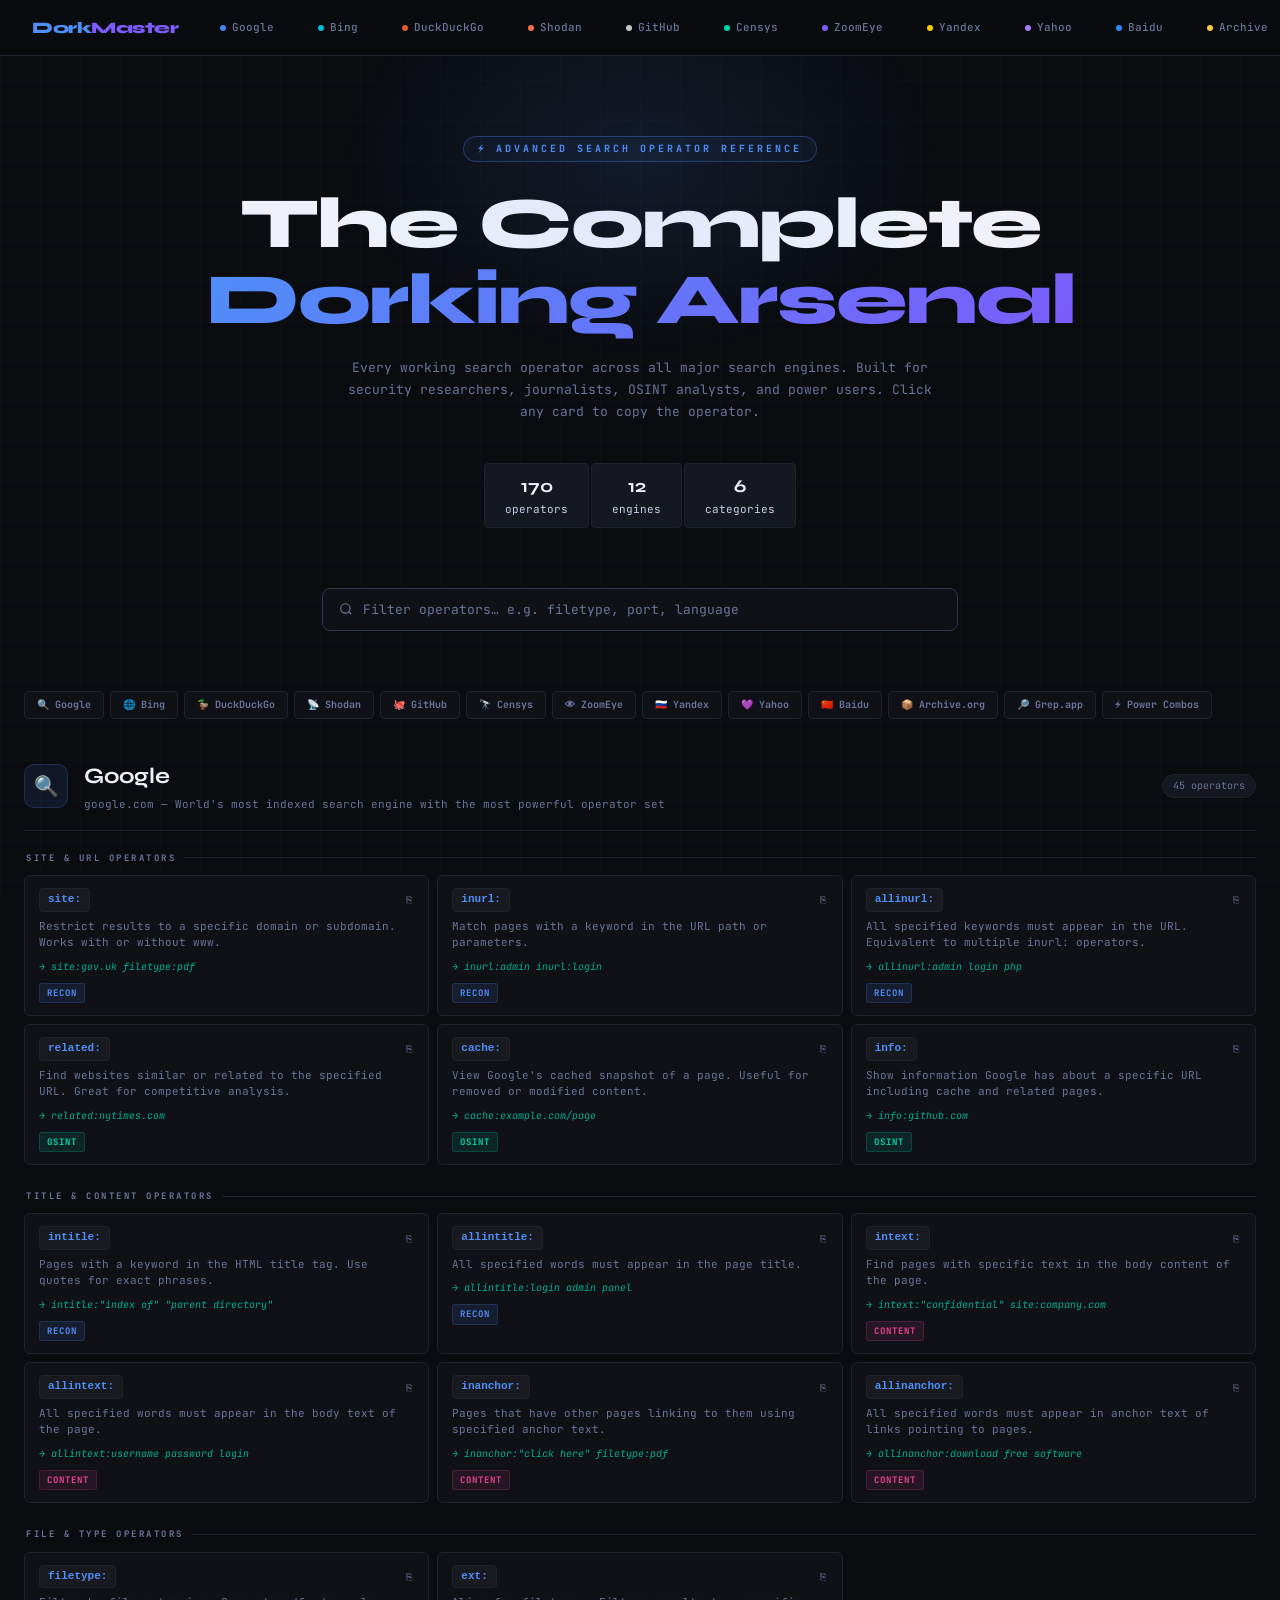
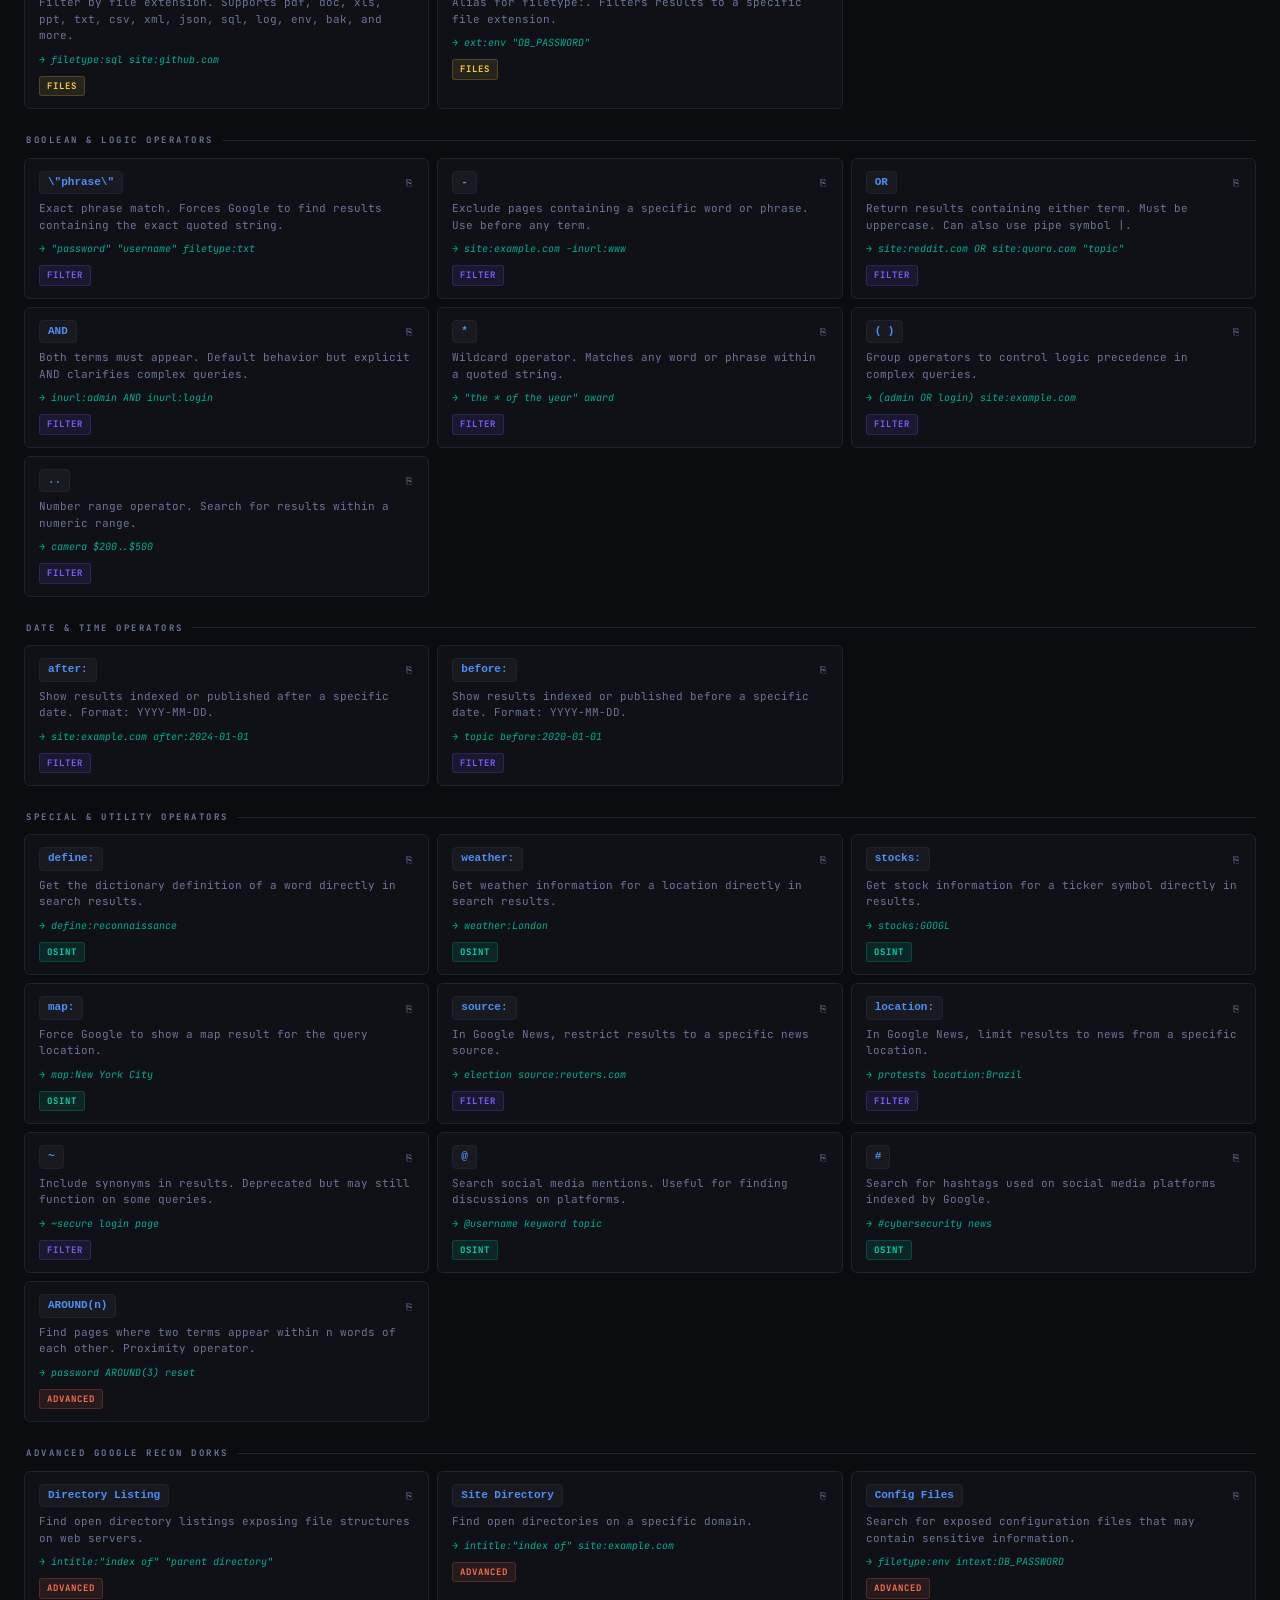
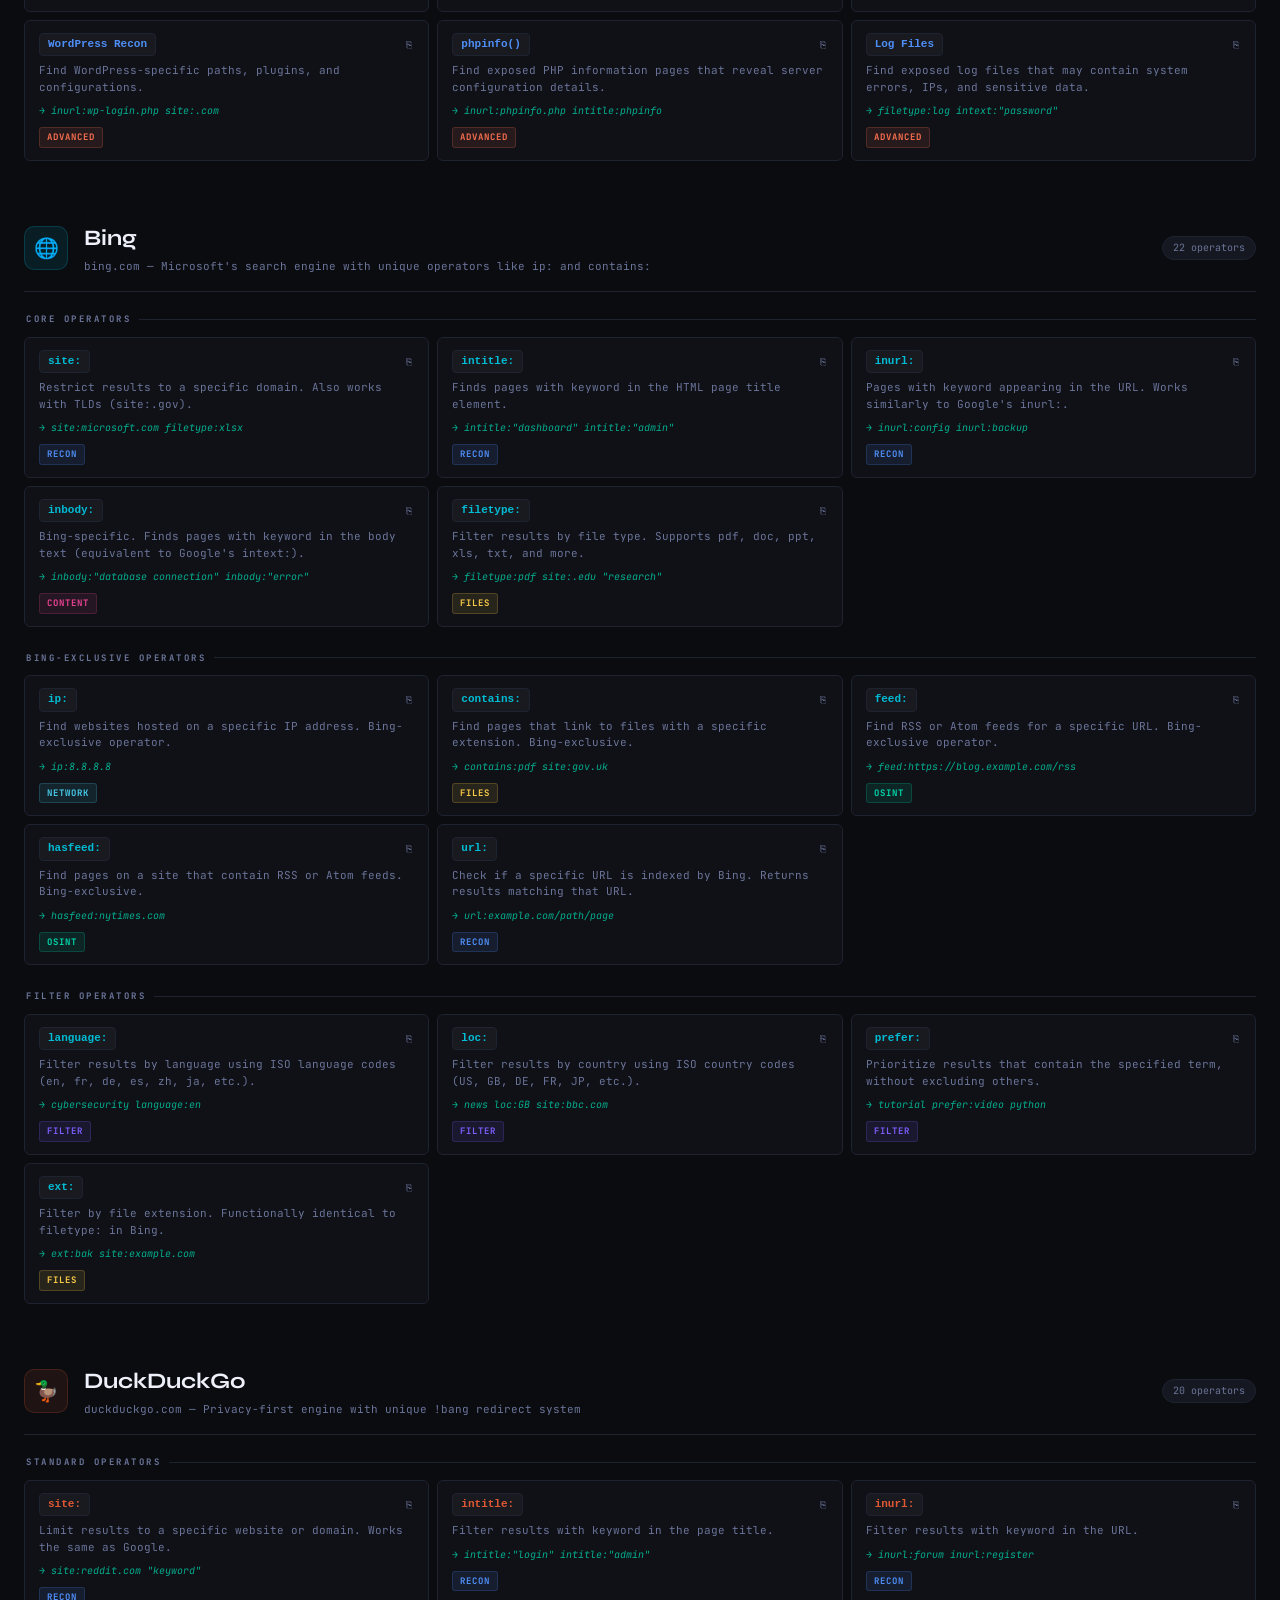
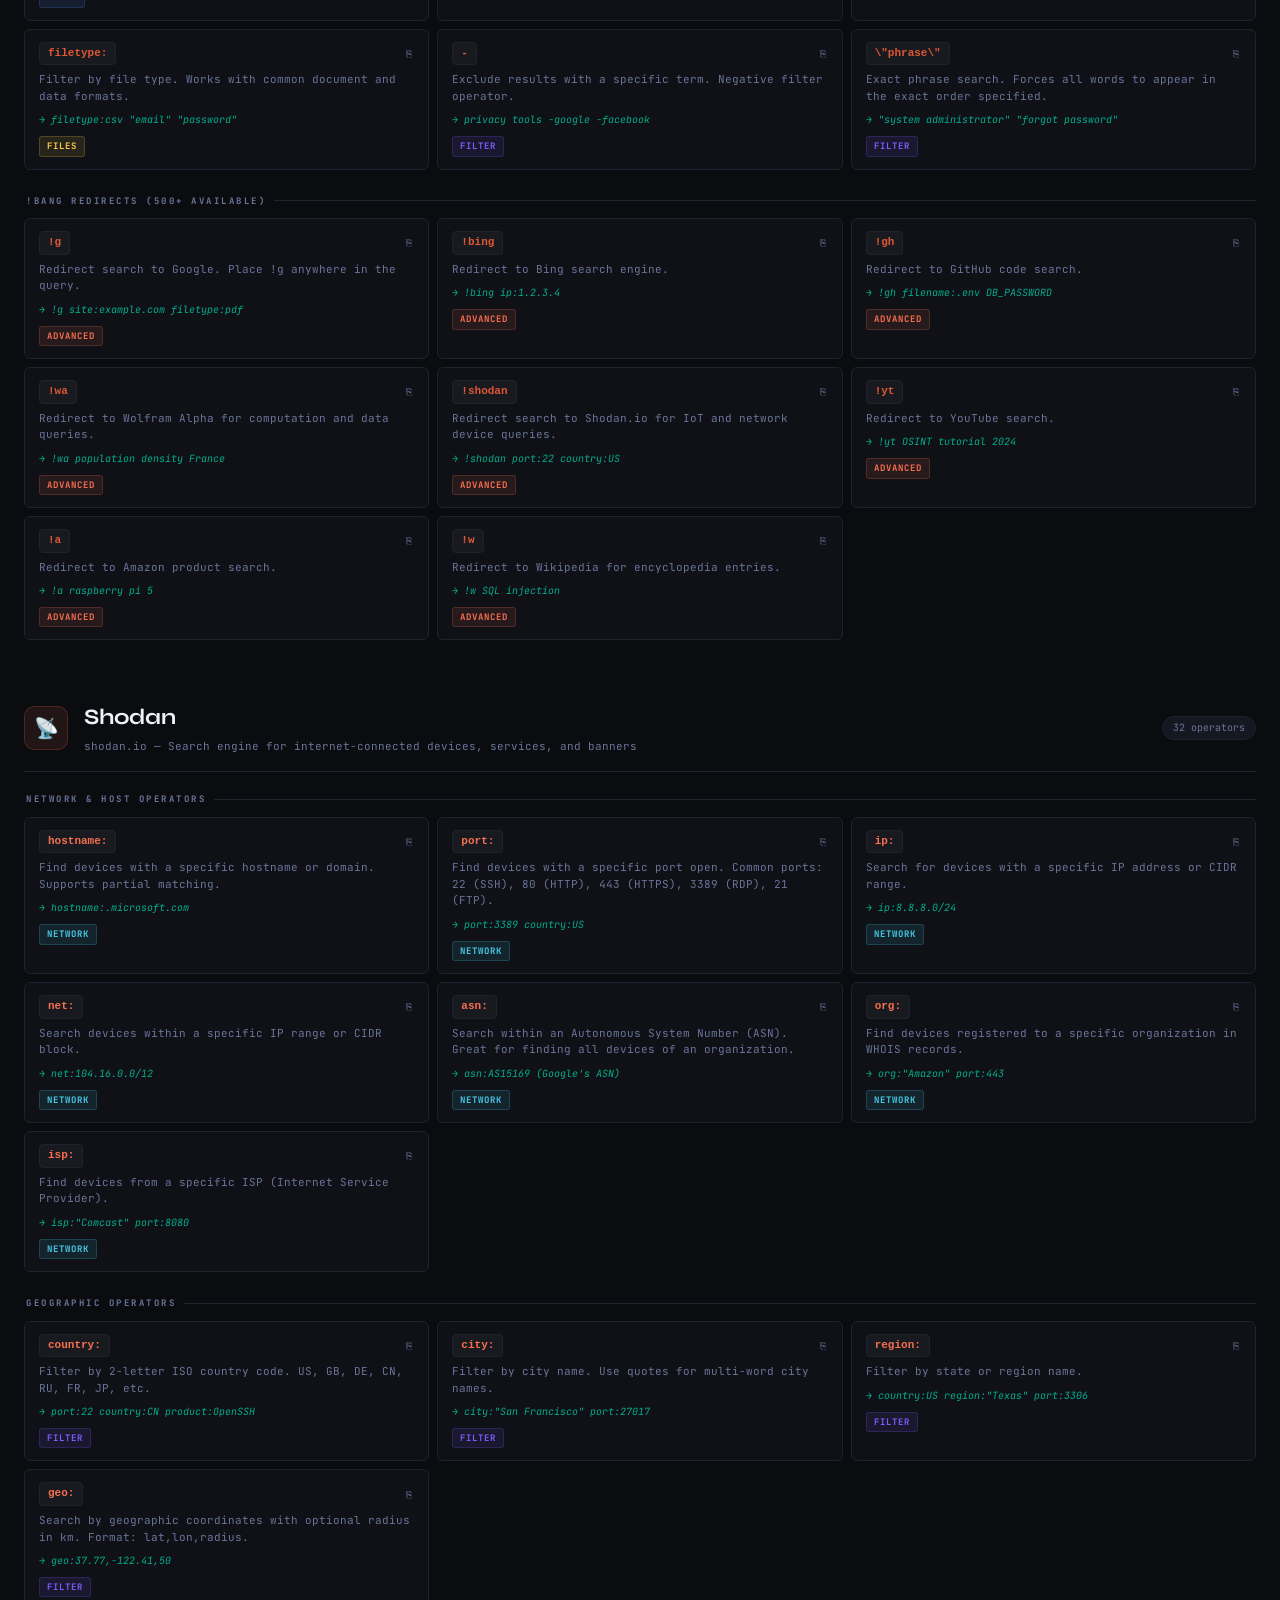
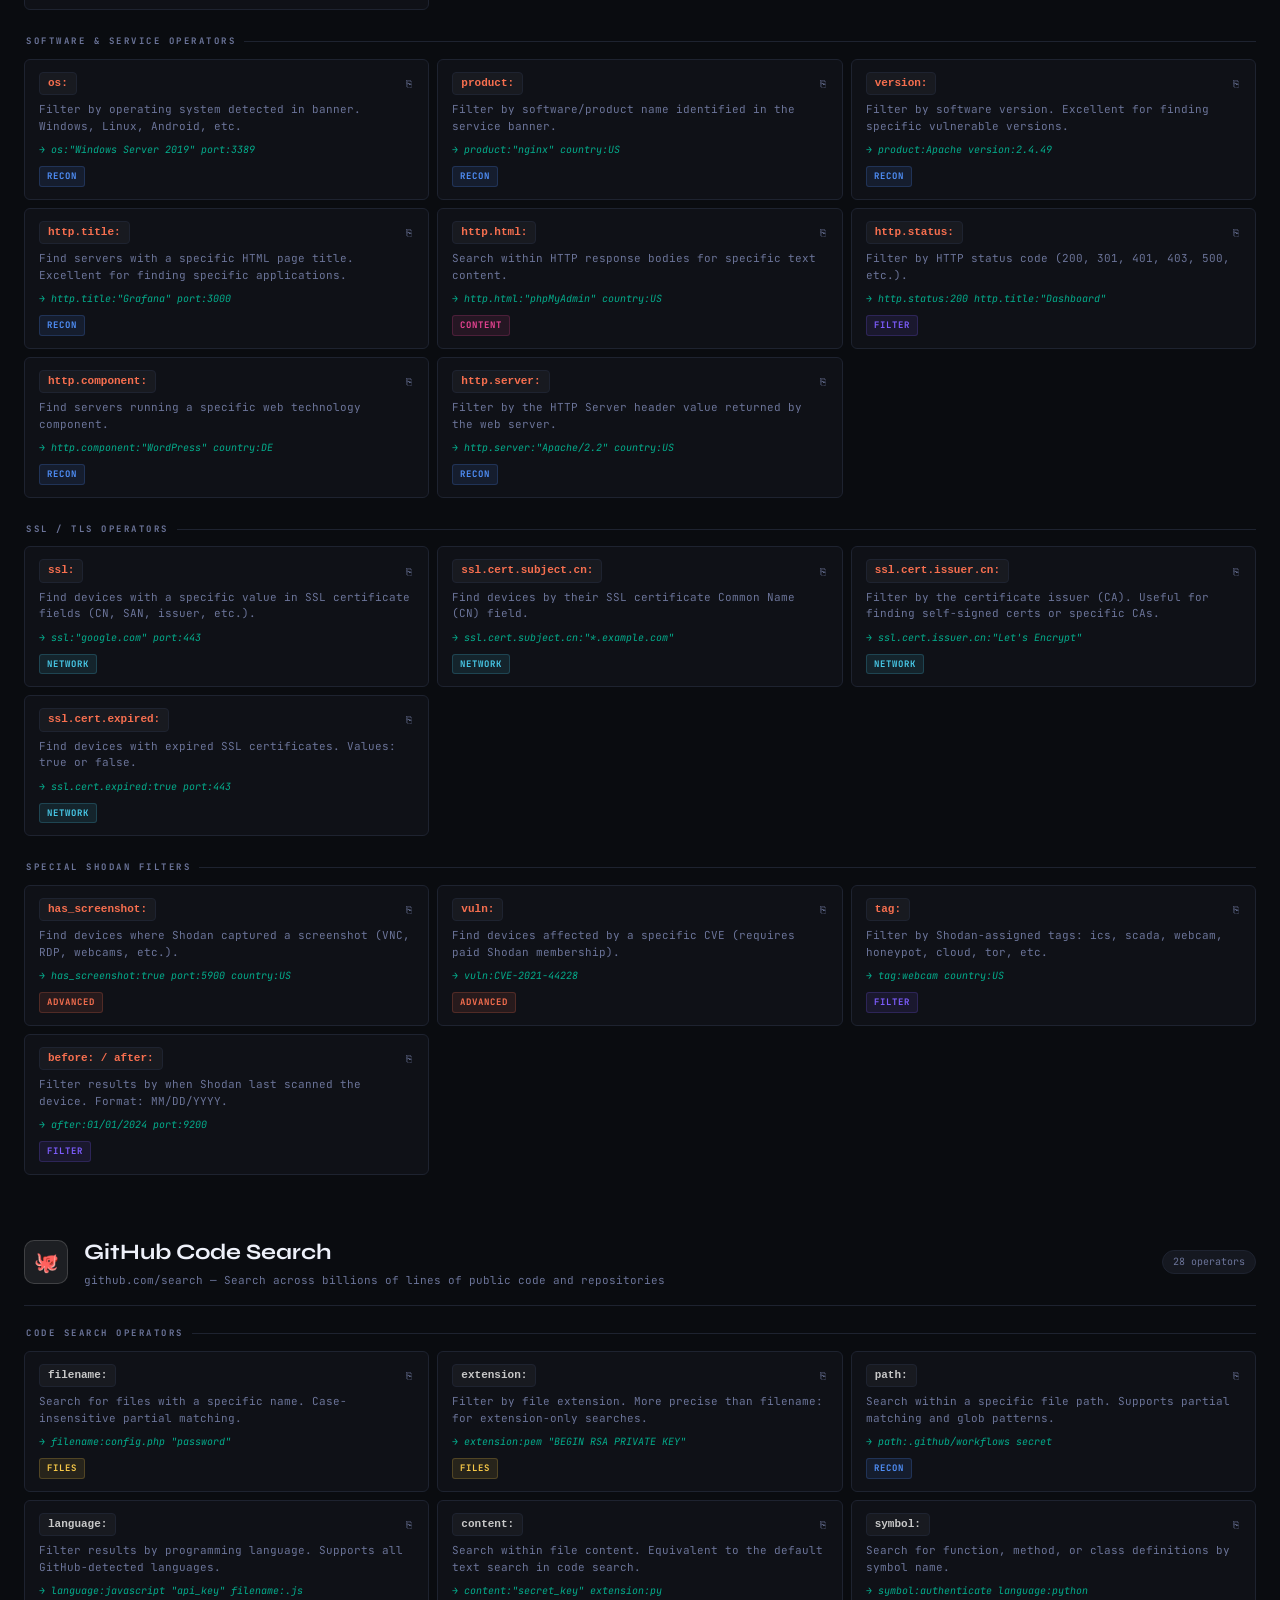
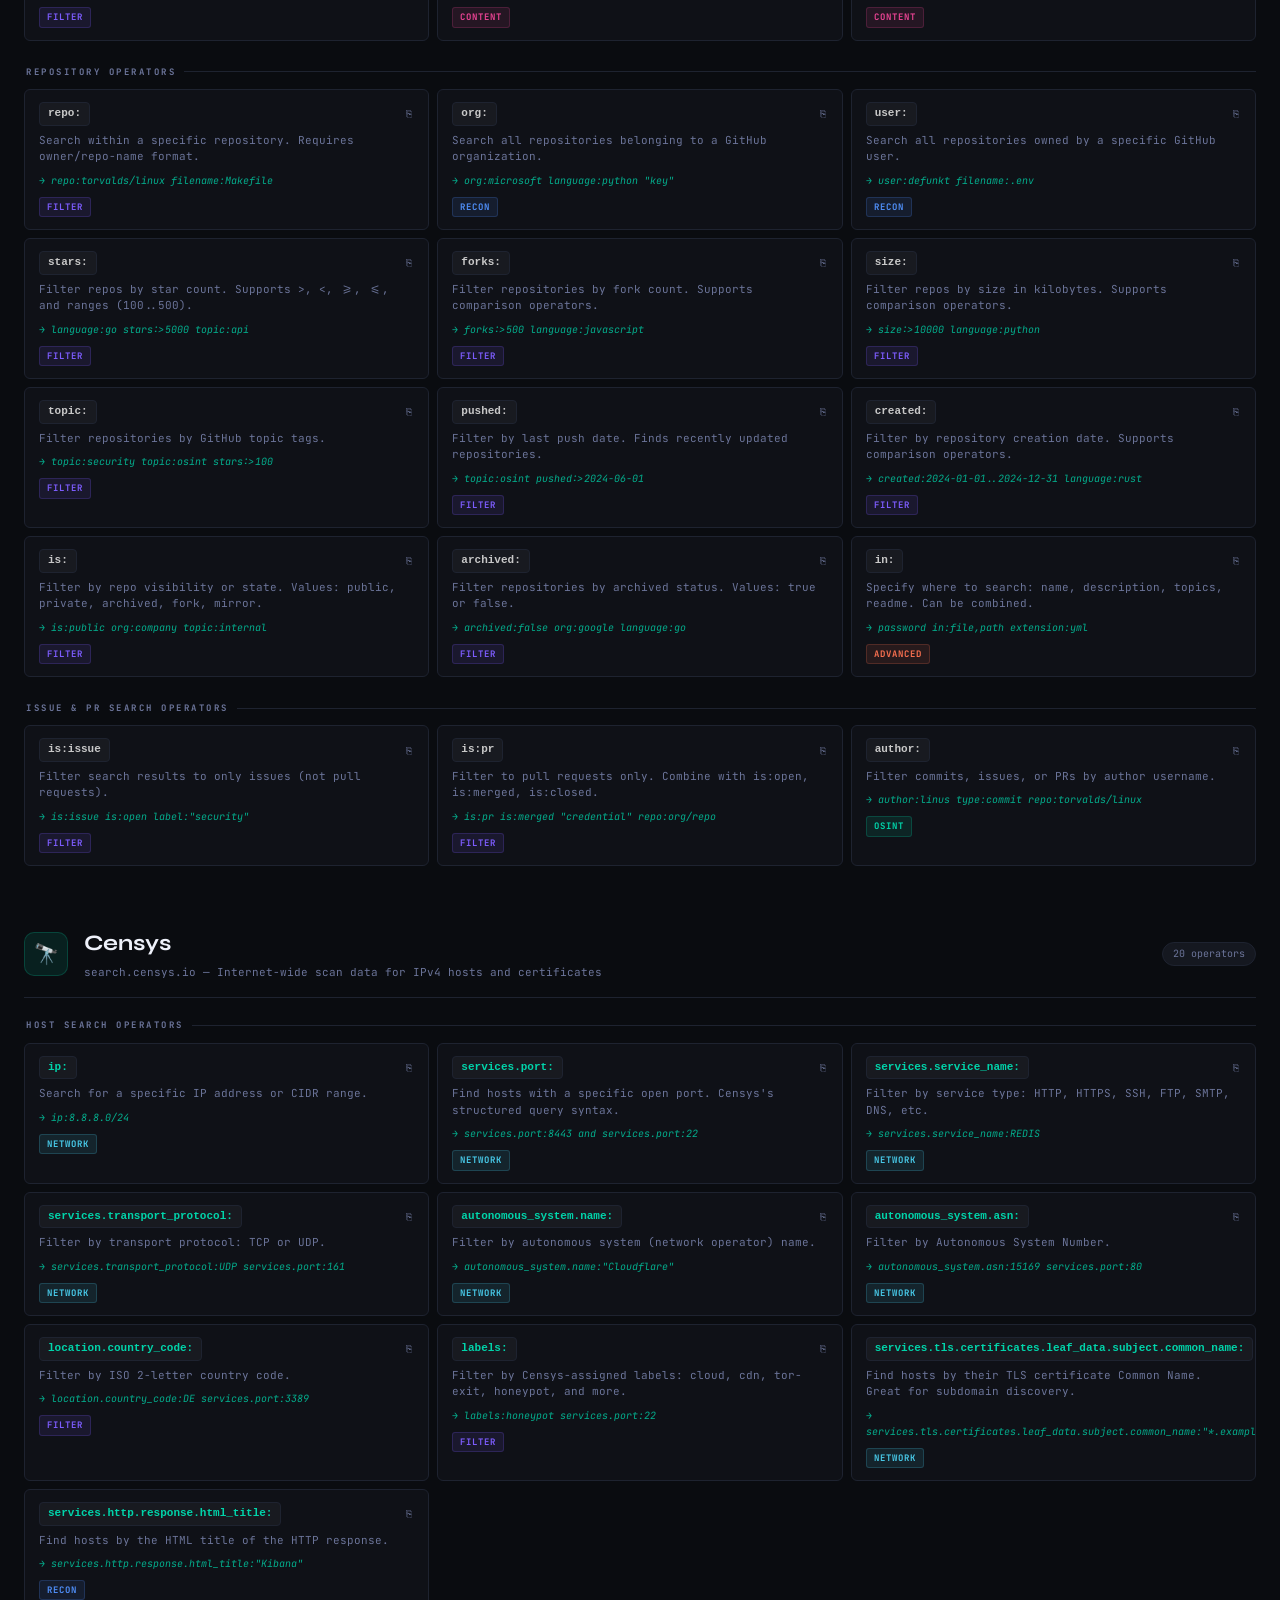
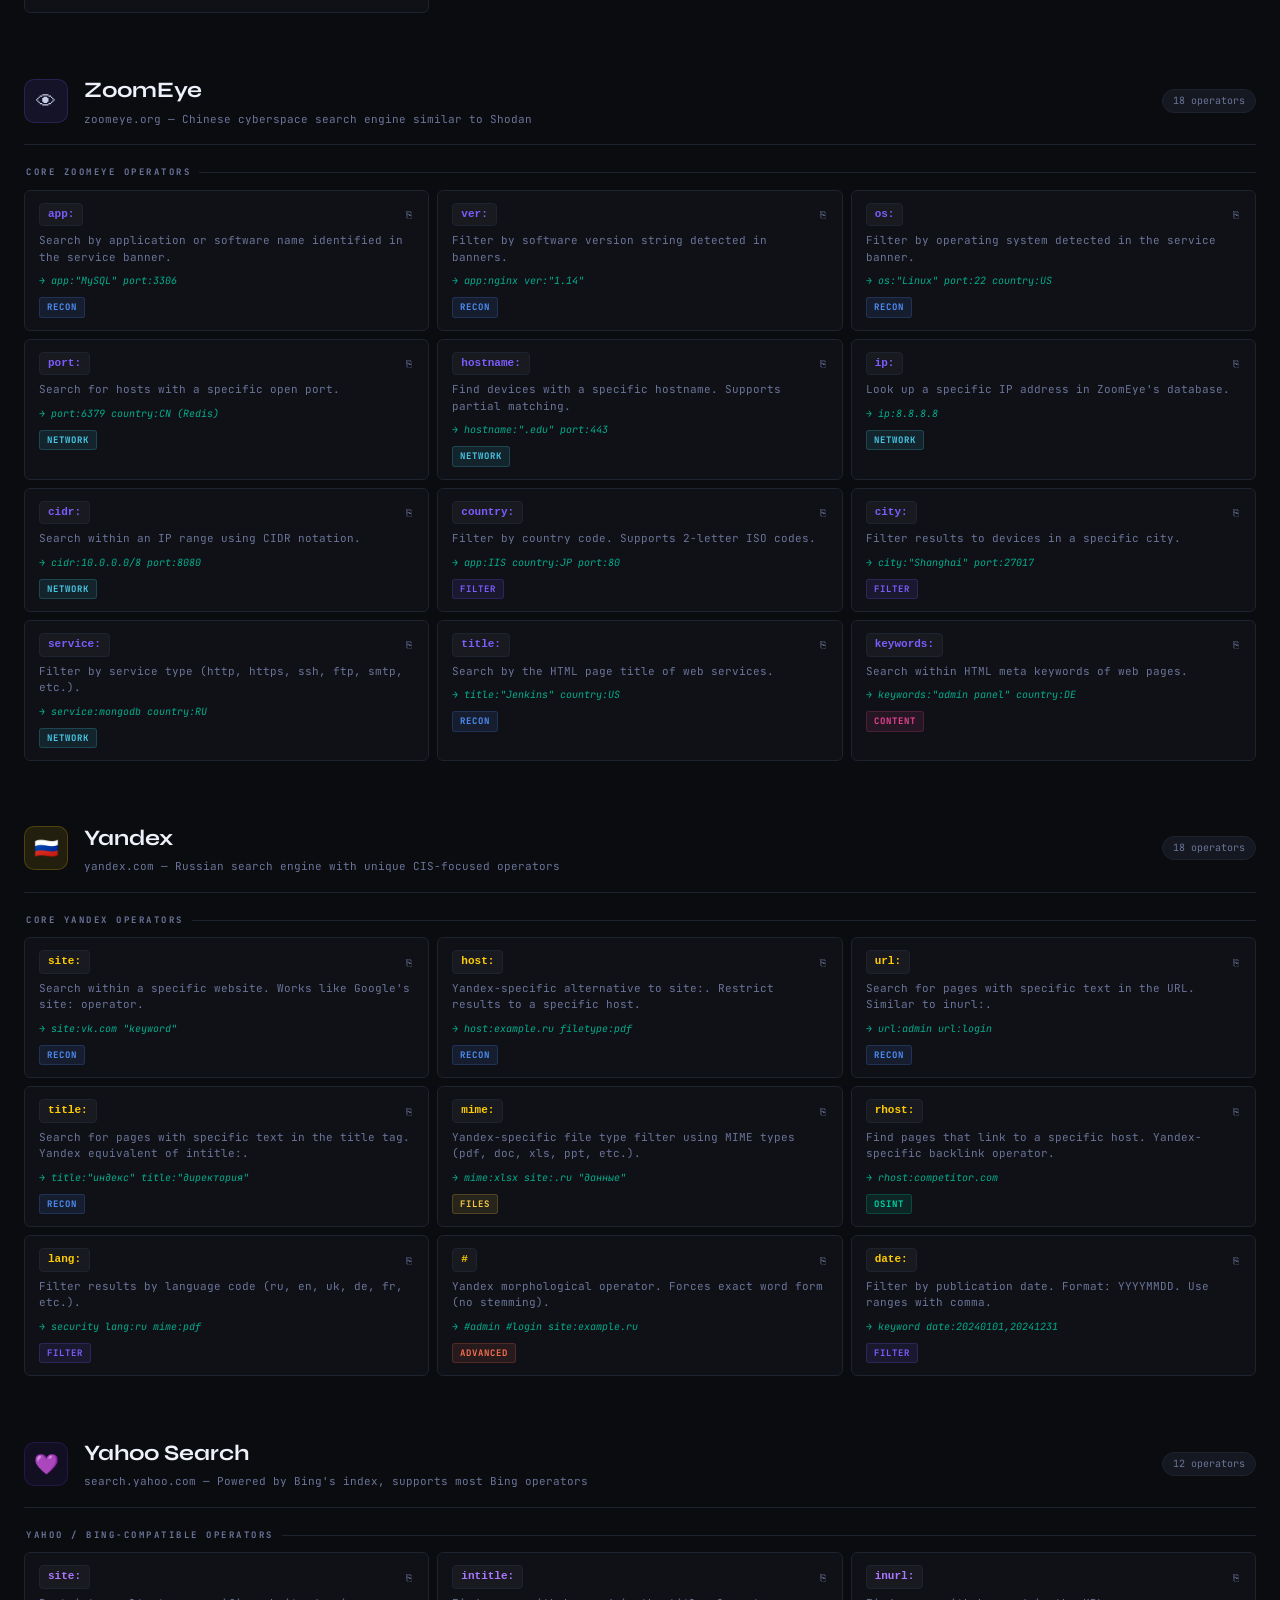
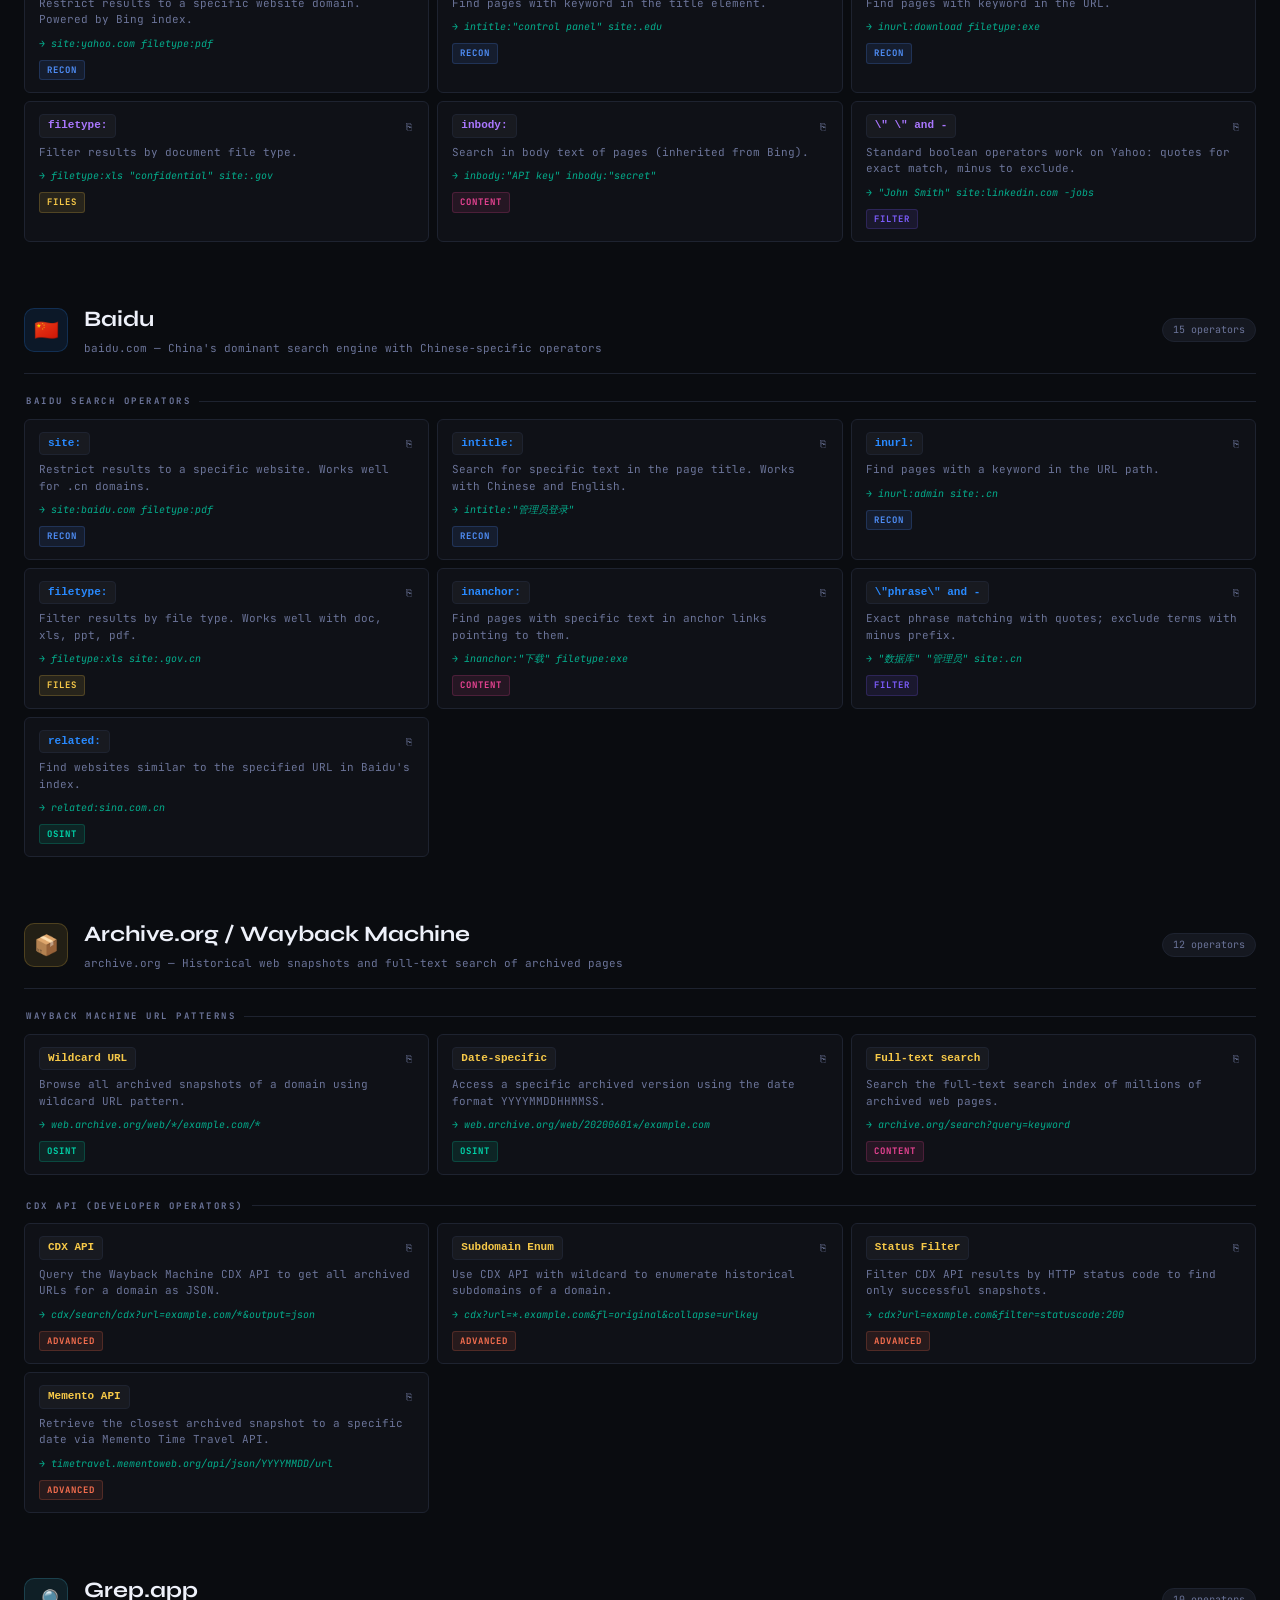
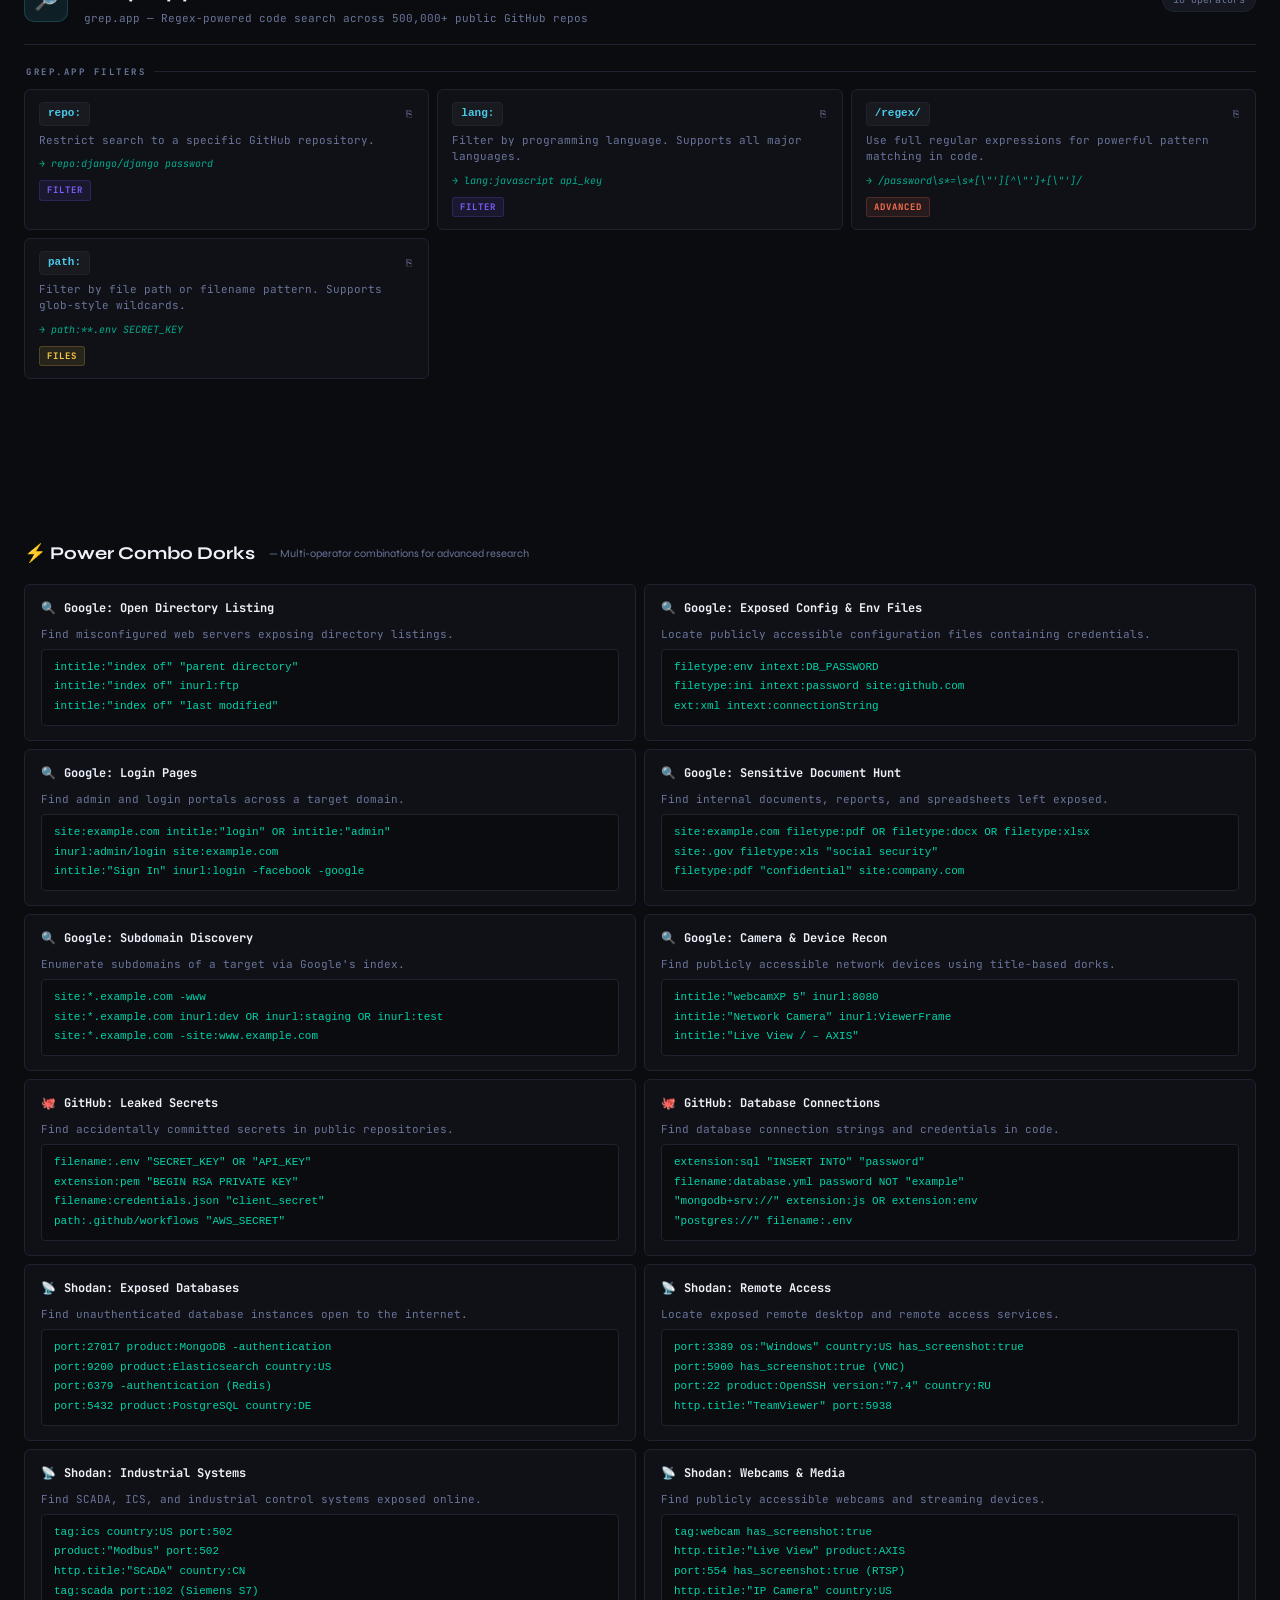
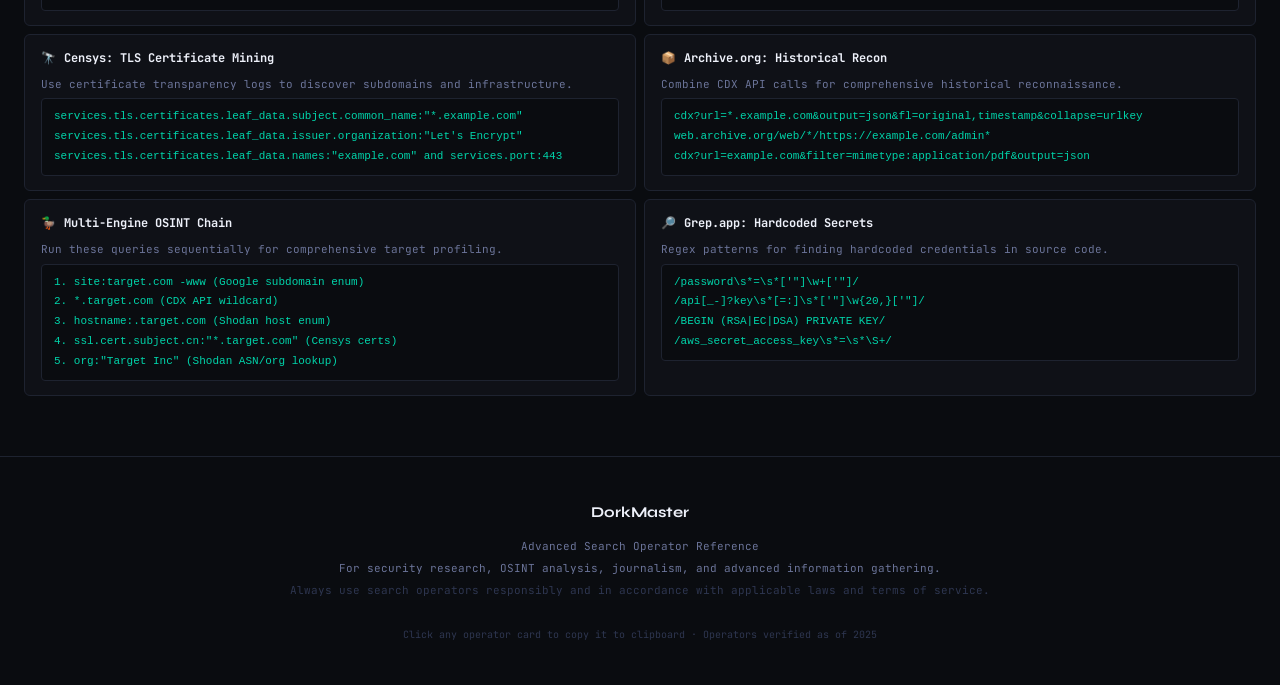
==== home.html @ f5a799ff "Rename index (1).html to home.html" ====
<!DOCTYPE html>
<html lang="en">
<head>
<meta charset="UTF-8">
<meta name="viewport" content="width=device-width, initial-scale=1.0">
<title>DorkMaster — Advanced Search Engine Operators</title>
<link href="https://fonts.googleapis.com/css2?family=JetBrains+Mono:wght@300;400;500;700&family=Syne:wght@400;600;700;800&display=swap" rel="stylesheet">
<style>
  :root {
    --bg: #0a0c10;
    --bg2: #0f1117;
    --bg3: #151820;
    --border: #1e2330;
    --border-bright: #2e3650;
    --text: #c8d0e8;
    --text-dim: #6b7499;
    --text-bright: #eef1fa;
    --accent: #4f8ef7;
    --accent2: #7c5cfc;
    --accent3: #00d4aa;
    --accent4: #f7c948;
    --accent5: #f76f4f;
    --accent6: #e84393;
    --accent7: #48c9e8;
    --glow: rgba(79,142,247,0.15);
    --glow2: rgba(124,92,252,0.12);
  }

  *, *::before, *::after { box-sizing: border-box; margin: 0; padding: 0; }

  html { scroll-behavior: smooth; }

  body {
    background: var(--bg);
    color: var(--text);
    font-family: 'JetBrains Mono', monospace;
    font-size: 13px;
    line-height: 1.6;
    overflow-x: hidden;
  }

  /* ── GRID NOISE TEXTURE ── */
  body::before {
    content: '';
    position: fixed;
    inset: 0;
    background-image:
      linear-gradient(rgba(79,142,247,0.03) 1px, transparent 1px),
      linear-gradient(90deg, rgba(79,142,247,0.03) 1px, transparent 1px);
    background-size: 40px 40px;
    pointer-events: none;
    z-index: 0;
  }

  /* ── NAV ── */
  nav {
    position: sticky;
    top: 0;
    z-index: 100;
    background: rgba(10,12,16,0.92);
    backdrop-filter: blur(16px);
    border-bottom: 1px solid var(--border);
    padding: 0 2rem;
    display: flex;
    align-items: center;
    gap: 1.5rem;
    height: 56px;
    overflow-x: auto;
  }

  nav::-webkit-scrollbar { height: 0; }

  .nav-logo {
    font-family: 'Syne', sans-serif;
    font-weight: 800;
    font-size: 16px;
    color: var(--accent);
    white-space: nowrap;
    letter-spacing: -0.5px;
    margin-right: 0.5rem;
  }

  .nav-logo span { color: var(--accent2); }

  .nav-link {
    color: var(--text-dim);
    text-decoration: none;
    font-size: 11px;
    font-weight: 500;
    white-space: nowrap;
    padding: 4px 10px;
    border-radius: 4px;
    transition: all 0.15s;
    display: flex;
    align-items: center;
    gap: 6px;
  }
  .nav-link:hover { color: var(--text-bright); background: var(--bg3); }
  .nav-link .dot {
    width: 6px; height: 6px;
    border-radius: 50%;
    flex-shrink: 0;
  }

  /* ── HERO ── */
  .hero {
    position: relative;
    z-index: 1;
    padding: 80px 2rem 60px;
    text-align: center;
    overflow: hidden;
  }

  .hero::before {
    content: '';
    position: absolute;
    top: -100px; left: 50%;
    transform: translateX(-50%);
    width: 600px; height: 400px;
    background: radial-gradient(ellipse, rgba(79,142,247,0.12) 0%, transparent 70%);
    pointer-events: none;
  }

  .hero-label {
    display: inline-block;
    font-size: 10px;
    font-weight: 700;
    letter-spacing: 3px;
    color: var(--accent);
    text-transform: uppercase;
    border: 1px solid rgba(79,142,247,0.3);
    padding: 4px 14px;
    border-radius: 20px;
    margin-bottom: 24px;
    background: rgba(79,142,247,0.05);
  }

  .hero h1 {
    font-family: 'Syne', sans-serif;
    font-size: clamp(36px, 6vw, 72px);
    font-weight: 800;
    color: var(--text-bright);
    line-height: 1.05;
    letter-spacing: -2px;
    margin-bottom: 20px;
  }

  .hero h1 em {
    font-style: normal;
    background: linear-gradient(135deg, var(--accent), var(--accent2));
    -webkit-background-clip: text;
    -webkit-text-fill-color: transparent;
    background-clip: text;
  }

  .hero p {
    max-width: 600px;
    margin: 0 auto 40px;
    color: var(--text-dim);
    font-size: 13px;
    line-height: 1.7;
  }

  .stats-row {
    display: flex;
    justify-content: center;
    gap: 2px;
    flex-wrap: wrap;
  }

  .stat-pill {
    background: var(--bg3);
    border: 1px solid var(--border);
    padding: 8px 20px;
    border-radius: 4px;
    font-size: 11px;
  }
  .stat-pill strong { color: var(--text-bright); font-size: 18px; font-family: 'Syne', sans-serif; display: block; }

  /* ── SEARCH BAR ── */
  .search-wrap {
    position: relative;
    z-index: 1;
    max-width: 700px;
    margin: 0 auto 60px;
    padding: 0 2rem;
  }

  .search-bar {
    display: flex;
    align-items: center;
    background: var(--bg2);
    border: 1px solid var(--border-bright);
    border-radius: 8px;
    padding: 12px 16px;
    gap: 10px;
    transition: border-color 0.2s, box-shadow 0.2s;
  }
  .search-bar:focus-within {
    border-color: var(--accent);
    box-shadow: 0 0 0 3px rgba(79,142,247,0.1);
  }

  .search-bar svg { color: var(--text-dim); flex-shrink: 0; }

  .search-bar input {
    flex: 1;
    background: none;
    border: none;
    outline: none;
    color: var(--text-bright);
    font-family: 'JetBrains Mono', monospace;
    font-size: 13px;
  }
  .search-bar input::placeholder { color: var(--text-dim); }

  #search-count {
    font-size: 10px;
    color: var(--text-dim);
    white-space: nowrap;
  }

  /* ── MAIN LAYOUT ── */
  .main {
    position: relative;
    z-index: 1;
    max-width: 1400px;
    margin: 0 auto;
    padding: 0 1.5rem 100px;
  }

  /* ── ENGINE SECTION ── */
  .engine-section {
    margin-bottom: 60px;
    animation: fadeUp 0.5s ease both;
  }

  @keyframes fadeUp {
    from { opacity: 0; transform: translateY(20px); }
    to { opacity: 1; transform: translateY(0); }
  }

  .engine-header {
    display: flex;
    align-items: center;
    gap: 16px;
    margin-bottom: 20px;
    padding-bottom: 16px;
    border-bottom: 1px solid var(--border);
  }

  .engine-icon {
    width: 44px; height: 44px;
    border-radius: 10px;
    display: flex;
    align-items: center;
    justify-content: center;
    font-size: 20px;
    flex-shrink: 0;
  }

  .engine-title {
    font-family: 'Syne', sans-serif;
    font-size: 22px;
    font-weight: 700;
    color: var(--text-bright);
  }

  .engine-subtitle {
    font-size: 11px;
    color: var(--text-dim);
    margin-top: 2px;
  }

  .engine-count {
    margin-left: auto;
    font-size: 10px;
    color: var(--text-dim);
    background: var(--bg3);
    border: 1px solid var(--border);
    padding: 3px 10px;
    border-radius: 20px;
    white-space: nowrap;
  }

  /* ── CATEGORY GROUPS ── */
  .category-group {
    margin-bottom: 24px;
  }

  .category-label {
    font-size: 9px;
    font-weight: 700;
    letter-spacing: 2.5px;
    text-transform: uppercase;
    color: var(--text-dim);
    margin-bottom: 10px;
    padding-left: 2px;
    display: flex;
    align-items: center;
    gap: 8px;
  }
  .category-label::after {
    content: '';
    flex: 1;
    height: 1px;
    background: var(--border);
  }

  /* ── DORK GRID ── */
  .dork-grid {
    display: grid;
    grid-template-columns: repeat(auto-fill, minmax(340px, 1fr));
    gap: 8px;
  }

  .dork-card {
    background: var(--bg2);
    border: 1px solid var(--border);
    border-radius: 6px;
    padding: 12px 14px;
    display: flex;
    flex-direction: column;
    gap: 6px;
    cursor: pointer;
    transition: all 0.15s;
    position: relative;
    overflow: hidden;
  }

  .dork-card::before {
    content: '';
    position: absolute;
    left: 0; top: 0; bottom: 0;
    width: 3px;
    border-radius: 3px 0 0 3px;
    opacity: 0;
    transition: opacity 0.15s;
  }

  .dork-card:hover {
    border-color: var(--border-bright);
    background: var(--bg3);
    transform: translateX(2px);
  }

  .dork-card:hover::before { opacity: 1; }

  .dork-card.copied {
    border-color: var(--accent3) !important;
  }

  .dork-operator {
    font-family: 'JetBrains Mono', monospace;
    font-size: 12px;
    font-weight: 700;
    color: var(--text-bright);
    display: flex;
    align-items: center;
    justify-content: space-between;
    gap: 8px;
  }

  .dork-operator code {
    background: rgba(255,255,255,0.04);
    border: 1px solid var(--border);
    padding: 2px 8px;
    border-radius: 4px;
    font-size: 11px;
    color: inherit;
  }

  .copy-btn {
    background: none;
    border: none;
    color: var(--text-dim);
    cursor: pointer;
    padding: 2px;
    border-radius: 3px;
    transition: color 0.15s;
    flex-shrink: 0;
    font-size: 10px;
  }
  .copy-btn:hover { color: var(--accent); }

  .dork-desc {
    font-size: 11px;
    color: var(--text-dim);
    line-height: 1.5;
  }

  .dork-example {
    font-size: 10px;
    color: var(--accent3);
    font-style: italic;
    opacity: 0.8;
    margin-top: 2px;
  }

  .dork-tag {
    display: inline-block;
    font-size: 9px;
    font-weight: 700;
    letter-spacing: 1px;
    text-transform: uppercase;
    padding: 2px 7px;
    border-radius: 3px;
    margin-top: 2px;
    width: fit-content;
  }

  /* Tag colors */
  .tag-osint { background: rgba(0,212,170,0.1); color: var(--accent3); border: 1px solid rgba(0,212,170,0.2); }
  .tag-recon { background: rgba(79,142,247,0.1); color: var(--accent); border: 1px solid rgba(79,142,247,0.2); }
  .tag-files { background: rgba(247,201,72,0.1); color: var(--accent4); border: 1px solid rgba(247,201,72,0.2); }
  .tag-filter { background: rgba(124,92,252,0.1); color: var(--accent2); border: 1px solid rgba(124,92,252,0.2); }
  .tag-advanced { background: rgba(247,111,79,0.1); color: var(--accent5); border: 1px solid rgba(247,111,79,0.2); }
  .tag-network { background: rgba(72,201,232,0.1); color: var(--accent7); border: 1px solid rgba(72,201,232,0.2); }
  .tag-content { background: rgba(232,67,147,0.1); color: var(--accent6); border: 1px solid rgba(232,67,147,0.2); }

  /* ── ENGINE ACCENT COLORS ── */
  .google .engine-icon { background: rgba(79,142,247,0.1); border: 1px solid rgba(79,142,247,0.2); }
  .google .dork-card::before { background: var(--accent); }
  .google .dork-operator code { color: var(--accent); }

  .bing .engine-icon { background: rgba(0,188,212,0.1); border: 1px solid rgba(0,188,212,0.2); }
  .bing .dork-card::before { background: #00bcd4; }
  .bing .dork-operator code { color: #00bcd4; }

  .duckduckgo .engine-icon { background: rgba(222,88,51,0.1); border: 1px solid rgba(222,88,51,0.2); }
  .duckduckgo .dork-card::before { background: #de5833; }
  .duckduckgo .dork-operator code { color: #de5833; }

  .shodan .engine-icon { background: rgba(247,111,79,0.1); border: 1px solid rgba(247,111,79,0.2); }
  .shodan .dork-card::before { background: var(--accent5); }
  .shodan .dork-operator code { color: var(--accent5); }

  .github .engine-icon { background: rgba(200,200,200,0.1); border: 1px solid rgba(200,200,200,0.2); }
  .github .dork-card::before { background: #e0e0e0; }
  .github .dork-operator code { color: #c8c8c8; }

  .censys .engine-icon { background: rgba(0,212,170,0.1); border: 1px solid rgba(0,212,170,0.2); }
  .censys .dork-card::before { background: var(--accent3); }
  .censys .dork-operator code { color: var(--accent3); }

  .zoomeye .engine-icon { background: rgba(124,92,252,0.1); border: 1px solid rgba(124,92,252,0.2); }
  .zoomeye .dork-card::before { background: var(--accent2); }
  .zoomeye .dork-operator code { color: var(--accent2); }

  .yandex .engine-icon { background: rgba(255,204,0,0.1); border: 1px solid rgba(255,204,0,0.2); }
  .yandex .dork-card::before { background: #ffcc00; }
  .yandex .dork-operator code { color: #ffcc00; }

  .yahoo .engine-icon { background: rgba(112,53,204,0.1); border: 1px solid rgba(112,53,204,0.2); }
  .yahoo .dork-card::before { background: #7035cc; }
  .yahoo .dork-operator code { color: #aa77ff; }

  .baidu .engine-icon { background: rgba(41,138,255,0.1); border: 1px solid rgba(41,138,255,0.2); }
  .baidu .dork-card::before { background: #298aff; }
  .baidu .dork-operator code { color: #298aff; }

  .archive .engine-icon { background: rgba(247,201,72,0.1); border: 1px solid rgba(247,201,72,0.2); }
  .archive .dork-card::before { background: var(--accent4); }
  .archive .dork-operator code { color: var(--accent4); }

  .grep .engine-icon { background: rgba(72,201,232,0.1); border: 1px solid rgba(72,201,232,0.2); }
  .grep .dork-card::before { background: var(--accent7); }
  .grep .dork-operator code { color: var(--accent7); }

  /* ── QUICK REFERENCE TABLE ── */
  .ref-section {
    position: relative;
    z-index: 1;
    max-width: 1400px;
    margin: 0 auto 60px;
    padding: 0 1.5rem;
  }

  .ref-title {
    font-family: 'Syne', sans-serif;
    font-size: 18px;
    font-weight: 700;
    color: var(--text-bright);
    margin-bottom: 16px;
    display: flex;
    align-items: center;
    gap: 10px;
  }

  .combo-grid {
    display: grid;
    grid-template-columns: repeat(auto-fill, minmax(420px, 1fr));
    gap: 8px;
  }

  .combo-card {
    background: var(--bg2);
    border: 1px solid var(--border);
    border-radius: 6px;
    padding: 14px 16px;
    font-size: 11px;
  }

  .combo-card .combo-title {
    font-weight: 700;
    color: var(--text-bright);
    margin-bottom: 8px;
    font-size: 12px;
    display: flex;
    align-items: center;
    gap: 8px;
  }

  .combo-card pre {
    background: rgba(0,0,0,0.3);
    border: 1px solid var(--border);
    border-radius: 4px;
    padding: 8px 12px;
    font-size: 11px;
    color: var(--accent3);
    overflow-x: auto;
    line-height: 1.8;
    margin-top: 6px;
    white-space: pre-wrap;
    word-break: break-all;
  }

  .combo-card .combo-note {
    color: var(--text-dim);
    margin-top: 6px;
    line-height: 1.5;
  }

  /* ── TOAST ── */
  .toast {
    position: fixed;
    bottom: 30px;
    right: 30px;
    background: var(--bg3);
    border: 1px solid var(--accent3);
    color: var(--accent3);
    padding: 10px 18px;
    border-radius: 6px;
    font-size: 11px;
    font-weight: 700;
    z-index: 999;
    opacity: 0;
    transform: translateY(10px);
    transition: all 0.2s;
    pointer-events: none;
  }
  .toast.show {
    opacity: 1;
    transform: translateY(0);
  }

  /* ── FOOTER ── */
  footer {
    position: relative;
    z-index: 1;
    text-align: center;
    padding: 40px 2rem;
    border-top: 1px solid var(--border);
    color: var(--text-dim);
    font-size: 11px;
    line-height: 2;
  }

  /* ── HIDDEN ── */
  .hidden { display: none !important; }

  /* ── SCROLLBAR ── */
  ::-webkit-scrollbar { width: 6px; height: 6px; }
  ::-webkit-scrollbar-track { background: var(--bg); }
  ::-webkit-scrollbar-thumb { background: var(--border-bright); border-radius: 3px; }

  /* ── JUMP LINKS ── */
  .jump-row {
    position: relative;
    z-index: 1;
    display: flex;
    flex-wrap: wrap;
    gap: 6px;
    max-width: 1400px;
    margin: 0 auto 40px;
    padding: 0 1.5rem;
  }

  .jump-btn {
    background: var(--bg2);
    border: 1px solid var(--border);
    color: var(--text-dim);
    text-decoration: none;
    font-size: 10px;
    font-weight: 700;
    padding: 5px 12px;
    border-radius: 4px;
    transition: all 0.15s;
    display: flex;
    align-items: center;
    gap: 6px;
  }
  .jump-btn:hover {
    border-color: var(--border-bright);
    color: var(--text-bright);
    background: var(--bg3);
  }

  @media (max-width: 640px) {
    .dork-grid { grid-template-columns: 1fr; }
    .combo-grid { grid-template-columns: 1fr; }
  }
</style>
</head>
<body>

<!-- NAV -->
<nav>
  <div class="nav-logo">Dork<span>Master</span></div>
  <a class="nav-link" href="#google"><span class="dot" style="background:#4285f4"></span>Google</a>
  <a class="nav-link" href="#bing"><span class="dot" style="background:#00bcd4"></span>Bing</a>
  <a class="nav-link" href="#duckduckgo"><span class="dot" style="background:#de5833"></span>DuckDuckGo</a>
  <a class="nav-link" href="#shodan"><span class="dot" style="background:#f76f4f"></span>Shodan</a>
  <a class="nav-link" href="#github"><span class="dot" style="background:#c8c8c8"></span>GitHub</a>
  <a class="nav-link" href="#censys"><span class="dot" style="background:#00d4aa"></span>Censys</a>
  <a class="nav-link" href="#zoomeye"><span class="dot" style="background:#7c5cfc"></span>ZoomEye</a>
  <a class="nav-link" href="#yandex"><span class="dot" style="background:#ffcc00"></span>Yandex</a>
  <a class="nav-link" href="#yahoo"><span class="dot" style="background:#aa77ff"></span>Yahoo</a>
  <a class="nav-link" href="#baidu"><span class="dot" style="background:#298aff"></span>Baidu</a>
  <a class="nav-link" href="#archive"><span class="dot" style="background:#f7c948"></span>Archive</a>
  <a class="nav-link" href="#grep"><span class="dot" style="background:#48c9e8"></span>Grep.app</a>
  <a class="nav-link" href="#combos"><span class="dot" style="background:#e84393"></span>Combos</a>
</nav>

<!-- HERO -->
<section class="hero">
  <div class="hero-label">⚡ Advanced Search Operator Reference</div>
  <h1>The Complete<br><em>Dorking Arsenal</em></h1>
  <p>Every working search operator across all major search engines. Built for security researchers, journalists, OSINT analysts, and power users. Click any card to copy the operator.</p>
  <div class="stats-row">
    <div class="stat-pill"><strong id="total-count">200+</strong>operators</div>
    <div class="stat-pill"><strong>12</strong>engines</div>
    <div class="stat-pill"><strong>6</strong>categories</div>
  </div>
</section>

<!-- SEARCH -->
<div class="search-wrap">
  <div class="search-bar">
    <svg width="14" height="14" fill="none" stroke="currentColor" stroke-width="2" viewBox="0 0 24 24"><circle cx="11" cy="11" r="8"/><path d="m21 21-4.35-4.35"/></svg>
    <input type="text" id="search-input" placeholder="Filter operators… e.g. filetype, port, language">
    <span id="search-count"></span>
  </div>
</div>

<!-- JUMP LINKS -->
<div class="jump-row">
  <a class="jump-btn" href="#google">🔍 Google</a>
  <a class="jump-btn" href="#bing">🌐 Bing</a>
  <a class="jump-btn" href="#duckduckgo">🦆 DuckDuckGo</a>
  <a class="jump-btn" href="#shodan">📡 Shodan</a>
  <a class="jump-btn" href="#github">🐙 GitHub</a>
  <a class="jump-btn" href="#censys">🔭 Censys</a>
  <a class="jump-btn" href="#zoomeye">👁 ZoomEye</a>
  <a class="jump-btn" href="#yandex">🇷🇺 Yandex</a>
  <a class="jump-btn" href="#yahoo">💜 Yahoo</a>
  <a class="jump-btn" href="#baidu">🇨🇳 Baidu</a>
  <a class="jump-btn" href="#archive">📦 Archive.org</a>
  <a class="jump-btn" href="#grep">🔎 Grep.app</a>
  <a class="jump-btn" href="#combos">⚡ Power Combos</a>
</div>

<!-- ═══════════════════════════════════════════════════════ MAIN ══ -->
<main class="main" id="dork-main">

<!-- ╔══════════════════════════════╗ -->
<!-- ║          GOOGLE              ║ -->
<!-- ╚══════════════════════════════╝ -->
<section class="engine-section google" id="google">
  <div class="engine-header">
    <div class="engine-icon">🔍</div>
    <div>
      <div class="engine-title">Google</div>
      <div class="engine-subtitle">google.com — World's most indexed search engine with the most powerful operator set</div>
    </div>
    <div class="engine-count">45 operators</div>
  </div>

  <div class="category-group">
    <div class="category-label">Site & URL Operators</div>
    <div class="dork-grid">
      <div class="dork-card" onclick="copyDork('site:example.com', this)">
        <div class="dork-operator"><code>site:</code><button class="copy-btn" title="Copy">⎘</button></div>
        <div class="dork-desc">Restrict results to a specific domain or subdomain. Works with or without www.</div>
        <div class="dork-example">→ site:gov.uk filetype:pdf</div>
        <span class="dork-tag tag-recon">Recon</span>
      </div>
      <div class="dork-card" onclick="copyDork('inurl:keyword', this)">
        <div class="dork-operator"><code>inurl:</code><button class="copy-btn" title="Copy">⎘</button></div>
        <div class="dork-desc">Match pages with a keyword in the URL path or parameters.</div>
        <div class="dork-example">→ inurl:admin inurl:login</div>
        <span class="dork-tag tag-recon">Recon</span>
      </div>
      <div class="dork-card" onclick="copyDork('allinurl:keyword1 keyword2', this)">
        <div class="dork-operator"><code>allinurl:</code><button class="copy-btn" title="Copy">⎘</button></div>
        <div class="dork-desc">All specified keywords must appear in the URL. Equivalent to multiple inurl: operators.</div>
        <div class="dork-example">→ allinurl:admin login php</div>
        <span class="dork-tag tag-recon">Recon</span>
      </div>
      <div class="dork-card" onclick="copyDork('related:example.com', this)">
        <div class="dork-operator"><code>related:</code><button class="copy-btn" title="Copy">⎘</button></div>
        <div class="dork-desc">Find websites similar or related to the specified URL. Great for competitive analysis.</div>
        <div class="dork-example">→ related:nytimes.com</div>
        <span class="dork-tag tag-osint">OSINT</span>
      </div>
      <div class="dork-card" onclick="copyDork('cache:example.com', this)">
        <div class="dork-operator"><code>cache:</code><button class="copy-btn" title="Copy">⎘</button></div>
        <div class="dork-desc">View Google's cached snapshot of a page. Useful for removed or modified content.</div>
        <div class="dork-example">→ cache:example.com/page</div>
        <span class="dork-tag tag-osint">OSINT</span>
      </div>
      <div class="dork-card" onclick="copyDork('info:example.com', this)">
        <div class="dork-operator"><code>info:</code><button class="copy-btn" title="Copy">⎘</button></div>
        <div class="dork-desc">Show information Google has about a specific URL including cache and related pages.</div>
        <div class="dork-example">→ info:github.com</div>
        <span class="dork-tag tag-osint">OSINT</span>
      </div>
    </div>
  </div>

  <div class="category-group">
    <div class="category-label">Title & Content Operators</div>
    <div class="dork-grid">
      <div class="dork-card" onclick="copyDork('intitle:\"keyword\"', this)">
        <div class="dork-operator"><code>intitle:</code><button class="copy-btn" title="Copy">⎘</button></div>
        <div class="dork-desc">Pages with a keyword in the HTML title tag. Use quotes for exact phrases.</div>
        <div class="dork-example">→ intitle:"index of" "parent directory"</div>
        <span class="dork-tag tag-recon">Recon</span>
      </div>
      <div class="dork-card" onclick="copyDork('allintitle:keyword1 keyword2', this)">
        <div class="dork-operator"><code>allintitle:</code><button class="copy-btn" title="Copy">⎘</button></div>
        <div class="dork-desc">All specified words must appear in the page title.</div>
        <div class="dork-example">→ allintitle:login admin panel</div>
        <span class="dork-tag tag-recon">Recon</span>
      </div>
      <div class="dork-card" onclick="copyDork('intext:\"keyword\"', this)">
        <div class="dork-operator"><code>intext:</code><button class="copy-btn" title="Copy">⎘</button></div>
        <div class="dork-desc">Find pages with specific text in the body content of the page.</div>
        <div class="dork-example">→ intext:"confidential" site:company.com</div>
        <span class="dork-tag tag-content">Content</span>
      </div>
      <div class="dork-card" onclick="copyDork('allintext:keyword1 keyword2', this)">
        <div class="dork-operator"><code>allintext:</code><button class="copy-btn" title="Copy">⎘</button></div>
        <div class="dork-desc">All specified words must appear in the body text of the page.</div>
        <div class="dork-example">→ allintext:username password login</div>
        <span class="dork-tag tag-content">Content</span>
      </div>
      <div class="dork-card" onclick="copyDork('inanchor:\"keyword\"', this)">
        <div class="dork-operator"><code>inanchor:</code><button class="copy-btn" title="Copy">⎘</button></div>
        <div class="dork-desc">Pages that have other pages linking to them using specified anchor text.</div>
        <div class="dork-example">→ inanchor:"click here" filetype:pdf</div>
        <span class="dork-tag tag-content">Content</span>
      </div>
      <div class="dork-card" onclick="copyDork('allinanchor:keyword1 keyword2', this)">
        <div class="dork-operator"><code>allinanchor:</code><button class="copy-btn" title="Copy">⎘</button></div>
        <div class="dork-desc">All specified words must appear in anchor text of links pointing to pages.</div>
        <div class="dork-example">→ allinanchor:download free software</div>
        <span class="dork-tag tag-content">Content</span>
      </div>
    </div>
  </div>

  <div class="category-group">
    <div class="category-label">File & Type Operators</div>
    <div class="dork-grid">
      <div class="dork-card" onclick="copyDork('filetype:pdf', this)">
        <div class="dork-operator"><code>filetype:</code><button class="copy-btn" title="Copy">⎘</button></div>
        <div class="dork-desc">Filter by file extension. Supports pdf, doc, xls, ppt, txt, csv, xml, json, sql, log, env, bak, and more.</div>
        <div class="dork-example">→ filetype:sql site:github.com</div>
        <span class="dork-tag tag-files">Files</span>
      </div>
      <div class="dork-card" onclick="copyDork('ext:log', this)">
        <div class="dork-operator"><code>ext:</code><button class="copy-btn" title="Copy">⎘</button></div>
        <div class="dork-desc">Alias for filetype:. Filters results to a specific file extension.</div>
        <div class="dork-example">→ ext:env "DB_PASSWORD"</div>
        <span class="dork-tag tag-files">Files</span>
      </div>
    </div>
  </div>

  <div class="category-group">
    <div class="category-label">Boolean & Logic Operators</div>
    <div class="dork-grid">
      <div class="dork-card" onclick="copyDork('\"exact phrase\"', this)">
        <div class="dork-operator"><code>\"phrase\"</code><button class="copy-btn" title="Copy">⎘</button></div>
        <div class="dork-desc">Exact phrase match. Forces Google to find results containing the exact quoted string.</div>
        <div class="dork-example">→ "password" "username" filetype:txt</div>
        <span class="dork-tag tag-filter">Filter</span>
      </div>
      <div class="dork-card" onclick="copyDork('-exclude_term', this)">
        <div class="dork-operator"><code>-</code><button class="copy-btn" title="Copy">⎘</button></div>
        <div class="dork-desc">Exclude pages containing a specific word or phrase. Use before any term.</div>
        <div class="dork-example">→ site:example.com -inurl:www</div>
        <span class="dork-tag tag-filter">Filter</span>
      </div>
      <div class="dork-card" onclick="copyDork('term1 OR term2', this)">
        <div class="dork-operator"><code>OR</code><button class="copy-btn" title="Copy">⎘</button></div>
        <div class="dork-desc">Return results containing either term. Must be uppercase. Can also use pipe symbol |.</div>
        <div class="dork-example">→ site:reddit.com OR site:quora.com "topic"</div>
        <span class="dork-tag tag-filter">Filter</span>
      </div>
      <div class="dork-card" onclick="copyDork('term1 AND term2', this)">
        <div class="dork-operator"><code>AND</code><button class="copy-btn" title="Copy">⎘</button></div>
        <div class="dork-desc">Both terms must appear. Default behavior but explicit AND clarifies complex queries.</div>
        <div class="dork-example">→ inurl:admin AND inurl:login</div>
        <span class="dork-tag tag-filter">Filter</span>
      </div>
      <div class="dork-card" onclick="copyDork('term1 * term2', this)">
        <div class="dork-operator"><code>*</code><button class="copy-btn" title="Copy">⎘</button></div>
        <div class="dork-desc">Wildcard operator. Matches any word or phrase within a quoted string.</div>
        <div class="dork-example">→ "the * of the year" award</div>
        <span class="dork-tag tag-filter">Filter</span>
      </div>
      <div class="dork-card" onclick="copyDork('(term1 OR term2) AND term3', this)">
        <div class="dork-operator"><code>( )</code><button class="copy-btn" title="Copy">⎘</button></div>
        <div class="dork-desc">Group operators to control logic precedence in complex queries.</div>
        <div class="dork-example">→ (admin OR login) site:example.com</div>
        <span class="dork-tag tag-filter">Filter</span>
      </div>
      <div class="dork-card" onclick="copyDork('price $50..$200', this)">
        <div class="dork-operator"><code>..</code><button class="copy-btn" title="Copy">⎘</button></div>
        <div class="dork-desc">Number range operator. Search for results within a numeric range.</div>
        <div class="dork-example">→ camera $200..$500</div>
        <span class="dork-tag tag-filter">Filter</span>
      </div>
    </div>
  </div>

  <div class="category-group">
    <div class="category-label">Date & Time Operators</div>
    <div class="dork-grid">
      <div class="dork-card" onclick="copyDork('after:2023-01-01', this)">
        <div class="dork-operator"><code>after:</code><button class="copy-btn" title="Copy">⎘</button></div>
        <div class="dork-desc">Show results indexed or published after a specific date. Format: YYYY-MM-DD.</div>
        <div class="dork-example">→ site:example.com after:2024-01-01</div>
        <span class="dork-tag tag-filter">Filter</span>
      </div>
      <div class="dork-card" onclick="copyDork('before:2024-01-01', this)">
        <div class="dork-operator"><code>before:</code><button class="copy-btn" title="Copy">⎘</button></div>
        <div class="dork-desc">Show results indexed or published before a specific date. Format: YYYY-MM-DD.</div>
        <div class="dork-example">→ topic before:2020-01-01</div>
        <span class="dork-tag tag-filter">Filter</span>
      </div>
    </div>
  </div>

  <div class="category-group">
    <div class="category-label">Special & Utility Operators</div>
    <div class="dork-grid">
      <div class="dork-card" onclick="copyDork('define:word', this)">
        <div class="dork-operator"><code>define:</code><button class="copy-btn" title="Copy">⎘</button></div>
        <div class="dork-desc">Get the dictionary definition of a word directly in search results.</div>
        <div class="dork-example">→ define:reconnaissance</div>
        <span class="dork-tag tag-osint">OSINT</span>
      </div>
      <div class="dork-card" onclick="copyDork('weather:city', this)">
        <div class="dork-operator"><code>weather:</code><button class="copy-btn" title="Copy">⎘</button></div>
        <div class="dork-desc">Get weather information for a location directly in search results.</div>
        <div class="dork-example">→ weather:London</div>
        <span class="dork-tag tag-osint">OSINT</span>
      </div>
      <div class="dork-card" onclick="copyDork('stocks:AAPL', this)">
        <div class="dork-operator"><code>stocks:</code><button class="copy-btn" title="Copy">⎘</button></div>
        <div class="dork-desc">Get stock information for a ticker symbol directly in results.</div>
        <div class="dork-example">→ stocks:GOOGL</div>
        <span class="dork-tag tag-osint">OSINT</span>
      </div>
      <div class="dork-card" onclick="copyDork('map:location', this)">
        <div class="dork-operator"><code>map:</code><button class="copy-btn" title="Copy">⎘</button></div>
        <div class="dork-desc">Force Google to show a map result for the query location.</div>
        <div class="dork-example">→ map:New York City</div>
        <span class="dork-tag tag-osint">OSINT</span>
      </div>
      <div class="dork-card" onclick="copyDork('source:bbc.com', this)">
        <div class="dork-operator"><code>source:</code><button class="copy-btn" title="Copy">⎘</button></div>
        <div class="dork-desc">In Google News, restrict results to a specific news source.</div>
        <div class="dork-example">→ election source:reuters.com</div>
        <span class="dork-tag tag-filter">Filter</span>
      </div>
      <div class="dork-card" onclick="copyDork('location:country', this)">
        <div class="dork-operator"><code>location:</code><button class="copy-btn" title="Copy">⎘</button></div>
        <div class="dork-desc">In Google News, limit results to news from a specific location.</div>
        <div class="dork-example">→ protests location:Brazil</div>
        <span class="dork-tag tag-filter">Filter</span>
      </div>
      <div class="dork-card" onclick="copyDork('~synonym_search', this)">
        <div class="dork-operator"><code>~</code><button class="copy-btn" title="Copy">⎘</button></div>
        <div class="dork-desc">Include synonyms in results. Deprecated but may still function on some queries.</div>
        <div class="dork-example">→ ~secure login page</div>
        <span class="dork-tag tag-filter">Filter</span>
      </div>
      <div class="dork-card" onclick="copyDork('@twitter keyword', this)">
        <div class="dork-operator"><code>@</code><button class="copy-btn" title="Copy">⎘</button></div>
        <div class="dork-desc">Search social media mentions. Useful for finding discussions on platforms.</div>
        <div class="dork-example">→ @username keyword topic</div>
        <span class="dork-tag tag-osint">OSINT</span>
      </div>
      <div class="dork-card" onclick="copyDork('#hashtag topic', this)">
        <div class="dork-operator"><code>#</code><button class="copy-btn" title="Copy">⎘</button></div>
        <div class="dork-desc">Search for hashtags used on social media platforms indexed by Google.</div>
        <div class="dork-example">→ #cybersecurity news</div>
        <span class="dork-tag tag-osint">OSINT</span>
      </div>
      <div class="dork-card" onclick="copyDork('around(n) term', this)">
        <div class="dork-operator"><code>AROUND(n)</code><button class="copy-btn" title="Copy">⎘</button></div>
        <div class="dork-desc">Find pages where two terms appear within n words of each other. Proximity operator.</div>
        <div class="dork-example">→ password AROUND(3) reset</div>
        <span class="dork-tag tag-advanced">Advanced</span>
      </div>
    </div>
  </div>

  <div class="category-group">
    <div class="category-label">Advanced Google Recon Dorks</div>
    <div class="dork-grid">
      <div class="dork-card" onclick="copyDork('intitle:\"index of\" \"parent directory\"', this)">
        <div class="dork-operator"><code>Directory Listing</code><button class="copy-btn" title="Copy">⎘</button></div>
        <div class="dork-desc">Find open directory listings exposing file structures on web servers.</div>
        <div class="dork-example">→ intitle:"index of" "parent directory"</div>
        <span class="dork-tag tag-advanced">Advanced</span>
      </div>
      <div class="dork-card" onclick="copyDork('intitle:\"index of\" site:example.com', this)">
        <div class="dork-operator"><code>Site Directory</code><button class="copy-btn" title="Copy">⎘</button></div>
        <div class="dork-desc">Find open directories on a specific domain.</div>
        <div class="dork-example">→ intitle:"index of" site:example.com</div>
        <span class="dork-tag tag-advanced">Advanced</span>
      </div>
      <div class="dork-card" onclick="copyDork('filetype:env OR filetype:ini OR filetype:conf site:github.com', this)">
        <div class="dork-operator"><code>Config Files</code><button class="copy-btn" title="Copy">⎘</button></div>
        <div class="dork-desc">Search for exposed configuration files that may contain sensitive information.</div>
        <div class="dork-example">→ filetype:env intext:DB_PASSWORD</div>
        <span class="dork-tag tag-advanced">Advanced</span>
      </div>
      <div class="dork-card" onclick="copyDork('inurl:wp-content/uploads filetype:php', this)">
        <div class="dork-operator"><code>WordPress Recon</code><button class="copy-btn" title="Copy">⎘</button></div>
        <div class="dork-desc">Find WordPress-specific paths, plugins, and configurations.</div>
        <div class="dork-example">→ inurl:wp-login.php site:.com</div>
        <span class="dork-tag tag-advanced">Advanced</span>
      </div>
      <div class="dork-card" onclick="copyDork('inurl:phpinfo.php', this)">
        <div class="dork-operator"><code>phpinfo()</code><button class="copy-btn" title="Copy">⎘</button></div>
        <div class="dork-desc">Find exposed PHP information pages that reveal server configuration details.</div>
        <div class="dork-example">→ inurl:phpinfo.php intitle:phpinfo</div>
        <span class="dork-tag tag-advanced">Advanced</span>
      </div>
      <div class="dork-card" onclick="copyDork('filetype:log intext:\"error\" site:example.com', this)">
        <div class="dork-operator"><code>Log Files</code><button class="copy-btn" title="Copy">⎘</button></div>
        <div class="dork-desc">Find exposed log files that may contain system errors, IPs, and sensitive data.</div>
        <div class="dork-example">→ filetype:log intext:"password"</div>
        <span class="dork-tag tag-advanced">Advanced</span>
      </div>
    </div>
  </div>
</section>

<!-- ╔══════════════════════════════╗ -->
<!-- ║           BING               ║ -->
<!-- ╚══════════════════════════════╝ -->
<section class="engine-section bing" id="bing">
  <div class="engine-header">
    <div class="engine-icon">🌐</div>
    <div>
      <div class="engine-title">Bing</div>
      <div class="engine-subtitle">bing.com — Microsoft's search engine with unique operators like ip: and contains:</div>
    </div>
    <div class="engine-count">22 operators</div>
  </div>

  <div class="category-group">
    <div class="category-label">Core Operators</div>
    <div class="dork-grid">
      <div class="dork-card" onclick="copyDork('site:example.com', this)">
        <div class="dork-operator"><code>site:</code><button class="copy-btn" title="Copy">⎘</button></div>
        <div class="dork-desc">Restrict results to a specific domain. Also works with TLDs (site:.gov).</div>
        <div class="dork-example">→ site:microsoft.com filetype:xlsx</div>
        <span class="dork-tag tag-recon">Recon</span>
      </div>
      <div class="dork-card" onclick="copyDork('intitle:\"keyword\"', this)">
        <div class="dork-operator"><code>intitle:</code><button class="copy-btn" title="Copy">⎘</button></div>
        <div class="dork-desc">Finds pages with keyword in the HTML page title element.</div>
        <div class="dork-example">→ intitle:"dashboard" intitle:"admin"</div>
        <span class="dork-tag tag-recon">Recon</span>
      </div>
      <div class="dork-card" onclick="copyDork('inurl:keyword', this)">
        <div class="dork-operator"><code>inurl:</code><button class="copy-btn" title="Copy">⎘</button></div>
        <div class="dork-desc">Pages with keyword appearing in the URL. Works similarly to Google's inurl:.</div>
        <div class="dork-example">→ inurl:config inurl:backup</div>
        <span class="dork-tag tag-recon">Recon</span>
      </div>
      <div class="dork-card" onclick="copyDork('inbody:\"keyword\"', this)">
        <div class="dork-operator"><code>inbody:</code><button class="copy-btn" title="Copy">⎘</button></div>
        <div class="dork-desc">Bing-specific. Finds pages with keyword in the body text (equivalent to Google's intext:).</div>
        <div class="dork-example">→ inbody:"database connection" inbody:"error"</div>
        <span class="dork-tag tag-content">Content</span>
      </div>
      <div class="dork-card" onclick="copyDork('filetype:pdf', this)">
        <div class="dork-operator"><code>filetype:</code><button class="copy-btn" title="Copy">⎘</button></div>
        <div class="dork-desc">Filter results by file type. Supports pdf, doc, ppt, xls, txt, and more.</div>
        <div class="dork-example">→ filetype:pdf site:.edu "research"</div>
        <span class="dork-tag tag-files">Files</span>
      </div>
    </div>
  </div>

  <div class="category-group">
    <div class="category-label">Bing-Exclusive Operators</div>
    <div class="dork-grid">
      <div class="dork-card" onclick="copyDork('ip:192.168.1.1', this)">
        <div class="dork-operator"><code>ip:</code><button class="copy-btn" title="Copy">⎘</button></div>
        <div class="dork-desc">Find websites hosted on a specific IP address. Bing-exclusive operator.</div>
        <div class="dork-example">→ ip:8.8.8.8</div>
        <span class="dork-tag tag-network">Network</span>
      </div>
      <div class="dork-card" onclick="copyDork('contains:filetype', this)">
        <div class="dork-operator"><code>contains:</code><button class="copy-btn" title="Copy">⎘</button></div>
        <div class="dork-desc">Find pages that link to files with a specific extension. Bing-exclusive.</div>
        <div class="dork-example">→ contains:pdf site:gov.uk</div>
        <span class="dork-tag tag-files">Files</span>
      </div>
      <div class="dork-card" onclick="copyDork('feed:https://example.com/rss', this)">
        <div class="dork-operator"><code>feed:</code><button class="copy-btn" title="Copy">⎘</button></div>
        <div class="dork-desc">Find RSS or Atom feeds for a specific URL. Bing-exclusive operator.</div>
        <div class="dork-example">→ feed:https://blog.example.com/rss</div>
        <span class="dork-tag tag-osint">OSINT</span>
      </div>
      <div class="dork-card" onclick="copyDork('hasfeed:example.com', this)">
        <div class="dork-operator"><code>hasfeed:</code><button class="copy-btn" title="Copy">⎘</button></div>
        <div class="dork-desc">Find pages on a site that contain RSS or Atom feeds. Bing-exclusive.</div>
        <div class="dork-example">→ hasfeed:nytimes.com</div>
        <span class="dork-tag tag-osint">OSINT</span>
      </div>
      <div class="dork-card" onclick="copyDork('url:example.com', this)">
        <div class="dork-operator"><code>url:</code><button class="copy-btn" title="Copy">⎘</button></div>
        <div class="dork-desc">Check if a specific URL is indexed by Bing. Returns results matching that URL.</div>
        <div class="dork-example">→ url:example.com/path/page</div>
        <span class="dork-tag tag-recon">Recon</span>
      </div>
    </div>
  </div>

  <div class="category-group">
    <div class="category-label">Filter Operators</div>
    <div class="dork-grid">
      <div class="dork-card" onclick="copyDork('language:en', this)">
        <div class="dork-operator"><code>language:</code><button class="copy-btn" title="Copy">⎘</button></div>
        <div class="dork-desc">Filter results by language using ISO language codes (en, fr, de, es, zh, ja, etc.).</div>
        <div class="dork-example">→ cybersecurity language:en</div>
        <span class="dork-tag tag-filter">Filter</span>
      </div>
      <div class="dork-card" onclick="copyDork('loc:US', this)">
        <div class="dork-operator"><code>loc:</code><button class="copy-btn" title="Copy">⎘</button></div>
        <div class="dork-desc">Filter results by country using ISO country codes (US, GB, DE, FR, JP, etc.).</div>
        <div class="dork-example">→ news loc:GB site:bbc.com</div>
        <span class="dork-tag tag-filter">Filter</span>
      </div>
      <div class="dork-card" onclick="copyDork('prefer:keyword', this)">
        <div class="dork-operator"><code>prefer:</code><button class="copy-btn" title="Copy">⎘</button></div>
        <div class="dork-desc">Prioritize results that contain the specified term, without excluding others.</div>
        <div class="dork-example">→ tutorial prefer:video python</div>
        <span class="dork-tag tag-filter">Filter</span>
      </div>
      <div class="dork-card" onclick="copyDork('ext:log', this)">
        <div class="dork-operator"><code>ext:</code><button class="copy-btn" title="Copy">⎘</button></div>
        <div class="dork-desc">Filter by file extension. Functionally identical to filetype: in Bing.</div>
        <div class="dork-example">→ ext:bak site:example.com</div>
        <span class="dork-tag tag-files">Files</span>
      </div>
    </div>
  </div>
</section>

<!-- ╔══════════════════════════════╗ -->
<!-- ║        DUCKDUCKGO            ║ -->
<!-- ╚══════════════════════════════╝ -->
<section class="engine-section duckduckgo" id="duckduckgo">
  <div class="engine-header">
    <div class="engine-icon">🦆</div>
    <div>
      <div class="engine-title">DuckDuckGo</div>
      <div class="engine-subtitle">duckduckgo.com — Privacy-first engine with unique !bang redirect system</div>
    </div>
    <div class="engine-count">20 operators</div>
  </div>

  <div class="category-group">
    <div class="category-label">Standard Operators</div>
    <div class="dork-grid">
      <div class="dork-card" onclick="copyDork('site:example.com', this)">
        <div class="dork-operator"><code>site:</code><button class="copy-btn" title="Copy">⎘</button></div>
        <div class="dork-desc">Limit results to a specific website or domain. Works the same as Google.</div>
        <div class="dork-example">→ site:reddit.com "keyword"</div>
        <span class="dork-tag tag-recon">Recon</span>
      </div>
      <div class="dork-card" onclick="copyDork('intitle:\"keyword\"', this)">
        <div class="dork-operator"><code>intitle:</code><button class="copy-btn" title="Copy">⎘</button></div>
        <div class="dork-desc">Filter results with keyword in the page title.</div>
        <div class="dork-example">→ intitle:"login" intitle:"admin"</div>
        <span class="dork-tag tag-recon">Recon</span>
      </div>
      <div class="dork-card" onclick="copyDork('inurl:keyword', this)">
        <div class="dork-operator"><code>inurl:</code><button class="copy-btn" title="Copy">⎘</button></div>
        <div class="dork-desc">Filter results with keyword in the URL.</div>
        <div class="dork-example">→ inurl:forum inurl:register</div>
        <span class="dork-tag tag-recon">Recon</span>
      </div>
      <div class="dork-card" onclick="copyDork('filetype:pdf', this)">
        <div class="dork-operator"><code>filetype:</code><button class="copy-btn" title="Copy">⎘</button></div>
        <div class="dork-desc">Filter by file type. Works with common document and data formats.</div>
        <div class="dork-example">→ filetype:csv "email" "password"</div>
        <span class="dork-tag tag-files">Files</span>
      </div>
      <div class="dork-card" onclick="copyDork('-exclude', this)">
        <div class="dork-operator"><code>-</code><button class="copy-btn" title="Copy">⎘</button></div>
        <div class="dork-desc">Exclude results with a specific term. Negative filter operator.</div>
        <div class="dork-example">→ privacy tools -google -facebook</div>
        <span class="dork-tag tag-filter">Filter</span>
      </div>
      <div class="dork-card" onclick="copyDork('\"exact phrase\"', this)">
        <div class="dork-operator"><code>\"phrase\"</code><button class="copy-btn" title="Copy">⎘</button></div>
        <div class="dork-desc">Exact phrase search. Forces all words to appear in the exact order specified.</div>
        <div class="dork-example">→ "system administrator" "forgot password"</div>
        <span class="dork-tag tag-filter">Filter</span>
      </div>
    </div>
  </div>

  <div class="category-group">
    <div class="category-label">!Bang Redirects (500+ available)</div>
    <div class="dork-grid">
      <div class="dork-card" onclick="copyDork('!g query', this)">
        <div class="dork-operator"><code>!g</code><button class="copy-btn" title="Copy">⎘</button></div>
        <div class="dork-desc">Redirect search to Google. Place !g anywhere in the query.</div>
        <div class="dork-example">→ !g site:example.com filetype:pdf</div>
        <span class="dork-tag tag-advanced">Advanced</span>
      </div>
      <div class="dork-card" onclick="copyDork('!bing query', this)">
        <div class="dork-operator"><code>!bing</code><button class="copy-btn" title="Copy">⎘</button></div>
        <div class="dork-desc">Redirect to Bing search engine.</div>
        <div class="dork-example">→ !bing ip:1.2.3.4</div>
        <span class="dork-tag tag-advanced">Advanced</span>
      </div>
      <div class="dork-card" onclick="copyDork('!gh query', this)">
        <div class="dork-operator"><code>!gh</code><button class="copy-btn" title="Copy">⎘</button></div>
        <div class="dork-desc">Redirect to GitHub code search.</div>
        <div class="dork-example">→ !gh filename:.env DB_PASSWORD</div>
        <span class="dork-tag tag-advanced">Advanced</span>
      </div>
      <div class="dork-card" onclick="copyDork('!wa query', this)">
        <div class="dork-operator"><code>!wa</code><button class="copy-btn" title="Copy">⎘</button></div>
        <div class="dork-desc">Redirect to Wolfram Alpha for computation and data queries.</div>
        <div class="dork-example">→ !wa population density France</div>
        <span class="dork-tag tag-advanced">Advanced</span>
      </div>
      <div class="dork-card" onclick="copyDork('!shodan query', this)">
        <div class="dork-operator"><code>!shodan</code><button class="copy-btn" title="Copy">⎘</button></div>
        <div class="dork-desc">Redirect search to Shodan.io for IoT and network device queries.</div>
        <div class="dork-example">→ !shodan port:22 country:US</div>
        <span class="dork-tag tag-advanced">Advanced</span>
      </div>
      <div class="dork-card" onclick="copyDork('!yt query', this)">
        <div class="dork-operator"><code>!yt</code><button class="copy-btn" title="Copy">⎘</button></div>
        <div class="dork-desc">Redirect to YouTube search.</div>
        <div class="dork-example">→ !yt OSINT tutorial 2024</div>
        <span class="dork-tag tag-advanced">Advanced</span>
      </div>
      <div class="dork-card" onclick="copyDork('!a query', this)">
        <div class="dork-operator"><code>!a</code><button class="copy-btn" title="Copy">⎘</button></div>
        <div class="dork-desc">Redirect to Amazon product search.</div>
        <div class="dork-example">→ !a raspberry pi 5</div>
        <span class="dork-tag tag-advanced">Advanced</span>
      </div>
      <div class="dork-card" onclick="copyDork('!w query', this)">
        <div class="dork-operator"><code>!w</code><button class="copy-btn" title="Copy">⎘</button></div>
        <div class="dork-desc">Redirect to Wikipedia for encyclopedia entries.</div>
        <div class="dork-example">→ !w SQL injection</div>
        <span class="dork-tag tag-advanced">Advanced</span>
      </div>
    </div>
  </div>
</section>

<!-- ╔══════════════════════════════╗ -->
<!-- ║          SHODAN              ║ -->
<!-- ╚══════════════════════════════╝ -->
<section class="engine-section shodan" id="shodan">
  <div class="engine-header">
    <div class="engine-icon">📡</div>
    <div>
      <div class="engine-title">Shodan</div>
      <div class="engine-subtitle">shodan.io — Search engine for internet-connected devices, services, and banners</div>
    </div>
    <div class="engine-count">32 operators</div>
  </div>

  <div class="category-group">
    <div class="category-label">Network & Host Operators</div>
    <div class="dork-grid">
      <div class="dork-card" onclick="copyDork('hostname:example.com', this)">
        <div class="dork-operator"><code>hostname:</code><button class="copy-btn" title="Copy">⎘</button></div>
        <div class="dork-desc">Find devices with a specific hostname or domain. Supports partial matching.</div>
        <div class="dork-example">→ hostname:.microsoft.com</div>
        <span class="dork-tag tag-network">Network</span>
      </div>
      <div class="dork-card" onclick="copyDork('port:22', this)">
        <div class="dork-operator"><code>port:</code><button class="copy-btn" title="Copy">⎘</button></div>
        <div class="dork-desc">Find devices with a specific port open. Common ports: 22 (SSH), 80 (HTTP), 443 (HTTPS), 3389 (RDP), 21 (FTP).</div>
        <div class="dork-example">→ port:3389 country:US</div>
        <span class="dork-tag tag-network">Network</span>
      </div>
      <div class="dork-card" onclick="copyDork('ip:192.168.1.0/24', this)">
        <div class="dork-operator"><code>ip:</code><button class="copy-btn" title="Copy">⎘</button></div>
        <div class="dork-desc">Search for devices with a specific IP address or CIDR range.</div>
        <div class="dork-example">→ ip:8.8.8.0/24</div>
        <span class="dork-tag tag-network">Network</span>
      </div>
      <div class="dork-card" onclick="copyDork('net:192.168.1.0/24', this)">
        <div class="dork-operator"><code>net:</code><button class="copy-btn" title="Copy">⎘</button></div>
        <div class="dork-desc">Search devices within a specific IP range or CIDR block.</div>
        <div class="dork-example">→ net:104.16.0.0/12</div>
        <span class="dork-tag tag-network">Network</span>
      </div>
      <div class="dork-card" onclick="copyDork('asn:AS15169', this)">
        <div class="dork-operator"><code>asn:</code><button class="copy-btn" title="Copy">⎘</button></div>
        <div class="dork-desc">Search within an Autonomous System Number (ASN). Great for finding all devices of an organization.</div>
        <div class="dork-example">→ asn:AS15169 (Google's ASN)</div>
        <span class="dork-tag tag-network">Network</span>
      </div>
      <div class="dork-card" onclick="copyDork('org:\"Organization Name\"', this)">
        <div class="dork-operator"><code>org:</code><button class="copy-btn" title="Copy">⎘</button></div>
        <div class="dork-desc">Find devices registered to a specific organization in WHOIS records.</div>
        <div class="dork-example">→ org:"Amazon" port:443</div>
        <span class="dork-tag tag-network">Network</span>
      </div>
      <div class="dork-card" onclick="copyDork('isp:\"ISP Name\"', this)">
        <div class="dork-operator"><code>isp:</code><button class="copy-btn" title="Copy">⎘</button></div>
        <div class="dork-desc">Find devices from a specific ISP (Internet Service Provider).</div>
        <div class="dork-example">→ isp:"Comcast" port:8080</div>
        <span class="dork-tag tag-network">Network</span>
      </div>
    </div>
  </div>

  <div class="category-group">
    <div class="category-label">Geographic Operators</div>
    <div class="dork-grid">
      <div class="dork-card" onclick="copyDork('country:US', this)">
        <div class="dork-operator"><code>country:</code><button class="copy-btn" title="Copy">⎘</button></div>
        <div class="dork-desc">Filter by 2-letter ISO country code. US, GB, DE, CN, RU, FR, JP, etc.</div>
        <div class="dork-example">→ port:22 country:CN product:OpenSSH</div>
        <span class="dork-tag tag-filter">Filter</span>
      </div>
      <div class="dork-card" onclick="copyDork('city:\"New York\"', this)">
        <div class="dork-operator"><code>city:</code><button class="copy-btn" title="Copy">⎘</button></div>
        <div class="dork-desc">Filter by city name. Use quotes for multi-word city names.</div>
        <div class="dork-example">→ city:"San Francisco" port:27017</div>
        <span class="dork-tag tag-filter">Filter</span>
      </div>
      <div class="dork-card" onclick="copyDork('region:\"California\"', this)">
        <div class="dork-operator"><code>region:</code><button class="copy-btn" title="Copy">⎘</button></div>
        <div class="dork-desc">Filter by state or region name.</div>
        <div class="dork-example">→ country:US region:"Texas" port:3306</div>
        <span class="dork-tag tag-filter">Filter</span>
      </div>
      <div class="dork-card" onclick="copyDork('geo:37.77,-122.41,10', this)">
        <div class="dork-operator"><code>geo:</code><button class="copy-btn" title="Copy">⎘</button></div>
        <div class="dork-desc">Search by geographic coordinates with optional radius in km. Format: lat,lon,radius.</div>
        <div class="dork-example">→ geo:37.77,-122.41,50</div>
        <span class="dork-tag tag-filter">Filter</span>
      </div>
    </div>
  </div>

  <div class="category-group">
    <div class="category-label">Software & Service Operators</div>
    <div class="dork-grid">
      <div class="dork-card" onclick="copyDork('os:\"Windows\"', this)">
        <div class="dork-operator"><code>os:</code><button class="copy-btn" title="Copy">⎘</button></div>
        <div class="dork-desc">Filter by operating system detected in banner. Windows, Linux, Android, etc.</div>
        <div class="dork-example">→ os:"Windows Server 2019" port:3389</div>
        <span class="dork-tag tag-recon">Recon</span>
      </div>
      <div class="dork-card" onclick="copyDork('product:\"Apache httpd\"', this)">
        <div class="dork-operator"><code>product:</code><button class="copy-btn" title="Copy">⎘</button></div>
        <div class="dork-desc">Filter by software/product name identified in the service banner.</div>
        <div class="dork-example">→ product:"nginx" country:US</div>
        <span class="dork-tag tag-recon">Recon</span>
      </div>
      <div class="dork-card" onclick="copyDork('version:\"2.4.49\"', this)">
        <div class="dork-operator"><code>version:</code><button class="copy-btn" title="Copy">⎘</button></div>
        <div class="dork-desc">Filter by software version. Excellent for finding specific vulnerable versions.</div>
        <div class="dork-example">→ product:Apache version:2.4.49</div>
        <span class="dork-tag tag-recon">Recon</span>
      </div>
      <div class="dork-card" onclick="copyDork('http.title:\"keyword\"', this)">
        <div class="dork-operator"><code>http.title:</code><button class="copy-btn" title="Copy">⎘</button></div>
        <div class="dork-desc">Find servers with a specific HTML page title. Excellent for finding specific applications.</div>
        <div class="dork-example">→ http.title:"Grafana" port:3000</div>
        <span class="dork-tag tag-recon">Recon</span>
      </div>
      <div class="dork-card" onclick="copyDork('http.html:\"keyword\"', this)">
        <div class="dork-operator"><code>http.html:</code><button class="copy-btn" title="Copy">⎘</button></div>
        <div class="dork-desc">Search within HTTP response bodies for specific text content.</div>
        <div class="dork-example">→ http.html:"phpMyAdmin" country:US</div>
        <span class="dork-tag tag-content">Content</span>
      </div>
      <div class="dork-card" onclick="copyDork('http.status:200', this)">
        <div class="dork-operator"><code>http.status:</code><button class="copy-btn" title="Copy">⎘</button></div>
        <div class="dork-desc">Filter by HTTP status code (200, 301, 401, 403, 500, etc.).</div>
        <div class="dork-example">→ http.status:200 http.title:"Dashboard"</div>
        <span class="dork-tag tag-filter">Filter</span>
      </div>
      <div class="dork-card" onclick="copyDork('http.component:\"WordPress\"', this)">
        <div class="dork-operator"><code>http.component:</code><button class="copy-btn" title="Copy">⎘</button></div>
        <div class="dork-desc">Find servers running a specific web technology component.</div>
        <div class="dork-example">→ http.component:"WordPress" country:DE</div>
        <span class="dork-tag tag-recon">Recon</span>
      </div>
      <div class="dork-card" onclick="copyDork('http.server:\"Apache\"', this)">
        <div class="dork-operator"><code>http.server:</code><button class="copy-btn" title="Copy">⎘</button></div>
        <div class="dork-desc">Filter by the HTTP Server header value returned by the web server.</div>
        <div class="dork-example">→ http.server:"Apache/2.2" country:US</div>
        <span class="dork-tag tag-recon">Recon</span>
      </div>
    </div>
  </div>

  <div class="category-group">
    <div class="category-label">SSL / TLS Operators</div>
    <div class="dork-grid">
      <div class="dork-card" onclick="copyDork('ssl:\"example.com\"', this)">
        <div class="dork-operator"><code>ssl:</code><button class="copy-btn" title="Copy">⎘</button></div>
        <div class="dork-desc">Find devices with a specific value in SSL certificate fields (CN, SAN, issuer, etc.).</div>
        <div class="dork-example">→ ssl:"google.com" port:443</div>
        <span class="dork-tag tag-network">Network</span>
      </div>
      <div class="dork-card" onclick="copyDork('ssl.cert.subject.cn:\"example.com\"', this)">
        <div class="dork-operator"><code>ssl.cert.subject.cn:</code><button class="copy-btn" title="Copy">⎘</button></div>
        <div class="dork-desc">Find devices by their SSL certificate Common Name (CN) field.</div>
        <div class="dork-example">→ ssl.cert.subject.cn:"*.example.com"</div>
        <span class="dork-tag tag-network">Network</span>
      </div>
      <div class="dork-card" onclick="copyDork('ssl.cert.issuer.cn:\"Let\\'s Encrypt\"', this)">
        <div class="dork-operator"><code>ssl.cert.issuer.cn:</code><button class="copy-btn" title="Copy">⎘</button></div>
        <div class="dork-desc">Filter by the certificate issuer (CA). Useful for finding self-signed certs or specific CAs.</div>
        <div class="dork-example">→ ssl.cert.issuer.cn:"Let's Encrypt"</div>
        <span class="dork-tag tag-network">Network</span>
      </div>
      <div class="dork-card" onclick="copyDork('ssl.cert.expired:true', this)">
        <div class="dork-operator"><code>ssl.cert.expired:</code><button class="copy-btn" title="Copy">⎘</button></div>
        <div class="dork-desc">Find devices with expired SSL certificates. Values: true or false.</div>
        <div class="dork-example">→ ssl.cert.expired:true port:443</div>
        <span class="dork-tag tag-network">Network</span>
      </div>
    </div>
  </div>

  <div class="category-group">
    <div class="category-label">Special Shodan Filters</div>
    <div class="dork-grid">
      <div class="dork-card" onclick="copyDork('has_screenshot:true', this)">
        <div class="dork-operator"><code>has_screenshot:</code><button class="copy-btn" title="Copy">⎘</button></div>
        <div class="dork-desc">Find devices where Shodan captured a screenshot (VNC, RDP, webcams, etc.).</div>
        <div class="dork-example">→ has_screenshot:true port:5900 country:US</div>
        <span class="dork-tag tag-advanced">Advanced</span>
      </div>
      <div class="dork-card" onclick="copyDork('vuln:CVE-2021-44228', this)">
        <div class="dork-operator"><code>vuln:</code><button class="copy-btn" title="Copy">⎘</button></div>
        <div class="dork-desc">Find devices affected by a specific CVE (requires paid Shodan membership).</div>
        <div class="dork-example">→ vuln:CVE-2021-44228</div>
        <span class="dork-tag tag-advanced">Advanced</span>
      </div>
      <div class="dork-card" onclick="copyDork('tag:ics', this)">
        <div class="dork-operator"><code>tag:</code><button class="copy-btn" title="Copy">⎘</button></div>
        <div class="dork-desc">Filter by Shodan-assigned tags: ics, scada, webcam, honeypot, cloud, tor, etc.</div>
        <div class="dork-example">→ tag:webcam country:US</div>
        <span class="dork-tag tag-filter">Filter</span>
      </div>
      <div class="dork-card" onclick="copyDork('before:01/01/2024 after:01/01/2023', this)">
        <div class="dork-operator"><code>before: / after:</code><button class="copy-btn" title="Copy">⎘</button></div>
        <div class="dork-desc">Filter results by when Shodan last scanned the device. Format: MM/DD/YYYY.</div>
        <div class="dork-example">→ after:01/01/2024 port:9200</div>
        <span class="dork-tag tag-filter">Filter</span>
      </div>
    </div>
  </div>
</section>

<!-- ╔══════════════════════════════╗ -->
<!-- ║          GITHUB              ║ -->
<!-- ╚══════════════════════════════╝ -->
<section class="engine-section github" id="github">
  <div class="engine-header">
    <div class="engine-icon">🐙</div>
    <div>
      <div class="engine-title">GitHub Code Search</div>
      <div class="engine-subtitle">github.com/search — Search across billions of lines of public code and repositories</div>
    </div>
    <div class="engine-count">28 operators</div>
  </div>

  <div class="category-group">
    <div class="category-label">Code Search Operators</div>
    <div class="dork-grid">
      <div class="dork-card" onclick="copyDork('filename:.env', this)">
        <div class="dork-operator"><code>filename:</code><button class="copy-btn" title="Copy">⎘</button></div>
        <div class="dork-desc">Search for files with a specific name. Case-insensitive partial matching.</div>
        <div class="dork-example">→ filename:config.php "password"</div>
        <span class="dork-tag tag-files">Files</span>
      </div>
      <div class="dork-card" onclick="copyDork('extension:env', this)">
        <div class="dork-operator"><code>extension:</code><button class="copy-btn" title="Copy">⎘</button></div>
        <div class="dork-desc">Filter by file extension. More precise than filename: for extension-only searches.</div>
        <div class="dork-example">→ extension:pem "BEGIN RSA PRIVATE KEY"</div>
        <span class="dork-tag tag-files">Files</span>
      </div>
      <div class="dork-card" onclick="copyDork('path:src/config', this)">
        <div class="dork-operator"><code>path:</code><button class="copy-btn" title="Copy">⎘</button></div>
        <div class="dork-desc">Search within a specific file path. Supports partial matching and glob patterns.</div>
        <div class="dork-example">→ path:.github/workflows secret</div>
        <span class="dork-tag tag-recon">Recon</span>
      </div>
      <div class="dork-card" onclick="copyDork('language:python', this)">
        <div class="dork-operator"><code>language:</code><button class="copy-btn" title="Copy">⎘</button></div>
        <div class="dork-desc">Filter results by programming language. Supports all GitHub-detected languages.</div>
        <div class="dork-example">→ language:javascript "api_key" filename:.js</div>
        <span class="dork-tag tag-filter">Filter</span>
      </div>
      <div class="dork-card" onclick="copyDork('content:\"API_KEY\"', this)">
        <div class="dork-operator"><code>content:</code><button class="copy-btn" title="Copy">⎘</button></div>
        <div class="dork-desc">Search within file content. Equivalent to the default text search in code search.</div>
        <div class="dork-example">→ content:"secret_key" extension:py</div>
        <span class="dork-tag tag-content">Content</span>
      </div>
      <div class="dork-card" onclick="copyDork('symbol:functionName', this)">
        <div class="dork-operator"><code>symbol:</code><button class="copy-btn" title="Copy">⎘</button></div>
        <div class="dork-desc">Search for function, method, or class definitions by symbol name.</div>
        <div class="dork-example">→ symbol:authenticate language:python</div>
        <span class="dork-tag tag-content">Content</span>
      </div>
    </div>
  </div>

  <div class="category-group">
    <div class="category-label">Repository Operators</div>
    <div class="dork-grid">
      <div class="dork-card" onclick="copyDork('repo:owner/repo-name', this)">
        <div class="dork-operator"><code>repo:</code><button class="copy-btn" title="Copy">⎘</button></div>
        <div class="dork-desc">Search within a specific repository. Requires owner/repo-name format.</div>
        <div class="dork-example">→ repo:torvalds/linux filename:Makefile</div>
        <span class="dork-tag tag-filter">Filter</span>
      </div>
      <div class="dork-card" onclick="copyDork('org:organization-name', this)">
        <div class="dork-operator"><code>org:</code><button class="copy-btn" title="Copy">⎘</button></div>
        <div class="dork-desc">Search all repositories belonging to a GitHub organization.</div>
        <div class="dork-example">→ org:microsoft language:python "key"</div>
        <span class="dork-tag tag-recon">Recon</span>
      </div>
      <div class="dork-card" onclick="copyDork('user:username', this)">
        <div class="dork-operator"><code>user:</code><button class="copy-btn" title="Copy">⎘</button></div>
        <div class="dork-desc">Search all repositories owned by a specific GitHub user.</div>
        <div class="dork-example">→ user:defunkt filename:.env</div>
        <span class="dork-tag tag-recon">Recon</span>
      </div>
      <div class="dork-card" onclick="copyDork('stars:>1000', this)">
        <div class="dork-operator"><code>stars:</code><button class="copy-btn" title="Copy">⎘</button></div>
        <div class="dork-desc">Filter repos by star count. Supports >, <, >=, <=, and ranges (100..500).</div>
        <div class="dork-example">→ language:go stars:>5000 topic:api</div>
        <span class="dork-tag tag-filter">Filter</span>
      </div>
      <div class="dork-card" onclick="copyDork('forks:>100', this)">
        <div class="dork-operator"><code>forks:</code><button class="copy-btn" title="Copy">⎘</button></div>
        <div class="dork-desc">Filter repositories by fork count. Supports comparison operators.</div>
        <div class="dork-example">→ forks:>500 language:javascript</div>
        <span class="dork-tag tag-filter">Filter</span>
      </div>
      <div class="dork-card" onclick="copyDork('size:>1000', this)">
        <div class="dork-operator"><code>size:</code><button class="copy-btn" title="Copy">⎘</button></div>
        <div class="dork-desc">Filter repos by size in kilobytes. Supports comparison operators.</div>
        <div class="dork-example">→ size:>10000 language:python</div>
        <span class="dork-tag tag-filter">Filter</span>
      </div>
      <div class="dork-card" onclick="copyDork('topic:machine-learning', this)">
        <div class="dork-operator"><code>topic:</code><button class="copy-btn" title="Copy">⎘</button></div>
        <div class="dork-desc">Filter repositories by GitHub topic tags.</div>
        <div class="dork-example">→ topic:security topic:osint stars:>100</div>
        <span class="dork-tag tag-filter">Filter</span>
      </div>
      <div class="dork-card" onclick="copyDork('pushed:>2024-01-01', this)">
        <div class="dork-operator"><code>pushed:</code><button class="copy-btn" title="Copy">⎘</button></div>
        <div class="dork-desc">Filter by last push date. Finds recently updated repositories.</div>
        <div class="dork-example">→ topic:osint pushed:>2024-06-01</div>
        <span class="dork-tag tag-filter">Filter</span>
      </div>
      <div class="dork-card" onclick="copyDork('created:>2024-01-01', this)">
        <div class="dork-operator"><code>created:</code><button class="copy-btn" title="Copy">⎘</button></div>
        <div class="dork-desc">Filter by repository creation date. Supports comparison operators.</div>
        <div class="dork-example">→ created:2024-01-01..2024-12-31 language:rust</div>
        <span class="dork-tag tag-filter">Filter</span>
      </div>
      <div class="dork-card" onclick="copyDork('is:public', this)">
        <div class="dork-operator"><code>is:</code><button class="copy-btn" title="Copy">⎘</button></div>
        <div class="dork-desc">Filter by repo visibility or state. Values: public, private, archived, fork, mirror.</div>
        <div class="dork-example">→ is:public org:company topic:internal</div>
        <span class="dork-tag tag-filter">Filter</span>
      </div>
      <div class="dork-card" onclick="copyDork('archived:true', this)">
        <div class="dork-operator"><code>archived:</code><button class="copy-btn" title="Copy">⎘</button></div>
        <div class="dork-desc">Filter repositories by archived status. Values: true or false.</div>
        <div class="dork-example">→ archived:false org:google language:go</div>
        <span class="dork-tag tag-filter">Filter</span>
      </div>
      <div class="dork-card" onclick="copyDork('in:name,description,topics keyword', this)">
        <div class="dork-operator"><code>in:</code><button class="copy-btn" title="Copy">⎘</button></div>
        <div class="dork-desc">Specify where to search: name, description, topics, readme. Can be combined.</div>
        <div class="dork-example">→ password in:file,path extension:yml</div>
        <span class="dork-tag tag-advanced">Advanced</span>
      </div>
    </div>
  </div>

  <div class="category-group">
    <div class="category-label">Issue & PR Search Operators</div>
    <div class="dork-grid">
      <div class="dork-card" onclick="copyDork('is:issue is:open label:bug', this)">
        <div class="dork-operator"><code>is:issue</code><button class="copy-btn" title="Copy">⎘</button></div>
        <div class="dork-desc">Filter search results to only issues (not pull requests).</div>
        <div class="dork-example">→ is:issue is:open label:"security"</div>
        <span class="dork-tag tag-filter">Filter</span>
      </div>
      <div class="dork-card" onclick="copyDork('is:pr is:merged author:username', this)">
        <div class="dork-operator"><code>is:pr</code><button class="copy-btn" title="Copy">⎘</button></div>
        <div class="dork-desc">Filter to pull requests only. Combine with is:open, is:merged, is:closed.</div>
        <div class="dork-example">→ is:pr is:merged "credential" repo:org/repo</div>
        <span class="dork-tag tag-filter">Filter</span>
      </div>
      <div class="dork-card" onclick="copyDork('author:username type:commit', this)">
        <div class="dork-operator"><code>author:</code><button class="copy-btn" title="Copy">⎘</button></div>
        <div class="dork-desc">Filter commits, issues, or PRs by author username.</div>
        <div class="dork-example">→ author:linus type:commit repo:torvalds/linux</div>
        <span class="dork-tag tag-osint">OSINT</span>
      </div>
    </div>
  </div>
</section>

<!-- ╔══════════════════════════════╗ -->
<!-- ║          CENSYS              ║ -->
<!-- ╚══════════════════════════════╝ -->
<section class="engine-section censys" id="censys">
  <div class="engine-header">
    <div class="engine-icon">🔭</div>
    <div>
      <div class="engine-title">Censys</div>
      <div class="engine-subtitle">search.censys.io — Internet-wide scan data for IPv4 hosts and certificates</div>
    </div>
    <div class="engine-count">20 operators</div>
  </div>

  <div class="category-group">
    <div class="category-label">Host Search Operators</div>
    <div class="dork-grid">
      <div class="dork-card" onclick="copyDork('ip:1.2.3.4', this)">
        <div class="dork-operator"><code>ip:</code><button class="copy-btn" title="Copy">⎘</button></div>
        <div class="dork-desc">Search for a specific IP address or CIDR range.</div>
        <div class="dork-example">→ ip:8.8.8.0/24</div>
        <span class="dork-tag tag-network">Network</span>
      </div>
      <div class="dork-card" onclick="copyDork('services.port:443', this)">
        <div class="dork-operator"><code>services.port:</code><button class="copy-btn" title="Copy">⎘</button></div>
        <div class="dork-desc">Find hosts with a specific open port. Censys's structured query syntax.</div>
        <div class="dork-example">→ services.port:8443 and services.port:22</div>
        <span class="dork-tag tag-network">Network</span>
      </div>
      <div class="dork-card" onclick="copyDork('services.service_name:HTTP', this)">
        <div class="dork-operator"><code>services.service_name:</code><button class="copy-btn" title="Copy">⎘</button></div>
        <div class="dork-desc">Filter by service type: HTTP, HTTPS, SSH, FTP, SMTP, DNS, etc.</div>
        <div class="dork-example">→ services.service_name:REDIS</div>
        <span class="dork-tag tag-network">Network</span>
      </div>
      <div class="dork-card" onclick="copyDork('services.transport_protocol:UDP', this)">
        <div class="dork-operator"><code>services.transport_protocol:</code><button class="copy-btn" title="Copy">⎘</button></div>
        <div class="dork-desc">Filter by transport protocol: TCP or UDP.</div>
        <div class="dork-example">→ services.transport_protocol:UDP services.port:161</div>
        <span class="dork-tag tag-network">Network</span>
      </div>
      <div class="dork-card" onclick="copyDork('autonomous_system.name:\"Amazon\"', this)">
        <div class="dork-operator"><code>autonomous_system.name:</code><button class="copy-btn" title="Copy">⎘</button></div>
        <div class="dork-desc">Filter by autonomous system (network operator) name.</div>
        <div class="dork-example">→ autonomous_system.name:"Cloudflare"</div>
        <span class="dork-tag tag-network">Network</span>
      </div>
      <div class="dork-card" onclick="copyDork('autonomous_system.asn:15169', this)">
        <div class="dork-operator"><code>autonomous_system.asn:</code><button class="copy-btn" title="Copy">⎘</button></div>
        <div class="dork-desc">Filter by Autonomous System Number.</div>
        <div class="dork-example">→ autonomous_system.asn:15169 services.port:80</div>
        <span class="dork-tag tag-network">Network</span>
      </div>
      <div class="dork-card" onclick="copyDork('location.country_code:US', this)">
        <div class="dork-operator"><code>location.country_code:</code><button class="copy-btn" title="Copy">⎘</button></div>
        <div class="dork-desc">Filter by ISO 2-letter country code.</div>
        <div class="dork-example">→ location.country_code:DE services.port:3389</div>
        <span class="dork-tag tag-filter">Filter</span>
      </div>
      <div class="dork-card" onclick="copyDork('labels:cloud', this)">
        <div class="dork-operator"><code>labels:</code><button class="copy-btn" title="Copy">⎘</button></div>
        <div class="dork-desc">Filter by Censys-assigned labels: cloud, cdn, tor-exit, honeypot, and more.</div>
        <div class="dork-example">→ labels:honeypot services.port:22</div>
        <span class="dork-tag tag-filter">Filter</span>
      </div>
      <div class="dork-card" onclick="copyDork('services.tls.certificates.leaf_data.subject.common_name:\"example.com\"', this)">
        <div class="dork-operator"><code>services.tls.certificates.leaf_data.subject.common_name:</code><button class="copy-btn" title="Copy">⎘</button></div>
        <div class="dork-desc">Find hosts by their TLS certificate Common Name. Great for subdomain discovery.</div>
        <div class="dork-example">→ services.tls.certificates.leaf_data.subject.common_name:"*.example.com"</div>
        <span class="dork-tag tag-network">Network</span>
      </div>
      <div class="dork-card" onclick="copyDork('services.http.response.html_title:\"Admin\"', this)">
        <div class="dork-operator"><code>services.http.response.html_title:</code><button class="copy-btn" title="Copy">⎘</button></div>
        <div class="dork-desc">Find hosts by the HTML title of the HTTP response.</div>
        <div class="dork-example">→ services.http.response.html_title:"Kibana"</div>
        <span class="dork-tag tag-recon">Recon</span>
      </div>
    </div>
  </div>
</section>

<!-- ╔══════════════════════════════╗ -->
<!-- ║          ZOOMEYE             ║ -->
<!-- ╚══════════════════════════════╝ -->
<section class="engine-section zoomeye" id="zoomeye">
  <div class="engine-header">
    <div class="engine-icon">👁</div>
    <div>
      <div class="engine-title">ZoomEye</div>
      <div class="engine-subtitle">zoomeye.org — Chinese cyberspace search engine similar to Shodan</div>
    </div>
    <div class="engine-count">18 operators</div>
  </div>

  <div class="category-group">
    <div class="category-label">Core ZoomEye Operators</div>
    <div class="dork-grid">
      <div class="dork-card" onclick="copyDork('app:\"Apache httpd\"', this)">
        <div class="dork-operator"><code>app:</code><button class="copy-btn" title="Copy">⎘</button></div>
        <div class="dork-desc">Search by application or software name identified in the service banner.</div>
        <div class="dork-example">→ app:"MySQL" port:3306</div>
        <span class="dork-tag tag-recon">Recon</span>
      </div>
      <div class="dork-card" onclick="copyDork('ver:\"1.0.0\"', this)">
        <div class="dork-operator"><code>ver:</code><button class="copy-btn" title="Copy">⎘</button></div>
        <div class="dork-desc">Filter by software version string detected in banners.</div>
        <div class="dork-example">→ app:nginx ver:"1.14"</div>
        <span class="dork-tag tag-recon">Recon</span>
      </div>
      <div class="dork-card" onclick="copyDork('os:\"Windows\"', this)">
        <div class="dork-operator"><code>os:</code><button class="copy-btn" title="Copy">⎘</button></div>
        <div class="dork-desc">Filter by operating system detected in the service banner.</div>
        <div class="dork-example">→ os:"Linux" port:22 country:US</div>
        <span class="dork-tag tag-recon">Recon</span>
      </div>
      <div class="dork-card" onclick="copyDork('port:8080', this)">
        <div class="dork-operator"><code>port:</code><button class="copy-btn" title="Copy">⎘</button></div>
        <div class="dork-desc">Search for hosts with a specific open port.</div>
        <div class="dork-example">→ port:6379 country:CN (Redis)</div>
        <span class="dork-tag tag-network">Network</span>
      </div>
      <div class="dork-card" onclick="copyDork('hostname:example.com', this)">
        <div class="dork-operator"><code>hostname:</code><button class="copy-btn" title="Copy">⎘</button></div>
        <div class="dork-desc">Find devices with a specific hostname. Supports partial matching.</div>
        <div class="dork-example">→ hostname:".edu" port:443</div>
        <span class="dork-tag tag-network">Network</span>
      </div>
      <div class="dork-card" onclick="copyDork('ip:1.2.3.4', this)">
        <div class="dork-operator"><code>ip:</code><button class="copy-btn" title="Copy">⎘</button></div>
        <div class="dork-desc">Look up a specific IP address in ZoomEye's database.</div>
        <div class="dork-example">→ ip:8.8.8.8</div>
        <span class="dork-tag tag-network">Network</span>
      </div>
      <div class="dork-card" onclick="copyDork('cidr:192.168.0.0/16', this)">
        <div class="dork-operator"><code>cidr:</code><button class="copy-btn" title="Copy">⎘</button></div>
        <div class="dork-desc">Search within an IP range using CIDR notation.</div>
        <div class="dork-example">→ cidr:10.0.0.0/8 port:8080</div>
        <span class="dork-tag tag-network">Network</span>
      </div>
      <div class="dork-card" onclick="copyDork('country:US', this)">
        <div class="dork-operator"><code>country:</code><button class="copy-btn" title="Copy">⎘</button></div>
        <div class="dork-desc">Filter by country code. Supports 2-letter ISO codes.</div>
        <div class="dork-example">→ app:IIS country:JP port:80</div>
        <span class="dork-tag tag-filter">Filter</span>
      </div>
      <div class="dork-card" onclick="copyDork('city:\"Beijing\"', this)">
        <div class="dork-operator"><code>city:</code><button class="copy-btn" title="Copy">⎘</button></div>
        <div class="dork-desc">Filter results to devices in a specific city.</div>
        <div class="dork-example">→ city:"Shanghai" port:27017</div>
        <span class="dork-tag tag-filter">Filter</span>
      </div>
      <div class="dork-card" onclick="copyDork('service:http', this)">
        <div class="dork-operator"><code>service:</code><button class="copy-btn" title="Copy">⎘</button></div>
        <div class="dork-desc">Filter by service type (http, https, ssh, ftp, smtp, etc.).</div>
        <div class="dork-example">→ service:mongodb country:RU</div>
        <span class="dork-tag tag-network">Network</span>
      </div>
      <div class="dork-card" onclick="copyDork('title:\"Dashboard\"', this)">
        <div class="dork-operator"><code>title:</code><button class="copy-btn" title="Copy">⎘</button></div>
        <div class="dork-desc">Search by the HTML page title of web services.</div>
        <div class="dork-example">→ title:"Jenkins" country:US</div>
        <span class="dork-tag tag-recon">Recon</span>
      </div>
      <div class="dork-card" onclick="copyDork('keywords:\"keyword\"', this)">
        <div class="dork-operator"><code>keywords:</code><button class="copy-btn" title="Copy">⎘</button></div>
        <div class="dork-desc">Search within HTML meta keywords of web pages.</div>
        <div class="dork-example">→ keywords:"admin panel" country:DE</div>
        <span class="dork-tag tag-content">Content</span>
      </div>
    </div>
  </div>
</section>

<!-- ╔══════════════════════════════╗ -->
<!-- ║          YANDEX              ║ -->
<!-- ╚══════════════════════════════╝ -->
<section class="engine-section yandex" id="yandex">
  <div class="engine-header">
    <div class="engine-icon">🇷🇺</div>
    <div>
      <div class="engine-title">Yandex</div>
      <div class="engine-subtitle">yandex.com — Russian search engine with unique CIS-focused operators</div>
    </div>
    <div class="engine-count">18 operators</div>
  </div>

  <div class="category-group">
    <div class="category-label">Core Yandex Operators</div>
    <div class="dork-grid">
      <div class="dork-card" onclick="copyDork('site:example.com', this)">
        <div class="dork-operator"><code>site:</code><button class="copy-btn" title="Copy">⎘</button></div>
        <div class="dork-desc">Search within a specific website. Works like Google's site: operator.</div>
        <div class="dork-example">→ site:vk.com "keyword"</div>
        <span class="dork-tag tag-recon">Recon</span>
      </div>
      <div class="dork-card" onclick="copyDork('host:example.com', this)">
        <div class="dork-operator"><code>host:</code><button class="copy-btn" title="Copy">⎘</button></div>
        <div class="dork-desc">Yandex-specific alternative to site:. Restrict results to a specific host.</div>
        <div class="dork-example">→ host:example.ru filetype:pdf</div>
        <span class="dork-tag tag-recon">Recon</span>
      </div>
      <div class="dork-card" onclick="copyDork('url:keyword', this)">
        <div class="dork-operator"><code>url:</code><button class="copy-btn" title="Copy">⎘</button></div>
        <div class="dork-desc">Search for pages with specific text in the URL. Similar to inurl:.</div>
        <div class="dork-example">→ url:admin url:login</div>
        <span class="dork-tag tag-recon">Recon</span>
      </div>
      <div class="dork-card" onclick="copyDork('title:\"keyword\"', this)">
        <div class="dork-operator"><code>title:</code><button class="copy-btn" title="Copy">⎘</button></div>
        <div class="dork-desc">Search for pages with specific text in the title tag. Yandex equivalent of intitle:.</div>
        <div class="dork-example">→ title:"индекс" title:"директория"</div>
        <span class="dork-tag tag-recon">Recon</span>
      </div>
      <div class="dork-card" onclick="copyDork('mime:pdf', this)">
        <div class="dork-operator"><code>mime:</code><button class="copy-btn" title="Copy">⎘</button></div>
        <div class="dork-desc">Yandex-specific file type filter using MIME types (pdf, doc, xls, ppt, etc.).</div>
        <div class="dork-example">→ mime:xlsx site:.ru "данные"</div>
        <span class="dork-tag tag-files">Files</span>
      </div>
      <div class="dork-card" onclick="copyDork('rhost:example.com', this)">
        <div class="dork-operator"><code>rhost:</code><button class="copy-btn" title="Copy">⎘</button></div>
        <div class="dork-desc">Find pages that link to a specific host. Yandex-specific backlink operator.</div>
        <div class="dork-example">→ rhost:competitor.com</div>
        <span class="dork-tag tag-osint">OSINT</span>
      </div>
      <div class="dork-card" onclick="copyDork('lang:ru', this)">
        <div class="dork-operator"><code>lang:</code><button class="copy-btn" title="Copy">⎘</button></div>
        <div class="dork-desc">Filter results by language code (ru, en, uk, de, fr, etc.).</div>
        <div class="dork-example">→ security lang:ru mime:pdf</div>
        <span class="dork-tag tag-filter">Filter</span>
      </div>
      <div class="dork-card" onclick="copyDork('\"exact phrase\" #word', this)">
        <div class="dork-operator"><code>#</code><button class="copy-btn" title="Copy">⎘</button></div>
        <div class="dork-desc">Yandex morphological operator. Forces exact word form (no stemming).</div>
        <div class="dork-example">→ #admin #login site:example.ru</div>
        <span class="dork-tag tag-advanced">Advanced</span>
      </div>
      <div class="dork-card" onclick="copyDork('date:20240101', this)">
        <div class="dork-operator"><code>date:</code><button class="copy-btn" title="Copy">⎘</button></div>
        <div class="dork-desc">Filter by publication date. Format: YYYYMMDD. Use ranges with comma.</div>
        <div class="dork-example">→ keyword date:20240101,20241231</div>
        <span class="dork-tag tag-filter">Filter</span>
      </div>
    </div>
  </div>
</section>

<!-- ╔══════════════════════════════╗ -->
<!-- ║          YAHOO               ║ -->
<!-- ╚══════════════════════════════╝ -->
<section class="engine-section yahoo" id="yahoo">
  <div class="engine-header">
    <div class="engine-icon">💜</div>
    <div>
      <div class="engine-title">Yahoo Search</div>
      <div class="engine-subtitle">search.yahoo.com — Powered by Bing's index, supports most Bing operators</div>
    </div>
    <div class="engine-count">12 operators</div>
  </div>

  <div class="category-group">
    <div class="category-label">Yahoo / Bing-Compatible Operators</div>
    <div class="dork-grid">
      <div class="dork-card" onclick="copyDork('site:example.com', this)">
        <div class="dork-operator"><code>site:</code><button class="copy-btn" title="Copy">⎘</button></div>
        <div class="dork-desc">Restrict results to a specific website domain. Powered by Bing index.</div>
        <div class="dork-example">→ site:yahoo.com filetype:pdf</div>
        <span class="dork-tag tag-recon">Recon</span>
      </div>
      <div class="dork-card" onclick="copyDork('intitle:\"keyword\"', this)">
        <div class="dork-operator"><code>intitle:</code><button class="copy-btn" title="Copy">⎘</button></div>
        <div class="dork-desc">Find pages with keyword in the title element.</div>
        <div class="dork-example">→ intitle:"control panel" site:.edu</div>
        <span class="dork-tag tag-recon">Recon</span>
      </div>
      <div class="dork-card" onclick="copyDork('inurl:keyword', this)">
        <div class="dork-operator"><code>inurl:</code><button class="copy-btn" title="Copy">⎘</button></div>
        <div class="dork-desc">Find pages with keyword in the URL.</div>
        <div class="dork-example">→ inurl:download filetype:exe</div>
        <span class="dork-tag tag-recon">Recon</span>
      </div>
      <div class="dork-card" onclick="copyDork('filetype:pdf', this)">
        <div class="dork-operator"><code>filetype:</code><button class="copy-btn" title="Copy">⎘</button></div>
        <div class="dork-desc">Filter results by document file type.</div>
        <div class="dork-example">→ filetype:xls "confidential" site:.gov</div>
        <span class="dork-tag tag-files">Files</span>
      </div>
      <div class="dork-card" onclick="copyDork('inbody:\"keyword\"', this)">
        <div class="dork-operator"><code>inbody:</code><button class="copy-btn" title="Copy">⎘</button></div>
        <div class="dork-desc">Search in body text of pages (inherited from Bing).</div>
        <div class="dork-example">→ inbody:"API key" inbody:"secret"</div>
        <span class="dork-tag tag-content">Content</span>
      </div>
      <div class="dork-card" onclick="copyDork('\"exact phrase\" -exclude', this)">
        <div class="dork-operator"><code>\" \" and -</code><button class="copy-btn" title="Copy">⎘</button></div>
        <div class="dork-desc">Standard boolean operators work on Yahoo: quotes for exact match, minus to exclude.</div>
        <div class="dork-example">→ "John Smith" site:linkedin.com -jobs</div>
        <span class="dork-tag tag-filter">Filter</span>
      </div>
    </div>
  </div>
</section>

<!-- ╔══════════════════════════════╗ -->
<!-- ║          BAIDU               ║ -->
<!-- ╚══════════════════════════════╝ -->
<section class="engine-section baidu" id="baidu">
  <div class="engine-header">
    <div class="engine-icon">🇨🇳</div>
    <div>
      <div class="engine-title">Baidu</div>
      <div class="engine-subtitle">baidu.com — China's dominant search engine with Chinese-specific operators</div>
    </div>
    <div class="engine-count">15 operators</div>
  </div>

  <div class="category-group">
    <div class="category-label">Baidu Search Operators</div>
    <div class="dork-grid">
      <div class="dork-card" onclick="copyDork('site:example.com', this)">
        <div class="dork-operator"><code>site:</code><button class="copy-btn" title="Copy">⎘</button></div>
        <div class="dork-desc">Restrict results to a specific website. Works well for .cn domains.</div>
        <div class="dork-example">→ site:baidu.com filetype:pdf</div>
        <span class="dork-tag tag-recon">Recon</span>
      </div>
      <div class="dork-card" onclick="copyDork('intitle:\"keyword\"', this)">
        <div class="dork-operator"><code>intitle:</code><button class="copy-btn" title="Copy">⎘</button></div>
        <div class="dork-desc">Search for specific text in the page title. Works with Chinese and English.</div>
        <div class="dork-example">→ intitle:"管理员登录"</div>
        <span class="dork-tag tag-recon">Recon</span>
      </div>
      <div class="dork-card" onclick="copyDork('inurl:keyword', this)">
        <div class="dork-operator"><code>inurl:</code><button class="copy-btn" title="Copy">⎘</button></div>
        <div class="dork-desc">Find pages with a keyword in the URL path.</div>
        <div class="dork-example">→ inurl:admin site:.cn</div>
        <span class="dork-tag tag-recon">Recon</span>
      </div>
      <div class="dork-card" onclick="copyDork('filetype:pdf', this)">
        <div class="dork-operator"><code>filetype:</code><button class="copy-btn" title="Copy">⎘</button></div>
        <div class="dork-desc">Filter results by file type. Works well with doc, xls, ppt, pdf.</div>
        <div class="dork-example">→ filetype:xls site:.gov.cn</div>
        <span class="dork-tag tag-files">Files</span>
      </div>
      <div class="dork-card" onclick="copyDork('inanchor:\"keyword\"', this)">
        <div class="dork-operator"><code>inanchor:</code><button class="copy-btn" title="Copy">⎘</button></div>
        <div class="dork-desc">Find pages with specific text in anchor links pointing to them.</div>
        <div class="dork-example">→ inanchor:"下载" filetype:exe</div>
        <span class="dork-tag tag-content">Content</span>
      </div>
      <div class="dork-card" onclick="copyDork('\"exact phrase\" -exclude', this)">
        <div class="dork-operator"><code>\"phrase\" and -</code><button class="copy-btn" title="Copy">⎘</button></div>
        <div class="dork-desc">Exact phrase matching with quotes; exclude terms with minus prefix.</div>
        <div class="dork-example">→ "数据库" "管理员" site:.cn</div>
        <span class="dork-tag tag-filter">Filter</span>
      </div>
      <div class="dork-card" onclick="copyDork('related:example.com', this)">
        <div class="dork-operator"><code>related:</code><button class="copy-btn" title="Copy">⎘</button></div>
        <div class="dork-desc">Find websites similar to the specified URL in Baidu's index.</div>
        <div class="dork-example">→ related:sina.com.cn</div>
        <span class="dork-tag tag-osint">OSINT</span>
      </div>
    </div>
  </div>
</section>

<!-- ╔══════════════════════════════╗ -->
<!-- ║        ARCHIVE.ORG           ║ -->
<!-- ╚══════════════════════════════╝ -->
<section class="engine-section archive" id="archive">
  <div class="engine-header">
    <div class="engine-icon">📦</div>
    <div>
      <div class="engine-title">Archive.org / Wayback Machine</div>
      <div class="engine-subtitle">archive.org — Historical web snapshots and full-text search of archived pages</div>
    </div>
    <div class="engine-count">12 operators</div>
  </div>

  <div class="category-group">
    <div class="category-label">Wayback Machine URL Patterns</div>
    <div class="dork-grid">
      <div class="dork-card" onclick="copyDork('https://web.archive.org/web/*/example.com/*', this)">
        <div class="dork-operator"><code>Wildcard URL</code><button class="copy-btn" title="Copy">⎘</button></div>
        <div class="dork-desc">Browse all archived snapshots of a domain using wildcard URL pattern.</div>
        <div class="dork-example">→ web.archive.org/web/*/example.com/*</div>
        <span class="dork-tag tag-osint">OSINT</span>
      </div>
      <div class="dork-card" onclick="copyDork('https://web.archive.org/web/20240101000000*/https://example.com/', this)">
        <div class="dork-operator"><code>Date-specific</code><button class="copy-btn" title="Copy">⎘</button></div>
        <div class="dork-desc">Access a specific archived version using the date format YYYYMMDDHHMMSS.</div>
        <div class="dork-example">→ web.archive.org/web/20200601*/example.com</div>
        <span class="dork-tag tag-osint">OSINT</span>
      </div>
      <div class="dork-card" onclick="copyDork('https://archive.org/search?query=site:example.com', this)">
        <div class="dork-operator"><code>Full-text search</code><button class="copy-btn" title="Copy">⎘</button></div>
        <div class="dork-desc">Search the full-text search index of millions of archived web pages.</div>
        <div class="dork-example">→ archive.org/search?query=keyword</div>
        <span class="dork-tag tag-content">Content</span>
      </div>
    </div>
  </div>

  <div class="category-group">
    <div class="category-label">CDX API (Developer Operators)</div>
    <div class="dork-grid">
      <div class="dork-card" onclick="copyDork('http://web.archive.org/cdx/search/cdx?url=example.com/*&output=json&fl=original,timestamp', this)">
        <div class="dork-operator"><code>CDX API</code><button class="copy-btn" title="Copy">⎘</button></div>
        <div class="dork-desc">Query the Wayback Machine CDX API to get all archived URLs for a domain as JSON.</div>
        <div class="dork-example">→ cdx/search/cdx?url=example.com/*&output=json</div>
        <span class="dork-tag tag-advanced">Advanced</span>
      </div>
      <div class="dork-card" onclick="copyDork('http://web.archive.org/cdx/search/cdx?url=*.example.com&output=text&fl=original&collapse=urlkey', this)">
        <div class="dork-operator"><code>Subdomain Enum</code><button class="copy-btn" title="Copy">⎘</button></div>
        <div class="dork-desc">Use CDX API with wildcard to enumerate historical subdomains of a domain.</div>
        <div class="dork-example">→ cdx?url=*.example.com&fl=original&collapse=urlkey</div>
        <span class="dork-tag tag-advanced">Advanced</span>
      </div>
      <div class="dork-card" onclick="copyDork('https://web.archive.org/cdx/search/cdx?url=example.com&output=json&filter=statuscode:200&fl=timestamp,original', this)">
        <div class="dork-operator"><code>Status Filter</code><button class="copy-btn" title="Copy">⎘</button></div>
        <div class="dork-desc">Filter CDX API results by HTTP status code to find only successful snapshots.</div>
        <div class="dork-example">→ cdx?url=example.com&filter=statuscode:200</div>
        <span class="dork-tag tag-advanced">Advanced</span>
      </div>
      <div class="dork-card" onclick="copyDork('https://timetravel.mementoweb.org/api/json/20200101000000/https://example.com/', this)">
        <div class="dork-operator"><code>Memento API</code><button class="copy-btn" title="Copy">⎘</button></div>
        <div class="dork-desc">Retrieve the closest archived snapshot to a specific date via Memento Time Travel API.</div>
        <div class="dork-example">→ timetravel.mementoweb.org/api/json/YYYYMMDD/url</div>
        <span class="dork-tag tag-advanced">Advanced</span>
      </div>
    </div>
  </div>
</section>

<!-- ╔══════════════════════════════╗ -->
<!-- ║         GREP.APP            ║ -->
<!-- ╚══════════════════════════════╝ -->
<section class="engine-section grep" id="grep">
  <div class="engine-header">
    <div class="engine-icon">🔎</div>
    <div>
      <div class="engine-title">Grep.app</div>
      <div class="engine-subtitle">grep.app — Regex-powered code search across 500,000+ public GitHub repos</div>
    </div>
    <div class="engine-count">10 operators</div>
  </div>

  <div class="category-group">
    <div class="category-label">Grep.app Filters</div>
    <div class="dork-grid">
      <div class="dork-card" onclick="copyDork('repo:owner/name', this)">
        <div class="dork-operator"><code>repo:</code><button class="copy-btn" title="Copy">⎘</button></div>
        <div class="dork-desc">Restrict search to a specific GitHub repository.</div>
        <div class="dork-example">→ repo:django/django password</div>
        <span class="dork-tag tag-filter">Filter</span>
      </div>
      <div class="dork-card" onclick="copyDork('lang:python', this)">
        <div class="dork-operator"><code>lang:</code><button class="copy-btn" title="Copy">⎘</button></div>
        <div class="dork-desc">Filter by programming language. Supports all major languages.</div>
        <div class="dork-example">→ lang:javascript api_key</div>
        <span class="dork-tag tag-filter">Filter</span>
      </div>
      <div class="dork-card" onclick="copyDork('/regex_pattern/', this)">
        <div class="dork-operator"><code>/regex/</code><button class="copy-btn" title="Copy">⎘</button></div>
        <div class="dork-desc">Use full regular expressions for powerful pattern matching in code.</div>
        <div class="dork-example">→ /password\s*=\s*[\"'][^\"']+[\"']/</div>
        <span class="dork-tag tag-advanced">Advanced</span>
      </div>
      <div class="dork-card" onclick="copyDork('path:**.env', this)">
        <div class="dork-operator"><code>path:</code><button class="copy-btn" title="Copy">⎘</button></div>
        <div class="dork-desc">Filter by file path or filename pattern. Supports glob-style wildcards.</div>
        <div class="dork-example">→ path:**.env SECRET_KEY</div>
        <span class="dork-tag tag-files">Files</span>
      </div>
    </div>
  </div>
</section>

</main>

<!-- ═══════════════════════════════ POWER COMBOS ══ -->
<div class="ref-section" id="combos">
  <div class="ref-title">
    ⚡ Power Combo Dorks
    <span style="font-size:11px;font-weight:400;color:var(--text-dim);margin-left:4px;">— Multi-operator combinations for advanced research</span>
  </div>
  <div class="combo-grid">

    <div class="combo-card">
      <div class="combo-title"><span style="color:var(--accent)">🔍</span> Google: Open Directory Listing</div>
      <div class="combo-note">Find misconfigured web servers exposing directory listings.</div>
      <pre>intitle:"index of" "parent directory"
intitle:"index of" inurl:ftp
intitle:"index of" "last modified"</pre>
    </div>

    <div class="combo-card">
      <div class="combo-title"><span style="color:var(--accent)">🔍</span> Google: Exposed Config & Env Files</div>
      <div class="combo-note">Locate publicly accessible configuration files containing credentials.</div>
      <pre>filetype:env intext:DB_PASSWORD
filetype:ini intext:password site:github.com
ext:xml intext:connectionString</pre>
    </div>

    <div class="combo-card">
      <div class="combo-title"><span style="color:var(--accent)">🔍</span> Google: Login Pages</div>
      <div class="combo-note">Find admin and login portals across a target domain.</div>
      <pre>site:example.com intitle:"login" OR intitle:"admin"
inurl:admin/login site:example.com
intitle:"Sign In" inurl:login -facebook -google</pre>
    </div>

    <div class="combo-card">
      <div class="combo-title"><span style="color:var(--accent)">🔍</span> Google: Sensitive Document Hunt</div>
      <div class="combo-note">Find internal documents, reports, and spreadsheets left exposed.</div>
      <pre>site:example.com filetype:pdf OR filetype:docx OR filetype:xlsx
site:.gov filetype:xls "social security"
filetype:pdf "confidential" site:company.com</pre>
    </div>

    <div class="combo-card">
      <div class="combo-title"><span style="color:var(--accent)">🔍</span> Google: Subdomain Discovery</div>
      <div class="combo-note">Enumerate subdomains of a target via Google's index.</div>
      <pre>site:*.example.com -www
site:*.example.com inurl:dev OR inurl:staging OR inurl:test
site:*.example.com -site:www.example.com</pre>
    </div>

    <div class="combo-card">
      <div class="combo-title"><span style="color:var(--accent)">🔍</span> Google: Camera & Device Recon</div>
      <div class="combo-note">Find publicly accessible network devices using title-based dorks.</div>
      <pre>intitle:"webcamXP 5" inurl:8080
intitle:"Network Camera" inurl:ViewerFrame
intitle:"Live View / – AXIS"</pre>
    </div>

    <div class="combo-card">
      <div class="combo-title"><span style="color:var(--accent3)">🐙</span> GitHub: Leaked Secrets</div>
      <div class="combo-note">Find accidentally committed secrets in public repositories.</div>
      <pre>filename:.env "SECRET_KEY" OR "API_KEY"
extension:pem "BEGIN RSA PRIVATE KEY"
filename:credentials.json "client_secret"
path:.github/workflows "AWS_SECRET"</pre>
    </div>

    <div class="combo-card">
      <div class="combo-title"><span style="color:var(--accent3)">🐙</span> GitHub: Database Connections</div>
      <div class="combo-note">Find database connection strings and credentials in code.</div>
      <pre>extension:sql "INSERT INTO" "password"
filename:database.yml password NOT "example"
"mongodb+srv://" extension:js OR extension:env
"postgres://" filename:.env</pre>
    </div>

    <div class="combo-card">
      <div class="combo-title"><span style="color:var(--accent5)">📡</span> Shodan: Exposed Databases</div>
      <div class="combo-note">Find unauthenticated database instances open to the internet.</div>
      <pre>port:27017 product:MongoDB -authentication
port:9200 product:Elasticsearch country:US
port:6379 -authentication (Redis)
port:5432 product:PostgreSQL country:DE</pre>
    </div>

    <div class="combo-card">
      <div class="combo-title"><span style="color:var(--accent5)">📡</span> Shodan: Remote Access</div>
      <div class="combo-note">Locate exposed remote desktop and remote access services.</div>
      <pre>port:3389 os:"Windows" country:US has_screenshot:true
port:5900 has_screenshot:true (VNC)
port:22 product:OpenSSH version:"7.4" country:RU
http.title:"TeamViewer" port:5938</pre>
    </div>

    <div class="combo-card">
      <div class="combo-title"><span style="color:var(--accent5)">📡</span> Shodan: Industrial Systems</div>
      <div class="combo-note">Find SCADA, ICS, and industrial control systems exposed online.</div>
      <pre>tag:ics country:US port:502
product:"Modbus" port:502
http.title:"SCADA" country:CN
tag:scada port:102 (Siemens S7)</pre>
    </div>

    <div class="combo-card">
      <div class="combo-title"><span style="color:var(--accent5)">📡</span> Shodan: Webcams & Media</div>
      <div class="combo-note">Find publicly accessible webcams and streaming devices.</div>
      <pre>tag:webcam has_screenshot:true
http.title:"Live View" product:AXIS
port:554 has_screenshot:true (RTSP)
http.title:"IP Camera" country:US</pre>
    </div>

    <div class="combo-card">
      <div class="combo-title"><span style="color:var(--accent2)">🔭</span> Censys: TLS Certificate Mining</div>
      <div class="combo-note">Use certificate transparency logs to discover subdomains and infrastructure.</div>
      <pre>services.tls.certificates.leaf_data.subject.common_name:"*.example.com"
services.tls.certificates.leaf_data.issuer.organization:"Let's Encrypt"
services.tls.certificates.leaf_data.names:"example.com" and services.port:443</pre>
    </div>

    <div class="combo-card">
      <div class="combo-title"><span style="color:var(--accent4)">📦</span> Archive.org: Historical Recon</div>
      <div class="combo-note">Combine CDX API calls for comprehensive historical reconnaissance.</div>
      <pre>cdx?url=*.example.com&output=json&fl=original,timestamp&collapse=urlkey
web.archive.org/web/*/https://example.com/admin*
cdx?url=example.com&filter=mimetype:application/pdf&output=json</pre>
    </div>

    <div class="combo-card">
      <div class="combo-title"><span style="color:#de5833">🦆</span> Multi-Engine OSINT Chain</div>
      <div class="combo-note">Run these queries sequentially for comprehensive target profiling.</div>
      <pre>1. site:target.com -www (Google subdomain enum)
2. *.target.com (CDX API wildcard)
3. hostname:.target.com (Shodan host enum)
4. ssl.cert.subject.cn:"*.target.com" (Censys certs)
5. org:"Target Inc" (Shodan ASN/org lookup)</pre>
    </div>

    <div class="combo-card">
      <div class="combo-title"><span style="color:var(--accent7)">🔎</span> Grep.app: Hardcoded Secrets</div>
      <div class="combo-note">Regex patterns for finding hardcoded credentials in source code.</div>
      <pre>/password\s*=\s*['"]\w+['"]/
/api[_-]?key\s*[=:]\s*['"]\w{20,}['"]/
/BEGIN (RSA|EC|DSA) PRIVATE KEY/
/aws_secret_access_key\s*=\s*\S+/</pre>
    </div>

  </div>
</div>

<!-- FOOTER -->
<footer>
  <div style="font-family:'Syne',sans-serif;font-size:15px;font-weight:700;color:var(--text-bright);margin-bottom:8px;">DorkMaster</div>
  Advanced Search Operator Reference<br>
  For security research, OSINT analysis, journalism, and advanced information gathering.<br>
  <span style="color:var(--border-bright)">Always use search operators responsibly and in accordance with applicable laws and terms of service.</span><br><br>
  <span style="color:var(--border-bright);font-size:10px">Click any operator card to copy it to clipboard · Operators verified as of 2025</span>
</footer>

<!-- TOAST -->
<div class="toast" id="toast">⎘ Copied to clipboard</div>

<script>
// ── COPY FUNCTION ──
function copyDork(text, card) {
  navigator.clipboard.writeText(text).then(() => {
    card.classList.add('copied');
    setTimeout(() => card.classList.remove('copied'), 1200);
    showToast('Copied: ' + text.substring(0, 40) + (text.length > 40 ? '…' : ''));
  }).catch(() => {
    // Fallback
    const ta = document.createElement('textarea');
    ta.value = text;
    document.body.appendChild(ta);
    ta.select();
    document.execCommand('copy');
    document.body.removeChild(ta);
    showToast('Copied!');
  });
}

function showToast(msg) {
  const t = document.getElementById('toast');
  t.textContent = '⎘ ' + msg;
  t.classList.add('show');
  clearTimeout(window._toastTimer);
  window._toastTimer = setTimeout(() => t.classList.remove('show'), 2000);
}

// ── LIVE FILTER ──
const searchInput = document.getElementById('search-input');
const searchCount = document.getElementById('search-count');

searchInput.addEventListener('input', () => {
  const q = searchInput.value.toLowerCase().trim();
  const cards = document.querySelectorAll('.dork-card');
  const sections = document.querySelectorAll('.engine-section');
  let visible = 0;

  cards.forEach(card => {
    const text = card.textContent.toLowerCase();
    const match = !q || text.includes(q);
    card.style.display = match ? '' : 'none';
    if (match) visible++;
  });

  // Hide empty category groups
  document.querySelectorAll('.category-group').forEach(g => {
    const hasVisible = [...g.querySelectorAll('.dork-card')].some(c => c.style.display !== 'none');
    g.style.display = hasVisible ? '' : 'none';
  });

  // Hide empty engine sections
  sections.forEach(s => {
    const hasVisible = [...s.querySelectorAll('.dork-card')].some(c => c.style.display !== 'none');
    s.style.display = hasVisible ? '' : 'none';
  });

  searchCount.textContent = q ? `${visible} results` : '';
});

// ── TOTAL COUNT ──
document.addEventListener('DOMContentLoaded', () => {
  const total = document.querySelectorAll('.dork-card').length;
  const el = document.getElementById('total-count');
  if (el) el.textContent = total;
});

// ── STAGGER ANIMATION ──
const observer = new IntersectionObserver((entries) => {
  entries.forEach((entry, i) => {
    if (entry.isIntersecting) {
      entry.target.style.animationDelay = '0ms';
      observer.unobserve(entry.target);
    }
  });
}, { threshold: 0.05 });

document.querySelectorAll('.engine-section').forEach(s => observer.observe(s));
</script>
</body>
</html>
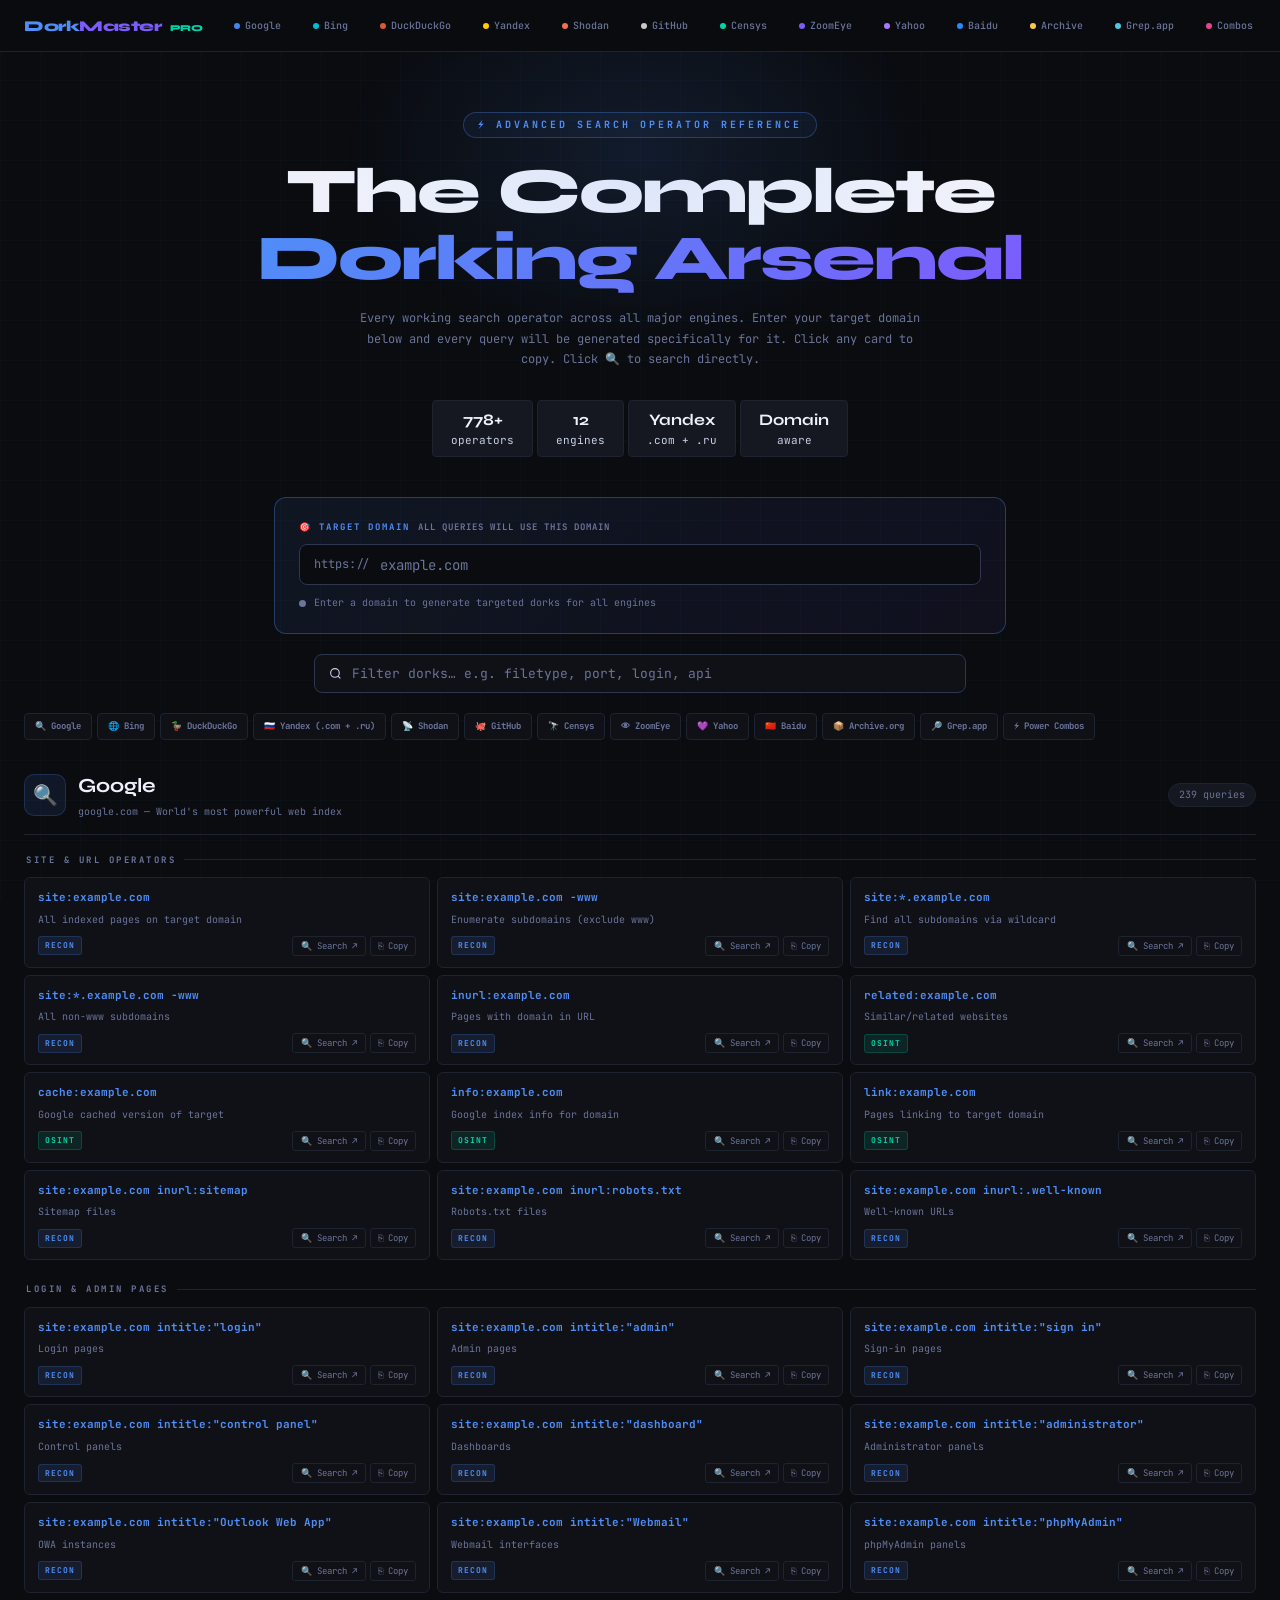
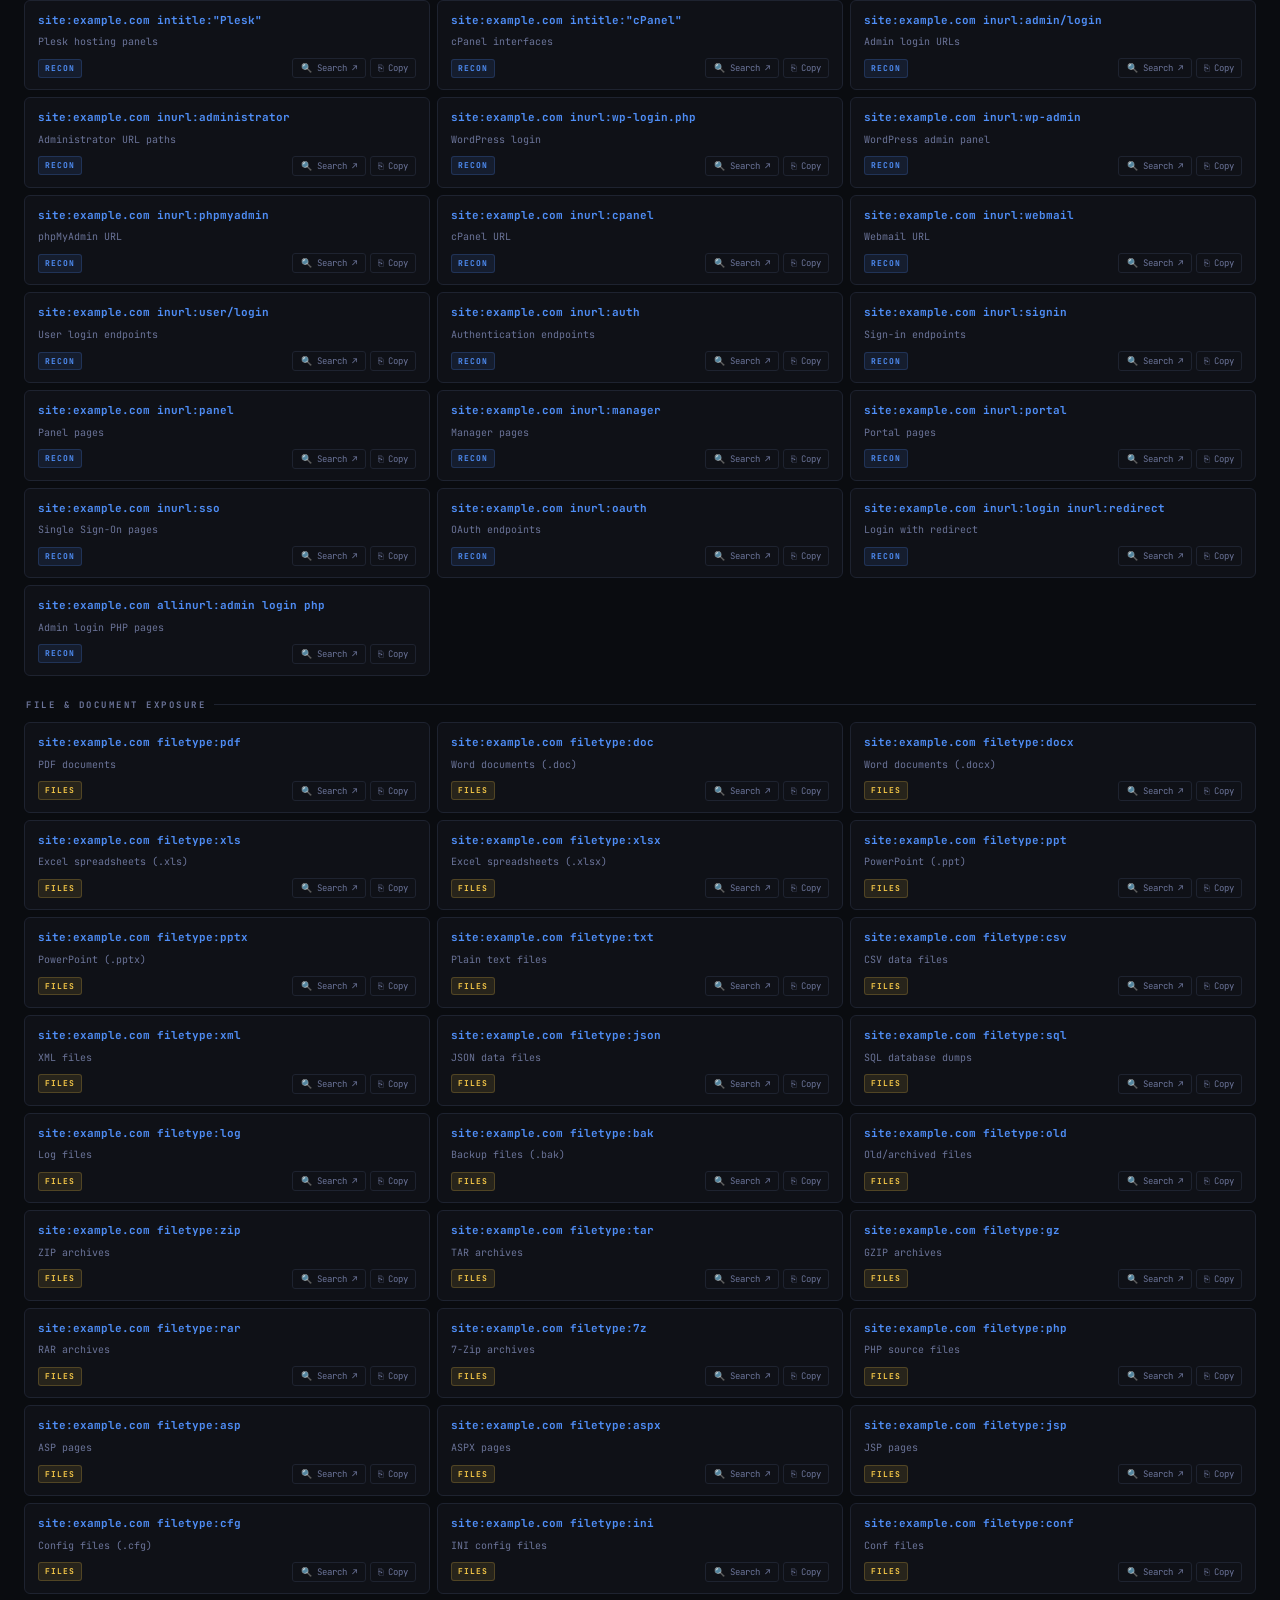
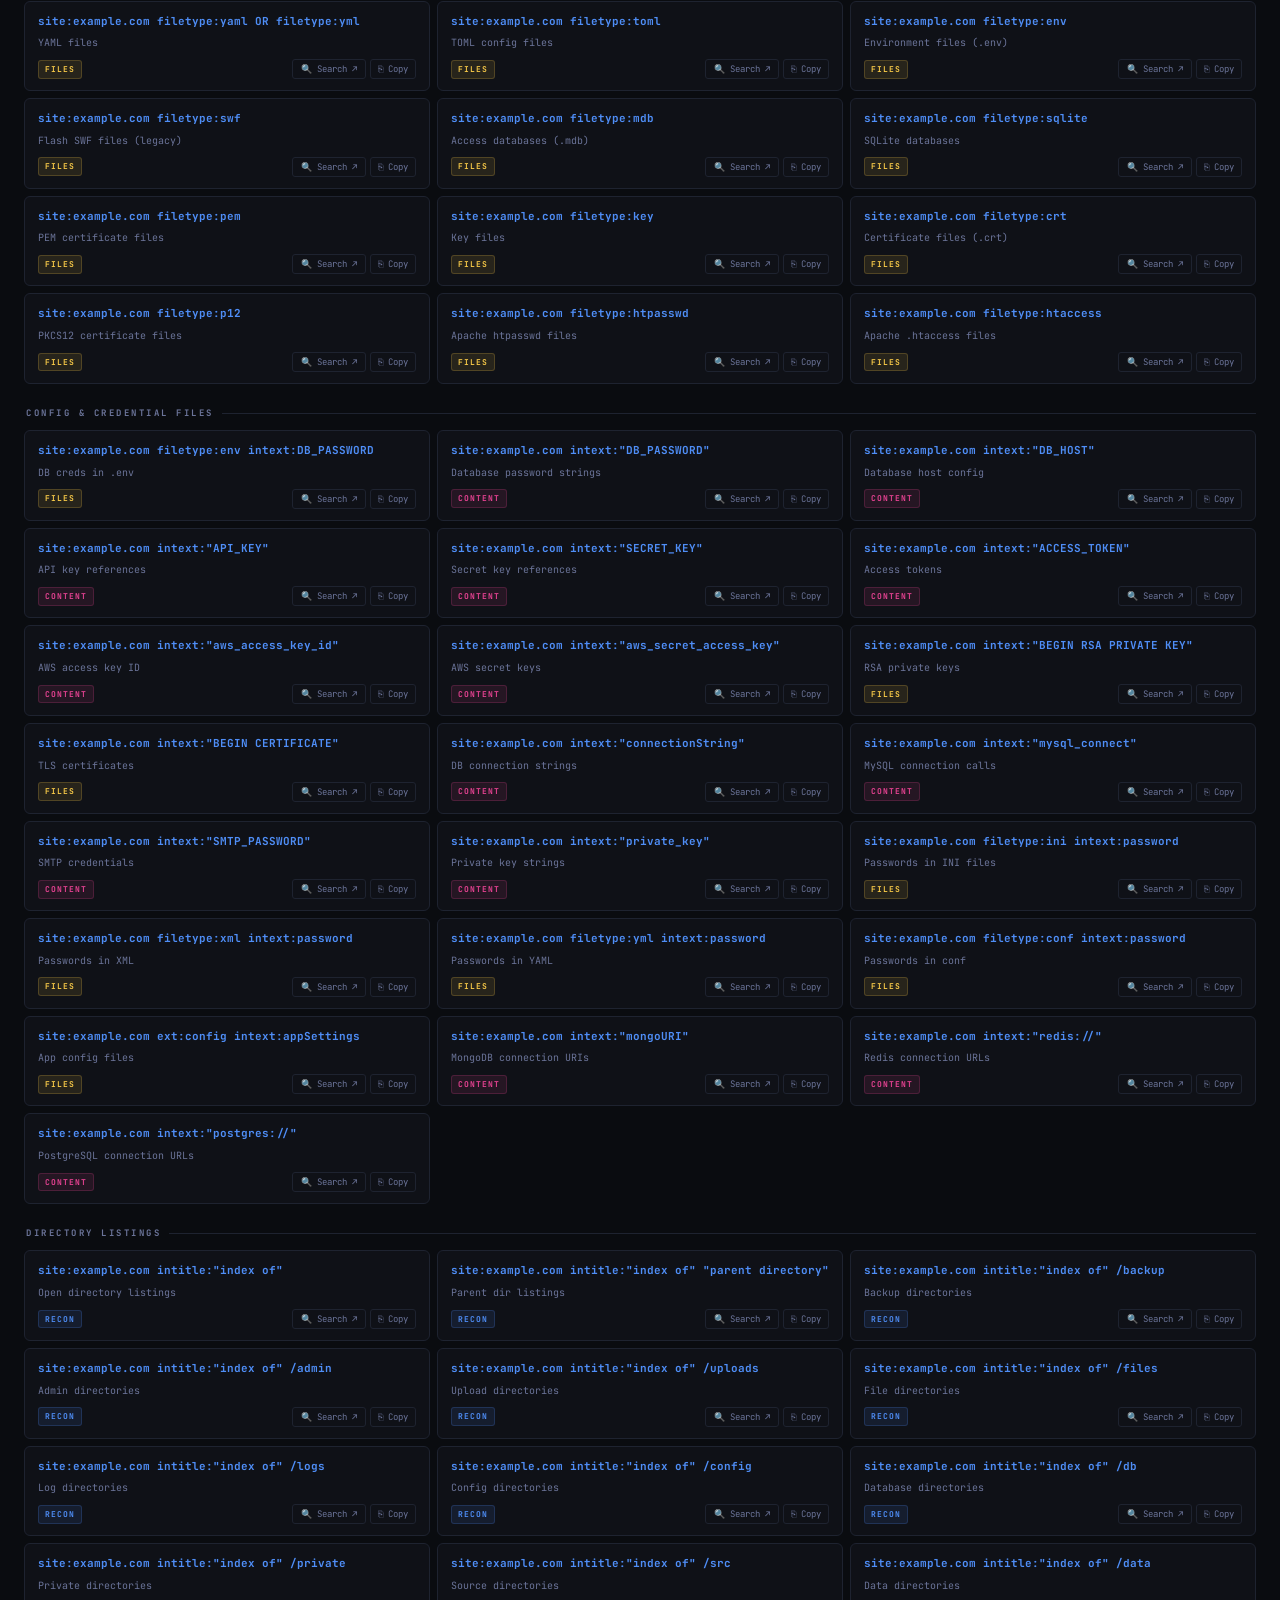
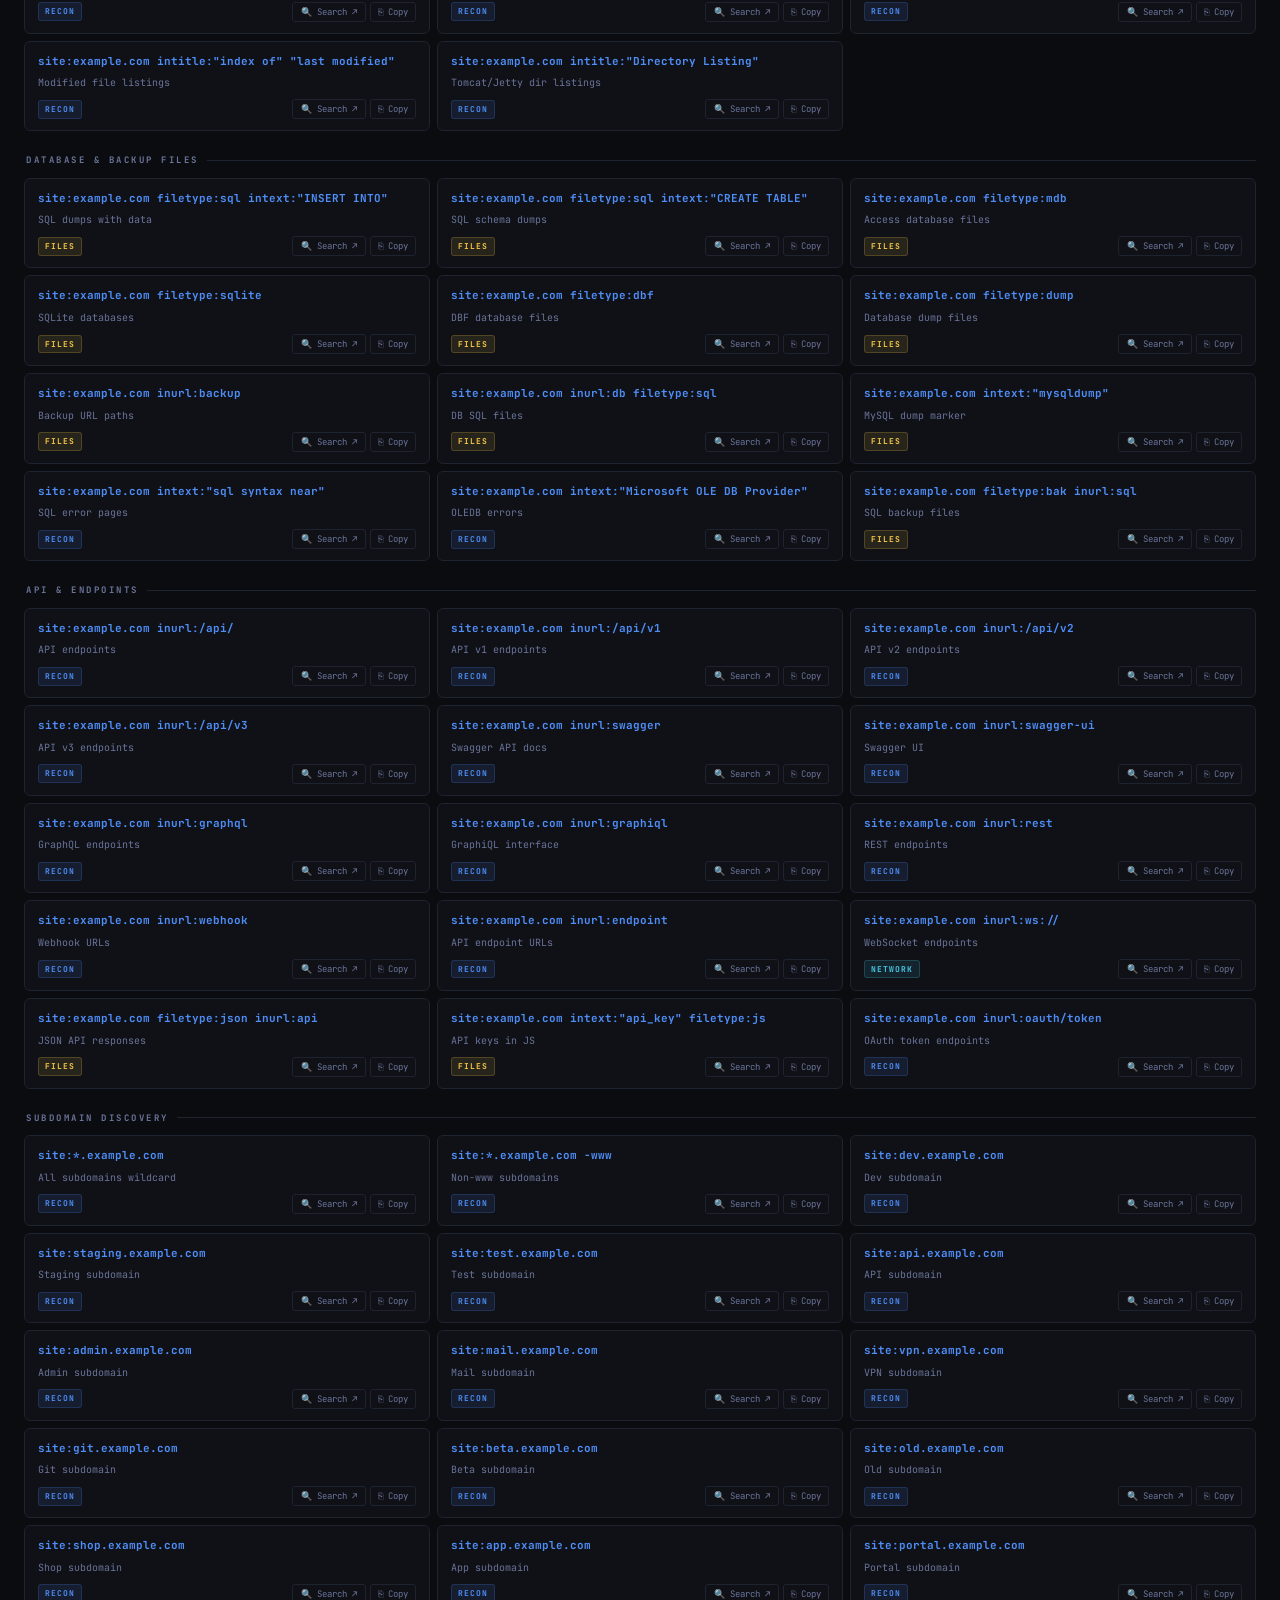
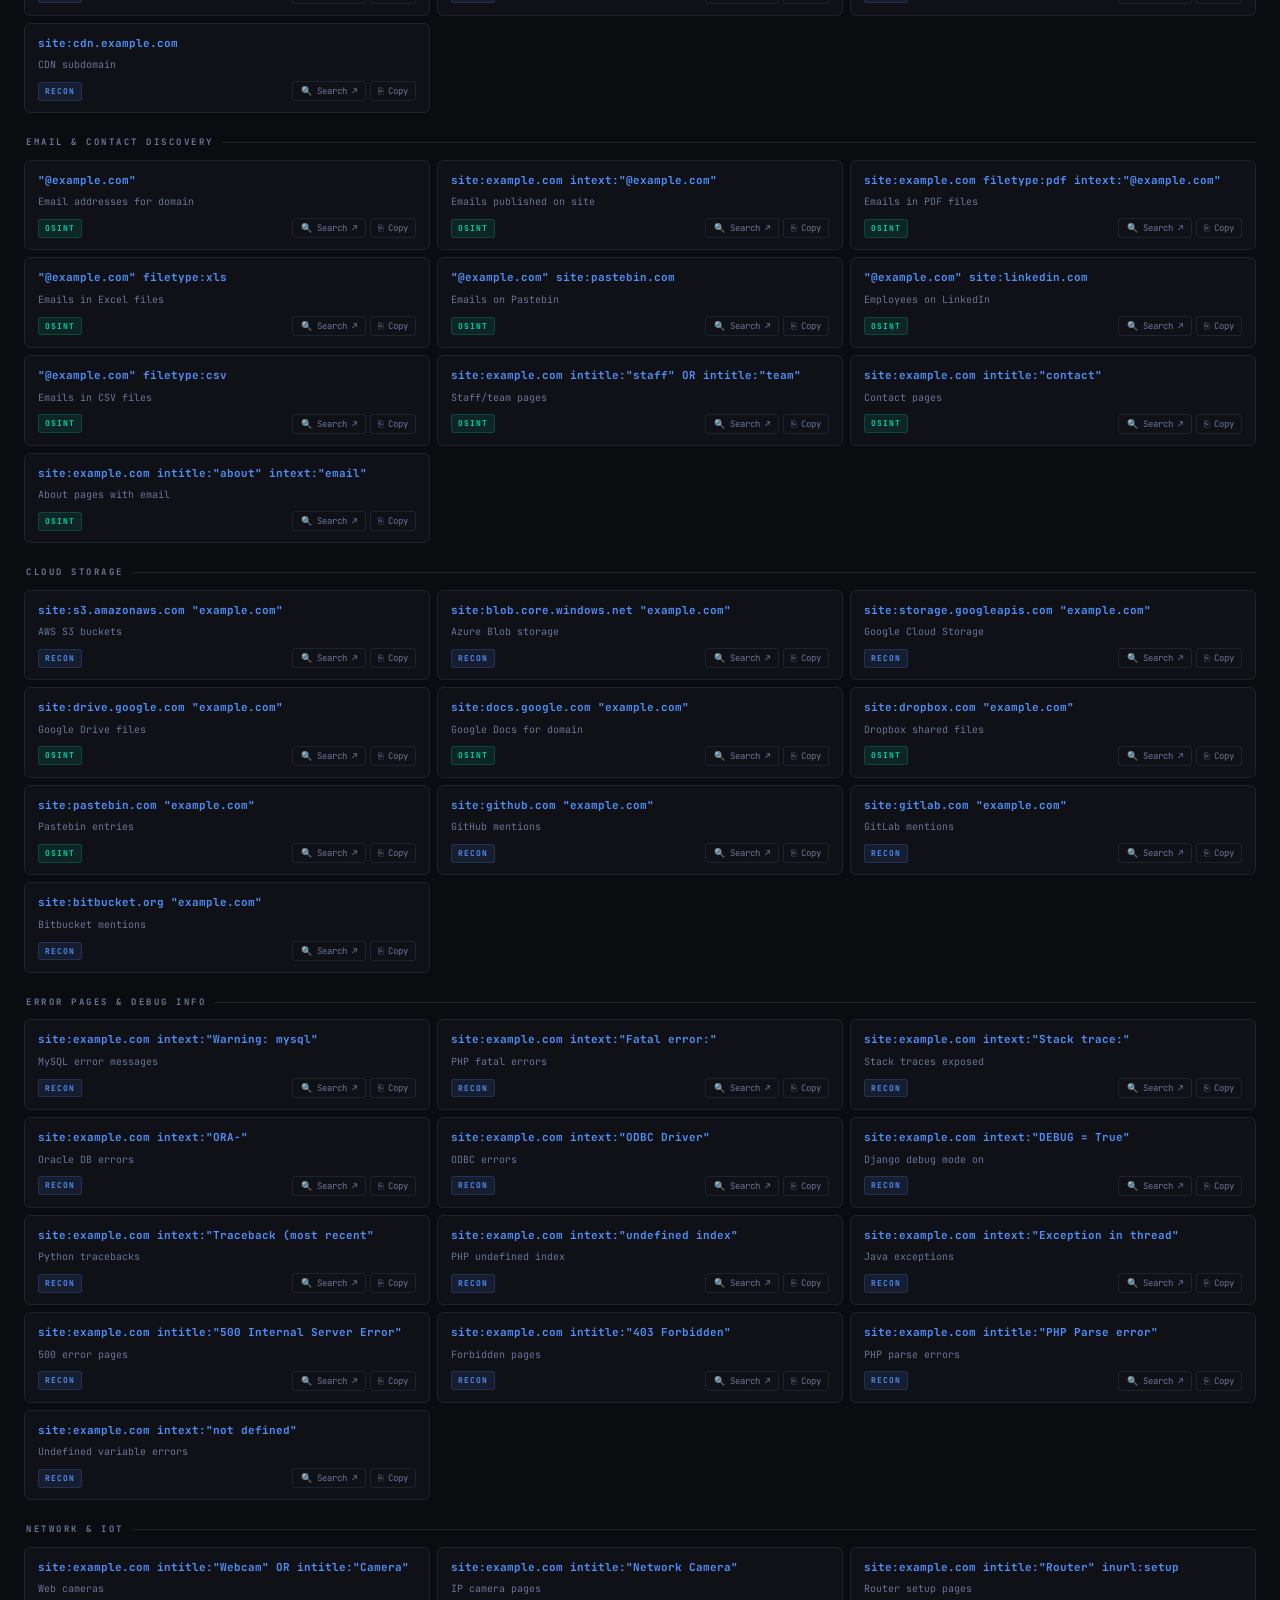
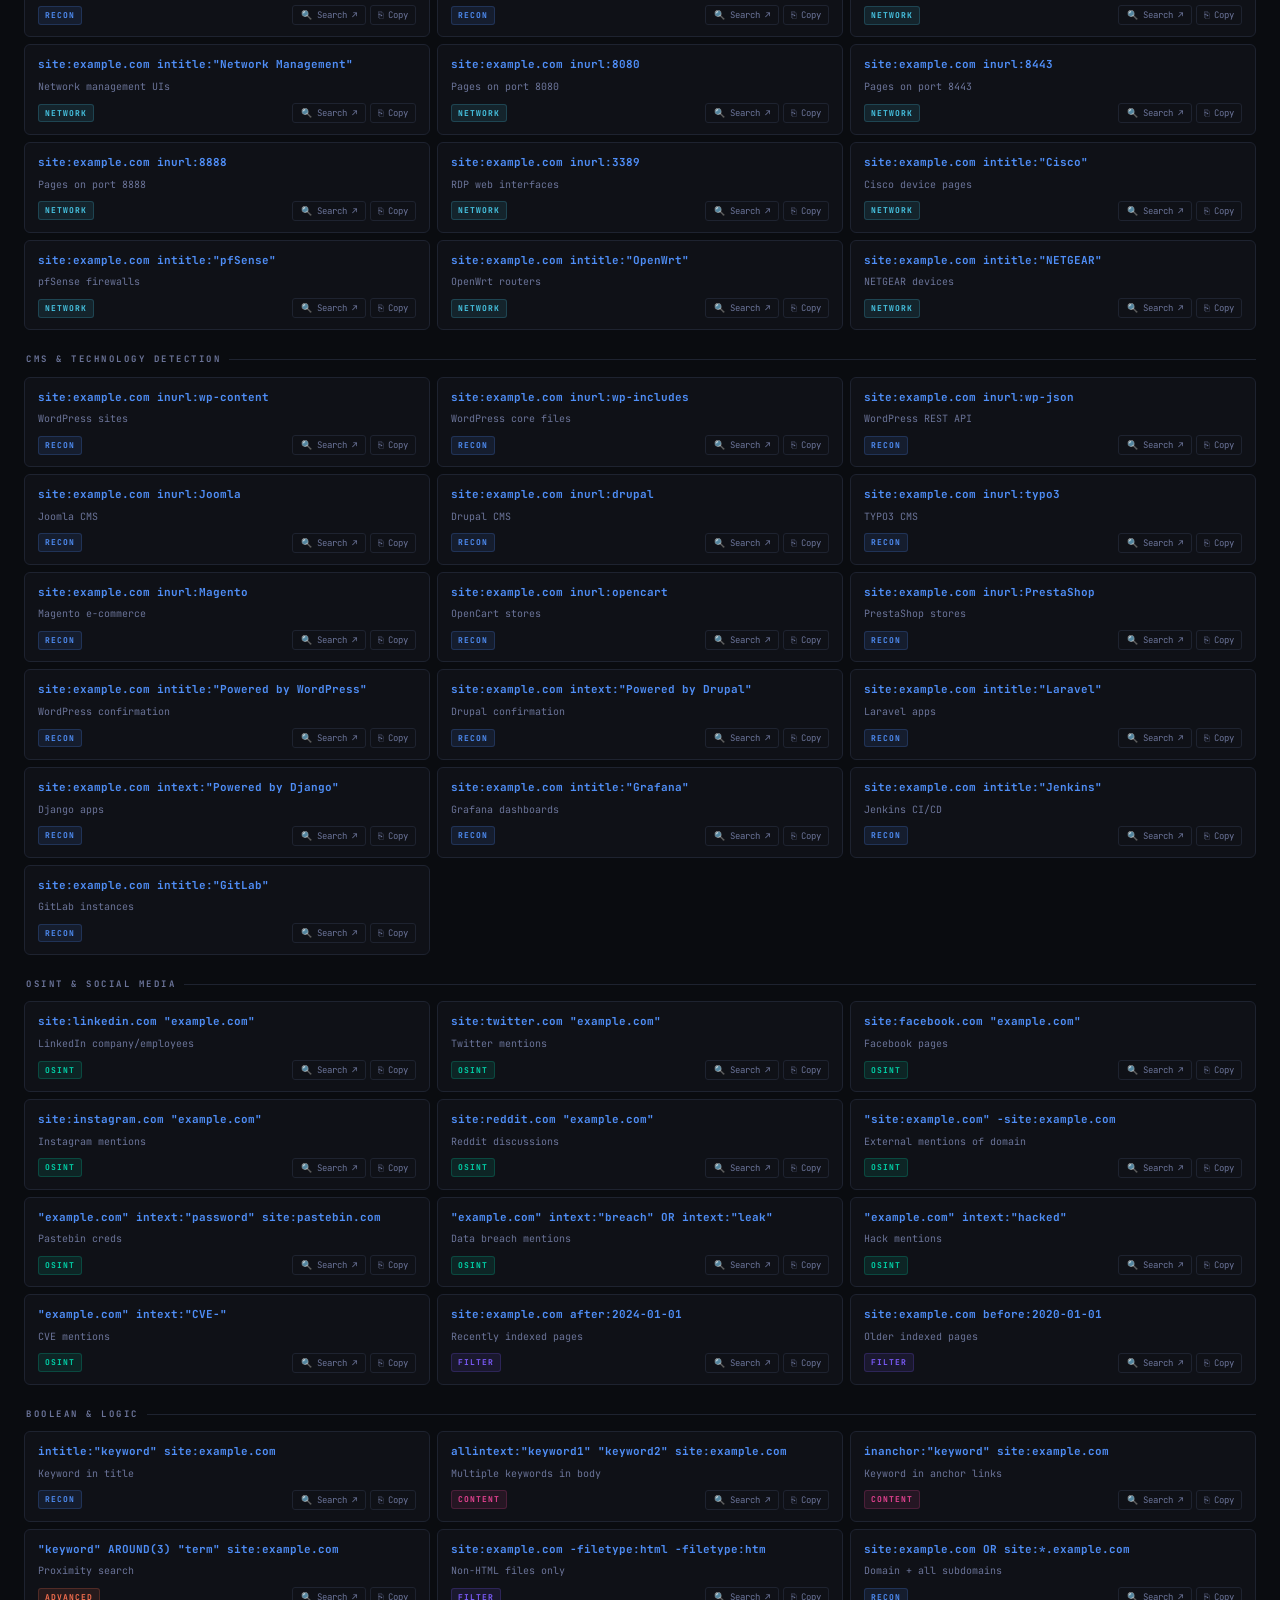
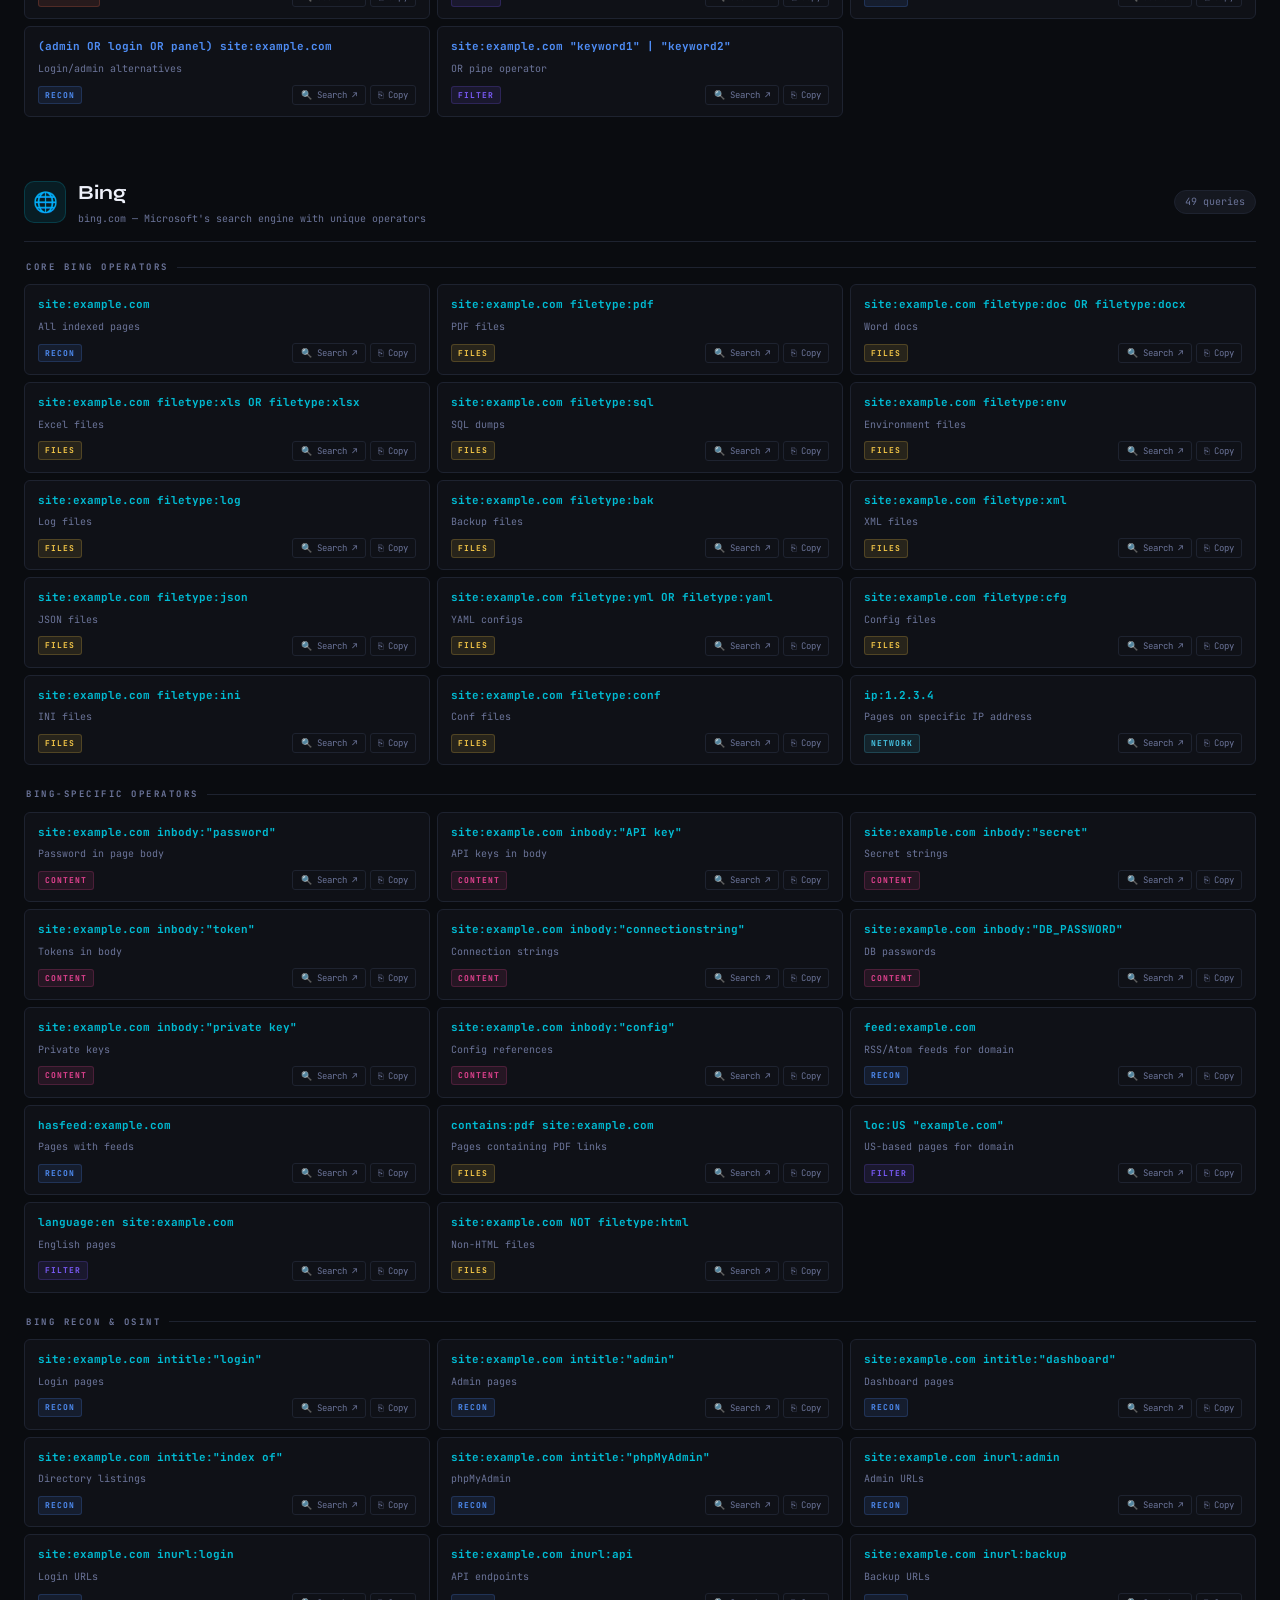
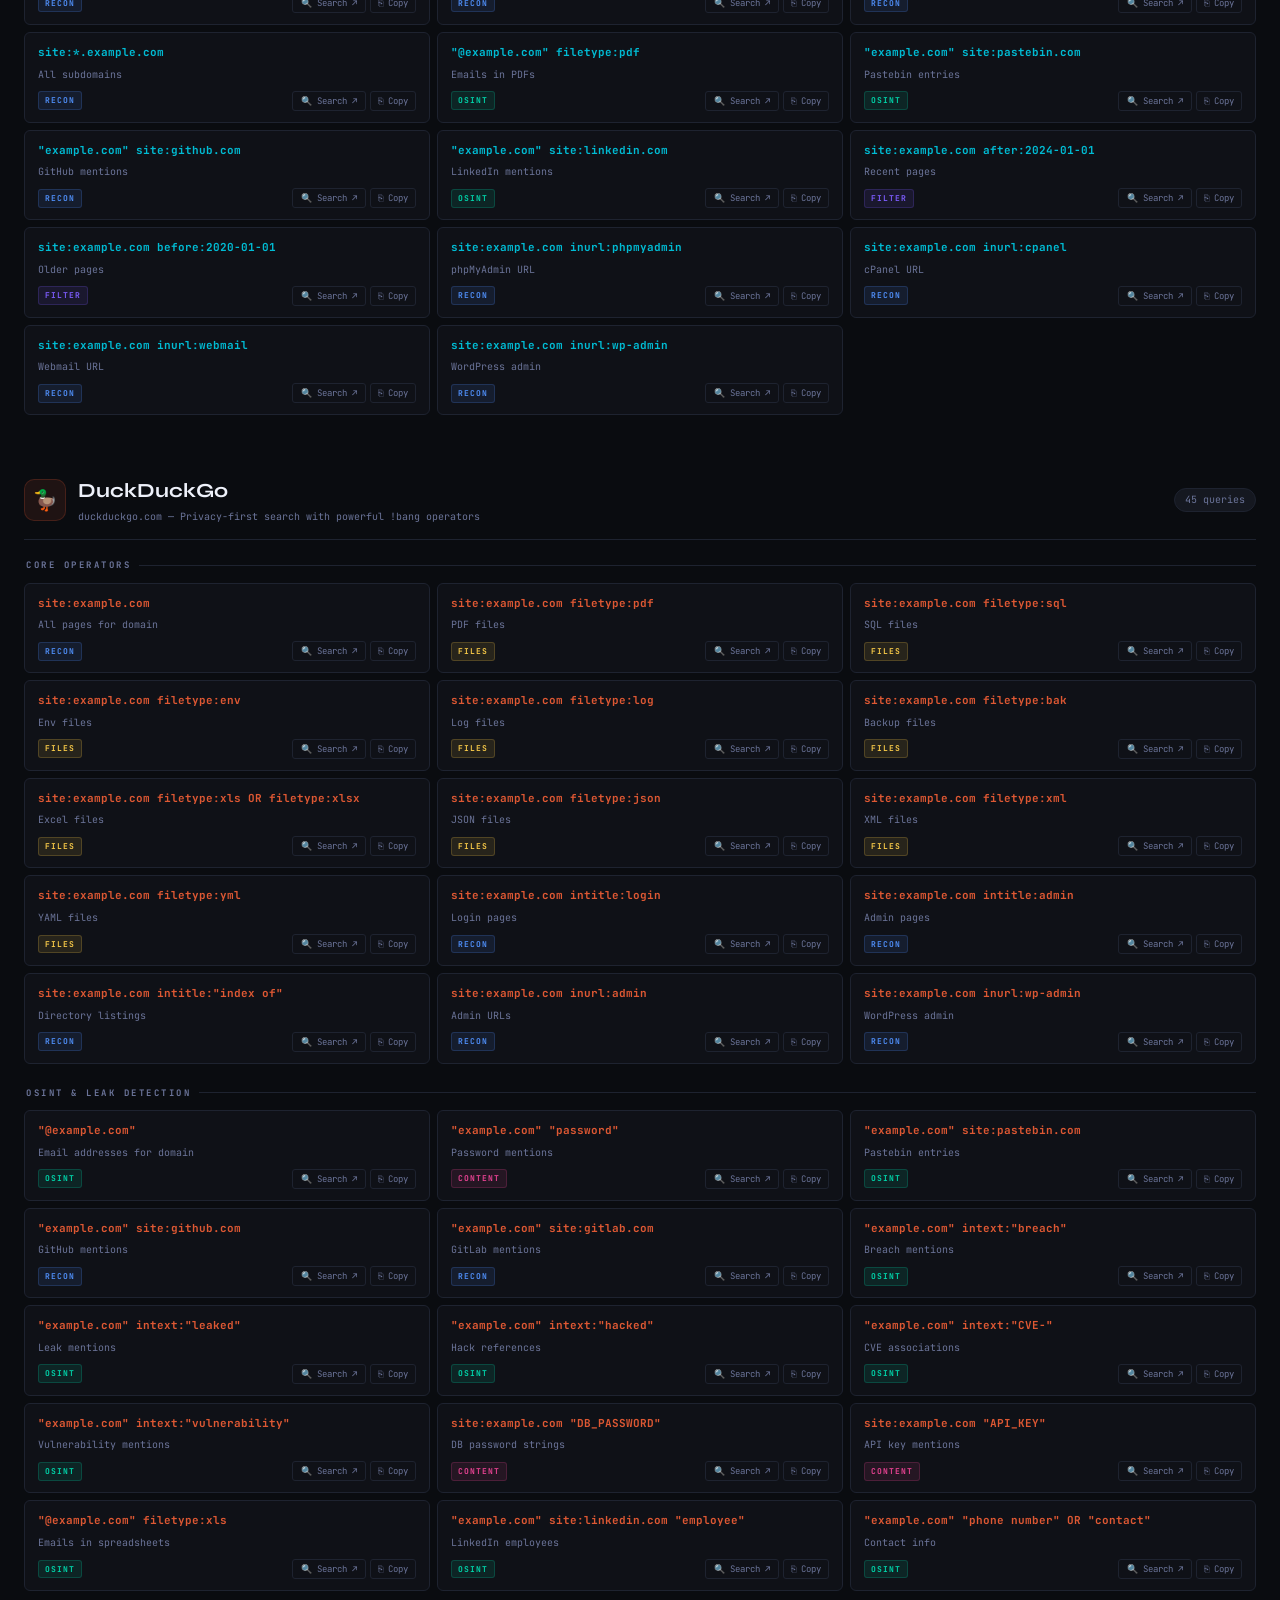
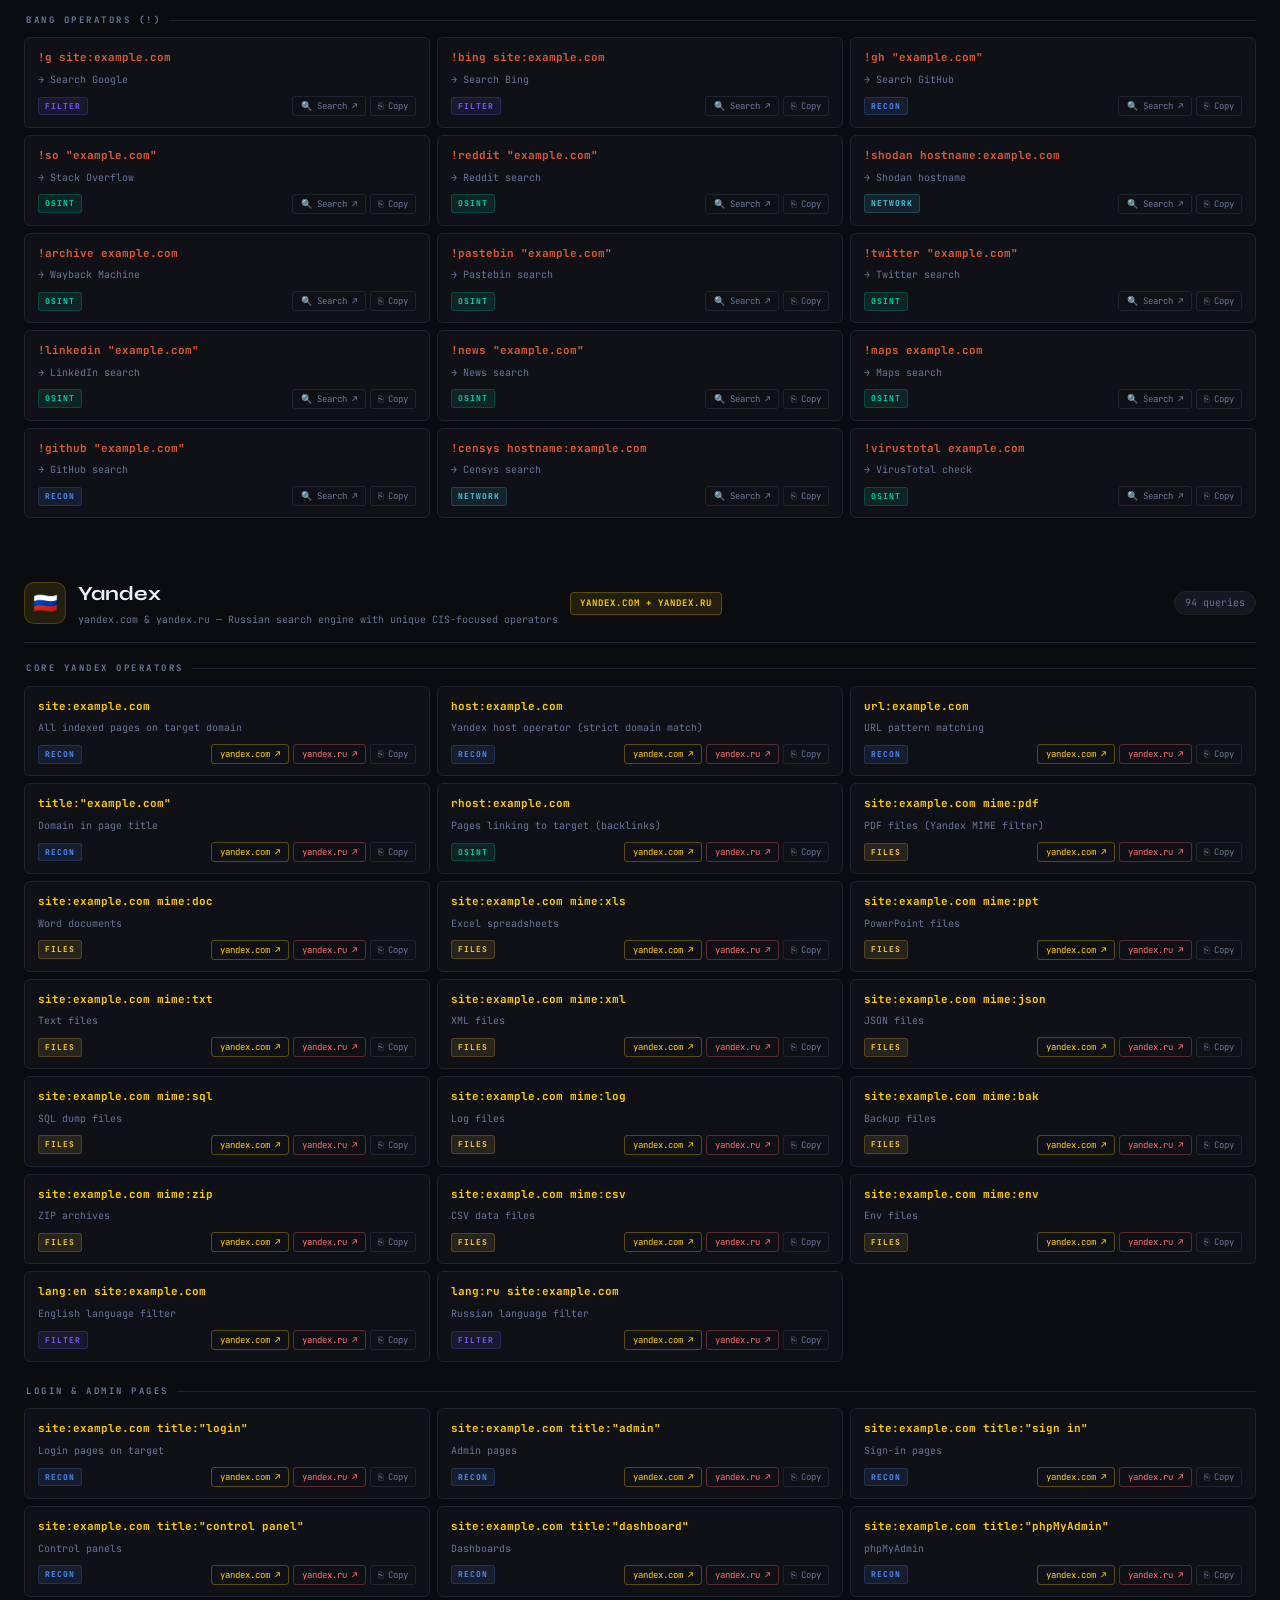
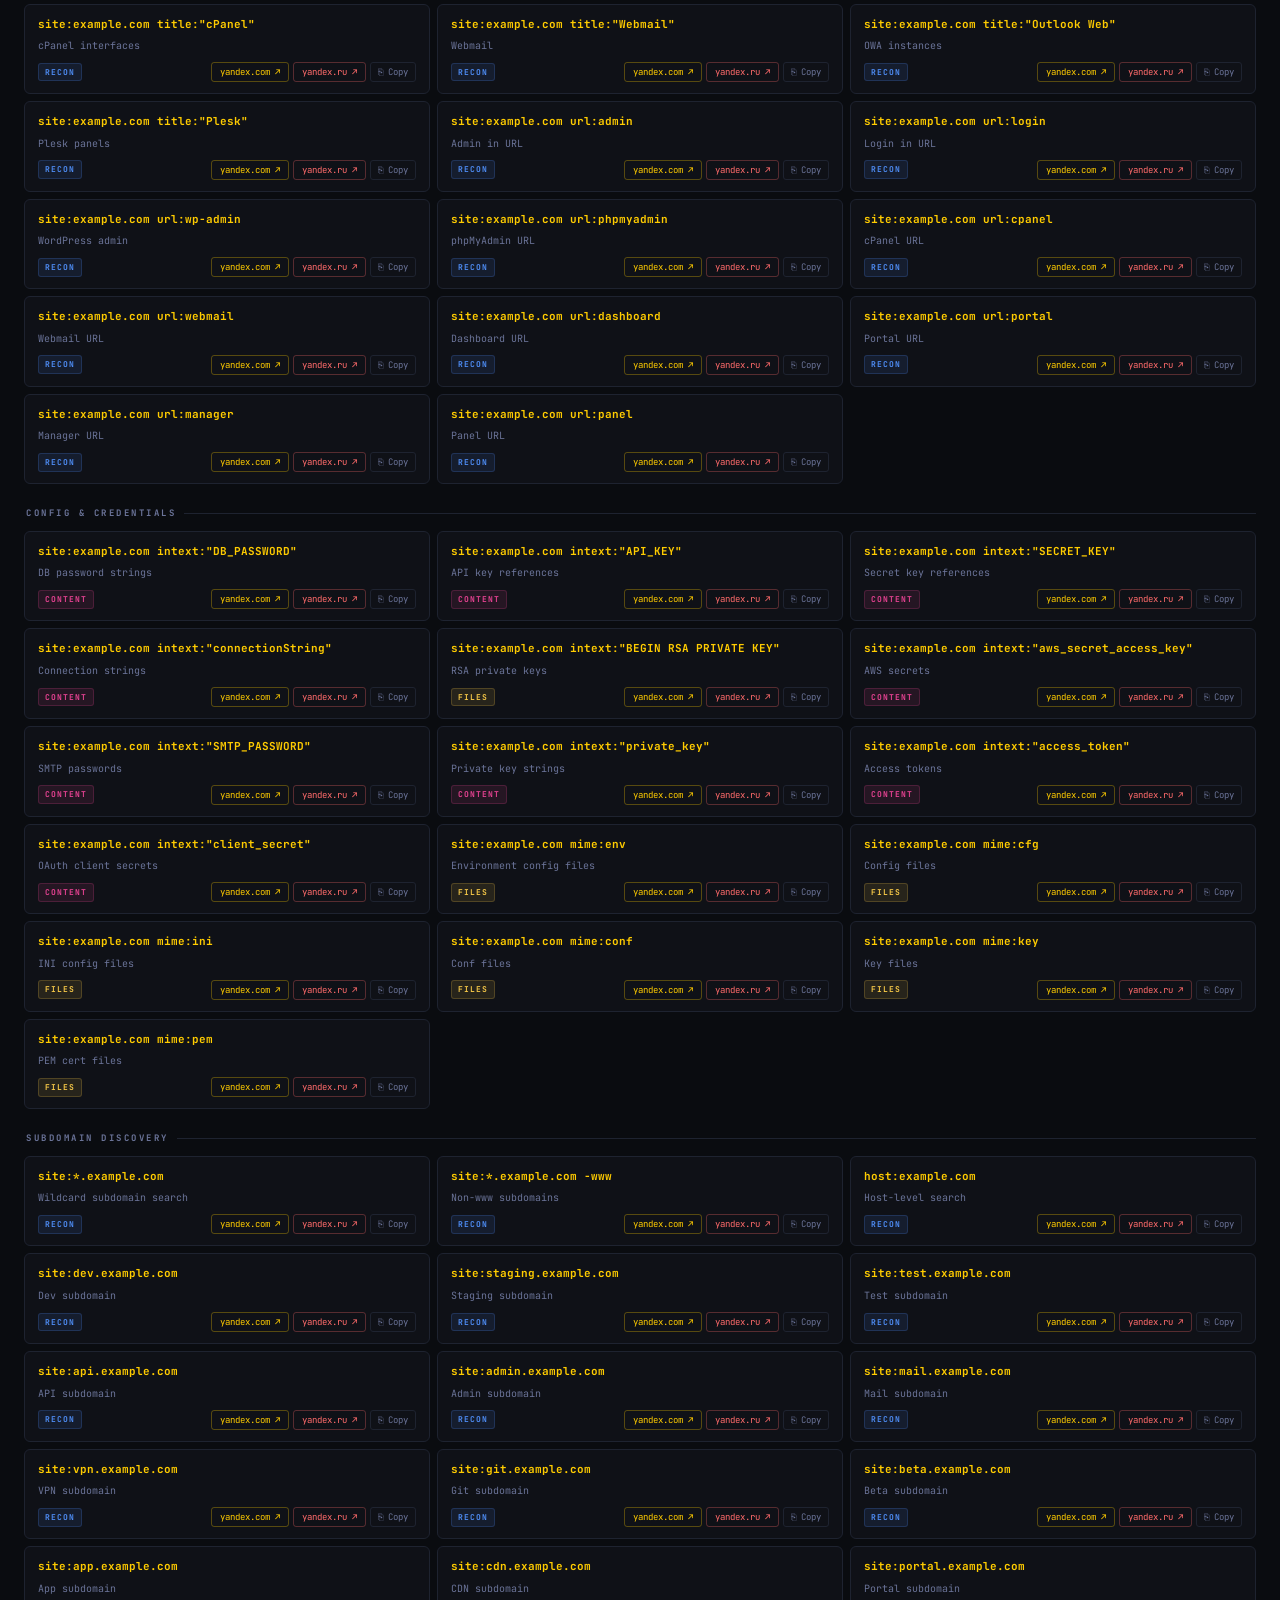
==== commit 064909c9: "Add files via upload" ====
--- a/home.html
+++ b/home.html
@@ -3,413 +3,99 @@
 <head>
 <meta charset="UTF-8">
 <meta name="viewport" content="width=device-width, initial-scale=1.0">
-<title>DorkMaster — Advanced Search Engine Operators</title>
+<title>DorkMaster Pro — Advanced Search Engine Operators</title>
 <link href="https://fonts.googleapis.com/css2?family=JetBrains+Mono:wght@300;400;500;700&family=Syne:wght@400;600;700;800&display=swap" rel="stylesheet">
 <style>
   :root {
-    --bg: #0a0c10;
-    --bg2: #0f1117;
-    --bg3: #151820;
-    --border: #1e2330;
-    --border-bright: #2e3650;
-    --text: #c8d0e8;
-    --text-dim: #6b7499;
-    --text-bright: #eef1fa;
-    --accent: #4f8ef7;
-    --accent2: #7c5cfc;
-    --accent3: #00d4aa;
-    --accent4: #f7c948;
-    --accent5: #f76f4f;
-    --accent6: #e84393;
-    --accent7: #48c9e8;
-    --glow: rgba(79,142,247,0.15);
-    --glow2: rgba(124,92,252,0.12);
+    --bg: #0a0c10; --bg2: #0f1117; --bg3: #151820;
+    --border: #1e2330; --border-bright: #2e3650;
+    --text: #c8d0e8; --text-dim: #6b7499; --text-bright: #eef1fa;
+    --accent: #4f8ef7; --accent2: #7c5cfc; --accent3: #00d4aa;
+    --accent4: #f7c948; --accent5: #f76f4f; --accent6: #e84393;
+    --accent7: #48c9e8; --glow: rgba(79,142,247,0.15);
   }
-
   *, *::before, *::after { box-sizing: border-box; margin: 0; padding: 0; }
-
   html { scroll-behavior: smooth; }
-
-  body {
-    background: var(--bg);
-    color: var(--text);
-    font-family: 'JetBrains Mono', monospace;
-    font-size: 13px;
-    line-height: 1.6;
-    overflow-x: hidden;
-  }
-
-  /* ── GRID NOISE TEXTURE ── */
-  body::before {
-    content: '';
-    position: fixed;
-    inset: 0;
-    background-image:
-      linear-gradient(rgba(79,142,247,0.03) 1px, transparent 1px),
-      linear-gradient(90deg, rgba(79,142,247,0.03) 1px, transparent 1px);
-    background-size: 40px 40px;
-    pointer-events: none;
-    z-index: 0;
-  }
-
-  /* ── NAV ── */
-  nav {
-    position: sticky;
-    top: 0;
-    z-index: 100;
-    background: rgba(10,12,16,0.92);
-    backdrop-filter: blur(16px);
-    border-bottom: 1px solid var(--border);
-    padding: 0 2rem;
-    display: flex;
-    align-items: center;
-    gap: 1.5rem;
-    height: 56px;
-    overflow-x: auto;
-  }
-
+  body { background: var(--bg); color: var(--text); font-family: 'JetBrains Mono', monospace; font-size: 13px; line-height: 1.6; overflow-x: hidden; }
+  body::before { content: ''; position: fixed; inset: 0; background-image: linear-gradient(rgba(79,142,247,0.03) 1px, transparent 1px), linear-gradient(90deg, rgba(79,142,247,0.03) 1px, transparent 1px); background-size: 40px 40px; pointer-events: none; z-index: 0; }
+
+  /* NAV */
+  nav { position: sticky; top: 0; z-index: 100; background: rgba(10,12,16,0.95); backdrop-filter: blur(16px); border-bottom: 1px solid var(--border); padding: 0 1.5rem; display: flex; align-items: center; gap: 1rem; height: 52px; overflow-x: auto; }
   nav::-webkit-scrollbar { height: 0; }
-
-  .nav-logo {
-    font-family: 'Syne', sans-serif;
-    font-weight: 800;
-    font-size: 16px;
-    color: var(--accent);
-    white-space: nowrap;
-    letter-spacing: -0.5px;
-    margin-right: 0.5rem;
-  }
-
+  .nav-logo { font-family: 'Syne', sans-serif; font-weight: 800; font-size: 15px; color: var(--accent); white-space: nowrap; letter-spacing: -0.5px; margin-right: 0.5rem; flex-shrink: 0; }
   .nav-logo span { color: var(--accent2); }
-
-  .nav-link {
-    color: var(--text-dim);
-    text-decoration: none;
-    font-size: 11px;
-    font-weight: 500;
-    white-space: nowrap;
-    padding: 4px 10px;
-    border-radius: 4px;
-    transition: all 0.15s;
-    display: flex;
-    align-items: center;
-    gap: 6px;
-  }
+  .nav-link { color: var(--text-dim); text-decoration: none; font-size: 10px; font-weight: 500; white-space: nowrap; padding: 4px 8px; border-radius: 4px; transition: all 0.15s; display: flex; align-items: center; gap: 5px; }
   .nav-link:hover { color: var(--text-bright); background: var(--bg3); }
-  .nav-link .dot {
-    width: 6px; height: 6px;
-    border-radius: 50%;
-    flex-shrink: 0;
-  }
-
-  /* ── HERO ── */
-  .hero {
-    position: relative;
-    z-index: 1;
-    padding: 80px 2rem 60px;
-    text-align: center;
-    overflow: hidden;
-  }
-
-  .hero::before {
-    content: '';
-    position: absolute;
-    top: -100px; left: 50%;
-    transform: translateX(-50%);
-    width: 600px; height: 400px;
-    background: radial-gradient(ellipse, rgba(79,142,247,0.12) 0%, transparent 70%);
-    pointer-events: none;
-  }
-
-  .hero-label {
-    display: inline-block;
-    font-size: 10px;
-    font-weight: 700;
-    letter-spacing: 3px;
-    color: var(--accent);
-    text-transform: uppercase;
-    border: 1px solid rgba(79,142,247,0.3);
-    padding: 4px 14px;
-    border-radius: 20px;
-    margin-bottom: 24px;
-    background: rgba(79,142,247,0.05);
-  }
-
-  .hero h1 {
-    font-family: 'Syne', sans-serif;
-    font-size: clamp(36px, 6vw, 72px);
-    font-weight: 800;
-    color: var(--text-bright);
-    line-height: 1.05;
-    letter-spacing: -2px;
-    margin-bottom: 20px;
-  }
-
-  .hero h1 em {
-    font-style: normal;
-    background: linear-gradient(135deg, var(--accent), var(--accent2));
-    -webkit-background-clip: text;
-    -webkit-text-fill-color: transparent;
-    background-clip: text;
-  }
-
-  .hero p {
-    max-width: 600px;
-    margin: 0 auto 40px;
-    color: var(--text-dim);
-    font-size: 13px;
-    line-height: 1.7;
-  }
-
-  .stats-row {
-    display: flex;
-    justify-content: center;
-    gap: 2px;
-    flex-wrap: wrap;
-  }
-
-  .stat-pill {
-    background: var(--bg3);
-    border: 1px solid var(--border);
-    padding: 8px 20px;
-    border-radius: 4px;
-    font-size: 11px;
-  }
-  .stat-pill strong { color: var(--text-bright); font-size: 18px; font-family: 'Syne', sans-serif; display: block; }
-
-  /* ── SEARCH BAR ── */
-  .search-wrap {
-    position: relative;
-    z-index: 1;
-    max-width: 700px;
-    margin: 0 auto 60px;
-    padding: 0 2rem;
-  }
-
-  .search-bar {
-    display: flex;
-    align-items: center;
-    background: var(--bg2);
-    border: 1px solid var(--border-bright);
-    border-radius: 8px;
-    padding: 12px 16px;
-    gap: 10px;
-    transition: border-color 0.2s, box-shadow 0.2s;
-  }
-  .search-bar:focus-within {
-    border-color: var(--accent);
-    box-shadow: 0 0 0 3px rgba(79,142,247,0.1);
-  }
-
-  .search-bar svg { color: var(--text-dim); flex-shrink: 0; }
-
-  .search-bar input {
-    flex: 1;
-    background: none;
-    border: none;
-    outline: none;
-    color: var(--text-bright);
-    font-family: 'JetBrains Mono', monospace;
-    font-size: 13px;
-  }
+  .nav-link .dot { width: 6px; height: 6px; border-radius: 50%; flex-shrink: 0; }
+
+  /* HERO */
+  .hero { position: relative; z-index: 1; padding: 60px 2rem 40px; text-align: center; overflow: hidden; }
+  .hero::before { content: ''; position: absolute; top: -100px; left: 50%; transform: translateX(-50%); width: 600px; height: 400px; background: radial-gradient(ellipse, rgba(79,142,247,0.12) 0%, transparent 70%); pointer-events: none; }
+  .hero-label { display: inline-block; font-size: 10px; font-weight: 700; letter-spacing: 3px; color: var(--accent); text-transform: uppercase; border: 1px solid rgba(79,142,247,0.3); padding: 4px 14px; border-radius: 20px; margin-bottom: 20px; background: rgba(79,142,247,0.05); }
+  .hero h1 { font-family: 'Syne', sans-serif; font-size: clamp(32px, 5vw, 64px); font-weight: 800; color: var(--text-bright); line-height: 1.05; letter-spacing: -2px; margin-bottom: 16px; }
+  .hero h1 em { font-style: normal; background: linear-gradient(135deg, var(--accent), var(--accent2)); -webkit-background-clip: text; -webkit-text-fill-color: transparent; background-clip: text; }
+  .hero p { max-width: 580px; margin: 0 auto 30px; color: var(--text-dim); font-size: 12px; line-height: 1.7; }
+  .stats-row { display: flex; justify-content: center; gap: 4px; flex-wrap: wrap; margin-bottom: 0; }
+  .stat-pill { background: var(--bg3); border: 1px solid var(--border); padding: 6px 18px; border-radius: 4px; font-size: 11px; }
+  .stat-pill strong { color: var(--text-bright); font-size: 16px; font-family: 'Syne', sans-serif; display: block; }
+
+  /* TARGET DOMAIN SECTION */
+  .target-section { position: relative; z-index: 1; max-width: 780px; margin: 0 auto 20px; padding: 0 1.5rem; }
+  .target-box { background: linear-gradient(135deg, rgba(79,142,247,0.08), rgba(124,92,252,0.06)); border: 1px solid rgba(79,142,247,0.35); border-radius: 12px; padding: 22px 24px; }
+  .target-label { font-size: 9px; font-weight: 700; letter-spacing: 2px; text-transform: uppercase; color: var(--accent); margin-bottom: 10px; display: flex; align-items: center; gap: 8px; }
+  .target-label::after { content: 'ALL QUERIES WILL USE THIS DOMAIN'; font-size: 9px; color: var(--text-dim); letter-spacing: 1px; }
+  .target-row { display: flex; gap: 10px; align-items: center; }
+  .target-input-wrap { flex: 1; position: relative; display: flex; align-items: center; background: var(--bg); border: 1.5px solid var(--border-bright); border-radius: 8px; padding: 10px 14px; gap: 10px; transition: border-color 0.2s, box-shadow 0.2s; }
+  .target-input-wrap:focus-within { border-color: var(--accent); box-shadow: 0 0 0 3px rgba(79,142,247,0.12); }
+  .target-prefix { color: var(--text-dim); font-size: 12px; flex-shrink: 0; }
+  #target-domain { flex: 1; background: none; border: none; outline: none; color: var(--text-bright); font-family: 'JetBrains Mono', monospace; font-size: 14px; font-weight: 500; }
+  #target-domain::placeholder { color: var(--text-dim); font-weight: 400; }
+  .target-clear { background: none; border: none; color: var(--text-dim); cursor: pointer; font-size: 16px; padding: 0 4px; transition: color 0.15s; }
+  .target-clear:hover { color: var(--accent5); }
+  .target-status { font-size: 10px; margin-top: 10px; display: flex; align-items: center; gap: 8px; }
+  .target-status-dot { width: 7px; height: 7px; border-radius: 50%; background: var(--text-dim); flex-shrink: 0; }
+  .target-status-dot.active { background: var(--accent3); box-shadow: 0 0 6px var(--accent3); }
+  .target-status-text { color: var(--text-dim); }
+  .target-status-text.active { color: var(--accent3); }
+
+  /* FILTER BAR */
+  .search-wrap { position: relative; z-index: 1; max-width: 700px; margin: 0 auto 20px; padding: 0 1.5rem; }
+  .search-bar { display: flex; align-items: center; background: var(--bg2); border: 1px solid var(--border-bright); border-radius: 8px; padding: 10px 14px; gap: 10px; transition: border-color 0.2s, box-shadow 0.2s; }
+  .search-bar:focus-within { border-color: var(--accent); box-shadow: 0 0 0 3px rgba(79,142,247,0.1); }
+  .search-bar input { flex: 1; background: none; border: none; outline: none; color: var(--text-bright); font-family: 'JetBrains Mono', monospace; font-size: 13px; }
   .search-bar input::placeholder { color: var(--text-dim); }
-
-  #search-count {
-    font-size: 10px;
-    color: var(--text-dim);
-    white-space: nowrap;
-  }
-
-  /* ── MAIN LAYOUT ── */
-  .main {
-    position: relative;
-    z-index: 1;
-    max-width: 1400px;
-    margin: 0 auto;
-    padding: 0 1.5rem 100px;
-  }
-
-  /* ── ENGINE SECTION ── */
-  .engine-section {
-    margin-bottom: 60px;
-    animation: fadeUp 0.5s ease both;
-  }
-
-  @keyframes fadeUp {
-    from { opacity: 0; transform: translateY(20px); }
-    to { opacity: 1; transform: translateY(0); }
-  }
-
-  .engine-header {
-    display: flex;
-    align-items: center;
-    gap: 16px;
-    margin-bottom: 20px;
-    padding-bottom: 16px;
-    border-bottom: 1px solid var(--border);
-  }
-
-  .engine-icon {
-    width: 44px; height: 44px;
-    border-radius: 10px;
-    display: flex;
-    align-items: center;
-    justify-content: center;
-    font-size: 20px;
-    flex-shrink: 0;
-  }
-
-  .engine-title {
-    font-family: 'Syne', sans-serif;
-    font-size: 22px;
-    font-weight: 700;
-    color: var(--text-bright);
-  }
-
-  .engine-subtitle {
-    font-size: 11px;
-    color: var(--text-dim);
-    margin-top: 2px;
-  }
-
-  .engine-count {
-    margin-left: auto;
-    font-size: 10px;
-    color: var(--text-dim);
-    background: var(--bg3);
-    border: 1px solid var(--border);
-    padding: 3px 10px;
-    border-radius: 20px;
-    white-space: nowrap;
-  }
-
-  /* ── CATEGORY GROUPS ── */
-  .category-group {
-    margin-bottom: 24px;
-  }
-
-  .category-label {
-    font-size: 9px;
-    font-weight: 700;
-    letter-spacing: 2.5px;
-    text-transform: uppercase;
-    color: var(--text-dim);
-    margin-bottom: 10px;
-    padding-left: 2px;
-    display: flex;
-    align-items: center;
-    gap: 8px;
-  }
-  .category-label::after {
-    content: '';
-    flex: 1;
-    height: 1px;
-    background: var(--border);
-  }
-
-  /* ── DORK GRID ── */
-  .dork-grid {
-    display: grid;
-    grid-template-columns: repeat(auto-fill, minmax(340px, 1fr));
-    gap: 8px;
-  }
-
-  .dork-card {
-    background: var(--bg2);
-    border: 1px solid var(--border);
-    border-radius: 6px;
-    padding: 12px 14px;
-    display: flex;
-    flex-direction: column;
-    gap: 6px;
-    cursor: pointer;
-    transition: all 0.15s;
-    position: relative;
-    overflow: hidden;
-  }
-
-  .dork-card::before {
-    content: '';
-    position: absolute;
-    left: 0; top: 0; bottom: 0;
-    width: 3px;
-    border-radius: 3px 0 0 3px;
-    opacity: 0;
-    transition: opacity 0.15s;
-  }
-
-  .dork-card:hover {
-    border-color: var(--border-bright);
-    background: var(--bg3);
-    transform: translateX(2px);
-  }
-
+  #search-count { font-size: 10px; color: var(--text-dim); white-space: nowrap; }
+
+  /* MAIN */
+  .main { position: relative; z-index: 1; max-width: 1400px; margin: 0 auto; padding: 0 1.5rem 100px; }
+
+  /* ENGINE SECTION */
+  .engine-section { margin-bottom: 60px; animation: fadeUp 0.4s ease both; }
+  @keyframes fadeUp { from { opacity: 0; transform: translateY(16px); } to { opacity: 1; transform: translateY(0); } }
+  .engine-header { display: flex; align-items: center; gap: 14px; margin-bottom: 18px; padding-bottom: 14px; border-bottom: 1px solid var(--border); flex-wrap: wrap; gap: 12px; }
+  .engine-icon { width: 42px; height: 42px; border-radius: 10px; display: flex; align-items: center; justify-content: center; font-size: 20px; flex-shrink: 0; }
+  .engine-title { font-family: 'Syne', sans-serif; font-size: 20px; font-weight: 700; color: var(--text-bright); }
+  .engine-subtitle { font-size: 10px; color: var(--text-dim); margin-top: 2px; }
+  .engine-count { margin-left: auto; font-size: 10px; color: var(--text-dim); background: var(--bg3); border: 1px solid var(--border); padding: 3px 10px; border-radius: 20px; white-space: nowrap; }
+  .engine-dual-badge { font-size: 9px; font-weight: 700; letter-spacing: 1px; text-transform: uppercase; color: #ffcc00; background: rgba(255,204,0,0.1); border: 1px solid rgba(255,204,0,0.25); padding: 3px 9px; border-radius: 4px; }
+
+  /* CATEGORY */
+  .category-group { margin-bottom: 22px; }
+  .category-label { font-size: 9px; font-weight: 700; letter-spacing: 2.5px; text-transform: uppercase; color: var(--text-dim); margin-bottom: 10px; padding-left: 2px; display: flex; align-items: center; gap: 8px; }
+  .category-label::after { content: ''; flex: 1; height: 1px; background: var(--border); }
+
+  /* DORK GRID */
+  .dork-grid { display: grid; grid-template-columns: repeat(auto-fill, minmax(320px, 1fr)); gap: 7px; }
+  .dork-card { background: var(--bg2); border: 1px solid var(--border); border-radius: 6px; padding: 11px 13px; display: flex; flex-direction: column; gap: 5px; position: relative; overflow: hidden; transition: all 0.15s; }
+  .dork-card::before { content: ''; position: absolute; left: 0; top: 0; bottom: 0; width: 3px; border-radius: 3px 0 0 3px; opacity: 0; transition: opacity 0.15s; }
+  .dork-card:hover { border-color: var(--border-bright); background: var(--bg3); transform: translateX(2px); }
   .dork-card:hover::before { opacity: 1; }
-
-  .dork-card.copied {
-    border-color: var(--accent3) !important;
-  }
-
-  .dork-operator {
-    font-family: 'JetBrains Mono', monospace;
-    font-size: 12px;
-    font-weight: 700;
-    color: var(--text-bright);
-    display: flex;
-    align-items: center;
-    justify-content: space-between;
-    gap: 8px;
-  }
-
-  .dork-operator code {
-    background: rgba(255,255,255,0.04);
-    border: 1px solid var(--border);
-    padding: 2px 8px;
-    border-radius: 4px;
-    font-size: 11px;
-    color: inherit;
-  }
-
-  .copy-btn {
-    background: none;
-    border: none;
-    color: var(--text-dim);
-    cursor: pointer;
-    padding: 2px;
-    border-radius: 3px;
-    transition: color 0.15s;
-    flex-shrink: 0;
-    font-size: 10px;
-  }
-  .copy-btn:hover { color: var(--accent); }
-
-  .dork-desc {
-    font-size: 11px;
-    color: var(--text-dim);
-    line-height: 1.5;
-  }
-
-  .dork-example {
-    font-size: 10px;
-    color: var(--accent3);
-    font-style: italic;
-    opacity: 0.8;
-    margin-top: 2px;
-  }
-
-  .dork-tag {
-    display: inline-block;
-    font-size: 9px;
-    font-weight: 700;
-    letter-spacing: 1px;
-    text-transform: uppercase;
-    padding: 2px 7px;
-    border-radius: 3px;
-    margin-top: 2px;
-    width: fit-content;
-  }
-
-  /* Tag colors */
+  .dork-card.copied { border-color: var(--accent3) !important; }
+  .dork-operator { font-family: 'JetBrains Mono', monospace; font-size: 11px; font-weight: 700; color: var(--text-bright); word-break: break-all; cursor: pointer; }
+  .dork-operator:hover { color: var(--accent); }
+  .dork-desc { font-size: 10px; color: var(--text-dim); line-height: 1.5; }
+  .card-footer { display: flex; align-items: center; gap: 6px; flex-wrap: wrap; margin-top: 4px; }
+  .dork-tag { display: inline-block; font-size: 8px; font-weight: 700; letter-spacing: 1px; text-transform: uppercase; padding: 2px 6px; border-radius: 3px; }
   .tag-osint { background: rgba(0,212,170,0.1); color: var(--accent3); border: 1px solid rgba(0,212,170,0.2); }
   .tag-recon { background: rgba(79,142,247,0.1); color: var(--accent); border: 1px solid rgba(79,142,247,0.2); }
   .tag-files { background: rgba(247,201,72,0.1); color: var(--accent4); border: 1px solid rgba(247,201,72,0.2); }
@@ -418,197 +104,84 @@
   .tag-network { background: rgba(72,201,232,0.1); color: var(--accent7); border: 1px solid rgba(72,201,232,0.2); }
   .tag-content { background: rgba(232,67,147,0.1); color: var(--accent6); border: 1px solid rgba(232,67,147,0.2); }
 
-  /* ── ENGINE ACCENT COLORS ── */
+  /* SEARCH / ACTION BUTTONS */
+  .btn-row { display: flex; gap: 4px; align-items: center; margin-left: auto; flex-shrink: 0; }
+  .copy-btn { background: none; border: 1px solid var(--border); color: var(--text-dim); cursor: pointer; padding: 3px 7px; border-radius: 3px; transition: all 0.15s; font-size: 9px; font-family: 'JetBrains Mono', monospace; }
+  .copy-btn:hover { color: var(--accent); border-color: var(--accent); }
+  .search-btn { background: none; border: 1px solid var(--border); color: var(--text-dim); cursor: pointer; padding: 3px 8px; border-radius: 3px; transition: all 0.15s; font-size: 9px; font-family: 'JetBrains Mono', monospace; white-space: nowrap; }
+  .search-btn:hover { color: var(--text-bright); background: var(--bg3); border-color: var(--border-bright); }
+  .search-btn.com { color: #ffcc00; border-color: rgba(255,204,0,0.3); }
+  .search-btn.com:hover { background: rgba(255,204,0,0.08); border-color: #ffcc00; }
+  .search-btn.ru { color: #ff6b6b; border-color: rgba(255,107,107,0.3); }
+  .search-btn.ru:hover { background: rgba(255,107,107,0.08); border-color: #ff6b6b; }
+
+  /* ENGINE COLORS */
   .google .engine-icon { background: rgba(79,142,247,0.1); border: 1px solid rgba(79,142,247,0.2); }
   .google .dork-card::before { background: var(--accent); }
-  .google .dork-operator code { color: var(--accent); }
-
+  .google .dork-operator { color: var(--accent); }
   .bing .engine-icon { background: rgba(0,188,212,0.1); border: 1px solid rgba(0,188,212,0.2); }
   .bing .dork-card::before { background: #00bcd4; }
-  .bing .dork-operator code { color: #00bcd4; }
-
+  .bing .dork-operator { color: #00bcd4; }
   .duckduckgo .engine-icon { background: rgba(222,88,51,0.1); border: 1px solid rgba(222,88,51,0.2); }
   .duckduckgo .dork-card::before { background: #de5833; }
-  .duckduckgo .dork-operator code { color: #de5833; }
-
+  .duckduckgo .dork-operator { color: #de5833; }
   .shodan .engine-icon { background: rgba(247,111,79,0.1); border: 1px solid rgba(247,111,79,0.2); }
   .shodan .dork-card::before { background: var(--accent5); }
-  .shodan .dork-operator code { color: var(--accent5); }
-
+  .shodan .dork-operator { color: var(--accent5); }
   .github .engine-icon { background: rgba(200,200,200,0.1); border: 1px solid rgba(200,200,200,0.2); }
-  .github .dork-card::before { background: #e0e0e0; }
-  .github .dork-operator code { color: #c8c8c8; }
-
+  .github .dork-card::before { background: #c8c8c8; }
+  .github .dork-operator { color: #c8c8c8; }
   .censys .engine-icon { background: rgba(0,212,170,0.1); border: 1px solid rgba(0,212,170,0.2); }
   .censys .dork-card::before { background: var(--accent3); }
-  .censys .dork-operator code { color: var(--accent3); }
-
+  .censys .dork-operator { color: var(--accent3); }
   .zoomeye .engine-icon { background: rgba(124,92,252,0.1); border: 1px solid rgba(124,92,252,0.2); }
   .zoomeye .dork-card::before { background: var(--accent2); }
-  .zoomeye .dork-operator code { color: var(--accent2); }
-
+  .zoomeye .dork-operator { color: var(--accent2); }
   .yandex .engine-icon { background: rgba(255,204,0,0.1); border: 1px solid rgba(255,204,0,0.2); }
   .yandex .dork-card::before { background: #ffcc00; }
-  .yandex .dork-operator code { color: #ffcc00; }
-
-  .yahoo .engine-icon { background: rgba(112,53,204,0.1); border: 1px solid rgba(112,53,204,0.2); }
-  .yahoo .dork-card::before { background: #7035cc; }
-  .yahoo .dork-operator code { color: #aa77ff; }
-
+  .yandex .dork-operator { color: #ffcc00; }
+  .yahoo .engine-icon { background: rgba(170,119,255,0.1); border: 1px solid rgba(170,119,255,0.2); }
+  .yahoo .dork-card::before { background: #aa77ff; }
+  .yahoo .dork-operator { color: #aa77ff; }
   .baidu .engine-icon { background: rgba(41,138,255,0.1); border: 1px solid rgba(41,138,255,0.2); }
   .baidu .dork-card::before { background: #298aff; }
-  .baidu .dork-operator code { color: #298aff; }
-
+  .baidu .dork-operator { color: #298aff; }
   .archive .engine-icon { background: rgba(247,201,72,0.1); border: 1px solid rgba(247,201,72,0.2); }
   .archive .dork-card::before { background: var(--accent4); }
-  .archive .dork-operator code { color: var(--accent4); }
-
+  .archive .dork-operator { color: var(--accent4); }
   .grep .engine-icon { background: rgba(72,201,232,0.1); border: 1px solid rgba(72,201,232,0.2); }
   .grep .dork-card::before { background: var(--accent7); }
-  .grep .dork-operator code { color: var(--accent7); }
-
-  /* ── QUICK REFERENCE TABLE ── */
-  .ref-section {
-    position: relative;
-    z-index: 1;
-    max-width: 1400px;
-    margin: 0 auto 60px;
-    padding: 0 1.5rem;
-  }
-
-  .ref-title {
-    font-family: 'Syne', sans-serif;
-    font-size: 18px;
-    font-weight: 700;
-    color: var(--text-bright);
-    margin-bottom: 16px;
-    display: flex;
-    align-items: center;
-    gap: 10px;
-  }
-
-  .combo-grid {
-    display: grid;
-    grid-template-columns: repeat(auto-fill, minmax(420px, 1fr));
-    gap: 8px;
-  }
-
-  .combo-card {
-    background: var(--bg2);
-    border: 1px solid var(--border);
-    border-radius: 6px;
-    padding: 14px 16px;
-    font-size: 11px;
-  }
-
-  .combo-card .combo-title {
-    font-weight: 700;
-    color: var(--text-bright);
-    margin-bottom: 8px;
-    font-size: 12px;
-    display: flex;
-    align-items: center;
-    gap: 8px;
-  }
-
-  .combo-card pre {
-    background: rgba(0,0,0,0.3);
-    border: 1px solid var(--border);
-    border-radius: 4px;
-    padding: 8px 12px;
-    font-size: 11px;
-    color: var(--accent3);
-    overflow-x: auto;
-    line-height: 1.8;
-    margin-top: 6px;
-    white-space: pre-wrap;
-    word-break: break-all;
-  }
-
-  .combo-card .combo-note {
-    color: var(--text-dim);
-    margin-top: 6px;
-    line-height: 1.5;
-  }
-
-  /* ── TOAST ── */
-  .toast {
-    position: fixed;
-    bottom: 30px;
-    right: 30px;
-    background: var(--bg3);
-    border: 1px solid var(--accent3);
-    color: var(--accent3);
-    padding: 10px 18px;
-    border-radius: 6px;
-    font-size: 11px;
-    font-weight: 700;
-    z-index: 999;
-    opacity: 0;
-    transform: translateY(10px);
-    transition: all 0.2s;
-    pointer-events: none;
-  }
-  .toast.show {
-    opacity: 1;
-    transform: translateY(0);
-  }
-
-  /* ── FOOTER ── */
-  footer {
-    position: relative;
-    z-index: 1;
-    text-align: center;
-    padding: 40px 2rem;
-    border-top: 1px solid var(--border);
-    color: var(--text-dim);
-    font-size: 11px;
-    line-height: 2;
-  }
-
-  /* ── HIDDEN ── */
-  .hidden { display: none !important; }
-
-  /* ── SCROLLBAR ── */
+  .grep .dork-operator { color: var(--accent7); }
+
+  /* COMBOS */
+  .ref-section { position: relative; z-index: 1; max-width: 1400px; margin: 0 auto 60px; padding: 0 1.5rem; }
+  .ref-title { font-family: 'Syne', sans-serif; font-size: 18px; font-weight: 700; color: var(--text-bright); margin-bottom: 16px; display: flex; align-items: center; gap: 10px; }
+  .combo-grid { display: grid; grid-template-columns: repeat(auto-fill, minmax(400px, 1fr)); gap: 8px; }
+  .combo-card { background: var(--bg2); border: 1px solid var(--border); border-radius: 6px; padding: 14px 16px; font-size: 11px; }
+  .combo-card .combo-title { font-weight: 700; color: var(--text-bright); margin-bottom: 6px; font-size: 12px; }
+  .combo-card pre { background: rgba(0,0,0,0.3); border: 1px solid var(--border); border-radius: 4px; padding: 8px 12px; font-size: 11px; color: var(--accent3); overflow-x: auto; line-height: 1.8; margin-top: 6px; white-space: pre-wrap; word-break: break-all; }
+  .combo-card .combo-note { color: var(--text-dim); margin-top: 6px; line-height: 1.5; font-size: 10px; }
+
+  /* TOAST */
+  .toast { position: fixed; bottom: 30px; right: 30px; background: var(--bg3); border: 1px solid var(--accent3); color: var(--accent3); padding: 10px 18px; border-radius: 6px; font-size: 11px; font-weight: 700; z-index: 999; opacity: 0; transform: translateY(10px); transition: all 0.2s; pointer-events: none; }
+  .toast.show { opacity: 1; transform: translateY(0); }
+
+  /* FOOTER */
+  footer { position: relative; z-index: 1; text-align: center; padding: 40px 2rem; border-top: 1px solid var(--border); color: var(--text-dim); font-size: 11px; line-height: 2; }
+
+  /* JUMP ROW */
+  .jump-row { position: relative; z-index: 1; display: flex; flex-wrap: wrap; gap: 5px; max-width: 1400px; margin: 0 auto 30px; padding: 0 1.5rem; }
+  .jump-btn { background: var(--bg2); border: 1px solid var(--border); color: var(--text-dim); text-decoration: none; font-size: 9px; font-weight: 700; padding: 5px 10px; border-radius: 4px; transition: all 0.15s; display: flex; align-items: center; gap: 5px; }
+  .jump-btn:hover { border-color: var(--border-bright); color: var(--text-bright); background: var(--bg3); }
+
   ::-webkit-scrollbar { width: 6px; height: 6px; }
   ::-webkit-scrollbar-track { background: var(--bg); }
   ::-webkit-scrollbar-thumb { background: var(--border-bright); border-radius: 3px; }
 
-  /* ── JUMP LINKS ── */
-  .jump-row {
-    position: relative;
-    z-index: 1;
-    display: flex;
-    flex-wrap: wrap;
-    gap: 6px;
-    max-width: 1400px;
-    margin: 0 auto 40px;
-    padding: 0 1.5rem;
-  }
-
-  .jump-btn {
-    background: var(--bg2);
-    border: 1px solid var(--border);
-    color: var(--text-dim);
-    text-decoration: none;
-    font-size: 10px;
-    font-weight: 700;
-    padding: 5px 12px;
-    border-radius: 4px;
-    transition: all 0.15s;
-    display: flex;
-    align-items: center;
-    gap: 6px;
-  }
-  .jump-btn:hover {
-    border-color: var(--border-bright);
-    color: var(--text-bright);
-    background: var(--bg3);
-  }
-
   @media (max-width: 640px) {
     .dork-grid { grid-template-columns: 1fr; }
     .combo-grid { grid-template-columns: 1fr; }
+    .target-row { flex-direction: column; }
   }
 </style>
 </head>
@@ -616,15 +189,15 @@
 
 <!-- NAV -->
 <nav>
-  <div class="nav-logo">Dork<span>Master</span></div>
+  <div class="nav-logo">Dork<span>Master</span> <span style="font-size:9px;color:var(--accent3);margin-left:4px;">PRO</span></div>
   <a class="nav-link" href="#google"><span class="dot" style="background:#4285f4"></span>Google</a>
   <a class="nav-link" href="#bing"><span class="dot" style="background:#00bcd4"></span>Bing</a>
   <a class="nav-link" href="#duckduckgo"><span class="dot" style="background:#de5833"></span>DuckDuckGo</a>
+  <a class="nav-link" href="#yandex"><span class="dot" style="background:#ffcc00"></span>Yandex</a>
   <a class="nav-link" href="#shodan"><span class="dot" style="background:#f76f4f"></span>Shodan</a>
   <a class="nav-link" href="#github"><span class="dot" style="background:#c8c8c8"></span>GitHub</a>
   <a class="nav-link" href="#censys"><span class="dot" style="background:#00d4aa"></span>Censys</a>
   <a class="nav-link" href="#zoomeye"><span class="dot" style="background:#7c5cfc"></span>ZoomEye</a>
-  <a class="nav-link" href="#yandex"><span class="dot" style="background:#ffcc00"></span>Yandex</a>
   <a class="nav-link" href="#yahoo"><span class="dot" style="background:#aa77ff"></span>Yahoo</a>
   <a class="nav-link" href="#baidu"><span class="dot" style="background:#298aff"></span>Baidu</a>
   <a class="nav-link" href="#archive"><span class="dot" style="background:#f7c948"></span>Archive</a>
@@ -636,19 +209,38 @@
 <section class="hero">
   <div class="hero-label">⚡ Advanced Search Operator Reference</div>
   <h1>The Complete<br><em>Dorking Arsenal</em></h1>
-  <p>Every working search operator across all major search engines. Built for security researchers, journalists, OSINT analysts, and power users. Click any card to copy the operator.</p>
+  <p>Every working search operator across all major engines. Enter your target domain below and every query will be generated specifically for it. Click any card to copy. Click 🔍 to search directly.</p>
   <div class="stats-row">
-    <div class="stat-pill"><strong id="total-count">200+</strong>operators</div>
+    <div class="stat-pill"><strong id="total-count">—</strong>operators</div>
     <div class="stat-pill"><strong>12</strong>engines</div>
-    <div class="stat-pill"><strong>6</strong>categories</div>
+    <div class="stat-pill"><strong>Yandex</strong>.com + .ru</div>
+    <div class="stat-pill"><strong>Domain</strong>aware</div>
   </div>
 </section>
 
-<!-- SEARCH -->
+<!-- TARGET DOMAIN INPUT -->
+<div class="target-section">
+  <div class="target-box">
+    <div class="target-label">🎯 Target Domain</div>
+    <div class="target-row">
+      <div class="target-input-wrap">
+        <span class="target-prefix">https://</span>
+        <input type="text" id="target-domain" placeholder="example.com" autocomplete="off" spellcheck="false">
+        <button class="target-clear" id="target-clear" title="Clear domain">✕</button>
+      </div>
+    </div>
+    <div class="target-status">
+      <div class="target-status-dot" id="status-dot"></div>
+      <span class="target-status-text" id="status-text">Enter a domain to generate targeted dorks for all engines</span>
+    </div>
+  </div>
+</div>
+
+<!-- FILTER SEARCH -->
 <div class="search-wrap">
   <div class="search-bar">
-    <svg width="14" height="14" fill="none" stroke="currentColor" stroke-width="2" viewBox="0 0 24 24"><circle cx="11" cy="11" r="8"/><path d="m21 21-4.35-4.35"/></svg>
-    <input type="text" id="search-input" placeholder="Filter operators… e.g. filetype, port, language">
+    <svg width="13" height="13" fill="none" stroke="currentColor" stroke-width="2" viewBox="0 0 24 24"><circle cx="11" cy="11" r="8"/><path d="m21 21-4.35-4.35"/></svg>
+    <input type="text" id="search-input" placeholder="Filter dorks… e.g. filetype, port, login, api">
     <span id="search-count"></span>
   </div>
 </div>
@@ -658,11 +250,11 @@
   <a class="jump-btn" href="#google">🔍 Google</a>
   <a class="jump-btn" href="#bing">🌐 Bing</a>
   <a class="jump-btn" href="#duckduckgo">🦆 DuckDuckGo</a>
+  <a class="jump-btn" href="#yandex">🇷🇺 Yandex (.com + .ru)</a>
   <a class="jump-btn" href="#shodan">📡 Shodan</a>
   <a class="jump-btn" href="#github">🐙 GitHub</a>
   <a class="jump-btn" href="#censys">🔭 Censys</a>
   <a class="jump-btn" href="#zoomeye">👁 ZoomEye</a>
-  <a class="jump-btn" href="#yandex">🇷🇺 Yandex</a>
   <a class="jump-btn" href="#yahoo">💜 Yahoo</a>
   <a class="jump-btn" href="#baidu">🇨🇳 Baidu</a>
   <a class="jump-btn" href="#archive">📦 Archive.org</a>
@@ -670,1542 +262,1161 @@
   <a class="jump-btn" href="#combos">⚡ Power Combos</a>
 </div>
 
-<!-- ═══════════════════════════════════════════════════════ MAIN ══ -->
-<main class="main" id="dork-main">
-
-<!-- ╔══════════════════════════════╗ -->
-<!-- ║          GOOGLE              ║ -->
-<!-- ╚══════════════════════════════╝ -->
-<section class="engine-section google" id="google">
-  <div class="engine-header">
-    <div class="engine-icon">🔍</div>
-    <div>
-      <div class="engine-title">Google</div>
-      <div class="engine-subtitle">google.com — World's most indexed search engine with the most powerful operator set</div>
-    </div>
-    <div class="engine-count">45 operators</div>
-  </div>
-
-  <div class="category-group">
-    <div class="category-label">Site & URL Operators</div>
-    <div class="dork-grid">
-      <div class="dork-card" onclick="copyDork('site:example.com', this)">
-        <div class="dork-operator"><code>site:</code><button class="copy-btn" title="Copy">⎘</button></div>
-        <div class="dork-desc">Restrict results to a specific domain or subdomain. Works with or without www.</div>
-        <div class="dork-example">→ site:gov.uk filetype:pdf</div>
-        <span class="dork-tag tag-recon">Recon</span>
-      </div>
-      <div class="dork-card" onclick="copyDork('inurl:keyword', this)">
-        <div class="dork-operator"><code>inurl:</code><button class="copy-btn" title="Copy">⎘</button></div>
-        <div class="dork-desc">Match pages with a keyword in the URL path or parameters.</div>
-        <div class="dork-example">→ inurl:admin inurl:login</div>
-        <span class="dork-tag tag-recon">Recon</span>
-      </div>
-      <div class="dork-card" onclick="copyDork('allinurl:keyword1 keyword2', this)">
-        <div class="dork-operator"><code>allinurl:</code><button class="copy-btn" title="Copy">⎘</button></div>
-        <div class="dork-desc">All specified keywords must appear in the URL. Equivalent to multiple inurl: operators.</div>
-        <div class="dork-example">→ allinurl:admin login php</div>
-        <span class="dork-tag tag-recon">Recon</span>
-      </div>
-      <div class="dork-card" onclick="copyDork('related:example.com', this)">
-        <div class="dork-operator"><code>related:</code><button class="copy-btn" title="Copy">⎘</button></div>
-        <div class="dork-desc">Find websites similar or related to the specified URL. Great for competitive analysis.</div>
-        <div class="dork-example">→ related:nytimes.com</div>
-        <span class="dork-tag tag-osint">OSINT</span>
-      </div>
-      <div class="dork-card" onclick="copyDork('cache:example.com', this)">
-        <div class="dork-operator"><code>cache:</code><button class="copy-btn" title="Copy">⎘</button></div>
-        <div class="dork-desc">View Google's cached snapshot of a page. Useful for removed or modified content.</div>
-        <div class="dork-example">→ cache:example.com/page</div>
-        <span class="dork-tag tag-osint">OSINT</span>
-      </div>
-      <div class="dork-card" onclick="copyDork('info:example.com', this)">
-        <div class="dork-operator"><code>info:</code><button class="copy-btn" title="Copy">⎘</button></div>
-        <div class="dork-desc">Show information Google has about a specific URL including cache and related pages.</div>
-        <div class="dork-example">→ info:github.com</div>
-        <span class="dork-tag tag-osint">OSINT</span>
-      </div>
-    </div>
-  </div>
-
-  <div class="category-group">
-    <div class="category-label">Title & Content Operators</div>
-    <div class="dork-grid">
-      <div class="dork-card" onclick="copyDork('intitle:\"keyword\"', this)">
-        <div class="dork-operator"><code>intitle:</code><button class="copy-btn" title="Copy">⎘</button></div>
-        <div class="dork-desc">Pages with a keyword in the HTML title tag. Use quotes for exact phrases.</div>
-        <div class="dork-example">→ intitle:"index of" "parent directory"</div>
-        <span class="dork-tag tag-recon">Recon</span>
-      </div>
-      <div class="dork-card" onclick="copyDork('allintitle:keyword1 keyword2', this)">
-        <div class="dork-operator"><code>allintitle:</code><button class="copy-btn" title="Copy">⎘</button></div>
-        <div class="dork-desc">All specified words must appear in the page title.</div>
-        <div class="dork-example">→ allintitle:login admin panel</div>
-        <span class="dork-tag tag-recon">Recon</span>
-      </div>
-      <div class="dork-card" onclick="copyDork('intext:\"keyword\"', this)">
-        <div class="dork-operator"><code>intext:</code><button class="copy-btn" title="Copy">⎘</button></div>
-        <div class="dork-desc">Find pages with specific text in the body content of the page.</div>
-        <div class="dork-example">→ intext:"confidential" site:company.com</div>
-        <span class="dork-tag tag-content">Content</span>
-      </div>
-      <div class="dork-card" onclick="copyDork('allintext:keyword1 keyword2', this)">
-        <div class="dork-operator"><code>allintext:</code><button class="copy-btn" title="Copy">⎘</button></div>
-        <div class="dork-desc">All specified words must appear in the body text of the page.</div>
-        <div class="dork-example">→ allintext:username password login</div>
-        <span class="dork-tag tag-content">Content</span>
-      </div>
-      <div class="dork-card" onclick="copyDork('inanchor:\"keyword\"', this)">
-        <div class="dork-operator"><code>inanchor:</code><button class="copy-btn" title="Copy">⎘</button></div>
-        <div class="dork-desc">Pages that have other pages linking to them using specified anchor text.</div>
-        <div class="dork-example">→ inanchor:"click here" filetype:pdf</div>
-        <span class="dork-tag tag-content">Content</span>
-      </div>
-      <div class="dork-card" onclick="copyDork('allinanchor:keyword1 keyword2', this)">
-        <div class="dork-operator"><code>allinanchor:</code><button class="copy-btn" title="Copy">⎘</button></div>
-        <div class="dork-desc">All specified words must appear in anchor text of links pointing to pages.</div>
-        <div class="dork-example">→ allinanchor:download free software</div>
-        <span class="dork-tag tag-content">Content</span>
-      </div>
-    </div>
-  </div>
-
-  <div class="category-group">
-    <div class="category-label">File & Type Operators</div>
-    <div class="dork-grid">
-      <div class="dork-card" onclick="copyDork('filetype:pdf', this)">
-        <div class="dork-operator"><code>filetype:</code><button class="copy-btn" title="Copy">⎘</button></div>
-        <div class="dork-desc">Filter by file extension. Supports pdf, doc, xls, ppt, txt, csv, xml, json, sql, log, env, bak, and more.</div>
-        <div class="dork-example">→ filetype:sql site:github.com</div>
-        <span class="dork-tag tag-files">Files</span>
-      </div>
-      <div class="dork-card" onclick="copyDork('ext:log', this)">
-        <div class="dork-operator"><code>ext:</code><button class="copy-btn" title="Copy">⎘</button></div>
-        <div class="dork-desc">Alias for filetype:. Filters results to a specific file extension.</div>
-        <div class="dork-example">→ ext:env "DB_PASSWORD"</div>
-        <span class="dork-tag tag-files">Files</span>
-      </div>
-    </div>
-  </div>
-
-  <div class="category-group">
-    <div class="category-label">Boolean & Logic Operators</div>
-    <div class="dork-grid">
-      <div class="dork-card" onclick="copyDork('\"exact phrase\"', this)">
-        <div class="dork-operator"><code>\"phrase\"</code><button class="copy-btn" title="Copy">⎘</button></div>
-        <div class="dork-desc">Exact phrase match. Forces Google to find results containing the exact quoted string.</div>
-        <div class="dork-example">→ "password" "username" filetype:txt</div>
-        <span class="dork-tag tag-filter">Filter</span>
-      </div>
-      <div class="dork-card" onclick="copyDork('-exclude_term', this)">
-        <div class="dork-operator"><code>-</code><button class="copy-btn" title="Copy">⎘</button></div>
-        <div class="dork-desc">Exclude pages containing a specific word or phrase. Use before any term.</div>
-        <div class="dork-example">→ site:example.com -inurl:www</div>
-        <span class="dork-tag tag-filter">Filter</span>
-      </div>
-      <div class="dork-card" onclick="copyDork('term1 OR term2', this)">
-        <div class="dork-operator"><code>OR</code><button class="copy-btn" title="Copy">⎘</button></div>
-        <div class="dork-desc">Return results containing either term. Must be uppercase. Can also use pipe symbol |.</div>
-        <div class="dork-example">→ site:reddit.com OR site:quora.com "topic"</div>
-        <span class="dork-tag tag-filter">Filter</span>
-      </div>
-      <div class="dork-card" onclick="copyDork('term1 AND term2', this)">
-        <div class="dork-operator"><code>AND</code><button class="copy-btn" title="Copy">⎘</button></div>
-        <div class="dork-desc">Both terms must appear. Default behavior but explicit AND clarifies complex queries.</div>
-        <div class="dork-example">→ inurl:admin AND inurl:login</div>
-        <span class="dork-tag tag-filter">Filter</span>
-      </div>
-      <div class="dork-card" onclick="copyDork('term1 * term2', this)">
-        <div class="dork-operator"><code>*</code><button class="copy-btn" title="Copy">⎘</button></div>
-        <div class="dork-desc">Wildcard operator. Matches any word or phrase within a quoted string.</div>
-        <div class="dork-example">→ "the * of the year" award</div>
-        <span class="dork-tag tag-filter">Filter</span>
-      </div>
-      <div class="dork-card" onclick="copyDork('(term1 OR term2) AND term3', this)">
-        <div class="dork-operator"><code>( )</code><button class="copy-btn" title="Copy">⎘</button></div>
-        <div class="dork-desc">Group operators to control logic precedence in complex queries.</div>
-        <div class="dork-example">→ (admin OR login) site:example.com</div>
-        <span class="dork-tag tag-filter">Filter</span>
-      </div>
-      <div class="dork-card" onclick="copyDork('price $50..$200', this)">
-        <div class="dork-operator"><code>..</code><button class="copy-btn" title="Copy">⎘</button></div>
-        <div class="dork-desc">Number range operator. Search for results within a numeric range.</div>
-        <div class="dork-example">→ camera $200..$500</div>
-        <span class="dork-tag tag-filter">Filter</span>
-      </div>
-    </div>
-  </div>
-
-  <div class="category-group">
-    <div class="category-label">Date & Time Operators</div>
-    <div class="dork-grid">
-      <div class="dork-card" onclick="copyDork('after:2023-01-01', this)">
-        <div class="dork-operator"><code>after:</code><button class="copy-btn" title="Copy">⎘</button></div>
-        <div class="dork-desc">Show results indexed or published after a specific date. Format: YYYY-MM-DD.</div>
-        <div class="dork-example">→ site:example.com after:2024-01-01</div>
-        <span class="dork-tag tag-filter">Filter</span>
-      </div>
-      <div class="dork-card" onclick="copyDork('before:2024-01-01', this)">
-        <div class="dork-operator"><code>before:</code><button class="copy-btn" title="Copy">⎘</button></div>
-        <div class="dork-desc">Show results indexed or published before a specific date. Format: YYYY-MM-DD.</div>
-        <div class="dork-example">→ topic before:2020-01-01</div>
-        <span class="dork-tag tag-filter">Filter</span>
-      </div>
-    </div>
-  </div>
-
-  <div class="category-group">
-    <div class="category-label">Special & Utility Operators</div>
-    <div class="dork-grid">
-      <div class="dork-card" onclick="copyDork('define:word', this)">
-        <div class="dork-operator"><code>define:</code><button class="copy-btn" title="Copy">⎘</button></div>
-        <div class="dork-desc">Get the dictionary definition of a word directly in search results.</div>
-        <div class="dork-example">→ define:reconnaissance</div>
-        <span class="dork-tag tag-osint">OSINT</span>
-      </div>
-      <div class="dork-card" onclick="copyDork('weather:city', this)">
-        <div class="dork-operator"><code>weather:</code><button class="copy-btn" title="Copy">⎘</button></div>
-        <div class="dork-desc">Get weather information for a location directly in search results.</div>
-        <div class="dork-example">→ weather:London</div>
-        <span class="dork-tag tag-osint">OSINT</span>
-      </div>
-      <div class="dork-card" onclick="copyDork('stocks:AAPL', this)">
-        <div class="dork-operator"><code>stocks:</code><button class="copy-btn" title="Copy">⎘</button></div>
-        <div class="dork-desc">Get stock information for a ticker symbol directly in results.</div>
-        <div class="dork-example">→ stocks:GOOGL</div>
-        <span class="dork-tag tag-osint">OSINT</span>
-      </div>
-      <div class="dork-card" onclick="copyDork('map:location', this)">
-        <div class="dork-operator"><code>map:</code><button class="copy-btn" title="Copy">⎘</button></div>
-        <div class="dork-desc">Force Google to show a map result for the query location.</div>
-        <div class="dork-example">→ map:New York City</div>
-        <span class="dork-tag tag-osint">OSINT</span>
-      </div>
-      <div class="dork-card" onclick="copyDork('source:bbc.com', this)">
-        <div class="dork-operator"><code>source:</code><button class="copy-btn" title="Copy">⎘</button></div>
-        <div class="dork-desc">In Google News, restrict results to a specific news source.</div>
-        <div class="dork-example">→ election source:reuters.com</div>
-        <span class="dork-tag tag-filter">Filter</span>
-      </div>
-      <div class="dork-card" onclick="copyDork('location:country', this)">
-        <div class="dork-operator"><code>location:</code><button class="copy-btn" title="Copy">⎘</button></div>
-        <div class="dork-desc">In Google News, limit results to news from a specific location.</div>
-        <div class="dork-example">→ protests location:Brazil</div>
-        <span class="dork-tag tag-filter">Filter</span>
-      </div>
-      <div class="dork-card" onclick="copyDork('~synonym_search', this)">
-        <div class="dork-operator"><code>~</code><button class="copy-btn" title="Copy">⎘</button></div>
-        <div class="dork-desc">Include synonyms in results. Deprecated but may still function on some queries.</div>
-        <div class="dork-example">→ ~secure login page</div>
-        <span class="dork-tag tag-filter">Filter</span>
-      </div>
-      <div class="dork-card" onclick="copyDork('@twitter keyword', this)">
-        <div class="dork-operator"><code>@</code><button class="copy-btn" title="Copy">⎘</button></div>
-        <div class="dork-desc">Search social media mentions. Useful for finding discussions on platforms.</div>
-        <div class="dork-example">→ @username keyword topic</div>
-        <span class="dork-tag tag-osint">OSINT</span>
-      </div>
-      <div class="dork-card" onclick="copyDork('#hashtag topic', this)">
-        <div class="dork-operator"><code>#</code><button class="copy-btn" title="Copy">⎘</button></div>
-        <div class="dork-desc">Search for hashtags used on social media platforms indexed by Google.</div>
-        <div class="dork-example">→ #cybersecurity news</div>
-        <span class="dork-tag tag-osint">OSINT</span>
-      </div>
-      <div class="dork-card" onclick="copyDork('around(n) term', this)">
-        <div class="dork-operator"><code>AROUND(n)</code><button class="copy-btn" title="Copy">⎘</button></div>
-        <div class="dork-desc">Find pages where two terms appear within n words of each other. Proximity operator.</div>
-        <div class="dork-example">→ password AROUND(3) reset</div>
-        <span class="dork-tag tag-advanced">Advanced</span>
-      </div>
-    </div>
-  </div>
-
-  <div class="category-group">
-    <div class="category-label">Advanced Google Recon Dorks</div>
-    <div class="dork-grid">
-      <div class="dork-card" onclick="copyDork('intitle:\"index of\" \"parent directory\"', this)">
-        <div class="dork-operator"><code>Directory Listing</code><button class="copy-btn" title="Copy">⎘</button></div>
-        <div class="dork-desc">Find open directory listings exposing file structures on web servers.</div>
-        <div class="dork-example">→ intitle:"index of" "parent directory"</div>
-        <span class="dork-tag tag-advanced">Advanced</span>
-      </div>
-      <div class="dork-card" onclick="copyDork('intitle:\"index of\" site:example.com', this)">
-        <div class="dork-operator"><code>Site Directory</code><button class="copy-btn" title="Copy">⎘</button></div>
-        <div class="dork-desc">Find open directories on a specific domain.</div>
-        <div class="dork-example">→ intitle:"index of" site:example.com</div>
-        <span class="dork-tag tag-advanced">Advanced</span>
-      </div>
-      <div class="dork-card" onclick="copyDork('filetype:env OR filetype:ini OR filetype:conf site:github.com', this)">
-        <div class="dork-operator"><code>Config Files</code><button class="copy-btn" title="Copy">⎘</button></div>
-        <div class="dork-desc">Search for exposed configuration files that may contain sensitive information.</div>
-        <div class="dork-example">→ filetype:env intext:DB_PASSWORD</div>
-        <span class="dork-tag tag-advanced">Advanced</span>
-      </div>
-      <div class="dork-card" onclick="copyDork('inurl:wp-content/uploads filetype:php', this)">
-        <div class="dork-operator"><code>WordPress Recon</code><button class="copy-btn" title="Copy">⎘</button></div>
-        <div class="dork-desc">Find WordPress-specific paths, plugins, and configurations.</div>
-        <div class="dork-example">→ inurl:wp-login.php site:.com</div>
-        <span class="dork-tag tag-advanced">Advanced</span>
-      </div>
-      <div class="dork-card" onclick="copyDork('inurl:phpinfo.php', this)">
-        <div class="dork-operator"><code>phpinfo()</code><button class="copy-btn" title="Copy">⎘</button></div>
-        <div class="dork-desc">Find exposed PHP information pages that reveal server configuration details.</div>
-        <div class="dork-example">→ inurl:phpinfo.php intitle:phpinfo</div>
-        <span class="dork-tag tag-advanced">Advanced</span>
-      </div>
-      <div class="dork-card" onclick="copyDork('filetype:log intext:\"error\" site:example.com', this)">
-        <div class="dork-operator"><code>Log Files</code><button class="copy-btn" title="Copy">⎘</button></div>
-        <div class="dork-desc">Find exposed log files that may contain system errors, IPs, and sensitive data.</div>
-        <div class="dork-example">→ filetype:log intext:"password"</div>
-        <span class="dork-tag tag-advanced">Advanced</span>
-      </div>
-    </div>
-  </div>
-</section>
-
-<!-- ╔══════════════════════════════╗ -->
-<!-- ║           BING               ║ -->
-<!-- ╚══════════════════════════════╝ -->
-<section class="engine-section bing" id="bing">
-  <div class="engine-header">
-    <div class="engine-icon">🌐</div>
-    <div>
-      <div class="engine-title">Bing</div>
-      <div class="engine-subtitle">bing.com — Microsoft's search engine with unique operators like ip: and contains:</div>
-    </div>
-    <div class="engine-count">22 operators</div>
-  </div>
-
-  <div class="category-group">
-    <div class="category-label">Core Operators</div>
-    <div class="dork-grid">
-      <div class="dork-card" onclick="copyDork('site:example.com', this)">
-        <div class="dork-operator"><code>site:</code><button class="copy-btn" title="Copy">⎘</button></div>
-        <div class="dork-desc">Restrict results to a specific domain. Also works with TLDs (site:.gov).</div>
-        <div class="dork-example">→ site:microsoft.com filetype:xlsx</div>
-        <span class="dork-tag tag-recon">Recon</span>
-      </div>
-      <div class="dork-card" onclick="copyDork('intitle:\"keyword\"', this)">
-        <div class="dork-operator"><code>intitle:</code><button class="copy-btn" title="Copy">⎘</button></div>
-        <div class="dork-desc">Finds pages with keyword in the HTML page title element.</div>
-        <div class="dork-example">→ intitle:"dashboard" intitle:"admin"</div>
-        <span class="dork-tag tag-recon">Recon</span>
-      </div>
-      <div class="dork-card" onclick="copyDork('inurl:keyword', this)">
-        <div class="dork-operator"><code>inurl:</code><button class="copy-btn" title="Copy">⎘</button></div>
-        <div class="dork-desc">Pages with keyword appearing in the URL. Works similarly to Google's inurl:.</div>
-        <div class="dork-example">→ inurl:config inurl:backup</div>
-        <span class="dork-tag tag-recon">Recon</span>
-      </div>
-      <div class="dork-card" onclick="copyDork('inbody:\"keyword\"', this)">
-        <div class="dork-operator"><code>inbody:</code><button class="copy-btn" title="Copy">⎘</button></div>
-        <div class="dork-desc">Bing-specific. Finds pages with keyword in the body text (equivalent to Google's intext:).</div>
-        <div class="dork-example">→ inbody:"database connection" inbody:"error"</div>
-        <span class="dork-tag tag-content">Content</span>
-      </div>
-      <div class="dork-card" onclick="copyDork('filetype:pdf', this)">
-        <div class="dork-operator"><code>filetype:</code><button class="copy-btn" title="Copy">⎘</button></div>
-        <div class="dork-desc">Filter results by file type. Supports pdf, doc, ppt, xls, txt, and more.</div>
-        <div class="dork-example">→ filetype:pdf site:.edu "research"</div>
-        <span class="dork-tag tag-files">Files</span>
-      </div>
-    </div>
-  </div>
-
-  <div class="category-group">
-    <div class="category-label">Bing-Exclusive Operators</div>
-    <div class="dork-grid">
-      <div class="dork-card" onclick="copyDork('ip:192.168.1.1', this)">
-        <div class="dork-operator"><code>ip:</code><button class="copy-btn" title="Copy">⎘</button></div>
-        <div class="dork-desc">Find websites hosted on a specific IP address. Bing-exclusive operator.</div>
-        <div class="dork-example">→ ip:8.8.8.8</div>
-        <span class="dork-tag tag-network">Network</span>
-      </div>
-      <div class="dork-card" onclick="copyDork('contains:filetype', this)">
-        <div class="dork-operator"><code>contains:</code><button class="copy-btn" title="Copy">⎘</button></div>
-        <div class="dork-desc">Find pages that link to files with a specific extension. Bing-exclusive.</div>
-        <div class="dork-example">→ contains:pdf site:gov.uk</div>
-        <span class="dork-tag tag-files">Files</span>
-      </div>
-      <div class="dork-card" onclick="copyDork('feed:https://example.com/rss', this)">
-        <div class="dork-operator"><code>feed:</code><button class="copy-btn" title="Copy">⎘</button></div>
-        <div class="dork-desc">Find RSS or Atom feeds for a specific URL. Bing-exclusive operator.</div>
-        <div class="dork-example">→ feed:https://blog.example.com/rss</div>
-        <span class="dork-tag tag-osint">OSINT</span>
-      </div>
-      <div class="dork-card" onclick="copyDork('hasfeed:example.com', this)">
-        <div class="dork-operator"><code>hasfeed:</code><button class="copy-btn" title="Copy">⎘</button></div>
-        <div class="dork-desc">Find pages on a site that contain RSS or Atom feeds. Bing-exclusive.</div>
-        <div class="dork-example">→ hasfeed:nytimes.com</div>
-        <span class="dork-tag tag-osint">OSINT</span>
-      </div>
-      <div class="dork-card" onclick="copyDork('url:example.com', this)">
-        <div class="dork-operator"><code>url:</code><button class="copy-btn" title="Copy">⎘</button></div>
-        <div class="dork-desc">Check if a specific URL is indexed by Bing. Returns results matching that URL.</div>
-        <div class="dork-example">→ url:example.com/path/page</div>
-        <span class="dork-tag tag-recon">Recon</span>
-      </div>
-    </div>
-  </div>
-
-  <div class="category-group">
-    <div class="category-label">Filter Operators</div>
-    <div class="dork-grid">
-      <div class="dork-card" onclick="copyDork('language:en', this)">
-        <div class="dork-operator"><code>language:</code><button class="copy-btn" title="Copy">⎘</button></div>
-        <div class="dork-desc">Filter results by language using ISO language codes (en, fr, de, es, zh, ja, etc.).</div>
-        <div class="dork-example">→ cybersecurity language:en</div>
-        <span class="dork-tag tag-filter">Filter</span>
-      </div>
-      <div class="dork-card" onclick="copyDork('loc:US', this)">
-        <div class="dork-operator"><code>loc:</code><button class="copy-btn" title="Copy">⎘</button></div>
-        <div class="dork-desc">Filter results by country using ISO country codes (US, GB, DE, FR, JP, etc.).</div>
-        <div class="dork-example">→ news loc:GB site:bbc.com</div>
-        <span class="dork-tag tag-filter">Filter</span>
-      </div>
-      <div class="dork-card" onclick="copyDork('prefer:keyword', this)">
-        <div class="dork-operator"><code>prefer:</code><button class="copy-btn" title="Copy">⎘</button></div>
-        <div class="dork-desc">Prioritize results that contain the specified term, without excluding others.</div>
-        <div class="dork-example">→ tutorial prefer:video python</div>
-        <span class="dork-tag tag-filter">Filter</span>
-      </div>
-      <div class="dork-card" onclick="copyDork('ext:log', this)">
-        <div class="dork-operator"><code>ext:</code><button class="copy-btn" title="Copy">⎘</button></div>
-        <div class="dork-desc">Filter by file extension. Functionally identical to filetype: in Bing.</div>
-        <div class="dork-example">→ ext:bak site:example.com</div>
-        <span class="dork-tag tag-files">Files</span>
-      </div>
-    </div>
-  </div>
-</section>
-
-<!-- ╔══════════════════════════════╗ -->
-<!-- ║        DUCKDUCKGO            ║ -->
-<!-- ╚══════════════════════════════╝ -->
-<section class="engine-section duckduckgo" id="duckduckgo">
-  <div class="engine-header">
-    <div class="engine-icon">🦆</div>
-    <div>
-      <div class="engine-title">DuckDuckGo</div>
-      <div class="engine-subtitle">duckduckgo.com — Privacy-first engine with unique !bang redirect system</div>
-    </div>
-    <div class="engine-count">20 operators</div>
-  </div>
-
-  <div class="category-group">
-    <div class="category-label">Standard Operators</div>
-    <div class="dork-grid">
-      <div class="dork-card" onclick="copyDork('site:example.com', this)">
-        <div class="dork-operator"><code>site:</code><button class="copy-btn" title="Copy">⎘</button></div>
-        <div class="dork-desc">Limit results to a specific website or domain. Works the same as Google.</div>
-        <div class="dork-example">→ site:reddit.com "keyword"</div>
-        <span class="dork-tag tag-recon">Recon</span>
-      </div>
-      <div class="dork-card" onclick="copyDork('intitle:\"keyword\"', this)">
-        <div class="dork-operator"><code>intitle:</code><button class="copy-btn" title="Copy">⎘</button></div>
-        <div class="dork-desc">Filter results with keyword in the page title.</div>
-        <div class="dork-example">→ intitle:"login" intitle:"admin"</div>
-        <span class="dork-tag tag-recon">Recon</span>
-      </div>
-      <div class="dork-card" onclick="copyDork('inurl:keyword', this)">
-        <div class="dork-operator"><code>inurl:</code><button class="copy-btn" title="Copy">⎘</button></div>
-        <div class="dork-desc">Filter results with keyword in the URL.</div>
-        <div class="dork-example">→ inurl:forum inurl:register</div>
-        <span class="dork-tag tag-recon">Recon</span>
-      </div>
-      <div class="dork-card" onclick="copyDork('filetype:pdf', this)">
-        <div class="dork-operator"><code>filetype:</code><button class="copy-btn" title="Copy">⎘</button></div>
-        <div class="dork-desc">Filter by file type. Works with common document and data formats.</div>
-        <div class="dork-example">→ filetype:csv "email" "password"</div>
-        <span class="dork-tag tag-files">Files</span>
-      </div>
-      <div class="dork-card" onclick="copyDork('-exclude', this)">
-        <div class="dork-operator"><code>-</code><button class="copy-btn" title="Copy">⎘</button></div>
-        <div class="dork-desc">Exclude results with a specific term. Negative filter operator.</div>
-        <div class="dork-example">→ privacy tools -google -facebook</div>
-        <span class="dork-tag tag-filter">Filter</span>
-      </div>
-      <div class="dork-card" onclick="copyDork('\"exact phrase\"', this)">
-        <div class="dork-operator"><code>\"phrase\"</code><button class="copy-btn" title="Copy">⎘</button></div>
-        <div class="dork-desc">Exact phrase search. Forces all words to appear in the exact order specified.</div>
-        <div class="dork-example">→ "system administrator" "forgot password"</div>
-        <span class="dork-tag tag-filter">Filter</span>
-      </div>
-    </div>
-  </div>
-
-  <div class="category-group">
-    <div class="category-label">!Bang Redirects (500+ available)</div>
-    <div class="dork-grid">
-      <div class="dork-card" onclick="copyDork('!g query', this)">
-        <div class="dork-operator"><code>!g</code><button class="copy-btn" title="Copy">⎘</button></div>
-        <div class="dork-desc">Redirect search to Google. Place !g anywhere in the query.</div>
-        <div class="dork-example">→ !g site:example.com filetype:pdf</div>
-        <span class="dork-tag tag-advanced">Advanced</span>
-      </div>
-      <div class="dork-card" onclick="copyDork('!bing query', this)">
-        <div class="dork-operator"><code>!bing</code><button class="copy-btn" title="Copy">⎘</button></div>
-        <div class="dork-desc">Redirect to Bing search engine.</div>
-        <div class="dork-example">→ !bing ip:1.2.3.4</div>
-        <span class="dork-tag tag-advanced">Advanced</span>
-      </div>
-      <div class="dork-card" onclick="copyDork('!gh query', this)">
-        <div class="dork-operator"><code>!gh</code><button class="copy-btn" title="Copy">⎘</button></div>
-        <div class="dork-desc">Redirect to GitHub code search.</div>
-        <div class="dork-example">→ !gh filename:.env DB_PASSWORD</div>
-        <span class="dork-tag tag-advanced">Advanced</span>
-      </div>
-      <div class="dork-card" onclick="copyDork('!wa query', this)">
-        <div class="dork-operator"><code>!wa</code><button class="copy-btn" title="Copy">⎘</button></div>
-        <div class="dork-desc">Redirect to Wolfram Alpha for computation and data queries.</div>
-        <div class="dork-example">→ !wa population density France</div>
-        <span class="dork-tag tag-advanced">Advanced</span>
-      </div>
-      <div class="dork-card" onclick="copyDork('!shodan query', this)">
-        <div class="dork-operator"><code>!shodan</code><button class="copy-btn" title="Copy">⎘</button></div>
-        <div class="dork-desc">Redirect search to Shodan.io for IoT and network device queries.</div>
-        <div class="dork-example">→ !shodan port:22 country:US</div>
-        <span class="dork-tag tag-advanced">Advanced</span>
-      </div>
-      <div class="dork-card" onclick="copyDork('!yt query', this)">
-        <div class="dork-operator"><code>!yt</code><button class="copy-btn" title="Copy">⎘</button></div>
-        <div class="dork-desc">Redirect to YouTube search.</div>
-        <div class="dork-example">→ !yt OSINT tutorial 2024</div>
-        <span class="dork-tag tag-advanced">Advanced</span>
-      </div>
-      <div class="dork-card" onclick="copyDork('!a query', this)">
-        <div class="dork-operator"><code>!a</code><button class="copy-btn" title="Copy">⎘</button></div>
-        <div class="dork-desc">Redirect to Amazon product search.</div>
-        <div class="dork-example">→ !a raspberry pi 5</div>
-        <span class="dork-tag tag-advanced">Advanced</span>
-      </div>
-      <div class="dork-card" onclick="copyDork('!w query', this)">
-        <div class="dork-operator"><code>!w</code><button class="copy-btn" title="Copy">⎘</button></div>
-        <div class="dork-desc">Redirect to Wikipedia for encyclopedia entries.</div>
-        <div class="dork-example">→ !w SQL injection</div>
-        <span class="dork-tag tag-advanced">Advanced</span>
-      </div>
-    </div>
-  </div>
-</section>
-
-<!-- ╔══════════════════════════════╗ -->
-<!-- ║          SHODAN              ║ -->
-<!-- ╚══════════════════════════════╝ -->
-<section class="engine-section shodan" id="shodan">
-  <div class="engine-header">
-    <div class="engine-icon">📡</div>
-    <div>
-      <div class="engine-title">Shodan</div>
-      <div class="engine-subtitle">shodan.io — Search engine for internet-connected devices, services, and banners</div>
-    </div>
-    <div class="engine-count">32 operators</div>
-  </div>
-
-  <div class="category-group">
-    <div class="category-label">Network & Host Operators</div>
-    <div class="dork-grid">
-      <div class="dork-card" onclick="copyDork('hostname:example.com', this)">
-        <div class="dork-operator"><code>hostname:</code><button class="copy-btn" title="Copy">⎘</button></div>
-        <div class="dork-desc">Find devices with a specific hostname or domain. Supports partial matching.</div>
-        <div class="dork-example">→ hostname:.microsoft.com</div>
-        <span class="dork-tag tag-network">Network</span>
-      </div>
-      <div class="dork-card" onclick="copyDork('port:22', this)">
-        <div class="dork-operator"><code>port:</code><button class="copy-btn" title="Copy">⎘</button></div>
-        <div class="dork-desc">Find devices with a specific port open. Common ports: 22 (SSH), 80 (HTTP), 443 (HTTPS), 3389 (RDP), 21 (FTP).</div>
-        <div class="dork-example">→ port:3389 country:US</div>
-        <span class="dork-tag tag-network">Network</span>
-      </div>
-      <div class="dork-card" onclick="copyDork('ip:192.168.1.0/24', this)">
-        <div class="dork-operator"><code>ip:</code><button class="copy-btn" title="Copy">⎘</button></div>
-        <div class="dork-desc">Search for devices with a specific IP address or CIDR range.</div>
-        <div class="dork-example">→ ip:8.8.8.0/24</div>
-        <span class="dork-tag tag-network">Network</span>
-      </div>
-      <div class="dork-card" onclick="copyDork('net:192.168.1.0/24', this)">
-        <div class="dork-operator"><code>net:</code><button class="copy-btn" title="Copy">⎘</button></div>
-        <div class="dork-desc">Search devices within a specific IP range or CIDR block.</div>
-        <div class="dork-example">→ net:104.16.0.0/12</div>
-        <span class="dork-tag tag-network">Network</span>
-      </div>
-      <div class="dork-card" onclick="copyDork('asn:AS15169', this)">
-        <div class="dork-operator"><code>asn:</code><button class="copy-btn" title="Copy">⎘</button></div>
-        <div class="dork-desc">Search within an Autonomous System Number (ASN). Great for finding all devices of an organization.</div>
-        <div class="dork-example">→ asn:AS15169 (Google's ASN)</div>
-        <span class="dork-tag tag-network">Network</span>
-      </div>
-      <div class="dork-card" onclick="copyDork('org:\"Organization Name\"', this)">
-        <div class="dork-operator"><code>org:</code><button class="copy-btn" title="Copy">⎘</button></div>
-        <div class="dork-desc">Find devices registered to a specific organization in WHOIS records.</div>
-        <div class="dork-example">→ org:"Amazon" port:443</div>
-        <span class="dork-tag tag-network">Network</span>
-      </div>
-      <div class="dork-card" onclick="copyDork('isp:\"ISP Name\"', this)">
-        <div class="dork-operator"><code>isp:</code><button class="copy-btn" title="Copy">⎘</button></div>
-        <div class="dork-desc">Find devices from a specific ISP (Internet Service Provider).</div>
-        <div class="dork-example">→ isp:"Comcast" port:8080</div>
-        <span class="dork-tag tag-network">Network</span>
-      </div>
-    </div>
-  </div>
-
-  <div class="category-group">
-    <div class="category-label">Geographic Operators</div>
-    <div class="dork-grid">
-      <div class="dork-card" onclick="copyDork('country:US', this)">
-        <div class="dork-operator"><code>country:</code><button class="copy-btn" title="Copy">⎘</button></div>
-        <div class="dork-desc">Filter by 2-letter ISO country code. US, GB, DE, CN, RU, FR, JP, etc.</div>
-        <div class="dork-example">→ port:22 country:CN product:OpenSSH</div>
-        <span class="dork-tag tag-filter">Filter</span>
-      </div>
-      <div class="dork-card" onclick="copyDork('city:\"New York\"', this)">
-        <div class="dork-operator"><code>city:</code><button class="copy-btn" title="Copy">⎘</button></div>
-        <div class="dork-desc">Filter by city name. Use quotes for multi-word city names.</div>
-        <div class="dork-example">→ city:"San Francisco" port:27017</div>
-        <span class="dork-tag tag-filter">Filter</span>
-      </div>
-      <div class="dork-card" onclick="copyDork('region:\"California\"', this)">
-        <div class="dork-operator"><code>region:</code><button class="copy-btn" title="Copy">⎘</button></div>
-        <div class="dork-desc">Filter by state or region name.</div>
-        <div class="dork-example">→ country:US region:"Texas" port:3306</div>
-        <span class="dork-tag tag-filter">Filter</span>
-      </div>
-      <div class="dork-card" onclick="copyDork('geo:37.77,-122.41,10', this)">
-        <div class="dork-operator"><code>geo:</code><button class="copy-btn" title="Copy">⎘</button></div>
-        <div class="dork-desc">Search by geographic coordinates with optional radius in km. Format: lat,lon,radius.</div>
-        <div class="dork-example">→ geo:37.77,-122.41,50</div>
-        <span class="dork-tag tag-filter">Filter</span>
-      </div>
-    </div>
-  </div>
-
-  <div class="category-group">
-    <div class="category-label">Software & Service Operators</div>
-    <div class="dork-grid">
-      <div class="dork-card" onclick="copyDork('os:\"Windows\"', this)">
-        <div class="dork-operator"><code>os:</code><button class="copy-btn" title="Copy">⎘</button></div>
-        <div class="dork-desc">Filter by operating system detected in banner. Windows, Linux, Android, etc.</div>
-        <div class="dork-example">→ os:"Windows Server 2019" port:3389</div>
-        <span class="dork-tag tag-recon">Recon</span>
-      </div>
-      <div class="dork-card" onclick="copyDork('product:\"Apache httpd\"', this)">
-        <div class="dork-operator"><code>product:</code><button class="copy-btn" title="Copy">⎘</button></div>
-        <div class="dork-desc">Filter by software/product name identified in the service banner.</div>
-        <div class="dork-example">→ product:"nginx" country:US</div>
-        <span class="dork-tag tag-recon">Recon</span>
-      </div>
-      <div class="dork-card" onclick="copyDork('version:\"2.4.49\"', this)">
-        <div class="dork-operator"><code>version:</code><button class="copy-btn" title="Copy">⎘</button></div>
-        <div class="dork-desc">Filter by software version. Excellent for finding specific vulnerable versions.</div>
-        <div class="dork-example">→ product:Apache version:2.4.49</div>
-        <span class="dork-tag tag-recon">Recon</span>
-      </div>
-      <div class="dork-card" onclick="copyDork('http.title:\"keyword\"', this)">
-        <div class="dork-operator"><code>http.title:</code><button class="copy-btn" title="Copy">⎘</button></div>
-        <div class="dork-desc">Find servers with a specific HTML page title. Excellent for finding specific applications.</div>
-        <div class="dork-example">→ http.title:"Grafana" port:3000</div>
-        <span class="dork-tag tag-recon">Recon</span>
-      </div>
-      <div class="dork-card" onclick="copyDork('http.html:\"keyword\"', this)">
-        <div class="dork-operator"><code>http.html:</code><button class="copy-btn" title="Copy">⎘</button></div>
-        <div class="dork-desc">Search within HTTP response bodies for specific text content.</div>
-        <div class="dork-example">→ http.html:"phpMyAdmin" country:US</div>
-        <span class="dork-tag tag-content">Content</span>
-      </div>
-      <div class="dork-card" onclick="copyDork('http.status:200', this)">
-        <div class="dork-operator"><code>http.status:</code><button class="copy-btn" title="Copy">⎘</button></div>
-        <div class="dork-desc">Filter by HTTP status code (200, 301, 401, 403, 500, etc.).</div>
-        <div class="dork-example">→ http.status:200 http.title:"Dashboard"</div>
-        <span class="dork-tag tag-filter">Filter</span>
-      </div>
-      <div class="dork-card" onclick="copyDork('http.component:\"WordPress\"', this)">
-        <div class="dork-operator"><code>http.component:</code><button class="copy-btn" title="Copy">⎘</button></div>
-        <div class="dork-desc">Find servers running a specific web technology component.</div>
-        <div class="dork-example">→ http.component:"WordPress" country:DE</div>
-        <span class="dork-tag tag-recon">Recon</span>
-      </div>
-      <div class="dork-card" onclick="copyDork('http.server:\"Apache\"', this)">
-        <div class="dork-operator"><code>http.server:</code><button class="copy-btn" title="Copy">⎘</button></div>
-        <div class="dork-desc">Filter by the HTTP Server header value returned by the web server.</div>
-        <div class="dork-example">→ http.server:"Apache/2.2" country:US</div>
-        <span class="dork-tag tag-recon">Recon</span>
-      </div>
-    </div>
-  </div>
-
-  <div class="category-group">
-    <div class="category-label">SSL / TLS Operators</div>
-    <div class="dork-grid">
-      <div class="dork-card" onclick="copyDork('ssl:\"example.com\"', this)">
-        <div class="dork-operator"><code>ssl:</code><button class="copy-btn" title="Copy">⎘</button></div>
-        <div class="dork-desc">Find devices with a specific value in SSL certificate fields (CN, SAN, issuer, etc.).</div>
-        <div class="dork-example">→ ssl:"google.com" port:443</div>
-        <span class="dork-tag tag-network">Network</span>
-      </div>
-      <div class="dork-card" onclick="copyDork('ssl.cert.subject.cn:\"example.com\"', this)">
-        <div class="dork-operator"><code>ssl.cert.subject.cn:</code><button class="copy-btn" title="Copy">⎘</button></div>
-        <div class="dork-desc">Find devices by their SSL certificate Common Name (CN) field.</div>
-        <div class="dork-example">→ ssl.cert.subject.cn:"*.example.com"</div>
-        <span class="dork-tag tag-network">Network</span>
-      </div>
-      <div class="dork-card" onclick="copyDork('ssl.cert.issuer.cn:\"Let\\'s Encrypt\"', this)">
-        <div class="dork-operator"><code>ssl.cert.issuer.cn:</code><button class="copy-btn" title="Copy">⎘</button></div>
-        <div class="dork-desc">Filter by the certificate issuer (CA). Useful for finding self-signed certs or specific CAs.</div>
-        <div class="dork-example">→ ssl.cert.issuer.cn:"Let's Encrypt"</div>
-        <span class="dork-tag tag-network">Network</span>
-      </div>
-      <div class="dork-card" onclick="copyDork('ssl.cert.expired:true', this)">
-        <div class="dork-operator"><code>ssl.cert.expired:</code><button class="copy-btn" title="Copy">⎘</button></div>
-        <div class="dork-desc">Find devices with expired SSL certificates. Values: true or false.</div>
-        <div class="dork-example">→ ssl.cert.expired:true port:443</div>
-        <span class="dork-tag tag-network">Network</span>
-      </div>
-    </div>
-  </div>
-
-  <div class="category-group">
-    <div class="category-label">Special Shodan Filters</div>
-    <div class="dork-grid">
-      <div class="dork-card" onclick="copyDork('has_screenshot:true', this)">
-        <div class="dork-operator"><code>has_screenshot:</code><button class="copy-btn" title="Copy">⎘</button></div>
-        <div class="dork-desc">Find devices where Shodan captured a screenshot (VNC, RDP, webcams, etc.).</div>
-        <div class="dork-example">→ has_screenshot:true port:5900 country:US</div>
-        <span class="dork-tag tag-advanced">Advanced</span>
-      </div>
-      <div class="dork-card" onclick="copyDork('vuln:CVE-2021-44228', this)">
-        <div class="dork-operator"><code>vuln:</code><button class="copy-btn" title="Copy">⎘</button></div>
-        <div class="dork-desc">Find devices affected by a specific CVE (requires paid Shodan membership).</div>
-        <div class="dork-example">→ vuln:CVE-2021-44228</div>
-        <span class="dork-tag tag-advanced">Advanced</span>
-      </div>
-      <div class="dork-card" onclick="copyDork('tag:ics', this)">
-        <div class="dork-operator"><code>tag:</code><button class="copy-btn" title="Copy">⎘</button></div>
-        <div class="dork-desc">Filter by Shodan-assigned tags: ics, scada, webcam, honeypot, cloud, tor, etc.</div>
-        <div class="dork-example">→ tag:webcam country:US</div>
-        <span class="dork-tag tag-filter">Filter</span>
-      </div>
-      <div class="dork-card" onclick="copyDork('before:01/01/2024 after:01/01/2023', this)">
-        <div class="dork-operator"><code>before: / after:</code><button class="copy-btn" title="Copy">⎘</button></div>
-        <div class="dork-desc">Filter results by when Shodan last scanned the device. Format: MM/DD/YYYY.</div>
-        <div class="dork-example">→ after:01/01/2024 port:9200</div>
-        <span class="dork-tag tag-filter">Filter</span>
-      </div>
-    </div>
-  </div>
-</section>
-
-<!-- ╔══════════════════════════════╗ -->
-<!-- ║          GITHUB              ║ -->
-<!-- ╚══════════════════════════════╝ -->
-<section class="engine-section github" id="github">
-  <div class="engine-header">
-    <div class="engine-icon">🐙</div>
-    <div>
-      <div class="engine-title">GitHub Code Search</div>
-      <div class="engine-subtitle">github.com/search — Search across billions of lines of public code and repositories</div>
-    </div>
-    <div class="engine-count">28 operators</div>
-  </div>
-
-  <div class="category-group">
-    <div class="category-label">Code Search Operators</div>
-    <div class="dork-grid">
-      <div class="dork-card" onclick="copyDork('filename:.env', this)">
-        <div class="dork-operator"><code>filename:</code><button class="copy-btn" title="Copy">⎘</button></div>
-        <div class="dork-desc">Search for files with a specific name. Case-insensitive partial matching.</div>
-        <div class="dork-example">→ filename:config.php "password"</div>
-        <span class="dork-tag tag-files">Files</span>
-      </div>
-      <div class="dork-card" onclick="copyDork('extension:env', this)">
-        <div class="dork-operator"><code>extension:</code><button class="copy-btn" title="Copy">⎘</button></div>
-        <div class="dork-desc">Filter by file extension. More precise than filename: for extension-only searches.</div>
-        <div class="dork-example">→ extension:pem "BEGIN RSA PRIVATE KEY"</div>
-        <span class="dork-tag tag-files">Files</span>
-      </div>
-      <div class="dork-card" onclick="copyDork('path:src/config', this)">
-        <div class="dork-operator"><code>path:</code><button class="copy-btn" title="Copy">⎘</button></div>
-        <div class="dork-desc">Search within a specific file path. Supports partial matching and glob patterns.</div>
-        <div class="dork-example">→ path:.github/workflows secret</div>
-        <span class="dork-tag tag-recon">Recon</span>
-      </div>
-      <div class="dork-card" onclick="copyDork('language:python', this)">
-        <div class="dork-operator"><code>language:</code><button class="copy-btn" title="Copy">⎘</button></div>
-        <div class="dork-desc">Filter results by programming language. Supports all GitHub-detected languages.</div>
-        <div class="dork-example">→ language:javascript "api_key" filename:.js</div>
-        <span class="dork-tag tag-filter">Filter</span>
-      </div>
-      <div class="dork-card" onclick="copyDork('content:\"API_KEY\"', this)">
-        <div class="dork-operator"><code>content:</code><button class="copy-btn" title="Copy">⎘</button></div>
-        <div class="dork-desc">Search within file content. Equivalent to the default text search in code search.</div>
-        <div class="dork-example">→ content:"secret_key" extension:py</div>
-        <span class="dork-tag tag-content">Content</span>
-      </div>
-      <div class="dork-card" onclick="copyDork('symbol:functionName', this)">
-        <div class="dork-operator"><code>symbol:</code><button class="copy-btn" title="Copy">⎘</button></div>
-        <div class="dork-desc">Search for function, method, or class definitions by symbol name.</div>
-        <div class="dork-example">→ symbol:authenticate language:python</div>
-        <span class="dork-tag tag-content">Content</span>
-      </div>
-    </div>
-  </div>
-
-  <div class="category-group">
-    <div class="category-label">Repository Operators</div>
-    <div class="dork-grid">
-      <div class="dork-card" onclick="copyDork('repo:owner/repo-name', this)">
-        <div class="dork-operator"><code>repo:</code><button class="copy-btn" title="Copy">⎘</button></div>
-        <div class="dork-desc">Search within a specific repository. Requires owner/repo-name format.</div>
-        <div class="dork-example">→ repo:torvalds/linux filename:Makefile</div>
-        <span class="dork-tag tag-filter">Filter</span>
-      </div>
-      <div class="dork-card" onclick="copyDork('org:organization-name', this)">
-        <div class="dork-operator"><code>org:</code><button class="copy-btn" title="Copy">⎘</button></div>
-        <div class="dork-desc">Search all repositories belonging to a GitHub organization.</div>
-        <div class="dork-example">→ org:microsoft language:python "key"</div>
-        <span class="dork-tag tag-recon">Recon</span>
-      </div>
-      <div class="dork-card" onclick="copyDork('user:username', this)">
-        <div class="dork-operator"><code>user:</code><button class="copy-btn" title="Copy">⎘</button></div>
-        <div class="dork-desc">Search all repositories owned by a specific GitHub user.</div>
-        <div class="dork-example">→ user:defunkt filename:.env</div>
-        <span class="dork-tag tag-recon">Recon</span>
-      </div>
-      <div class="dork-card" onclick="copyDork('stars:>1000', this)">
-        <div class="dork-operator"><code>stars:</code><button class="copy-btn" title="Copy">⎘</button></div>
-        <div class="dork-desc">Filter repos by star count. Supports >, <, >=, <=, and ranges (100..500).</div>
-        <div class="dork-example">→ language:go stars:>5000 topic:api</div>
-        <span class="dork-tag tag-filter">Filter</span>
-      </div>
-      <div class="dork-card" onclick="copyDork('forks:>100', this)">
-        <div class="dork-operator"><code>forks:</code><button class="copy-btn" title="Copy">⎘</button></div>
-        <div class="dork-desc">Filter repositories by fork count. Supports comparison operators.</div>
-        <div class="dork-example">→ forks:>500 language:javascript</div>
-        <span class="dork-tag tag-filter">Filter</span>
-      </div>
-      <div class="dork-card" onclick="copyDork('size:>1000', this)">
-        <div class="dork-operator"><code>size:</code><button class="copy-btn" title="Copy">⎘</button></div>
-        <div class="dork-desc">Filter repos by size in kilobytes. Supports comparison operators.</div>
-        <div class="dork-example">→ size:>10000 language:python</div>
-        <span class="dork-tag tag-filter">Filter</span>
-      </div>
-      <div class="dork-card" onclick="copyDork('topic:machine-learning', this)">
-        <div class="dork-operator"><code>topic:</code><button class="copy-btn" title="Copy">⎘</button></div>
-        <div class="dork-desc">Filter repositories by GitHub topic tags.</div>
-        <div class="dork-example">→ topic:security topic:osint stars:>100</div>
-        <span class="dork-tag tag-filter">Filter</span>
-      </div>
-      <div class="dork-card" onclick="copyDork('pushed:>2024-01-01', this)">
-        <div class="dork-operator"><code>pushed:</code><button class="copy-btn" title="Copy">⎘</button></div>
-        <div class="dork-desc">Filter by last push date. Finds recently updated repositories.</div>
-        <div class="dork-example">→ topic:osint pushed:>2024-06-01</div>
-        <span class="dork-tag tag-filter">Filter</span>
-      </div>
-      <div class="dork-card" onclick="copyDork('created:>2024-01-01', this)">
-        <div class="dork-operator"><code>created:</code><button class="copy-btn" title="Copy">⎘</button></div>
-        <div class="dork-desc">Filter by repository creation date. Supports comparison operators.</div>
-        <div class="dork-example">→ created:2024-01-01..2024-12-31 language:rust</div>
-        <span class="dork-tag tag-filter">Filter</span>
-      </div>
-      <div class="dork-card" onclick="copyDork('is:public', this)">
-        <div class="dork-operator"><code>is:</code><button class="copy-btn" title="Copy">⎘</button></div>
-        <div class="dork-desc">Filter by repo visibility or state. Values: public, private, archived, fork, mirror.</div>
-        <div class="dork-example">→ is:public org:company topic:internal</div>
-        <span class="dork-tag tag-filter">Filter</span>
-      </div>
-      <div class="dork-card" onclick="copyDork('archived:true', this)">
-        <div class="dork-operator"><code>archived:</code><button class="copy-btn" title="Copy">⎘</button></div>
-        <div class="dork-desc">Filter repositories by archived status. Values: true or false.</div>
-        <div class="dork-example">→ archived:false org:google language:go</div>
-        <span class="dork-tag tag-filter">Filter</span>
-      </div>
-      <div class="dork-card" onclick="copyDork('in:name,description,topics keyword', this)">
-        <div class="dork-operator"><code>in:</code><button class="copy-btn" title="Copy">⎘</button></div>
-        <div class="dork-desc">Specify where to search: name, description, topics, readme. Can be combined.</div>
-        <div class="dork-example">→ password in:file,path extension:yml</div>
-        <span class="dork-tag tag-advanced">Advanced</span>
-      </div>
-    </div>
-  </div>
-
-  <div class="category-group">
-    <div class="category-label">Issue & PR Search Operators</div>
-    <div class="dork-grid">
-      <div class="dork-card" onclick="copyDork('is:issue is:open label:bug', this)">
-        <div class="dork-operator"><code>is:issue</code><button class="copy-btn" title="Copy">⎘</button></div>
-        <div class="dork-desc">Filter search results to only issues (not pull requests).</div>
-        <div class="dork-example">→ is:issue is:open label:"security"</div>
-        <span class="dork-tag tag-filter">Filter</span>
-      </div>
-      <div class="dork-card" onclick="copyDork('is:pr is:merged author:username', this)">
-        <div class="dork-operator"><code>is:pr</code><button class="copy-btn" title="Copy">⎘</button></div>
-        <div class="dork-desc">Filter to pull requests only. Combine with is:open, is:merged, is:closed.</div>
-        <div class="dork-example">→ is:pr is:merged "credential" repo:org/repo</div>
-        <span class="dork-tag tag-filter">Filter</span>
-      </div>
-      <div class="dork-card" onclick="copyDork('author:username type:commit', this)">
-        <div class="dork-operator"><code>author:</code><button class="copy-btn" title="Copy">⎘</button></div>
-        <div class="dork-desc">Filter commits, issues, or PRs by author username.</div>
-        <div class="dork-example">→ author:linus type:commit repo:torvalds/linux</div>
-        <span class="dork-tag tag-osint">OSINT</span>
-      </div>
-    </div>
-  </div>
-</section>
-
-<!-- ╔══════════════════════════════╗ -->
-<!-- ║          CENSYS              ║ -->
-<!-- ╚══════════════════════════════╝ -->
-<section class="engine-section censys" id="censys">
-  <div class="engine-header">
-    <div class="engine-icon">🔭</div>
-    <div>
-      <div class="engine-title">Censys</div>
-      <div class="engine-subtitle">search.censys.io — Internet-wide scan data for IPv4 hosts and certificates</div>
-    </div>
-    <div class="engine-count">20 operators</div>
-  </div>
-
-  <div class="category-group">
-    <div class="category-label">Host Search Operators</div>
-    <div class="dork-grid">
-      <div class="dork-card" onclick="copyDork('ip:1.2.3.4', this)">
-        <div class="dork-operator"><code>ip:</code><button class="copy-btn" title="Copy">⎘</button></div>
-        <div class="dork-desc">Search for a specific IP address or CIDR range.</div>
-        <div class="dork-example">→ ip:8.8.8.0/24</div>
-        <span class="dork-tag tag-network">Network</span>
-      </div>
-      <div class="dork-card" onclick="copyDork('services.port:443', this)">
-        <div class="dork-operator"><code>services.port:</code><button class="copy-btn" title="Copy">⎘</button></div>
-        <div class="dork-desc">Find hosts with a specific open port. Censys's structured query syntax.</div>
-        <div class="dork-example">→ services.port:8443 and services.port:22</div>
-        <span class="dork-tag tag-network">Network</span>
-      </div>
-      <div class="dork-card" onclick="copyDork('services.service_name:HTTP', this)">
-        <div class="dork-operator"><code>services.service_name:</code><button class="copy-btn" title="Copy">⎘</button></div>
-        <div class="dork-desc">Filter by service type: HTTP, HTTPS, SSH, FTP, SMTP, DNS, etc.</div>
-        <div class="dork-example">→ services.service_name:REDIS</div>
-        <span class="dork-tag tag-network">Network</span>
-      </div>
-      <div class="dork-card" onclick="copyDork('services.transport_protocol:UDP', this)">
-        <div class="dork-operator"><code>services.transport_protocol:</code><button class="copy-btn" title="Copy">⎘</button></div>
-        <div class="dork-desc">Filter by transport protocol: TCP or UDP.</div>
-        <div class="dork-example">→ services.transport_protocol:UDP services.port:161</div>
-        <span class="dork-tag tag-network">Network</span>
-      </div>
-      <div class="dork-card" onclick="copyDork('autonomous_system.name:\"Amazon\"', this)">
-        <div class="dork-operator"><code>autonomous_system.name:</code><button class="copy-btn" title="Copy">⎘</button></div>
-        <div class="dork-desc">Filter by autonomous system (network operator) name.</div>
-        <div class="dork-example">→ autonomous_system.name:"Cloudflare"</div>
-        <span class="dork-tag tag-network">Network</span>
-      </div>
-      <div class="dork-card" onclick="copyDork('autonomous_system.asn:15169', this)">
-        <div class="dork-operator"><code>autonomous_system.asn:</code><button class="copy-btn" title="Copy">⎘</button></div>
-        <div class="dork-desc">Filter by Autonomous System Number.</div>
-        <div class="dork-example">→ autonomous_system.asn:15169 services.port:80</div>
-        <span class="dork-tag tag-network">Network</span>
-      </div>
-      <div class="dork-card" onclick="copyDork('location.country_code:US', this)">
-        <div class="dork-operator"><code>location.country_code:</code><button class="copy-btn" title="Copy">⎘</button></div>
-        <div class="dork-desc">Filter by ISO 2-letter country code.</div>
-        <div class="dork-example">→ location.country_code:DE services.port:3389</div>
-        <span class="dork-tag tag-filter">Filter</span>
-      </div>
-      <div class="dork-card" onclick="copyDork('labels:cloud', this)">
-        <div class="dork-operator"><code>labels:</code><button class="copy-btn" title="Copy">⎘</button></div>
-        <div class="dork-desc">Filter by Censys-assigned labels: cloud, cdn, tor-exit, honeypot, and more.</div>
-        <div class="dork-example">→ labels:honeypot services.port:22</div>
-        <span class="dork-tag tag-filter">Filter</span>
-      </div>
-      <div class="dork-card" onclick="copyDork('services.tls.certificates.leaf_data.subject.common_name:\"example.com\"', this)">
-        <div class="dork-operator"><code>services.tls.certificates.leaf_data.subject.common_name:</code><button class="copy-btn" title="Copy">⎘</button></div>
-        <div class="dork-desc">Find hosts by their TLS certificate Common Name. Great for subdomain discovery.</div>
-        <div class="dork-example">→ services.tls.certificates.leaf_data.subject.common_name:"*.example.com"</div>
-        <span class="dork-tag tag-network">Network</span>
-      </div>
-      <div class="dork-card" onclick="copyDork('services.http.response.html_title:\"Admin\"', this)">
-        <div class="dork-operator"><code>services.http.response.html_title:</code><button class="copy-btn" title="Copy">⎘</button></div>
-        <div class="dork-desc">Find hosts by the HTML title of the HTTP response.</div>
-        <div class="dork-example">→ services.http.response.html_title:"Kibana"</div>
-        <span class="dork-tag tag-recon">Recon</span>
-      </div>
-    </div>
-  </div>
-</section>
-
-<!-- ╔══════════════════════════════╗ -->
-<!-- ║          ZOOMEYE             ║ -->
-<!-- ╚══════════════════════════════╝ -->
-<section class="engine-section zoomeye" id="zoomeye">
-  <div class="engine-header">
-    <div class="engine-icon">👁</div>
-    <div>
-      <div class="engine-title">ZoomEye</div>
-      <div class="engine-subtitle">zoomeye.org — Chinese cyberspace search engine similar to Shodan</div>
-    </div>
-    <div class="engine-count">18 operators</div>
-  </div>
-
-  <div class="category-group">
-    <div class="category-label">Core ZoomEye Operators</div>
-    <div class="dork-grid">
-      <div class="dork-card" onclick="copyDork('app:\"Apache httpd\"', this)">
-        <div class="dork-operator"><code>app:</code><button class="copy-btn" title="Copy">⎘</button></div>
-        <div class="dork-desc">Search by application or software name identified in the service banner.</div>
-        <div class="dork-example">→ app:"MySQL" port:3306</div>
-        <span class="dork-tag tag-recon">Recon</span>
-      </div>
-      <div class="dork-card" onclick="copyDork('ver:\"1.0.0\"', this)">
-        <div class="dork-operator"><code>ver:</code><button class="copy-btn" title="Copy">⎘</button></div>
-        <div class="dork-desc">Filter by software version string detected in banners.</div>
-        <div class="dork-example">→ app:nginx ver:"1.14"</div>
-        <span class="dork-tag tag-recon">Recon</span>
-      </div>
-      <div class="dork-card" onclick="copyDork('os:\"Windows\"', this)">
-        <div class="dork-operator"><code>os:</code><button class="copy-btn" title="Copy">⎘</button></div>
-        <div class="dork-desc">Filter by operating system detected in the service banner.</div>
-        <div class="dork-example">→ os:"Linux" port:22 country:US</div>
-        <span class="dork-tag tag-recon">Recon</span>
-      </div>
-      <div class="dork-card" onclick="copyDork('port:8080', this)">
-        <div class="dork-operator"><code>port:</code><button class="copy-btn" title="Copy">⎘</button></div>
-        <div class="dork-desc">Search for hosts with a specific open port.</div>
-        <div class="dork-example">→ port:6379 country:CN (Redis)</div>
-        <span class="dork-tag tag-network">Network</span>
-      </div>
-      <div class="dork-card" onclick="copyDork('hostname:example.com', this)">
-        <div class="dork-operator"><code>hostname:</code><button class="copy-btn" title="Copy">⎘</button></div>
-        <div class="dork-desc">Find devices with a specific hostname. Supports partial matching.</div>
-        <div class="dork-example">→ hostname:".edu" port:443</div>
-        <span class="dork-tag tag-network">Network</span>
-      </div>
-      <div class="dork-card" onclick="copyDork('ip:1.2.3.4', this)">
-        <div class="dork-operator"><code>ip:</code><button class="copy-btn" title="Copy">⎘</button></div>
-        <div class="dork-desc">Look up a specific IP address in ZoomEye's database.</div>
-        <div class="dork-example">→ ip:8.8.8.8</div>
-        <span class="dork-tag tag-network">Network</span>
-      </div>
-      <div class="dork-card" onclick="copyDork('cidr:192.168.0.0/16', this)">
-        <div class="dork-operator"><code>cidr:</code><button class="copy-btn" title="Copy">⎘</button></div>
-        <div class="dork-desc">Search within an IP range using CIDR notation.</div>
-        <div class="dork-example">→ cidr:10.0.0.0/8 port:8080</div>
-        <span class="dork-tag tag-network">Network</span>
-      </div>
-      <div class="dork-card" onclick="copyDork('country:US', this)">
-        <div class="dork-operator"><code>country:</code><button class="copy-btn" title="Copy">⎘</button></div>
-        <div class="dork-desc">Filter by country code. Supports 2-letter ISO codes.</div>
-        <div class="dork-example">→ app:IIS country:JP port:80</div>
-        <span class="dork-tag tag-filter">Filter</span>
-      </div>
-      <div class="dork-card" onclick="copyDork('city:\"Beijing\"', this)">
-        <div class="dork-operator"><code>city:</code><button class="copy-btn" title="Copy">⎘</button></div>
-        <div class="dork-desc">Filter results to devices in a specific city.</div>
-        <div class="dork-example">→ city:"Shanghai" port:27017</div>
-        <span class="dork-tag tag-filter">Filter</span>
-      </div>
-      <div class="dork-card" onclick="copyDork('service:http', this)">
-        <div class="dork-operator"><code>service:</code><button class="copy-btn" title="Copy">⎘</button></div>
-        <div class="dork-desc">Filter by service type (http, https, ssh, ftp, smtp, etc.).</div>
-        <div class="dork-example">→ service:mongodb country:RU</div>
-        <span class="dork-tag tag-network">Network</span>
-      </div>
-      <div class="dork-card" onclick="copyDork('title:\"Dashboard\"', this)">
-        <div class="dork-operator"><code>title:</code><button class="copy-btn" title="Copy">⎘</button></div>
-        <div class="dork-desc">Search by the HTML page title of web services.</div>
-        <div class="dork-example">→ title:"Jenkins" country:US</div>
-        <span class="dork-tag tag-recon">Recon</span>
-      </div>
-      <div class="dork-card" onclick="copyDork('keywords:\"keyword\"', this)">
-        <div class="dork-operator"><code>keywords:</code><button class="copy-btn" title="Copy">⎘</button></div>
-        <div class="dork-desc">Search within HTML meta keywords of web pages.</div>
-        <div class="dork-example">→ keywords:"admin panel" country:DE</div>
-        <span class="dork-tag tag-content">Content</span>
-      </div>
-    </div>
-  </div>
-</section>
-
-<!-- ╔══════════════════════════════╗ -->
-<!-- ║          YANDEX              ║ -->
-<!-- ╚══════════════════════════════╝ -->
-<section class="engine-section yandex" id="yandex">
-  <div class="engine-header">
-    <div class="engine-icon">🇷🇺</div>
-    <div>
-      <div class="engine-title">Yandex</div>
-      <div class="engine-subtitle">yandex.com — Russian search engine with unique CIS-focused operators</div>
-    </div>
-    <div class="engine-count">18 operators</div>
-  </div>
-
-  <div class="category-group">
-    <div class="category-label">Core Yandex Operators</div>
-    <div class="dork-grid">
-      <div class="dork-card" onclick="copyDork('site:example.com', this)">
-        <div class="dork-operator"><code>site:</code><button class="copy-btn" title="Copy">⎘</button></div>
-        <div class="dork-desc">Search within a specific website. Works like Google's site: operator.</div>
-        <div class="dork-example">→ site:vk.com "keyword"</div>
-        <span class="dork-tag tag-recon">Recon</span>
-      </div>
-      <div class="dork-card" onclick="copyDork('host:example.com', this)">
-        <div class="dork-operator"><code>host:</code><button class="copy-btn" title="Copy">⎘</button></div>
-        <div class="dork-desc">Yandex-specific alternative to site:. Restrict results to a specific host.</div>
-        <div class="dork-example">→ host:example.ru filetype:pdf</div>
-        <span class="dork-tag tag-recon">Recon</span>
-      </div>
-      <div class="dork-card" onclick="copyDork('url:keyword', this)">
-        <div class="dork-operator"><code>url:</code><button class="copy-btn" title="Copy">⎘</button></div>
-        <div class="dork-desc">Search for pages with specific text in the URL. Similar to inurl:.</div>
-        <div class="dork-example">→ url:admin url:login</div>
-        <span class="dork-tag tag-recon">Recon</span>
-      </div>
-      <div class="dork-card" onclick="copyDork('title:\"keyword\"', this)">
-        <div class="dork-operator"><code>title:</code><button class="copy-btn" title="Copy">⎘</button></div>
-        <div class="dork-desc">Search for pages with specific text in the title tag. Yandex equivalent of intitle:.</div>
-        <div class="dork-example">→ title:"индекс" title:"директория"</div>
-        <span class="dork-tag tag-recon">Recon</span>
-      </div>
-      <div class="dork-card" onclick="copyDork('mime:pdf', this)">
-        <div class="dork-operator"><code>mime:</code><button class="copy-btn" title="Copy">⎘</button></div>
-        <div class="dork-desc">Yandex-specific file type filter using MIME types (pdf, doc, xls, ppt, etc.).</div>
-        <div class="dork-example">→ mime:xlsx site:.ru "данные"</div>
-        <span class="dork-tag tag-files">Files</span>
-      </div>
-      <div class="dork-card" onclick="copyDork('rhost:example.com', this)">
-        <div class="dork-operator"><code>rhost:</code><button class="copy-btn" title="Copy">⎘</button></div>
-        <div class="dork-desc">Find pages that link to a specific host. Yandex-specific backlink operator.</div>
-        <div class="dork-example">→ rhost:competitor.com</div>
-        <span class="dork-tag tag-osint">OSINT</span>
-      </div>
-      <div class="dork-card" onclick="copyDork('lang:ru', this)">
-        <div class="dork-operator"><code>lang:</code><button class="copy-btn" title="Copy">⎘</button></div>
-        <div class="dork-desc">Filter results by language code (ru, en, uk, de, fr, etc.).</div>
-        <div class="dork-example">→ security lang:ru mime:pdf</div>
-        <span class="dork-tag tag-filter">Filter</span>
-      </div>
-      <div class="dork-card" onclick="copyDork('\"exact phrase\" #word', this)">
-        <div class="dork-operator"><code>#</code><button class="copy-btn" title="Copy">⎘</button></div>
-        <div class="dork-desc">Yandex morphological operator. Forces exact word form (no stemming).</div>
-        <div class="dork-example">→ #admin #login site:example.ru</div>
-        <span class="dork-tag tag-advanced">Advanced</span>
-      </div>
-      <div class="dork-card" onclick="copyDork('date:20240101', this)">
-        <div class="dork-operator"><code>date:</code><button class="copy-btn" title="Copy">⎘</button></div>
-        <div class="dork-desc">Filter by publication date. Format: YYYYMMDD. Use ranges with comma.</div>
-        <div class="dork-example">→ keyword date:20240101,20241231</div>
-        <span class="dork-tag tag-filter">Filter</span>
-      </div>
-    </div>
-  </div>
-</section>
-
-<!-- ╔══════════════════════════════╗ -->
-<!-- ║          YAHOO               ║ -->
-<!-- ╚══════════════════════════════╝ -->
-<section class="engine-section yahoo" id="yahoo">
-  <div class="engine-header">
-    <div class="engine-icon">💜</div>
-    <div>
-      <div class="engine-title">Yahoo Search</div>
-      <div class="engine-subtitle">search.yahoo.com — Powered by Bing's index, supports most Bing operators</div>
-    </div>
-    <div class="engine-count">12 operators</div>
-  </div>
-
-  <div class="category-group">
-    <div class="category-label">Yahoo / Bing-Compatible Operators</div>
-    <div class="dork-grid">
-      <div class="dork-card" onclick="copyDork('site:example.com', this)">
-        <div class="dork-operator"><code>site:</code><button class="copy-btn" title="Copy">⎘</button></div>
-        <div class="dork-desc">Restrict results to a specific website domain. Powered by Bing index.</div>
-        <div class="dork-example">→ site:yahoo.com filetype:pdf</div>
-        <span class="dork-tag tag-recon">Recon</span>
-      </div>
-      <div class="dork-card" onclick="copyDork('intitle:\"keyword\"', this)">
-        <div class="dork-operator"><code>intitle:</code><button class="copy-btn" title="Copy">⎘</button></div>
-        <div class="dork-desc">Find pages with keyword in the title element.</div>
-        <div class="dork-example">→ intitle:"control panel" site:.edu</div>
-        <span class="dork-tag tag-recon">Recon</span>
-      </div>
-      <div class="dork-card" onclick="copyDork('inurl:keyword', this)">
-        <div class="dork-operator"><code>inurl:</code><button class="copy-btn" title="Copy">⎘</button></div>
-        <div class="dork-desc">Find pages with keyword in the URL.</div>
-        <div class="dork-example">→ inurl:download filetype:exe</div>
-        <span class="dork-tag tag-recon">Recon</span>
-      </div>
-      <div class="dork-card" onclick="copyDork('filetype:pdf', this)">
-        <div class="dork-operator"><code>filetype:</code><button class="copy-btn" title="Copy">⎘</button></div>
-        <div class="dork-desc">Filter results by document file type.</div>
-        <div class="dork-example">→ filetype:xls "confidential" site:.gov</div>
-        <span class="dork-tag tag-files">Files</span>
-      </div>
-      <div class="dork-card" onclick="copyDork('inbody:\"keyword\"', this)">
-        <div class="dork-operator"><code>inbody:</code><button class="copy-btn" title="Copy">⎘</button></div>
-        <div class="dork-desc">Search in body text of pages (inherited from Bing).</div>
-        <div class="dork-example">→ inbody:"API key" inbody:"secret"</div>
-        <span class="dork-tag tag-content">Content</span>
-      </div>
-      <div class="dork-card" onclick="copyDork('\"exact phrase\" -exclude', this)">
-        <div class="dork-operator"><code>\" \" and -</code><button class="copy-btn" title="Copy">⎘</button></div>
-        <div class="dork-desc">Standard boolean operators work on Yahoo: quotes for exact match, minus to exclude.</div>
-        <div class="dork-example">→ "John Smith" site:linkedin.com -jobs</div>
-        <span class="dork-tag tag-filter">Filter</span>
-      </div>
-    </div>
-  </div>
-</section>
-
-<!-- ╔══════════════════════════════╗ -->
-<!-- ║          BAIDU               ║ -->
-<!-- ╚══════════════════════════════╝ -->
-<section class="engine-section baidu" id="baidu">
-  <div class="engine-header">
-    <div class="engine-icon">🇨🇳</div>
-    <div>
-      <div class="engine-title">Baidu</div>
-      <div class="engine-subtitle">baidu.com — China's dominant search engine with Chinese-specific operators</div>
-    </div>
-    <div class="engine-count">15 operators</div>
-  </div>
-
-  <div class="category-group">
-    <div class="category-label">Baidu Search Operators</div>
-    <div class="dork-grid">
-      <div class="dork-card" onclick="copyDork('site:example.com', this)">
-        <div class="dork-operator"><code>site:</code><button class="copy-btn" title="Copy">⎘</button></div>
-        <div class="dork-desc">Restrict results to a specific website. Works well for .cn domains.</div>
-        <div class="dork-example">→ site:baidu.com filetype:pdf</div>
-        <span class="dork-tag tag-recon">Recon</span>
-      </div>
-      <div class="dork-card" onclick="copyDork('intitle:\"keyword\"', this)">
-        <div class="dork-operator"><code>intitle:</code><button class="copy-btn" title="Copy">⎘</button></div>
-        <div class="dork-desc">Search for specific text in the page title. Works with Chinese and English.</div>
-        <div class="dork-example">→ intitle:"管理员登录"</div>
-        <span class="dork-tag tag-recon">Recon</span>
-      </div>
-      <div class="dork-card" onclick="copyDork('inurl:keyword', this)">
-        <div class="dork-operator"><code>inurl:</code><button class="copy-btn" title="Copy">⎘</button></div>
-        <div class="dork-desc">Find pages with a keyword in the URL path.</div>
-        <div class="dork-example">→ inurl:admin site:.cn</div>
-        <span class="dork-tag tag-recon">Recon</span>
-      </div>
-      <div class="dork-card" onclick="copyDork('filetype:pdf', this)">
-        <div class="dork-operator"><code>filetype:</code><button class="copy-btn" title="Copy">⎘</button></div>
-        <div class="dork-desc">Filter results by file type. Works well with doc, xls, ppt, pdf.</div>
-        <div class="dork-example">→ filetype:xls site:.gov.cn</div>
-        <span class="dork-tag tag-files">Files</span>
-      </div>
-      <div class="dork-card" onclick="copyDork('inanchor:\"keyword\"', this)">
-        <div class="dork-operator"><code>inanchor:</code><button class="copy-btn" title="Copy">⎘</button></div>
-        <div class="dork-desc">Find pages with specific text in anchor links pointing to them.</div>
-        <div class="dork-example">→ inanchor:"下载" filetype:exe</div>
-        <span class="dork-tag tag-content">Content</span>
-      </div>
-      <div class="dork-card" onclick="copyDork('\"exact phrase\" -exclude', this)">
-        <div class="dork-operator"><code>\"phrase\" and -</code><button class="copy-btn" title="Copy">⎘</button></div>
-        <div class="dork-desc">Exact phrase matching with quotes; exclude terms with minus prefix.</div>
-        <div class="dork-example">→ "数据库" "管理员" site:.cn</div>
-        <span class="dork-tag tag-filter">Filter</span>
-      </div>
-      <div class="dork-card" onclick="copyDork('related:example.com', this)">
-        <div class="dork-operator"><code>related:</code><button class="copy-btn" title="Copy">⎘</button></div>
-        <div class="dork-desc">Find websites similar to the specified URL in Baidu's index.</div>
-        <div class="dork-example">→ related:sina.com.cn</div>
-        <span class="dork-tag tag-osint">OSINT</span>
-      </div>
-    </div>
-  </div>
-</section>
-
-<!-- ╔══════════════════════════════╗ -->
-<!-- ║        ARCHIVE.ORG           ║ -->
-<!-- ╚══════════════════════════════╝ -->
-<section class="engine-section archive" id="archive">
-  <div class="engine-header">
-    <div class="engine-icon">📦</div>
-    <div>
-      <div class="engine-title">Archive.org / Wayback Machine</div>
-      <div class="engine-subtitle">archive.org — Historical web snapshots and full-text search of archived pages</div>
-    </div>
-    <div class="engine-count">12 operators</div>
-  </div>
-
-  <div class="category-group">
-    <div class="category-label">Wayback Machine URL Patterns</div>
-    <div class="dork-grid">
-      <div class="dork-card" onclick="copyDork('https://web.archive.org/web/*/example.com/*', this)">
-        <div class="dork-operator"><code>Wildcard URL</code><button class="copy-btn" title="Copy">⎘</button></div>
-        <div class="dork-desc">Browse all archived snapshots of a domain using wildcard URL pattern.</div>
-        <div class="dork-example">→ web.archive.org/web/*/example.com/*</div>
-        <span class="dork-tag tag-osint">OSINT</span>
-      </div>
-      <div class="dork-card" onclick="copyDork('https://web.archive.org/web/20240101000000*/https://example.com/', this)">
-        <div class="dork-operator"><code>Date-specific</code><button class="copy-btn" title="Copy">⎘</button></div>
-        <div class="dork-desc">Access a specific archived version using the date format YYYYMMDDHHMMSS.</div>
-        <div class="dork-example">→ web.archive.org/web/20200601*/example.com</div>
-        <span class="dork-tag tag-osint">OSINT</span>
-      </div>
-      <div class="dork-card" onclick="copyDork('https://archive.org/search?query=site:example.com', this)">
-        <div class="dork-operator"><code>Full-text search</code><button class="copy-btn" title="Copy">⎘</button></div>
-        <div class="dork-desc">Search the full-text search index of millions of archived web pages.</div>
-        <div class="dork-example">→ archive.org/search?query=keyword</div>
-        <span class="dork-tag tag-content">Content</span>
-      </div>
-    </div>
-  </div>
-
-  <div class="category-group">
-    <div class="category-label">CDX API (Developer Operators)</div>
-    <div class="dork-grid">
-      <div class="dork-card" onclick="copyDork('http://web.archive.org/cdx/search/cdx?url=example.com/*&output=json&fl=original,timestamp', this)">
-        <div class="dork-operator"><code>CDX API</code><button class="copy-btn" title="Copy">⎘</button></div>
-        <div class="dork-desc">Query the Wayback Machine CDX API to get all archived URLs for a domain as JSON.</div>
-        <div class="dork-example">→ cdx/search/cdx?url=example.com/*&output=json</div>
-        <span class="dork-tag tag-advanced">Advanced</span>
-      </div>
-      <div class="dork-card" onclick="copyDork('http://web.archive.org/cdx/search/cdx?url=*.example.com&output=text&fl=original&collapse=urlkey', this)">
-        <div class="dork-operator"><code>Subdomain Enum</code><button class="copy-btn" title="Copy">⎘</button></div>
-        <div class="dork-desc">Use CDX API with wildcard to enumerate historical subdomains of a domain.</div>
-        <div class="dork-example">→ cdx?url=*.example.com&fl=original&collapse=urlkey</div>
-        <span class="dork-tag tag-advanced">Advanced</span>
-      </div>
-      <div class="dork-card" onclick="copyDork('https://web.archive.org/cdx/search/cdx?url=example.com&output=json&filter=statuscode:200&fl=timestamp,original', this)">
-        <div class="dork-operator"><code>Status Filter</code><button class="copy-btn" title="Copy">⎘</button></div>
-        <div class="dork-desc">Filter CDX API results by HTTP status code to find only successful snapshots.</div>
-        <div class="dork-example">→ cdx?url=example.com&filter=statuscode:200</div>
-        <span class="dork-tag tag-advanced">Advanced</span>
-      </div>
-      <div class="dork-card" onclick="copyDork('https://timetravel.mementoweb.org/api/json/20200101000000/https://example.com/', this)">
-        <div class="dork-operator"><code>Memento API</code><button class="copy-btn" title="Copy">⎘</button></div>
-        <div class="dork-desc">Retrieve the closest archived snapshot to a specific date via Memento Time Travel API.</div>
-        <div class="dork-example">→ timetravel.mementoweb.org/api/json/YYYYMMDD/url</div>
-        <span class="dork-tag tag-advanced">Advanced</span>
-      </div>
-    </div>
-  </div>
-</section>
-
-<!-- ╔══════════════════════════════╗ -->
-<!-- ║         GREP.APP            ║ -->
-<!-- ╚══════════════════════════════╝ -->
-<section class="engine-section grep" id="grep">
-  <div class="engine-header">
-    <div class="engine-icon">🔎</div>
-    <div>
-      <div class="engine-title">Grep.app</div>
-      <div class="engine-subtitle">grep.app — Regex-powered code search across 500,000+ public GitHub repos</div>
-    </div>
-    <div class="engine-count">10 operators</div>
-  </div>
-
-  <div class="category-group">
-    <div class="category-label">Grep.app Filters</div>
-    <div class="dork-grid">
-      <div class="dork-card" onclick="copyDork('repo:owner/name', this)">
-        <div class="dork-operator"><code>repo:</code><button class="copy-btn" title="Copy">⎘</button></div>
-        <div class="dork-desc">Restrict search to a specific GitHub repository.</div>
-        <div class="dork-example">→ repo:django/django password</div>
-        <span class="dork-tag tag-filter">Filter</span>
-      </div>
-      <div class="dork-card" onclick="copyDork('lang:python', this)">
-        <div class="dork-operator"><code>lang:</code><button class="copy-btn" title="Copy">⎘</button></div>
-        <div class="dork-desc">Filter by programming language. Supports all major languages.</div>
-        <div class="dork-example">→ lang:javascript api_key</div>
-        <span class="dork-tag tag-filter">Filter</span>
-      </div>
-      <div class="dork-card" onclick="copyDork('/regex_pattern/', this)">
-        <div class="dork-operator"><code>/regex/</code><button class="copy-btn" title="Copy">⎘</button></div>
-        <div class="dork-desc">Use full regular expressions for powerful pattern matching in code.</div>
-        <div class="dork-example">→ /password\s*=\s*[\"'][^\"']+[\"']/</div>
-        <span class="dork-tag tag-advanced">Advanced</span>
-      </div>
-      <div class="dork-card" onclick="copyDork('path:**.env', this)">
-        <div class="dork-operator"><code>path:</code><button class="copy-btn" title="Copy">⎘</button></div>
-        <div class="dork-desc">Filter by file path or filename pattern. Supports glob-style wildcards.</div>
-        <div class="dork-example">→ path:**.env SECRET_KEY</div>
-        <span class="dork-tag tag-files">Files</span>
-      </div>
-    </div>
-  </div>
-</section>
-
-</main>
-
-<!-- ═══════════════════════════════ POWER COMBOS ══ -->
+<!-- MAIN — dynamically rendered by JS -->
+<main class="main" id="dork-main"></main>
+
+<!-- POWER COMBOS -->
 <div class="ref-section" id="combos">
-  <div class="ref-title">
-    ⚡ Power Combo Dorks
-    <span style="font-size:11px;font-weight:400;color:var(--text-dim);margin-left:4px;">— Multi-operator combinations for advanced research</span>
-  </div>
-  <div class="combo-grid">
-
-    <div class="combo-card">
-      <div class="combo-title"><span style="color:var(--accent)">🔍</span> Google: Open Directory Listing</div>
-      <div class="combo-note">Find misconfigured web servers exposing directory listings.</div>
-      <pre>intitle:"index of" "parent directory"
-intitle:"index of" inurl:ftp
-intitle:"index of" "last modified"</pre>
-    </div>
-
-    <div class="combo-card">
-      <div class="combo-title"><span style="color:var(--accent)">🔍</span> Google: Exposed Config & Env Files</div>
-      <div class="combo-note">Locate publicly accessible configuration files containing credentials.</div>
-      <pre>filetype:env intext:DB_PASSWORD
-filetype:ini intext:password site:github.com
-ext:xml intext:connectionString</pre>
-    </div>
-
-    <div class="combo-card">
-      <div class="combo-title"><span style="color:var(--accent)">🔍</span> Google: Login Pages</div>
-      <div class="combo-note">Find admin and login portals across a target domain.</div>
-      <pre>site:example.com intitle:"login" OR intitle:"admin"
-inurl:admin/login site:example.com
-intitle:"Sign In" inurl:login -facebook -google</pre>
-    </div>
-
-    <div class="combo-card">
-      <div class="combo-title"><span style="color:var(--accent)">🔍</span> Google: Sensitive Document Hunt</div>
-      <div class="combo-note">Find internal documents, reports, and spreadsheets left exposed.</div>
-      <pre>site:example.com filetype:pdf OR filetype:docx OR filetype:xlsx
-site:.gov filetype:xls "social security"
-filetype:pdf "confidential" site:company.com</pre>
-    </div>
-
-    <div class="combo-card">
-      <div class="combo-title"><span style="color:var(--accent)">🔍</span> Google: Subdomain Discovery</div>
-      <div class="combo-note">Enumerate subdomains of a target via Google's index.</div>
-      <pre>site:*.example.com -www
-site:*.example.com inurl:dev OR inurl:staging OR inurl:test
-site:*.example.com -site:www.example.com</pre>
-    </div>
-
-    <div class="combo-card">
-      <div class="combo-title"><span style="color:var(--accent)">🔍</span> Google: Camera & Device Recon</div>
-      <div class="combo-note">Find publicly accessible network devices using title-based dorks.</div>
-      <pre>intitle:"webcamXP 5" inurl:8080
-intitle:"Network Camera" inurl:ViewerFrame
-intitle:"Live View / – AXIS"</pre>
-    </div>
-
-    <div class="combo-card">
-      <div class="combo-title"><span style="color:var(--accent3)">🐙</span> GitHub: Leaked Secrets</div>
-      <div class="combo-note">Find accidentally committed secrets in public repositories.</div>
-      <pre>filename:.env "SECRET_KEY" OR "API_KEY"
-extension:pem "BEGIN RSA PRIVATE KEY"
-filename:credentials.json "client_secret"
-path:.github/workflows "AWS_SECRET"</pre>
-    </div>
-
-    <div class="combo-card">
-      <div class="combo-title"><span style="color:var(--accent3)">🐙</span> GitHub: Database Connections</div>
-      <div class="combo-note">Find database connection strings and credentials in code.</div>
-      <pre>extension:sql "INSERT INTO" "password"
-filename:database.yml password NOT "example"
-"mongodb+srv://" extension:js OR extension:env
-"postgres://" filename:.env</pre>
-    </div>
-
-    <div class="combo-card">
-      <div class="combo-title"><span style="color:var(--accent5)">📡</span> Shodan: Exposed Databases</div>
-      <div class="combo-note">Find unauthenticated database instances open to the internet.</div>
-      <pre>port:27017 product:MongoDB -authentication
-port:9200 product:Elasticsearch country:US
-port:6379 -authentication (Redis)
-port:5432 product:PostgreSQL country:DE</pre>
-    </div>
-
-    <div class="combo-card">
-      <div class="combo-title"><span style="color:var(--accent5)">📡</span> Shodan: Remote Access</div>
-      <div class="combo-note">Locate exposed remote desktop and remote access services.</div>
-      <pre>port:3389 os:"Windows" country:US has_screenshot:true
-port:5900 has_screenshot:true (VNC)
-port:22 product:OpenSSH version:"7.4" country:RU
-http.title:"TeamViewer" port:5938</pre>
-    </div>
-
-    <div class="combo-card">
-      <div class="combo-title"><span style="color:var(--accent5)">📡</span> Shodan: Industrial Systems</div>
-      <div class="combo-note">Find SCADA, ICS, and industrial control systems exposed online.</div>
-      <pre>tag:ics country:US port:502
-product:"Modbus" port:502
-http.title:"SCADA" country:CN
-tag:scada port:102 (Siemens S7)</pre>
-    </div>
-
-    <div class="combo-card">
-      <div class="combo-title"><span style="color:var(--accent5)">📡</span> Shodan: Webcams & Media</div>
-      <div class="combo-note">Find publicly accessible webcams and streaming devices.</div>
-      <pre>tag:webcam has_screenshot:true
-http.title:"Live View" product:AXIS
-port:554 has_screenshot:true (RTSP)
-http.title:"IP Camera" country:US</pre>
-    </div>
-
-    <div class="combo-card">
-      <div class="combo-title"><span style="color:var(--accent2)">🔭</span> Censys: TLS Certificate Mining</div>
-      <div class="combo-note">Use certificate transparency logs to discover subdomains and infrastructure.</div>
-      <pre>services.tls.certificates.leaf_data.subject.common_name:"*.example.com"
-services.tls.certificates.leaf_data.issuer.organization:"Let's Encrypt"
-services.tls.certificates.leaf_data.names:"example.com" and services.port:443</pre>
-    </div>
-
-    <div class="combo-card">
-      <div class="combo-title"><span style="color:var(--accent4)">📦</span> Archive.org: Historical Recon</div>
-      <div class="combo-note">Combine CDX API calls for comprehensive historical reconnaissance.</div>
-      <pre>cdx?url=*.example.com&output=json&fl=original,timestamp&collapse=urlkey
-web.archive.org/web/*/https://example.com/admin*
-cdx?url=example.com&filter=mimetype:application/pdf&output=json</pre>
-    </div>
-
-    <div class="combo-card">
-      <div class="combo-title"><span style="color:#de5833">🦆</span> Multi-Engine OSINT Chain</div>
-      <div class="combo-note">Run these queries sequentially for comprehensive target profiling.</div>
-      <pre>1. site:target.com -www (Google subdomain enum)
-2. *.target.com (CDX API wildcard)
-3. hostname:.target.com (Shodan host enum)
-4. ssl.cert.subject.cn:"*.target.com" (Censys certs)
-5. org:"Target Inc" (Shodan ASN/org lookup)</pre>
-    </div>
-
-    <div class="combo-card">
-      <div class="combo-title"><span style="color:var(--accent7)">🔎</span> Grep.app: Hardcoded Secrets</div>
-      <div class="combo-note">Regex patterns for finding hardcoded credentials in source code.</div>
-      <pre>/password\s*=\s*['"]\w+['"]/
-/api[_-]?key\s*[=:]\s*['"]\w{20,}['"]/
-/BEGIN (RSA|EC|DSA) PRIVATE KEY/
-/aws_secret_access_key\s*=\s*\S+/</pre>
-    </div>
-
-  </div>
+  <div class="ref-title">⚡ Power Combo Dorks <span style="font-size:11px;font-weight:400;color:var(--text-dim);margin-left:4px;">— Multi-operator chains for advanced research</span></div>
+  <div class="combo-grid" id="combo-grid"></div>
 </div>
 
-<!-- FOOTER -->
 <footer>
-  <div style="font-family:'Syne',sans-serif;font-size:15px;font-weight:700;color:var(--text-bright);margin-bottom:8px;">DorkMaster</div>
-  Advanced Search Operator Reference<br>
+  <div style="font-family:'Syne',sans-serif;font-size:15px;font-weight:700;color:var(--text-bright);margin-bottom:8px;">DorkMaster Pro</div>
+  Advanced Search Operator Reference — Domain-Aware Edition<br>
   For security research, OSINT analysis, journalism, and advanced information gathering.<br>
   <span style="color:var(--border-bright)">Always use search operators responsibly and in accordance with applicable laws and terms of service.</span><br><br>
-  <span style="color:var(--border-bright);font-size:10px">Click any operator card to copy it to clipboard · Operators verified as of 2025</span>
+  <span style="color:var(--border-bright);font-size:10px">Click any operator to copy · Click 🔍 to open in search engine · Yandex supports both .com and .ru</span>
 </footer>
 
-<!-- TOAST -->
-<div class="toast" id="toast">⎘ Copied to clipboard</div>
+<div class="toast" id="toast">⎘ Copied</div>
 
 <script>
-// ── COPY FUNCTION ──
-function copyDork(text, card) {
-  navigator.clipboard.writeText(text).then(() => {
+// ══════════════════════════════════════════════════════════
+// DORK DATABASE
+// Format: [template, description, tag]
+// {d} = target domain placeholder
+// ══════════════════════════════════════════════════════════
+const E = encodeURIComponent;
+
+const DB = {
+  google: {
+    name:'Google', icon:'🔍', cls:'google', subtitle:'google.com — World\'s most powerful web index',
+    url: q => `https://www.google.com/search?q=${E(q)}`,
+    cats:[
+      ['Site & URL Operators',[
+        ['site:{d}','All indexed pages on target domain','recon'],
+        ['site:{d} -www','Enumerate subdomains (exclude www)','recon'],
+        ['site:*.{d}','Find all subdomains via wildcard','recon'],
+        ['site:*.{d} -www','All non-www subdomains','recon'],
+        ['inurl:{d}','Pages with domain in URL','recon'],
+        ['related:{d}','Similar/related websites','osint'],
+        ['cache:{d}','Google cached version of target','osint'],
+        ['info:{d}','Google index info for domain','osint'],
+        ['link:{d}','Pages linking to target domain','osint'],
+        ['site:{d} inurl:sitemap','Sitemap files','recon'],
+        ['site:{d} inurl:robots.txt','Robots.txt files','recon'],
+        ['site:{d} inurl:.well-known','Well-known URLs','recon'],
+      ]],
+      ['Login & Admin Pages',[
+        ['site:{d} intitle:"login"','Login pages','recon'],
+        ['site:{d} intitle:"admin"','Admin pages','recon'],
+        ['site:{d} intitle:"sign in"','Sign-in pages','recon'],
+        ['site:{d} intitle:"control panel"','Control panels','recon'],
+        ['site:{d} intitle:"dashboard"','Dashboards','recon'],
+        ['site:{d} intitle:"administrator"','Administrator panels','recon'],
+        ['site:{d} intitle:"Outlook Web App"','OWA instances','recon'],
+        ['site:{d} intitle:"Webmail"','Webmail interfaces','recon'],
+        ['site:{d} intitle:"phpMyAdmin"','phpMyAdmin panels','recon'],
+        ['site:{d} intitle:"Plesk"','Plesk hosting panels','recon'],
+        ['site:{d} intitle:"cPanel"','cPanel interfaces','recon'],
+        ['site:{d} inurl:admin/login','Admin login URLs','recon'],
+        ['site:{d} inurl:administrator','Administrator URL paths','recon'],
+        ['site:{d} inurl:wp-login.php','WordPress login','recon'],
+        ['site:{d} inurl:wp-admin','WordPress admin panel','recon'],
+        ['site:{d} inurl:phpmyadmin','phpMyAdmin URL','recon'],
+        ['site:{d} inurl:cpanel','cPanel URL','recon'],
+        ['site:{d} inurl:webmail','Webmail URL','recon'],
+        ['site:{d} inurl:user/login','User login endpoints','recon'],
+        ['site:{d} inurl:auth','Authentication endpoints','recon'],
+        ['site:{d} inurl:signin','Sign-in endpoints','recon'],
+        ['site:{d} inurl:panel','Panel pages','recon'],
+        ['site:{d} inurl:manager','Manager pages','recon'],
+        ['site:{d} inurl:portal','Portal pages','recon'],
+        ['site:{d} inurl:sso','Single Sign-On pages','recon'],
+        ['site:{d} inurl:oauth','OAuth endpoints','recon'],
+        ['site:{d} inurl:login inurl:redirect','Login with redirect','recon'],
+        ['site:{d} allinurl:admin login php','Admin login PHP pages','recon'],
+      ]],
+      ['File & Document Exposure',[
+        ['site:{d} filetype:pdf','PDF documents','files'],
+        ['site:{d} filetype:doc','Word documents (.doc)','files'],
+        ['site:{d} filetype:docx','Word documents (.docx)','files'],
+        ['site:{d} filetype:xls','Excel spreadsheets (.xls)','files'],
+        ['site:{d} filetype:xlsx','Excel spreadsheets (.xlsx)','files'],
+        ['site:{d} filetype:ppt','PowerPoint (.ppt)','files'],
+        ['site:{d} filetype:pptx','PowerPoint (.pptx)','files'],
+        ['site:{d} filetype:txt','Plain text files','files'],
+        ['site:{d} filetype:csv','CSV data files','files'],
+        ['site:{d} filetype:xml','XML files','files'],
+        ['site:{d} filetype:json','JSON data files','files'],
+        ['site:{d} filetype:sql','SQL database dumps','files'],
+        ['site:{d} filetype:log','Log files','files'],
+        ['site:{d} filetype:bak','Backup files (.bak)','files'],
+        ['site:{d} filetype:old','Old/archived files','files'],
+        ['site:{d} filetype:zip','ZIP archives','files'],
+        ['site:{d} filetype:tar','TAR archives','files'],
+        ['site:{d} filetype:gz','GZIP archives','files'],
+        ['site:{d} filetype:rar','RAR archives','files'],
+        ['site:{d} filetype:7z','7-Zip archives','files'],
+        ['site:{d} filetype:php','PHP source files','files'],
+        ['site:{d} filetype:asp','ASP pages','files'],
+        ['site:{d} filetype:aspx','ASPX pages','files'],
+        ['site:{d} filetype:jsp','JSP pages','files'],
+        ['site:{d} filetype:cfg','Config files (.cfg)','files'],
+        ['site:{d} filetype:ini','INI config files','files'],
+        ['site:{d} filetype:conf','Conf files','files'],
+        ['site:{d} filetype:yaml OR filetype:yml','YAML files','files'],
+        ['site:{d} filetype:toml','TOML config files','files'],
+        ['site:{d} filetype:env','Environment files (.env)','files'],
+        ['site:{d} filetype:swf','Flash SWF files (legacy)','files'],
+        ['site:{d} filetype:mdb','Access databases (.mdb)','files'],
+        ['site:{d} filetype:sqlite','SQLite databases','files'],
+        ['site:{d} filetype:pem','PEM certificate files','files'],
+        ['site:{d} filetype:key','Key files','files'],
+        ['site:{d} filetype:crt','Certificate files (.crt)','files'],
+        ['site:{d} filetype:p12','PKCS12 certificate files','files'],
+        ['site:{d} filetype:htpasswd','Apache htpasswd files','files'],
+        ['site:{d} filetype:htaccess','Apache .htaccess files','files'],
+      ]],
+      ['Config & Credential Files',[
+        ['site:{d} filetype:env intext:DB_PASSWORD','DB creds in .env','files'],
+        ['site:{d} intext:"DB_PASSWORD"','Database password strings','content'],
+        ['site:{d} intext:"DB_HOST"','Database host config','content'],
+        ['site:{d} intext:"API_KEY"','API key references','content'],
+        ['site:{d} intext:"SECRET_KEY"','Secret key references','content'],
+        ['site:{d} intext:"ACCESS_TOKEN"','Access tokens','content'],
+        ['site:{d} intext:"aws_access_key_id"','AWS access key ID','content'],
+        ['site:{d} intext:"aws_secret_access_key"','AWS secret keys','content'],
+        ['site:{d} intext:"BEGIN RSA PRIVATE KEY"','RSA private keys','files'],
+        ['site:{d} intext:"BEGIN CERTIFICATE"','TLS certificates','files'],
+        ['site:{d} intext:"connectionString"','DB connection strings','content'],
+        ['site:{d} intext:"mysql_connect"','MySQL connection calls','content'],
+        ['site:{d} intext:"SMTP_PASSWORD"','SMTP credentials','content'],
+        ['site:{d} intext:"private_key"','Private key strings','content'],
+        ['site:{d} filetype:ini intext:password','Passwords in INI files','files'],
+        ['site:{d} filetype:xml intext:password','Passwords in XML','files'],
+        ['site:{d} filetype:yml intext:password','Passwords in YAML','files'],
+        ['site:{d} filetype:conf intext:password','Passwords in conf','files'],
+        ['site:{d} ext:config intext:appSettings','App config files','files'],
+        ['site:{d} intext:"mongoURI"','MongoDB connection URIs','content'],
+        ['site:{d} intext:"redis://"','Redis connection URLs','content'],
+        ['site:{d} intext:"postgres://"','PostgreSQL connection URLs','content'],
+      ]],
+      ['Directory Listings',[
+        ['site:{d} intitle:"index of"','Open directory listings','recon'],
+        ['site:{d} intitle:"index of" "parent directory"','Parent dir listings','recon'],
+        ['site:{d} intitle:"index of" /backup','Backup directories','recon'],
+        ['site:{d} intitle:"index of" /admin','Admin directories','recon'],
+        ['site:{d} intitle:"index of" /uploads','Upload directories','recon'],
+        ['site:{d} intitle:"index of" /files','File directories','recon'],
+        ['site:{d} intitle:"index of" /logs','Log directories','recon'],
+        ['site:{d} intitle:"index of" /config','Config directories','recon'],
+        ['site:{d} intitle:"index of" /db','Database directories','recon'],
+        ['site:{d} intitle:"index of" /private','Private directories','recon'],
+        ['site:{d} intitle:"index of" /src','Source directories','recon'],
+        ['site:{d} intitle:"index of" /data','Data directories','recon'],
+        ['site:{d} intitle:"index of" "last modified"','Modified file listings','recon'],
+        ['site:{d} intitle:"Directory Listing"','Tomcat/Jetty dir listings','recon'],
+      ]],
+      ['Database & Backup Files',[
+        ['site:{d} filetype:sql intext:"INSERT INTO"','SQL dumps with data','files'],
+        ['site:{d} filetype:sql intext:"CREATE TABLE"','SQL schema dumps','files'],
+        ['site:{d} filetype:mdb','Access database files','files'],
+        ['site:{d} filetype:sqlite','SQLite databases','files'],
+        ['site:{d} filetype:dbf','DBF database files','files'],
+        ['site:{d} filetype:dump','Database dump files','files'],
+        ['site:{d} inurl:backup','Backup URL paths','files'],
+        ['site:{d} inurl:db filetype:sql','DB SQL files','files'],
+        ['site:{d} intext:"mysqldump"','MySQL dump marker','files'],
+        ['site:{d} intext:"sql syntax near"','SQL error pages','recon'],
+        ['site:{d} intext:"Microsoft OLE DB Provider"','OLEDB errors','recon'],
+        ['site:{d} filetype:bak inurl:sql','SQL backup files','files'],
+      ]],
+      ['API & Endpoints',[
+        ['site:{d} inurl:/api/','API endpoints','recon'],
+        ['site:{d} inurl:/api/v1','API v1 endpoints','recon'],
+        ['site:{d} inurl:/api/v2','API v2 endpoints','recon'],
+        ['site:{d} inurl:/api/v3','API v3 endpoints','recon'],
+        ['site:{d} inurl:swagger','Swagger API docs','recon'],
+        ['site:{d} inurl:swagger-ui','Swagger UI','recon'],
+        ['site:{d} inurl:graphql','GraphQL endpoints','recon'],
+        ['site:{d} inurl:graphiql','GraphiQL interface','recon'],
+        ['site:{d} inurl:rest','REST endpoints','recon'],
+        ['site:{d} inurl:webhook','Webhook URLs','recon'],
+        ['site:{d} inurl:endpoint','API endpoint URLs','recon'],
+        ['site:{d} inurl:ws://','WebSocket endpoints','network'],
+        ['site:{d} filetype:json inurl:api','JSON API responses','files'],
+        ['site:{d} intext:"api_key" filetype:js','API keys in JS','files'],
+        ['site:{d} inurl:oauth/token','OAuth token endpoints','recon'],
+      ]],
+      ['Subdomain Discovery',[
+        ['site:*.{d}','All subdomains wildcard','recon'],
+        ['site:*.{d} -www','Non-www subdomains','recon'],
+        ['site:dev.{d}','Dev subdomain','recon'],
+        ['site:staging.{d}','Staging subdomain','recon'],
+        ['site:test.{d}','Test subdomain','recon'],
+        ['site:api.{d}','API subdomain','recon'],
+        ['site:admin.{d}','Admin subdomain','recon'],
+        ['site:mail.{d}','Mail subdomain','recon'],
+        ['site:vpn.{d}','VPN subdomain','recon'],
+        ['site:git.{d}','Git subdomain','recon'],
+        ['site:beta.{d}','Beta subdomain','recon'],
+        ['site:old.{d}','Old subdomain','recon'],
+        ['site:shop.{d}','Shop subdomain','recon'],
+        ['site:app.{d}','App subdomain','recon'],
+        ['site:portal.{d}','Portal subdomain','recon'],
+        ['site:cdn.{d}','CDN subdomain','recon'],
+      ]],
+      ['Email & Contact Discovery',[
+        ['"@{d}"','Email addresses for domain','osint'],
+        ['site:{d} intext:"@{d}"','Emails published on site','osint'],
+        ['site:{d} filetype:pdf intext:"@{d}"','Emails in PDF files','osint'],
+        ['"@{d}" filetype:xls','Emails in Excel files','osint'],
+        ['"@{d}" site:pastebin.com','Emails on Pastebin','osint'],
+        ['"@{d}" site:linkedin.com','Employees on LinkedIn','osint'],
+        ['"@{d}" filetype:csv','Emails in CSV files','osint'],
+        ['site:{d} intitle:"staff" OR intitle:"team"','Staff/team pages','osint'],
+        ['site:{d} intitle:"contact"','Contact pages','osint'],
+        ['site:{d} intitle:"about" intext:"email"','About pages with email','osint'],
+      ]],
+      ['Cloud Storage',[
+        ['site:s3.amazonaws.com "{d}"','AWS S3 buckets','recon'],
+        ['site:blob.core.windows.net "{d}"','Azure Blob storage','recon'],
+        ['site:storage.googleapis.com "{d}"','Google Cloud Storage','recon'],
+        ['site:drive.google.com "{d}"','Google Drive files','osint'],
+        ['site:docs.google.com "{d}"','Google Docs for domain','osint'],
+        ['site:dropbox.com "{d}"','Dropbox shared files','osint'],
+        ['site:pastebin.com "{d}"','Pastebin entries','osint'],
+        ['site:github.com "{d}"','GitHub mentions','recon'],
+        ['site:gitlab.com "{d}"','GitLab mentions','recon'],
+        ['site:bitbucket.org "{d}"','Bitbucket mentions','recon'],
+      ]],
+      ['Error Pages & Debug Info',[
+        ['site:{d} intext:"Warning: mysql"','MySQL error messages','recon'],
+        ['site:{d} intext:"Fatal error:"','PHP fatal errors','recon'],
+        ['site:{d} intext:"Stack trace:"','Stack traces exposed','recon'],
+        ['site:{d} intext:"ORA-"','Oracle DB errors','recon'],
+        ['site:{d} intext:"ODBC Driver"','ODBC errors','recon'],
+        ['site:{d} intext:"DEBUG = True"','Django debug mode on','recon'],
+        ['site:{d} intext:"Traceback (most recent"','Python tracebacks','recon'],
+        ['site:{d} intext:"undefined index"','PHP undefined index','recon'],
+        ['site:{d} intext:"Exception in thread"','Java exceptions','recon'],
+        ['site:{d} intitle:"500 Internal Server Error"','500 error pages','recon'],
+        ['site:{d} intitle:"403 Forbidden"','Forbidden pages','recon'],
+        ['site:{d} intitle:"PHP Parse error"','PHP parse errors','recon'],
+        ['site:{d} intext:"not defined"','Undefined variable errors','recon'],
+      ]],
+      ['Network & IoT',[
+        ['site:{d} intitle:"Webcam" OR intitle:"Camera"','Web cameras','recon'],
+        ['site:{d} intitle:"Network Camera"','IP camera pages','recon'],
+        ['site:{d} intitle:"Router" inurl:setup','Router setup pages','network'],
+        ['site:{d} intitle:"Network Management"','Network management UIs','network'],
+        ['site:{d} inurl:8080','Pages on port 8080','network'],
+        ['site:{d} inurl:8443','Pages on port 8443','network'],
+        ['site:{d} inurl:8888','Pages on port 8888','network'],
+        ['site:{d} inurl:3389','RDP web interfaces','network'],
+        ['site:{d} intitle:"Cisco"','Cisco device pages','network'],
+        ['site:{d} intitle:"pfSense"','pfSense firewalls','network'],
+        ['site:{d} intitle:"OpenWrt"','OpenWrt routers','network'],
+        ['site:{d} intitle:"NETGEAR"','NETGEAR devices','network'],
+      ]],
+      ['CMS & Technology Detection',[
+        ['site:{d} inurl:wp-content','WordPress sites','recon'],
+        ['site:{d} inurl:wp-includes','WordPress core files','recon'],
+        ['site:{d} inurl:wp-json','WordPress REST API','recon'],
+        ['site:{d} inurl:Joomla','Joomla CMS','recon'],
+        ['site:{d} inurl:drupal','Drupal CMS','recon'],
+        ['site:{d} inurl:typo3','TYPO3 CMS','recon'],
+        ['site:{d} inurl:Magento','Magento e-commerce','recon'],
+        ['site:{d} inurl:opencart','OpenCart stores','recon'],
+        ['site:{d} inurl:PrestaShop','PrestaShop stores','recon'],
+        ['site:{d} intitle:"Powered by WordPress"','WordPress confirmation','recon'],
+        ['site:{d} intext:"Powered by Drupal"','Drupal confirmation','recon'],
+        ['site:{d} intitle:"Laravel"','Laravel apps','recon'],
+        ['site:{d} intext:"Powered by Django"','Django apps','recon'],
+        ['site:{d} intitle:"Grafana"','Grafana dashboards','recon'],
+        ['site:{d} intitle:"Jenkins"','Jenkins CI/CD','recon'],
+        ['site:{d} intitle:"GitLab"','GitLab instances','recon'],
+      ]],
+      ['OSINT & Social Media',[
+        ['site:linkedin.com "{d}"','LinkedIn company/employees','osint'],
+        ['site:twitter.com "{d}"','Twitter mentions','osint'],
+        ['site:facebook.com "{d}"','Facebook pages','osint'],
+        ['site:instagram.com "{d}"','Instagram mentions','osint'],
+        ['site:reddit.com "{d}"','Reddit discussions','osint'],
+        ['"site:{d}" -site:{d}','External mentions of domain','osint'],
+        ['"{d}" intext:"password" site:pastebin.com','Pastebin creds','osint'],
+        ['"{d}" intext:"breach" OR intext:"leak"','Data breach mentions','osint'],
+        ['"{d}" intext:"hacked"','Hack mentions','osint'],
+        ['"{d}" intext:"CVE-"','CVE mentions','osint'],
+        ['site:{d} after:2024-01-01','Recently indexed pages','filter'],
+        ['site:{d} before:2020-01-01','Older indexed pages','filter'],
+      ]],
+      ['Boolean & Logic',[
+        ['intitle:"keyword" site:{d}','Keyword in title','recon'],
+        ['allintext:"keyword1" "keyword2" site:{d}','Multiple keywords in body','content'],
+        ['inanchor:"keyword" site:{d}','Keyword in anchor links','content'],
+        ['"keyword" AROUND(3) "term" site:{d}','Proximity search','advanced'],
+        ['site:{d} -filetype:html -filetype:htm','Non-HTML files only','filter'],
+        ['site:{d} OR site:*.{d}','Domain + all subdomains','recon'],
+        ['(admin OR login OR panel) site:{d}','Login/admin alternatives','recon'],
+        ['site:{d} "keyword1" | "keyword2"','OR pipe operator','filter'],
+      ]],
+    ]
+  },
+
+  bing: {
+    name:'Bing', icon:'🌐', cls:'bing', subtitle:'bing.com — Microsoft\'s search engine with unique operators',
+    url: q => `https://www.bing.com/search?q=${E(q)}`,
+    cats:[
+      ['Core Bing Operators',[
+        ['site:{d}','All indexed pages','recon'],
+        ['site:{d} filetype:pdf','PDF files','files'],
+        ['site:{d} filetype:doc OR filetype:docx','Word docs','files'],
+        ['site:{d} filetype:xls OR filetype:xlsx','Excel files','files'],
+        ['site:{d} filetype:sql','SQL dumps','files'],
+        ['site:{d} filetype:env','Environment files','files'],
+        ['site:{d} filetype:log','Log files','files'],
+        ['site:{d} filetype:bak','Backup files','files'],
+        ['site:{d} filetype:xml','XML files','files'],
+        ['site:{d} filetype:json','JSON files','files'],
+        ['site:{d} filetype:yml OR filetype:yaml','YAML configs','files'],
+        ['site:{d} filetype:cfg','Config files','files'],
+        ['site:{d} filetype:ini','INI files','files'],
+        ['site:{d} filetype:conf','Conf files','files'],
+        ['ip:1.2.3.4','Pages on specific IP address','network'],
+      ]],
+      ['Bing-Specific Operators',[
+        ['site:{d} inbody:"password"','Password in page body','content'],
+        ['site:{d} inbody:"API key"','API keys in body','content'],
+        ['site:{d} inbody:"secret"','Secret strings','content'],
+        ['site:{d} inbody:"token"','Tokens in body','content'],
+        ['site:{d} inbody:"connectionstring"','Connection strings','content'],
+        ['site:{d} inbody:"DB_PASSWORD"','DB passwords','content'],
+        ['site:{d} inbody:"private key"','Private keys','content'],
+        ['site:{d} inbody:"config"','Config references','content'],
+        ['feed:{d}','RSS/Atom feeds for domain','recon'],
+        ['hasfeed:{d}','Pages with feeds','recon'],
+        ['contains:pdf site:{d}','Pages containing PDF links','files'],
+        ['loc:US "{d}"','US-based pages for domain','filter'],
+        ['language:en site:{d}','English pages','filter'],
+        ['site:{d} NOT filetype:html','Non-HTML files','files'],
+      ]],
+      ['Bing Recon & OSINT',[
+        ['site:{d} intitle:"login"','Login pages','recon'],
+        ['site:{d} intitle:"admin"','Admin pages','recon'],
+        ['site:{d} intitle:"dashboard"','Dashboard pages','recon'],
+        ['site:{d} intitle:"index of"','Directory listings','recon'],
+        ['site:{d} intitle:"phpMyAdmin"','phpMyAdmin','recon'],
+        ['site:{d} inurl:admin','Admin URLs','recon'],
+        ['site:{d} inurl:login','Login URLs','recon'],
+        ['site:{d} inurl:api','API endpoints','recon'],
+        ['site:{d} inurl:backup','Backup URLs','recon'],
+        ['site:*.{d}','All subdomains','recon'],
+        ['"@{d}" filetype:pdf','Emails in PDFs','osint'],
+        ['"{d}" site:pastebin.com','Pastebin entries','osint'],
+        ['"{d}" site:github.com','GitHub mentions','recon'],
+        ['"{d}" site:linkedin.com','LinkedIn mentions','osint'],
+        ['site:{d} after:2024-01-01','Recent pages','filter'],
+        ['site:{d} before:2020-01-01','Older pages','filter'],
+        ['site:{d} inurl:phpmyadmin','phpMyAdmin URL','recon'],
+        ['site:{d} inurl:cpanel','cPanel URL','recon'],
+        ['site:{d} inurl:webmail','Webmail URL','recon'],
+        ['site:{d} inurl:wp-admin','WordPress admin','recon'],
+      ]],
+    ]
+  },
+
+  duckduckgo: {
+    name:'DuckDuckGo', icon:'🦆', cls:'duckduckgo', subtitle:'duckduckgo.com — Privacy-first search with powerful !bang operators',
+    url: q => `https://duckduckgo.com/?q=${E(q)}`,
+    cats:[
+      ['Core Operators',[
+        ['site:{d}','All pages for domain','recon'],
+        ['site:{d} filetype:pdf','PDF files','files'],
+        ['site:{d} filetype:sql','SQL files','files'],
+        ['site:{d} filetype:env','Env files','files'],
+        ['site:{d} filetype:log','Log files','files'],
+        ['site:{d} filetype:bak','Backup files','files'],
+        ['site:{d} filetype:xls OR filetype:xlsx','Excel files','files'],
+        ['site:{d} filetype:json','JSON files','files'],
+        ['site:{d} filetype:xml','XML files','files'],
+        ['site:{d} filetype:yml','YAML files','files'],
+        ['site:{d} intitle:login','Login pages','recon'],
+        ['site:{d} intitle:admin','Admin pages','recon'],
+        ['site:{d} intitle:"index of"','Directory listings','recon'],
+        ['site:{d} inurl:admin','Admin URLs','recon'],
+        ['site:{d} inurl:wp-admin','WordPress admin','recon'],
+      ]],
+      ['OSINT & Leak Detection',[
+        ['"@{d}"','Email addresses for domain','osint'],
+        ['"{d}" "password"','Password mentions','content'],
+        ['"{d}" site:pastebin.com','Pastebin entries','osint'],
+        ['"{d}" site:github.com','GitHub mentions','recon'],
+        ['"{d}" site:gitlab.com','GitLab mentions','recon'],
+        ['"{d}" intext:"breach"','Breach mentions','osint'],
+        ['"{d}" intext:"leaked"','Leak mentions','osint'],
+        ['"{d}" intext:"hacked"','Hack references','osint'],
+        ['"{d}" intext:"CVE-"','CVE associations','osint'],
+        ['"{d}" intext:"vulnerability"','Vulnerability mentions','osint'],
+        ['site:{d} "DB_PASSWORD"','DB password strings','content'],
+        ['site:{d} "API_KEY"','API key mentions','content'],
+        ['"@{d}" filetype:xls','Emails in spreadsheets','osint'],
+        ['"{d}" site:linkedin.com "employee"','LinkedIn employees','osint'],
+        ['"{d}" "phone number" OR "contact"','Contact info','osint'],
+      ]],
+      ['Bang Operators (!)',[
+        ['!g site:{d}','→ Search Google','filter'],
+        ['!bing site:{d}','→ Search Bing','filter'],
+        ['!gh "{d}"','→ Search GitHub','recon'],
+        ['!so "{d}"','→ Stack Overflow','osint'],
+        ['!reddit "{d}"','→ Reddit search','osint'],
+        ['!shodan hostname:{d}','→ Shodan hostname','network'],
+        ['!archive {d}','→ Wayback Machine','osint'],
+        ['!pastebin "{d}"','→ Pastebin search','osint'],
+        ['!twitter "{d}"','→ Twitter search','osint'],
+        ['!linkedin "{d}"','→ LinkedIn search','osint'],
+        ['!news "{d}"','→ News search','osint'],
+        ['!maps {d}','→ Maps search','osint'],
+        ['!github "{d}"','→ GitHub search','recon'],
+        ['!censys hostname:{d}','→ Censys search','network'],
+        ['!virustotal {d}','→ VirusTotal check','osint'],
+      ]],
+    ]
+  },
+
+  yandex: {
+    name:'Yandex', icon:'🇷🇺', cls:'yandex',
+    subtitle:'yandex.com & yandex.ru — Russian search engine with unique CIS-focused operators',
+    dual: true,
+    urlCom: q => `https://yandex.com/search/?text=${E(q)}`,
+    urlRu:  q => `https://yandex.ru/search/?text=${E(q)}`,
+    cats:[
+      ['Core Yandex Operators',[
+        ['site:{d}','All indexed pages on target domain','recon'],
+        ['host:{d}','Yandex host operator (strict domain match)','recon'],
+        ['url:{d}','URL pattern matching','recon'],
+        ['title:"{d}"','Domain in page title','recon'],
+        ['rhost:{d}','Pages linking to target (backlinks)','osint'],
+        ['site:{d} mime:pdf','PDF files (Yandex MIME filter)','files'],
+        ['site:{d} mime:doc','Word documents','files'],
+        ['site:{d} mime:xls','Excel spreadsheets','files'],
+        ['site:{d} mime:ppt','PowerPoint files','files'],
+        ['site:{d} mime:txt','Text files','files'],
+        ['site:{d} mime:xml','XML files','files'],
+        ['site:{d} mime:json','JSON files','files'],
+        ['site:{d} mime:sql','SQL dump files','files'],
+        ['site:{d} mime:log','Log files','files'],
+        ['site:{d} mime:bak','Backup files','files'],
+        ['site:{d} mime:zip','ZIP archives','files'],
+        ['site:{d} mime:csv','CSV data files','files'],
+        ['site:{d} mime:env','Env files','files'],
+        ['lang:en site:{d}','English language filter','filter'],
+        ['lang:ru site:{d}','Russian language filter','filter'],
+      ]],
+      ['Login & Admin Pages',[
+        ['site:{d} title:"login"','Login pages on target','recon'],
+        ['site:{d} title:"admin"','Admin pages','recon'],
+        ['site:{d} title:"sign in"','Sign-in pages','recon'],
+        ['site:{d} title:"control panel"','Control panels','recon'],
+        ['site:{d} title:"dashboard"','Dashboards','recon'],
+        ['site:{d} title:"phpMyAdmin"','phpMyAdmin','recon'],
+        ['site:{d} title:"cPanel"','cPanel interfaces','recon'],
+        ['site:{d} title:"Webmail"','Webmail','recon'],
+        ['site:{d} title:"Outlook Web"','OWA instances','recon'],
+        ['site:{d} title:"Plesk"','Plesk panels','recon'],
+        ['site:{d} url:admin','Admin in URL','recon'],
+        ['site:{d} url:login','Login in URL','recon'],
+        ['site:{d} url:wp-admin','WordPress admin','recon'],
+        ['site:{d} url:phpmyadmin','phpMyAdmin URL','recon'],
+        ['site:{d} url:cpanel','cPanel URL','recon'],
+        ['site:{d} url:webmail','Webmail URL','recon'],
+        ['site:{d} url:dashboard','Dashboard URL','recon'],
+        ['site:{d} url:portal','Portal URL','recon'],
+        ['site:{d} url:manager','Manager URL','recon'],
+        ['site:{d} url:panel','Panel URL','recon'],
+      ]],
+      ['Config & Credentials',[
+        ['site:{d} intext:"DB_PASSWORD"','DB password strings','content'],
+        ['site:{d} intext:"API_KEY"','API key references','content'],
+        ['site:{d} intext:"SECRET_KEY"','Secret key references','content'],
+        ['site:{d} intext:"connectionString"','Connection strings','content'],
+        ['site:{d} intext:"BEGIN RSA PRIVATE KEY"','RSA private keys','files'],
+        ['site:{d} intext:"aws_secret_access_key"','AWS secrets','content'],
+        ['site:{d} intext:"SMTP_PASSWORD"','SMTP passwords','content'],
+        ['site:{d} intext:"private_key"','Private key strings','content'],
+        ['site:{d} intext:"access_token"','Access tokens','content'],
+        ['site:{d} intext:"client_secret"','OAuth client secrets','content'],
+        ['site:{d} mime:env','Environment config files','files'],
+        ['site:{d} mime:cfg','Config files','files'],
+        ['site:{d} mime:ini','INI config files','files'],
+        ['site:{d} mime:conf','Conf files','files'],
+        ['site:{d} mime:key','Key files','files'],
+        ['site:{d} mime:pem','PEM cert files','files'],
+      ]],
+      ['Subdomain Discovery',[
+        ['site:*.{d}','Wildcard subdomain search','recon'],
+        ['site:*.{d} -www','Non-www subdomains','recon'],
+        ['host:{d}','Host-level search','recon'],
+        ['site:dev.{d}','Dev subdomain','recon'],
+        ['site:staging.{d}','Staging subdomain','recon'],
+        ['site:test.{d}','Test subdomain','recon'],
+        ['site:api.{d}','API subdomain','recon'],
+        ['site:admin.{d}','Admin subdomain','recon'],
+        ['site:mail.{d}','Mail subdomain','recon'],
+        ['site:vpn.{d}','VPN subdomain','recon'],
+        ['site:git.{d}','Git subdomain','recon'],
+        ['site:beta.{d}','Beta subdomain','recon'],
+        ['site:app.{d}','App subdomain','recon'],
+        ['site:cdn.{d}','CDN subdomain','recon'],
+        ['site:portal.{d}','Portal subdomain','recon'],
+        ['site:old.{d}','Old/legacy subdomain','recon'],
+      ]],
+      ['Unique Yandex Operators',[
+        ['#admin #login site:{d}','Exact word forms (no stemming)','advanced'],
+        ['rhost:{d}','Backlink/referrer discovery','osint'],
+        ['site:{d} date:20240101','Date-specific filter (YYYYMMDD)','filter'],
+        ['site:{d} date:20230101,20241231','Date range filter','filter'],
+        ['url:admin url:login site:{d}','URL keyword combination','recon'],
+        ['title:"index" title:"of" site:{d}','Directory indexes','recon'],
+        ['site:{d} intext:"copyright {d}"','Copyright mentions','osint'],
+        ['site:{d} url:".env"','Env files via URL','files'],
+        ['site:{d} url:backup','Backup URLs','files'],
+        ['site:{d} url:api','API URL paths','recon'],
+      ]],
+      ['OSINT & Intelligence',[
+        ['"@{d}"','Email addresses for domain','osint'],
+        ['"{d}" intext:"leaked"','Leak mentions','osint'],
+        ['"{d}" site:pastebin.com','Pastebin entries','osint'],
+        ['"{d}" intext:"password"','Password references','osint'],
+        ['"{d}" intext:"employee"','Employee mentions','osint'],
+        ['"{d}" intext:"breach"','Breach references','osint'],
+        ['site:linkedin.com "{d}"','LinkedIn employees','osint'],
+        ['site:vk.com "{d}"','VK.com mentions','osint'],
+        ['site:habr.com "{d}"','Habr tech mentions','osint'],
+        ['"{d}" intext:"CVE-"','CVE associations','osint'],
+        ['"{d}" intext:"vulnerability"','Vulnerability reports','osint'],
+        ['"{d}" intext:"hacked"','Hack references','osint'],
+      ]],
+    ]
+  },
+
+  shodan: {
+    name:'Shodan', icon:'📡', cls:'shodan', subtitle:'shodan.io — IoT and network device search engine',
+    url: q => `https://www.shodan.io/search?query=${E(q)}`,
+    cats:[
+      ['Hostname & Domain',[
+        ['hostname:{d}','All hosts for target domain','network'],
+        ['hostname:.{d}','Subdomain hostname sweep','network'],
+        ['ssl.cert.subject.cn:"{d}"','Exact SSL cert CN match','network'],
+        ['ssl.cert.subject.cn:"*.{d}"','Wildcard SSL cert','network'],
+        ['ssl:"{d}"','SSL field mentions of domain','network'],
+        ['org:"{d}"','Organization name search','network'],
+        ['http.html:"{d}"','Domain in HTTP response body','content'],
+        ['http.title:"{d}"','Domain in page title','recon'],
+        ['port:80 hostname:{d}','HTTP on domain','network'],
+        ['port:443 hostname:{d}','HTTPS on domain','network'],
+        ['port:22 hostname:{d}','SSH on domain','network'],
+        ['port:21 hostname:{d}','FTP on domain','network'],
+        ['port:25 hostname:{d}','SMTP on domain','network'],
+        ['port:3306 hostname:{d}','MySQL on domain','network'],
+        ['port:5432 hostname:{d}','PostgreSQL on domain','network'],
+      ]],
+      ['Database Ports',[
+        ['port:27017 hostname:{d}','MongoDB on domain','network'],
+        ['port:6379 hostname:{d}','Redis on domain','network'],
+        ['port:9200 hostname:{d}','Elasticsearch on domain','network'],
+        ['port:9042 hostname:{d}','Cassandra on domain','network'],
+        ['port:5984 hostname:{d}','CouchDB on domain','network'],
+        ['port:28015 hostname:{d}','RethinkDB on domain','network'],
+        ['port:2181 hostname:{d}','Zookeeper on domain','network'],
+        ['port:8086 hostname:{d}','InfluxDB on domain','network'],
+        ['port:7474 hostname:{d}','Neo4j on domain','network'],
+        ['port:1521 hostname:{d}','Oracle DB on domain','network'],
+        ['port:1433 hostname:{d}','MSSQL on domain','network'],
+        ['port:3389 hostname:{d}','RDP on domain','network'],
+        ['port:5900 hostname:{d}','VNC on domain','network'],
+        ['port:8080 hostname:{d}','Alt HTTP (8080) on domain','network'],
+        ['port:8443 hostname:{d}','Alt HTTPS (8443) on domain','network'],
+      ]],
+      ['Web & App Detection',[
+        ['http.title:"admin" hostname:{d}','Admin title pages','recon'],
+        ['http.title:"dashboard" hostname:{d}','Dashboard pages','recon'],
+        ['http.title:"login" hostname:{d}','Login pages','recon'],
+        ['http.title:"phpMyAdmin" hostname:{d}','phpMyAdmin','recon'],
+        ['http.title:"Jenkins" hostname:{d}','Jenkins CI','recon'],
+        ['http.title:"Grafana" hostname:{d}','Grafana dashboards','recon'],
+        ['http.title:"Kibana" hostname:{d}','Kibana dashboards','recon'],
+        ['http.title:"Jupyter" hostname:{d}','Jupyter notebooks','recon'],
+        ['http.title:"GitLab" hostname:{d}','GitLab instances','recon'],
+        ['http.title:"Confluence" hostname:{d}','Confluence wikis','recon'],
+        ['http.title:"Jira" hostname:{d}','Jira instances','recon'],
+        ['http.title:"Elasticsearch" hostname:{d}','Elasticsearch','recon'],
+        ['http.component:"WordPress" hostname:{d}','WordPress sites','recon'],
+        ['http.component:"Drupal" hostname:{d}','Drupal sites','recon'],
+        ['http.server:"Apache" hostname:{d}','Apache servers','recon'],
+        ['http.server:"nginx" hostname:{d}','Nginx servers','recon'],
+        ['http.status:200 hostname:{d}','Live HTTP 200 responses','network'],
+        ['http.status:401 hostname:{d}','Auth-required pages','network'],
+        ['http.status:403 hostname:{d}','Forbidden pages','network'],
+      ]],
+      ['SSL & Certificates',[
+        ['ssl.cert.issuer.cn:"Let\'s Encrypt" hostname:{d}','Let\'s Encrypt certs','network'],
+        ['ssl.cert.issuer.cn:"DigiCert" hostname:{d}','DigiCert certs','network'],
+        ['ssl.cert.expired:true hostname:{d}','Expired SSL certs','network'],
+        ['ssl.cert.subject.cn:"*.{d}"','Wildcard cert hosts','network'],
+        ['ssl.alpn:http/2 hostname:{d}','HTTP/2 enabled','network'],
+        ['ssl.version:SSLv2 hostname:{d}','Deprecated SSLv2','network'],
+        ['ssl.version:SSLv3 hostname:{d}','Deprecated SSLv3','network'],
+        ['ssl.cert.pubkey.bits:1024 hostname:{d}','Weak 1024-bit keys','network'],
+        ['ssl.cert.subject.cn:"{d}" port:443','HTTPS cert match','network'],
+      ]],
+      ['OS & Software',[
+        ['product:"Apache httpd" hostname:{d}','Apache HTTP server','recon'],
+        ['product:nginx hostname:{d}','Nginx web server','recon'],
+        ['product:OpenSSH hostname:{d}','OpenSSH instances','recon'],
+        ['product:MySQL hostname:{d}','MySQL databases','recon'],
+        ['product:PostgreSQL hostname:{d}','PostgreSQL','recon'],
+        ['product:MongoDB hostname:{d}','MongoDB','recon'],
+        ['product:Redis hostname:{d}','Redis','recon'],
+        ['product:Elasticsearch hostname:{d}','Elasticsearch','recon'],
+        ['product:IIS hostname:{d}','Microsoft IIS','recon'],
+        ['product:Tomcat hostname:{d}','Apache Tomcat','recon'],
+        ['os:"Windows" hostname:{d}','Windows hosts','recon'],
+        ['os:"Linux" hostname:{d}','Linux hosts','recon'],
+        ['os:"FreeBSD" hostname:{d}','FreeBSD hosts','recon'],
+      ]],
+      ['Special Filters',[
+        ['has_screenshot:true hostname:{d}','Hosts with screenshots','advanced'],
+        ['vuln:CVE-2021-44228 hostname:{d}','Log4Shell vulnerable','advanced'],
+        ['vuln:CVE-2021-26855 hostname:{d}','Exchange ProxyLogon','advanced'],
+        ['tag:honeypot hostname:{d}','Honeypot detection','advanced'],
+        ['tag:ics hostname:{d}','Industrial control systems','advanced'],
+        ['tag:webcam hostname:{d}','Webcam devices','advanced'],
+        ['before:01/01/2024 hostname:{d}','Older scan results','filter'],
+        ['after:01/01/2024 hostname:{d}','Recent scan results','filter'],
+        ['country:US hostname:{d}','US-based hosts','filter'],
+        ['country:DE hostname:{d}','Germany-based hosts','filter'],
+        ['country:RU hostname:{d}','Russia-based hosts','filter'],
+        ['country:CN hostname:{d}','China-based hosts','filter'],
+      ]],
+    ]
+  },
+
+  github: {
+    name:'GitHub', icon:'🐙', cls:'github', subtitle:'github.com/search — Code search across billions of lines of public code',
+    url: q => `https://github.com/search?q=${E(q)}&type=code`,
+    cats:[
+      ['Credential & Secret Files',[
+        ['"{d}" extension:env','Domain in .env files','files'],
+        ['"{d}" filename:.env','Domain in .env by name','files'],
+        ['"{d}" filename:config.php','Domain in PHP configs','files'],
+        ['"{d}" filename:database.yml','Domain in DB configs','files'],
+        ['"{d}" filename:wp-config.php','WordPress configs','files'],
+        ['"{d}" filename:settings.py','Django settings','files'],
+        ['"{d}" filename:application.yml','Spring Boot configs','files'],
+        ['"{d}" extension:sql','Domain in SQL files','files'],
+        ['"{d}" extension:pem','PEM files with domain','files'],
+        ['"{d}" "BEGIN RSA PRIVATE KEY"','RSA private keys','files'],
+        ['"{d}" "BEGIN CERTIFICATE"','Certificate files','files'],
+        ['"{d}" "BEGIN EC PRIVATE KEY"','EC private keys','files'],
+        ['"{d}" "aws_secret_access_key"','AWS secrets','files'],
+        ['"{d}" "DB_PASSWORD"','Database passwords','files'],
+        ['"{d}" "MYSQL_PASSWORD"','MySQL passwords','files'],
+        ['"{d}" "SMTP_PASSWORD"','SMTP passwords','files'],
+        ['"{d}" "api_key"','API key references','files'],
+        ['"{d}" "secret_key"','Secret keys','files'],
+        ['"{d}" "access_token"','Access tokens','files'],
+        ['"{d}" "client_secret"','OAuth secrets','files'],
+        ['"{d}" "private_key"','Private keys','files'],
+        ['"{d}" extension:json "password"','Passwords in JSON','files'],
+        ['"{d}" extension:yml "password"','Passwords in YAML','files'],
+        ['"{d}" extension:js "apiKey"','API keys in JS','files'],
+        ['"{d}" extension:tf "secret"','Terraform secrets','files'],
+        ['"{d}" filename:credentials.json','Credential JSON files','files'],
+        ['"{d}" filename:.bash_history','Bash history files','files'],
+        ['"{d}" filename:.netrc','Netrc credential files','files'],
+      ]],
+      ['Repository Operators',[
+        ['org:"{d}" language:python','Python code in org','recon'],
+        ['org:"{d}" language:javascript','JS code in org','recon'],
+        ['org:"{d}" language:go','Go code in org','recon'],
+        ['org:"{d}" language:java','Java code in org','recon'],
+        ['org:"{d}" language:ruby','Ruby code in org','recon'],
+        ['org:"{d}" filename:.env','Env files in org','files'],
+        ['org:"{d}" "secret"','Secrets in org repos','content'],
+        ['org:"{d}" "password"','Passwords in org repos','content'],
+        ['user:"{d}" filename:.env','User env files','files'],
+        ['"{d}" path:.github/workflows','CI/CD workflows','recon'],
+        ['"{d}" in:readme','Domain in README files','recon'],
+        ['"{d}" in:file path:config','In config file paths','files'],
+        ['"{d}" stars:>100','Popular repos w/ domain','filter'],
+        ['"{d}" topic:security','Security topic repos','osint'],
+        ['"{d}" pushed:>2024-01-01','Recent activity','filter'],
+        ['"{d}" language:dockerfile','Dockerfiles w/ domain','files'],
+        ['"{d}" filename:docker-compose.yml','Docker Compose files','files'],
+        ['"{d}" filename:Makefile','Makefiles w/ domain','recon'],
+        ['"{d}" extension:tfvars','Terraform vars files','files'],
+        ['"{d}" filename:.travis.yml','Travis CI configs','recon'],
+      ]],
+      ['Issue & Commit Search',[
+        ['"{d}" is:issue is:open','Open issues about domain','osint'],
+        ['"{d}" is:pr is:merged "secret"','Merged PRs w/ secrets','content'],
+        ['"{d}" label:security','Security-labeled issues','osint'],
+        ['"{d}" is:issue "vulnerability"','Vulnerability issues','osint'],
+        ['"{d}" type:commit "credential"','Commits with credentials','content'],
+        ['"{d}" type:commit "remove password"','Password removal commits','osint'],
+        ['"{d}" type:commit "api key"','API key commits','osint'],
+        ['"{d}" is:pr "fix credentials"','Credential fix PRs','osint'],
+      ]],
+    ]
+  },
+
+  censys: {
+    name:'Censys', icon:'🔭', cls:'censys', subtitle:'search.censys.io — Internet-wide scan data for IPv4 hosts and certificates',
+    url: q => `https://search.censys.io/hosts?q=${E(q)}`,
+    cats:[
+      ['TLS Certificate Searches',[
+        ['services.tls.certificates.leaf_data.subject.common_name:"{d}"','Exact TLS cert CN','network'],
+        ['services.tls.certificates.leaf_data.subject.common_name:"*.{d}"','Wildcard TLS cert','network'],
+        ['services.tls.certificates.leaf_data.names:"{d}"','Domain in cert SANs','network'],
+        ['services.tls.certificates.leaf_data.subject.organization:"{d}"','Org in cert','network'],
+        ['services.tls.certificates.leaf_data.issuer.organization:"Let\'s Encrypt" and services.tls.certificates.leaf_data.names:"{d}"','Let\'s Encrypt + domain','network'],
+        ['services.tls.certificates.leaf_data.issuer.organization:"DigiCert" and services.tls.certificates.leaf_data.names:"{d}"','DigiCert + domain','network'],
+        ['services.tls.certificates.leaf_data.names:"{d}" and services.port:443','HTTPS cert names','network'],
+        ['services.tls.certificates.leaf_data.names:"{d}" and services.port:8443','Alt HTTPS certs','network'],
+      ]],
+      ['Host & Port Searches',[
+        ['services.port:443 and services.tls.certificates.leaf_data.subject.common_name:"{d}"','HTTPS hosts','network'],
+        ['services.port:22 and services.tls.certificates.leaf_data.subject.common_name:"{d}"','SSH + domain cert','network'],
+        ['services.port:3306 and services.tls.certificates.leaf_data.subject.common_name:"{d}"','MySQL + domain','network'],
+        ['services.port:27017 and services.tls.certificates.leaf_data.subject.common_name:"{d}"','MongoDB + domain','network'],
+        ['services.port:6379 and services.tls.certificates.leaf_data.subject.common_name:"{d}"','Redis + domain','network'],
+        ['services.port:5432 and services.tls.certificates.leaf_data.subject.common_name:"{d}"','PostgreSQL + domain','network'],
+        ['services.port:9200 and services.tls.certificates.leaf_data.subject.common_name:"{d}"','Elasticsearch + domain','network'],
+        ['services.port:3389 and services.tls.certificates.leaf_data.subject.common_name:"{d}"','RDP + domain','network'],
+        ['services.service_name:REDIS and services.tls.certificates.leaf_data.names:"{d}"','Redis service','network'],
+        ['services.transport_protocol:UDP and services.tls.certificates.leaf_data.names:"{d}"','UDP services','network'],
+      ]],
+      ['HTTP Response Searches',[
+        ['services.http.response.html_title:"admin" and services.tls.certificates.leaf_data.subject.common_name:"{d}"','Admin panels','recon'],
+        ['services.http.response.html_title:"login" and services.tls.certificates.leaf_data.subject.common_name:"{d}"','Login pages','recon'],
+        ['services.http.response.html_title:"dashboard" and services.tls.certificates.leaf_data.subject.common_name:"{d}"','Dashboards','recon'],
+        ['services.http.response.html_title:"Kibana" and services.tls.certificates.leaf_data.subject.common_name:"{d}"','Kibana','recon'],
+        ['services.http.response.html_title:"Grafana" and services.tls.certificates.leaf_data.subject.common_name:"{d}"','Grafana','recon'],
+        ['services.http.response.html_title:"Jenkins" and services.tls.certificates.leaf_data.subject.common_name:"{d}"','Jenkins','recon'],
+        ['services.http.response.status_code:200 and services.tls.certificates.leaf_data.subject.common_name:"{d}"','Live 200 OK pages','network'],
+        ['services.http.response.status_code:401 and services.tls.certificates.leaf_data.subject.common_name:"{d}"','Auth-required pages','network'],
+        ['autonomous_system.name:"{d}" and services.port:443','ASN HTTPS hosts','network'],
+        ['labels:cloud and services.tls.certificates.leaf_data.subject.common_name:"{d}"','Cloud-hosted','filter'],
+        ['labels:honeypot and services.tls.certificates.leaf_data.subject.common_name:"{d}"','Honeypots on domain','advanced'],
+        ['location.country_code:US and services.tls.certificates.leaf_data.subject.common_name:"{d}"','US-hosted','filter'],
+      ]],
+    ]
+  },
+
+  zoomeye: {
+    name:'ZoomEye', icon:'👁', cls:'zoomeye', subtitle:'zoomeye.org — Chinese cyberspace search engine for network devices',
+    url: q => `https://www.zoomeye.org/searchResult?q=${E(q)}`,
+    cats:[
+      ['Core ZoomEye',[
+        ['hostname:{d}','Hostname for domain','network'],
+        ['ssl:"{d}"','SSL cert for domain','network'],
+        ['app:"Apache" hostname:{d}','Apache on domain','recon'],
+        ['app:"nginx" hostname:{d}','Nginx on domain','recon'],
+        ['app:"IIS" hostname:{d}','IIS on domain','recon'],
+        ['app:"WordPress" hostname:{d}','WordPress','recon'],
+        ['app:"Joomla" hostname:{d}','Joomla CMS','recon'],
+        ['app:"phpMyAdmin" hostname:{d}','phpMyAdmin','recon'],
+        ['app:"Jenkins" hostname:{d}','Jenkins CI','recon'],
+        ['app:"Tomcat" hostname:{d}','Apache Tomcat','recon'],
+        ['app:"Drupal" hostname:{d}','Drupal CMS','recon'],
+        ['app:"MySQL" hostname:{d}','MySQL database','recon'],
+        ['app:"MongoDB" hostname:{d}','MongoDB','recon'],
+        ['app:"Redis" hostname:{d}','Redis','recon'],
+        ['app:"Elasticsearch" hostname:{d}','Elasticsearch','recon'],
+        ['title:"login" hostname:{d}','Login pages','recon'],
+        ['title:"admin" hostname:{d}','Admin pages','recon'],
+        ['title:"dashboard" hostname:{d}','Dashboards','recon'],
+        ['title:"Grafana" hostname:{d}','Grafana','recon'],
+        ['title:"Kibana" hostname:{d}','Kibana','recon'],
+      ]],
+      ['Port & Service Filters',[
+        ['port:3306 hostname:{d}','MySQL port 3306','network'],
+        ['port:27017 hostname:{d}','MongoDB port 27017','network'],
+        ['port:6379 hostname:{d}','Redis port 6379','network'],
+        ['port:5432 hostname:{d}','PostgreSQL port 5432','network'],
+        ['port:9200 hostname:{d}','Elasticsearch port 9200','network'],
+        ['port:22 hostname:{d}','SSH port 22','network'],
+        ['port:21 hostname:{d}','FTP port 21','network'],
+        ['port:3389 hostname:{d}','RDP port 3389','network'],
+        ['port:5900 hostname:{d}','VNC port 5900','network'],
+        ['port:8080 hostname:{d}','Alt HTTP port 8080','network'],
+        ['port:8443 hostname:{d}','Alt HTTPS port 8443','network'],
+        ['port:8888 hostname:{d}','Jupyter port 8888','network'],
+        ['service:http hostname:{d}','HTTP services','network'],
+        ['service:https hostname:{d}','HTTPS services','network'],
+        ['service:ssh hostname:{d}','SSH services','network'],
+        ['os:"Windows" hostname:{d}','Windows hosts','recon'],
+        ['os:"Linux" hostname:{d}','Linux hosts','recon'],
+        ['country:US hostname:{d}','US hosts','filter'],
+        ['country:DE hostname:{d}','Germany hosts','filter'],
+        ['country:CN hostname:{d}','China hosts','filter'],
+        ['cidr:192.168.0.0/24 hostname:{d}','CIDR range','network'],
+        ['ver:"1.0" app:nginx hostname:{d}','Specific version','recon'],
+        ['keywords:"admin" hostname:{d}','Admin in meta keywords','content'],
+        ['keywords:"login" hostname:{d}','Login in meta keywords','content'],
+        ['city:"New York" hostname:{d}','NYC-located hosts','filter'],
+      ]],
+    ]
+  },
+
+  yahoo: {
+    name:'Yahoo', icon:'💜', cls:'yahoo', subtitle:'search.yahoo.com — Powered by Bing\'s index, supports most Bing operators',
+    url: q => `https://search.yahoo.com/search?p=${E(q)}`,
+    cats:[
+      ['Yahoo Search Operators',[
+        ['site:{d}','All pages for domain','recon'],
+        ['site:{d} filetype:pdf','PDF files','files'],
+        ['site:{d} filetype:doc OR filetype:docx','Word documents','files'],
+        ['site:{d} filetype:xls OR filetype:xlsx','Excel files','files'],
+        ['site:{d} filetype:sql','SQL dumps','files'],
+        ['site:{d} filetype:env','Env files','files'],
+        ['site:{d} filetype:log','Log files','files'],
+        ['site:{d} filetype:bak','Backup files','files'],
+        ['site:{d} filetype:xml','XML files','files'],
+        ['site:{d} filetype:json','JSON files','files'],
+        ['site:{d} filetype:yml','YAML files','files'],
+        ['site:{d} filetype:cfg','Config files','files'],
+        ['site:{d} intitle:login','Login pages','recon'],
+        ['site:{d} intitle:admin','Admin pages','recon'],
+        ['site:{d} intitle:dashboard','Dashboards','recon'],
+        ['site:{d} intitle:"index of"','Directory listings','recon'],
+        ['site:{d} intitle:phpMyAdmin','phpMyAdmin','recon'],
+        ['site:{d} inurl:admin','Admin URLs','recon'],
+        ['site:{d} inurl:login','Login URLs','recon'],
+        ['site:{d} inurl:wp-admin','WordPress admin','recon'],
+        ['site:{d} inurl:phpmyadmin','phpMyAdmin URL','recon'],
+        ['site:{d} inurl:cpanel','cPanel URL','recon'],
+        ['site:{d} inurl:webmail','Webmail URL','recon'],
+        ['site:{d} inurl:api','API endpoints','recon'],
+        ['site:{d} inurl:backup','Backup URLs','files'],
+        ['site:{d} inbody:"password"','Password in body','content'],
+        ['site:{d} inbody:"API key"','API keys','content'],
+        ['site:{d} inbody:"DB_PASSWORD"','DB passwords','content'],
+        ['"@{d}" -site:{d}','External email mentions','osint'],
+        ['"{d}" site:linkedin.com','LinkedIn employees','osint'],
+        ['"{d}" site:pastebin.com','Pastebin entries','osint'],
+        ['site:*.{d} -www','Subdomains','recon'],
+        ['site:{d} inurl:swagger','Swagger API docs','recon'],
+        ['site:{d} inurl:graphql','GraphQL endpoints','recon'],
+        ['site:{d} inurl:api/v1','API v1 paths','recon'],
+      ]],
+    ]
+  },
+
+  baidu: {
+    name:'Baidu', icon:'🇨🇳', cls:'baidu', subtitle:'baidu.com — China\'s dominant search engine with CJK language support',
+    url: q => `https://www.baidu.com/s?wd=${E(q)}`,
+    cats:[
+      ['Baidu Search Operators',[
+        ['site:{d}','All indexed pages','recon'],
+        ['site:{d} filetype:pdf','PDF files','files'],
+        ['site:{d} filetype:doc','Word documents','files'],
+        ['site:{d} filetype:xls','Excel files','files'],
+        ['site:{d} filetype:ppt','PowerPoint files','files'],
+        ['site:{d} filetype:txt','Text files','files'],
+        ['site:{d} filetype:sql','SQL dumps','files'],
+        ['site:{d} filetype:log','Log files','files'],
+        ['site:{d} filetype:bak','Backup files','files'],
+        ['site:{d} filetype:xml','XML files','files'],
+        ['site:{d} filetype:csv','CSV files','files'],
+        ['site:{d} filetype:mdb','Access DB files','files'],
+        ['site:{d} intitle:login','Login pages','recon'],
+        ['site:{d} intitle:admin','Admin pages','recon'],
+        ['site:{d} intitle:dashboard','Dashboards','recon'],
+        ['site:{d} intitle:"index of"','Directory listings','recon'],
+        ['site:{d} intitle:phpMyAdmin','phpMyAdmin panels','recon'],
+        ['site:{d} inurl:admin','Admin URLs','recon'],
+        ['site:{d} inurl:login','Login URLs','recon'],
+        ['site:{d} inurl:phpmyadmin','phpMyAdmin URL','recon'],
+        ['site:{d} inurl:upload','Upload pages','recon'],
+        ['site:{d} inurl:cpanel','cPanel URL','recon'],
+        ['site:{d} inurl:webmail','Webmail','recon'],
+        ['site:{d} inurl:wp-admin','WordPress admin','recon'],
+        ['site:{d} inanchor:download','Download anchor links','content'],
+        ['site:{d} inanchor:login','Login anchor links','content'],
+        ['site:{d} inanchor:admin','Admin anchor links','content'],
+        ['"@{d}"','Email addresses for domain','osint'],
+        ['related:{d}','Similar websites to target','osint'],
+        ['site:{d} intext:password','Password mentions','content'],
+        ['site:{d} intext:"API key"','API key references','content'],
+        ['"{d}" -site:{d}','External domain mentions','osint'],
+        ['site:{d} filetype:cfg','Config files','files'],
+        ['site:{d} filetype:ini','INI config files','files'],
+        ['site:*.{d}','All subdomains','recon'],
+      ]],
+    ]
+  },
+
+  archive: {
+    name:'Archive.org', icon:'📦', cls:'archive', subtitle:'archive.org — Historical web snapshots via Wayback Machine and CDX API',
+    url: q => `https://web.archive.org/web/*/${q}`,
+    cats:[
+      ['Wayback Machine URL Patterns',[
+        ['{d}','All snapshots of domain','osint'],
+        ['{d}/*','All archived pages on domain','osint'],
+        ['{d}/admin*','Archived admin pages','recon'],
+        ['{d}/login*','Archived login pages','recon'],
+        ['{d}/api/*','Archived API endpoints','recon'],
+        ['{d}/*.pdf','Archived PDF files','files'],
+        ['{d}/*.sql','Archived SQL files','files'],
+        ['{d}/*.env','Archived env files','files'],
+        ['{d}/*.bak','Archived backup files','files'],
+        ['{d}/backup*','Archived backup paths','files'],
+        ['{d}/*.php','Archived PHP files','recon'],
+        ['{d}/*.js','Archived JS files','recon'],
+        ['{d}/*.json','Archived JSON endpoints','recon'],
+        ['{d}/config*','Archived config pages','files'],
+        ['https://web.archive.org/web/20200101000000*/{d}','2020 snapshot','osint'],
+        ['https://web.archive.org/web/20150101000000*/{d}','2015 snapshot','osint'],
+        ['https://web.archive.org/web/20100101000000*/{d}','2010 snapshot','osint'],
+      ]],
+      ['CDX API Queries',[
+        ['http://web.archive.org/cdx/search/cdx?url={d}/*&output=json&fl=original,timestamp','All URLs as JSON','advanced'],
+        ['http://web.archive.org/cdx/search/cdx?url=*.{d}&output=text&fl=original&collapse=urlkey','Subdomain enumeration','advanced'],
+        ['http://web.archive.org/cdx/search/cdx?url={d}/*&output=json&filter=statuscode:200','200 OK URLs only','advanced'],
+        ['http://web.archive.org/cdx/search/cdx?url={d}/*&output=json&filter=mimetype:application/pdf','PDF archives','advanced'],
+        ['http://web.archive.org/cdx/search/cdx?url={d}/*&output=json&fl=original&collapse=urlkey&filter=statuscode:200','Unique live URLs','advanced'],
+        ['http://web.archive.org/cdx/search/cdx?url={d}/*&output=json&from=20200101&to=20231231','2020–2023 URLs','advanced'],
+        ['http://web.archive.org/cdx/search/cdx?url={d}/*.php&output=json','PHP files only','advanced'],
+        ['http://web.archive.org/cdx/search/cdx?url={d}/*.js&output=json','JS files archived','advanced'],
+        ['http://web.archive.org/cdx/search/cdx?url={d}/*.json&output=json','JSON endpoints','advanced'],
+        ['http://web.archive.org/cdx/search/cdx?url={d}/*.xml&output=json','XML files','advanced'],
+        ['http://web.archive.org/cdx/search/cdx?url={d}/*.sql&output=json','SQL files','advanced'],
+        ['http://web.archive.org/cdx/search/cdx?url={d}/*.env&output=json','Env files','advanced'],
+        ['http://web.archive.org/cdx/search/cdx?url={d}/admin*&output=json','Admin paths','advanced'],
+        ['http://web.archive.org/cdx/search/cdx?url={d}/api/*&output=json','API paths','advanced'],
+        ['https://timetravel.mementoweb.org/api/json/20200101000000/{d}','Memento Time Travel API','advanced'],
+      ]],
+    ]
+  },
+
+  grep: {
+    name:'Grep.app', icon:'🔎', cls:'grep', subtitle:'grep.app — Regex-powered code search across 500,000+ public GitHub repositories',
+    url: q => `https://grep.app/search?q=${E(q)}`,
+    cats:[
+      ['Domain-Targeted Queries',[
+        ['"{d}"','Literal domain search','recon'],
+        ['"{d}" lang:python','Domain in Python files','recon'],
+        ['"{d}" lang:javascript','Domain in JavaScript','recon'],
+        ['"{d}" lang:ruby','Domain in Ruby','recon'],
+        ['"{d}" lang:go','Domain in Go','recon'],
+        ['"{d}" lang:java','Domain in Java','recon'],
+        ['"{d}" lang:php','Domain in PHP','recon'],
+        ['"{d}" lang:shell','Domain in shell scripts','recon'],
+        ['"{d}" lang:yaml','Domain in YAML','recon'],
+        ['"{d}" lang:dockerfile','Domain in Dockerfiles','recon'],
+        ['"{d}" path:**.env','Domain in .env files','files'],
+        ['"{d}" path:**config*','Domain in config files','files'],
+        ['"{d}" path:**secret*','Domain in secret files','files'],
+        ['"{d}" path:**.sql','Domain in SQL files','files'],
+        ['"{d}" path:**.key','Domain in key files','files'],
+        ['"{d}" path:**.pem','Domain in PEM files','files'],
+        ['"{d}" path:**credentials*','Domain in credential files','files'],
+        ['"{d}" path:**.yml','Domain in YAML files','files'],
+        ['"{d}" path:**settings*','Domain in settings files','files'],
+        ['"{d}" path:**docker-compose*','Docker Compose files','files'],
+      ]],
+      ['Regex Patterns',[
+        ['/password.*=.*["\'].+["\']/ lang:python','Hardcoded passwords (Python)','advanced'],
+        ['/api[_-]?key.*=.*["\'].{20,}["\']/ lang:javascript','API keys (JS)','advanced'],
+        ['/BEGIN (RSA|EC|DSA) PRIVATE KEY/','Private key headers','advanced'],
+        ['/aws_secret_access_key.*=.*\\S+/','AWS secret patterns','advanced'],
+        ['/password\\s*=\\s*["\']\\w+["\']/','Password assignments','advanced'],
+        ['/smtp.*password/i','SMTP password configs','advanced'],
+        ['/db_password.*=.*["\'].+["\']/i','DB password patterns','advanced'],
+        ['/secret.*key.*=.*["\'].{16,}["\']/i','Secret key patterns','advanced'],
+        ['/mongodb\\+srv:\\/\\/.+@.+\\.mongodb\\.net/','MongoDB Atlas URIs','advanced'],
+        ['/postgres:\\/\\/.+:.+@.+\\/\\w+/','PostgreSQL URIs','advanced'],
+        ['/redis:\\/\\/.+:.+@.+:\\d+/','Redis URIs with auth','advanced'],
+        ['/https?:\\/\\/[\\w-]+\\.amazonaws\\.com\\/[\\w-]+/','AWS bucket URLs','advanced'],
+        ['/Authorization:\\s*Bearer\\s+[A-Za-z0-9._-]{20,}/','Bearer tokens','advanced'],
+        ['/-----BEGIN [A-Z]+ PRIVATE KEY-----/','Any private key','advanced'],
+        ['/AKIA[0-9A-Z]{16}/','AWS access key IDs','advanced'],
+      ]],
+    ]
+  },
+};
+
+// ══════════════════════════════════════════════════════════
+// POWER COMBOS
+// ══════════════════════════════════════════════════════════
+const COMBOS = [
+  { title:'🔍 Google: Subdomain Discovery', note:'Enumerate all subdomains indexed by Google.', code:`site:*.{d} -www\nsite:*.{d} inurl:dev OR inurl:staging OR inurl:test\nsite:*.{d} inurl:admin\nsite:*.{d} inurl:api\nsite:*.{d} inurl:vpn` },
+  { title:'🔍 Google: Open Directory Listings', note:'Find misconfigured servers exposing file directories.', code:`site:{d} intitle:"index of" "parent directory"\nsite:{d} intitle:"index of" /backup\nsite:{d} intitle:"index of" /config\nsite:{d} intitle:"index of" "last modified"` },
+  { title:'🔍 Google: Exposed Config & Credentials', note:'Locate publicly accessible configuration files.', code:`site:{d} filetype:env intext:DB_PASSWORD\nsite:{d} filetype:ini intext:password\nsite:{d} ext:xml intext:connectionString\nsite:{d} intext:"BEGIN RSA PRIVATE KEY"` },
+  { title:'🔍 Google: Login & Admin Pages', note:'Find all authentication portals on target domain.', code:`site:{d} intitle:"login" OR intitle:"admin"\nsite:{d} inurl:admin/login\nsite:{d} intitle:"Sign In" inurl:login\nsite:{d} inurl:wp-admin OR inurl:phpmyadmin\nsite:{d} inurl:cpanel OR inurl:webmail` },
+  { title:'🔍 Google: Sensitive Documents', note:'Find internal documents, reports, and spreadsheets.', code:`site:{d} filetype:pdf OR filetype:docx OR filetype:xlsx\nsite:{d} filetype:xls "email" OR "phone"\nsite:{d} filetype:pdf "confidential"\nsite:{d} filetype:csv intext:password` },
+  { title:'🔍 Google: API & Endpoint Discovery', note:'Map out API endpoints and services.', code:`site:{d} inurl:/api/v1 OR inurl:/api/v2\nsite:{d} inurl:swagger OR inurl:swagger-ui\nsite:{d} inurl:graphql OR inurl:graphiql\nsite:{d} inurl:webhook\nsite:{d} filetype:json inurl:api` },
+  { title:'🔍 Google: Cloud Storage Recon', note:'Find domain assets in cloud storage buckets.', code:`site:s3.amazonaws.com "{d}"\nsite:blob.core.windows.net "{d}"\nsite:storage.googleapis.com "{d}"\nsite:drive.google.com "{d}"` },
+  { title:'🔍 Google: Error & Debug Exposure', note:'Find verbose error messages revealing tech stack.', code:`site:{d} intext:"Warning: mysql"\nsite:{d} intext:"Fatal error:" intext:"on line"\nsite:{d} intext:"Stack trace:"\nsite:{d} intext:"DEBUG = True"\nsite:{d} intext:"Traceback (most recent"` },
+  { title:'🐙 GitHub: Leaked Secrets', note:'Find accidentally committed secrets in public repos.', code:`"{d}" filename:.env "SECRET_KEY" OR "API_KEY"\n"{d}" extension:pem "BEGIN RSA PRIVATE KEY"\n"{d}" filename:credentials.json "client_secret"\n"{d}" path:.github/workflows "AWS_SECRET"\n"{d}" extension:sql intext:password` },
+  { title:'🐙 GitHub: Database Connections', note:'Find database connection strings and credentials.', code:`"{d}" extension:sql "INSERT INTO" "password"\n"{d}" filename:database.yml password NOT "example"\n"{d}" "mongodb+srv://" extension:js OR extension:env\n"{d}" "postgres://" filename:.env` },
+  { title:'📡 Shodan: Full Domain Sweep', note:'Comprehensive network exposure scan for target.', code:`hostname:{d}\nssl.cert.subject.cn:"*.{d}"\nhttp.title:"admin" hostname:{d}\nport:27017 hostname:{d}\nport:6379 hostname:{d}` },
+  { title:'📡 Shodan: Exposed Databases', note:'Find unauthenticated database instances.', code:`port:27017 hostname:{d} (MongoDB)\nport:9200 hostname:{d} (Elasticsearch)\nport:6379 hostname:{d} (Redis)\nport:5432 hostname:{d} (PostgreSQL)\nport:3306 hostname:{d} (MySQL)` },
+  { title:'🇷🇺 Yandex: Full Recon Chain', note:'Yandex-specific multi-operator search chain. Use on both yandex.com and yandex.ru.', code:`site:{d} (all indexed pages)\nhost:{d} mime:pdf (PDF files)\nrhost:{d} (backlinks/referrers)\nsite:{d} title:"login" (login pages)\nsite:{d} intext:"DB_PASSWORD" (credential exposure)` },
+  { title:'🔭 Censys: TLS Certificate Mining', note:'Use certificate transparency logs to map infrastructure.', code:`services.tls.certificates.leaf_data.subject.common_name:"*.{d}"\nservices.tls.certificates.leaf_data.names:"{d}" and services.port:443\nservices.tls.certificates.leaf_data.subject.common_name:"{d}" and services.port:22` },
+  { title:'📦 Archive.org: Historical Recon', note:'Dig into historical snapshots for removed content.', code:`web.archive.org/web/*/{d}/admin*\nweb.archive.org/web/*/{d}/*.env\ncdx?url=*.{d}&output=json&fl=original&collapse=urlkey\ncdx?url={d}/*&filter=statuscode:200&output=json` },
+  { title:'⚡ Multi-Engine OSINT Chain', note:'Run sequentially for comprehensive target profiling.', code:`1. site:{d} -www (Google subdomain enum)\n2. *.{d} (CDX API wildcard)\n3. hostname:{d} (Shodan host enum)\n4. ssl.cert.subject.cn:"*.{d}" (Censys certs)\n5. "{d}" filename:.env (GitHub secrets)\n6. rhost:{d} (Yandex backlinks)` },
+  { title:'🔎 Grep.app: Hardcoded Secrets', note:'Regex patterns for finding credentials in source code.', code:`/password\\s*=\\s*['"]\w+["']/\n/api[_-]?key\\s*[=:]\\s*['"]\w{20,}["']/\n/BEGIN (RSA|EC|DSA) PRIVATE KEY/\n/aws_secret_access_key\\s*=\\s*\\S+/\n/AKIA[0-9A-Z]{16}/` },
+];
+
+// ══════════════════════════════════════════════════════════
+// STATE
+// ══════════════════════════════════════════════════════════
+let targetDomain = '';
+const DEFAULT_DOMAIN = 'example.com';
+
+function resolveDomain() {
+  return targetDomain.trim() || DEFAULT_DOMAIN;
+}
+
+function applyDomain(template) {
+  return template.replace(/\{d\}/g, resolveDomain());
+}
+
+// ══════════════════════════════════════════════════════════
+// RENDER
+// ══════════════════════════════════════════════════════════
+function renderAll() {
+  const main = document.getElementById('dork-main');
+  main.innerHTML = '';
+  let totalCards = 0;
+
+  Object.entries(DB).forEach(([id, eng]) => {
+    const section = document.createElement('section');
+    section.className = `engine-section ${eng.cls}`;
+    section.id = id;
+
+    // Count dorks
+    const count = eng.cats.reduce((sum, cat) => sum + cat[1].length, 0);
+    totalCards += count;
+
+    // Header
+    const isDual = !!eng.dual;
+    section.innerHTML = `
+      <div class="engine-header">
+        <div class="engine-icon">${eng.icon}</div>
+        <div>
+          <div class="engine-title">${eng.name}</div>
+          <div class="engine-subtitle">${eng.subtitle}</div>
+        </div>
+        ${isDual ? '<span class="engine-dual-badge">yandex.com + yandex.ru</span>' : ''}
+        <div class="engine-count">${count} queries</div>
+      </div>`;
+
+    // Categories
+    eng.cats.forEach(([catName, dorks]) => {
+      const group = document.createElement('div');
+      group.className = 'category-group';
+      group.innerHTML = `<div class="category-label">${catName}</div>`;
+
+      const grid = document.createElement('div');
+      grid.className = 'dork-grid';
+
+      dorks.forEach(([template, desc, tag]) => {
+        const card = document.createElement('div');
+        card.className = 'dork-card';
+        card.dataset.template = template;
+        card.dataset.engine = id;
+        card.dataset.desc = desc;
+
+        const resolved = applyDomain(template);
+
+        // Build search buttons
+        let btnHtml = '';
+        if (isDual) {
+          btnHtml = `
+            <button class="search-btn com" title="Search on yandex.com" onclick="openSearch(event,'com','${id}',this.closest('.dork-card'))">yandex.com ↗</button>
+            <button class="search-btn ru" title="Search on yandex.ru" onclick="openSearch(event,'ru','${id}',this.closest('.dork-card'))">yandex.ru ↗</button>`;
+        } else {
+          btnHtml = `<button class="search-btn" title="Open in ${eng.name}" onclick="openSearch(event,'main','${id}',this.closest('.dork-card'))">🔍 Search ↗</button>`;
+        }
+
+        card.innerHTML = `
+          <div class="dork-operator" onclick="copyCard(event,this.closest('.dork-card'))">${escHtml(resolved)}</div>
+          <div class="dork-desc">${escHtml(desc)}</div>
+          <div class="card-footer">
+            <span class="dork-tag tag-${tag}">${tag}</span>
+            <div class="btn-row">
+              ${btnHtml}
+              <button class="copy-btn" title="Copy query" onclick="copyCard(event,this.closest('.dork-card'))">⎘ Copy</button>
+            </div>
+          </div>`;
+
+        grid.appendChild(card);
+      });
+
+      group.appendChild(grid);
+      section.appendChild(group);
+    });
+
+    main.appendChild(section);
+  });
+
+  document.getElementById('total-count').textContent = totalCards + '+';
+}
+
+function renderCombos() {
+  const grid = document.getElementById('combo-grid');
+  grid.innerHTML = COMBOS.map(c => `
+    <div class="combo-card">
+      <div class="combo-title">${c.title}</div>
+      <div class="combo-note">${c.note}</div>
+      <pre>${escHtml(applyDomain(c.code))}</pre>
+    </div>`).join('');
+}
+
+function updateAllCards() {
+  document.querySelectorAll('.dork-card').forEach(card => {
+    const template = card.dataset.template;
+    if (!template) return;
+    const resolved = applyDomain(template);
+    const op = card.querySelector('.dork-operator');
+    if (op) op.textContent = resolved;
+  });
+  renderCombos();
+}
+
+// ══════════════════════════════════════════════════════════
+// ACTIONS
+// ══════════════════════════════════════════════════════════
+function openSearch(evt, mode, engineId, card) {
+  evt.stopPropagation();
+  const template = card.dataset.template;
+  const query = applyDomain(template);
+  const eng = DB[engineId];
+  let url;
+  if (mode === 'com') url = eng.urlCom(query);
+  else if (mode === 'ru') url = eng.urlRu(query);
+  else url = eng.url ? eng.url(query) : `https://web.archive.org/web/*/${query}`;
+  window.open(url, '_blank', 'noopener');
+}
+
+function copyCard(evt, card) {
+  evt.stopPropagation();
+  const template = card.dataset.template;
+  const resolved = applyDomain(template);
+  navigator.clipboard.writeText(resolved).then(() => {
     card.classList.add('copied');
     setTimeout(() => card.classList.remove('copied'), 1200);
-    showToast('Copied: ' + text.substring(0, 40) + (text.length > 40 ? '…' : ''));
+    showToast('Copied: ' + resolved.substring(0, 50) + (resolved.length > 50 ? '…' : ''));
   }).catch(() => {
-    // Fallback
     const ta = document.createElement('textarea');
-    ta.value = text;
-    document.body.appendChild(ta);
-    ta.select();
-    document.execCommand('copy');
-    document.body.removeChild(ta);
+    ta.value = resolved; document.body.appendChild(ta); ta.select();
+    document.execCommand('copy'); document.body.removeChild(ta);
     showToast('Copied!');
   });
 }
@@ -2214,59 +1425,88 @@
   const t = document.getElementById('toast');
   t.textContent = '⎘ ' + msg;
   t.classList.add('show');
-  clearTimeout(window._toastTimer);
-  window._toastTimer = setTimeout(() => t.classList.remove('show'), 2000);
+  clearTimeout(window._tt);
+  window._tt = setTimeout(() => t.classList.remove('show'), 2200);
 }
 
-// ── LIVE FILTER ──
-const searchInput = document.getElementById('search-input');
-const searchCount = document.getElementById('search-count');
-
-searchInput.addEventListener('input', () => {
-  const q = searchInput.value.toLowerCase().trim();
+function escHtml(s) {
+  return s.replace(/&/g,'&amp;').replace(/</g,'&lt;').replace(/>/g,'&gt;').replace(/"/g,'&quot;');
+}
+
+// ══════════════════════════════════════════════════════════
+// DOMAIN INPUT
+// ══════════════════════════════════════════════════════════
+const domainInput = document.getElementById('target-domain');
+const statusDot = document.getElementById('status-dot');
+const statusText = document.getElementById('status-text');
+const clearBtn = document.getElementById('target-clear');
+
+domainInput.addEventListener('input', () => {
+  targetDomain = domainInput.value.trim().replace(/^https?:\/\//i,'').replace(/\/.*$/,'');
+  if (targetDomain) {
+    statusDot.classList.add('active');
+    statusText.classList.add('active');
+    statusText.textContent = `✓ All ${document.querySelectorAll('.dork-card').length} queries are now targeted at: ${targetDomain}`;
+    statusText.style.color = 'var(--accent3)';
+    clearBtn.style.display = 'block';
+  } else {
+    statusDot.classList.remove('active');
+    statusText.classList.remove('active');
+    statusText.textContent = 'Enter a domain to generate targeted dorks for all engines';
+    statusText.style.color = '';
+    clearBtn.style.display = 'none';
+  }
+  updateAllCards();
+});
+
+clearBtn.addEventListener('click', () => {
+  domainInput.value = '';
+  targetDomain = '';
+  statusDot.classList.remove('active');
+  statusText.classList.remove('active');
+  statusText.textContent = 'Enter a domain to generate targeted dorks for all engines';
+  statusText.style.color = '';
+  clearBtn.style.display = 'none';
+  updateAllCards();
+});
+clearBtn.style.display = 'none';
+
+// ══════════════════════════════════════════════════════════
+// FILTER SEARCH
+// ══════════════════════════════════════════════════════════
+document.getElementById('search-input').addEventListener('input', function() {
+  const q = this.value.toLowerCase().trim();
   const cards = document.querySelectorAll('.dork-card');
-  const sections = document.querySelectorAll('.engine-section');
   let visible = 0;
-
   cards.forEach(card => {
-    const text = card.textContent.toLowerCase();
+    const text = (card.dataset.template + ' ' + card.dataset.desc).toLowerCase();
     const match = !q || text.includes(q);
     card.style.display = match ? '' : 'none';
     if (match) visible++;
   });
-
-  // Hide empty category groups
   document.querySelectorAll('.category-group').forEach(g => {
     const hasVisible = [...g.querySelectorAll('.dork-card')].some(c => c.style.display !== 'none');
     g.style.display = hasVisible ? '' : 'none';
   });
-
-  // Hide empty engine sections
-  sections.forEach(s => {
+  document.querySelectorAll('.engine-section').forEach(s => {
     const hasVisible = [...s.querySelectorAll('.dork-card')].some(c => c.style.display !== 'none');
     s.style.display = hasVisible ? '' : 'none';
   });
-
-  searchCount.textContent = q ? `${visible} results` : '';
+  document.getElementById('search-count').textContent = q ? `${visible} results` : '';
 });
 
-// ── TOTAL COUNT ──
-document.addEventListener('DOMContentLoaded', () => {
-  const total = document.querySelectorAll('.dork-card').length;
-  const el = document.getElementById('total-count');
-  if (el) el.textContent = total;
-});
-
-// ── STAGGER ANIMATION ──
-const observer = new IntersectionObserver((entries) => {
-  entries.forEach((entry, i) => {
-    if (entry.isIntersecting) {
-      entry.target.style.animationDelay = '0ms';
-      observer.unobserve(entry.target);
-    }
+// ══════════════════════════════════════════════════════════
+// INIT
+// ══════════════════════════════════════════════════════════
+renderAll();
+renderCombos();
+
+// Intersection observer animation
+const observer = new IntersectionObserver(entries => {
+  entries.forEach(entry => {
+    if (entry.isIntersecting) { entry.target.style.animationDelay = '0ms'; observer.unobserve(entry.target); }
   });
 }, { threshold: 0.05 });
-
 document.querySelectorAll('.engine-section').forEach(s => observer.observe(s));
 </script>
 </body>
